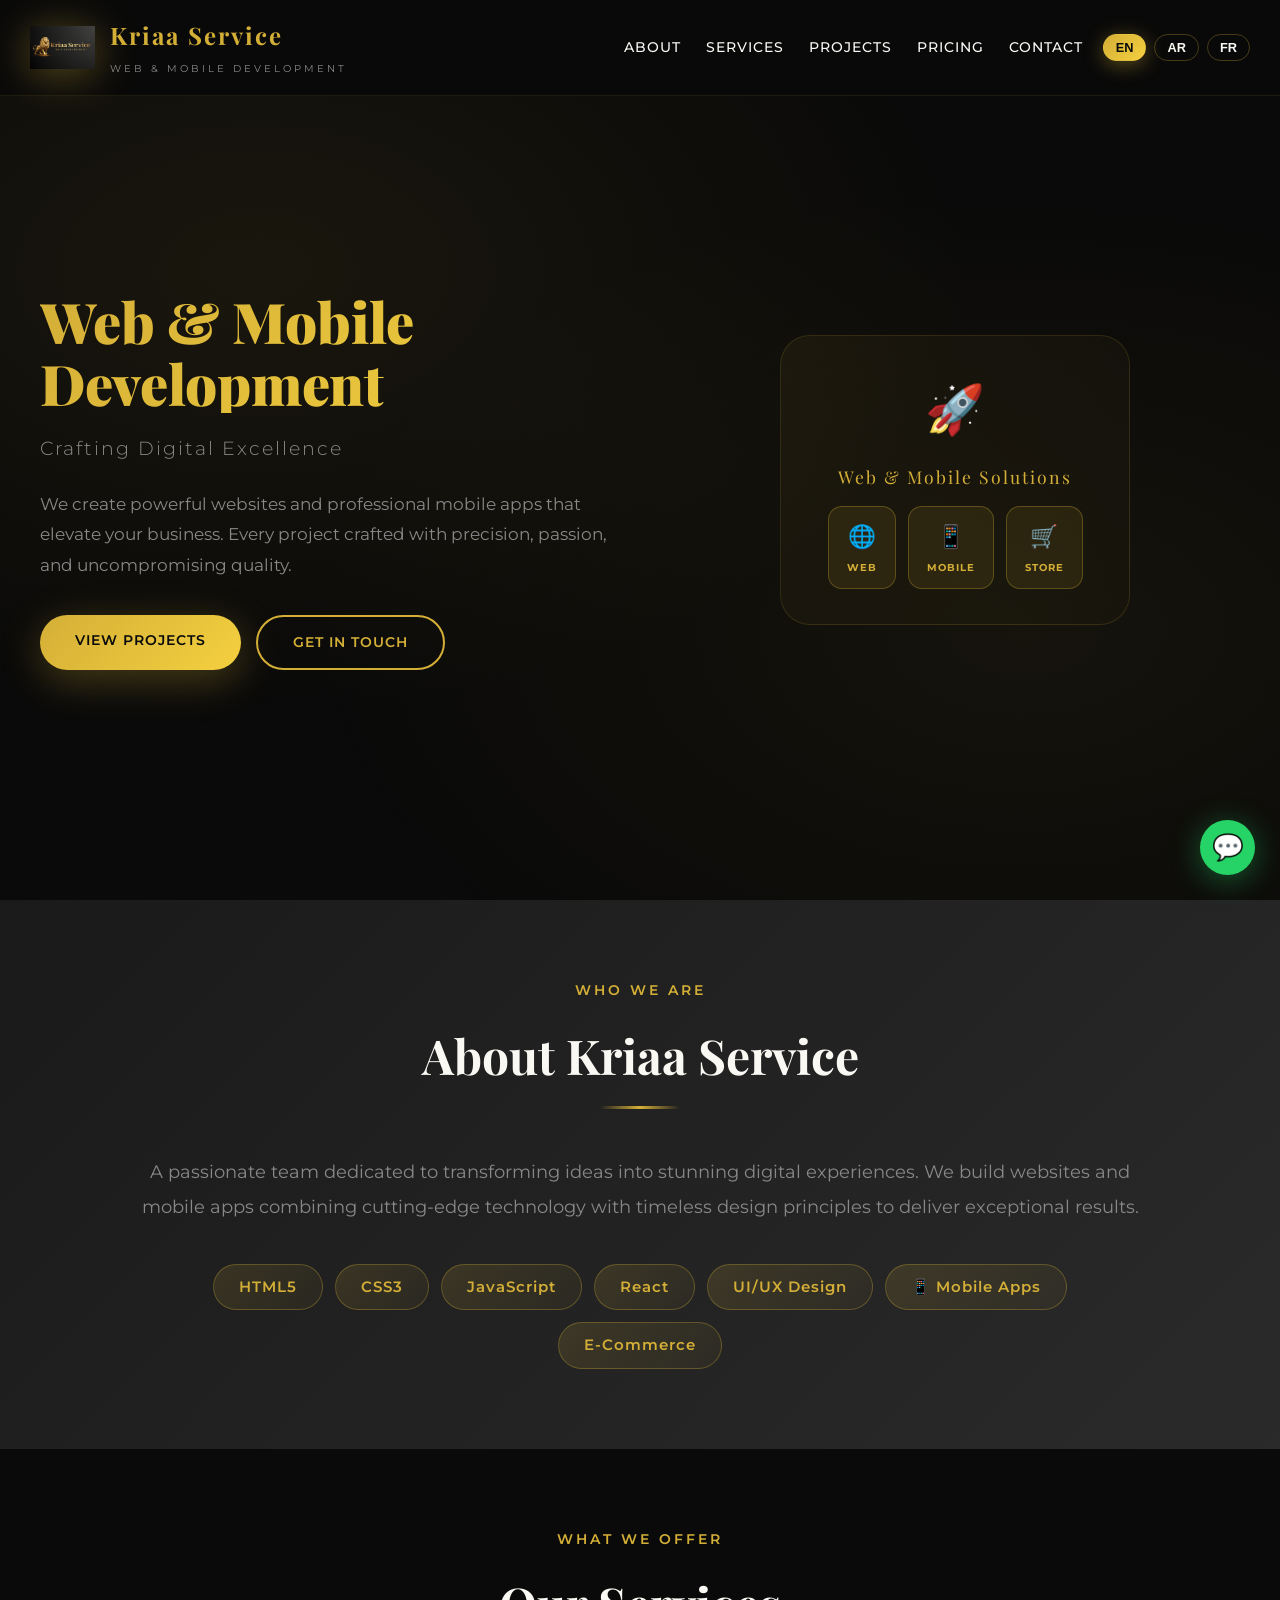
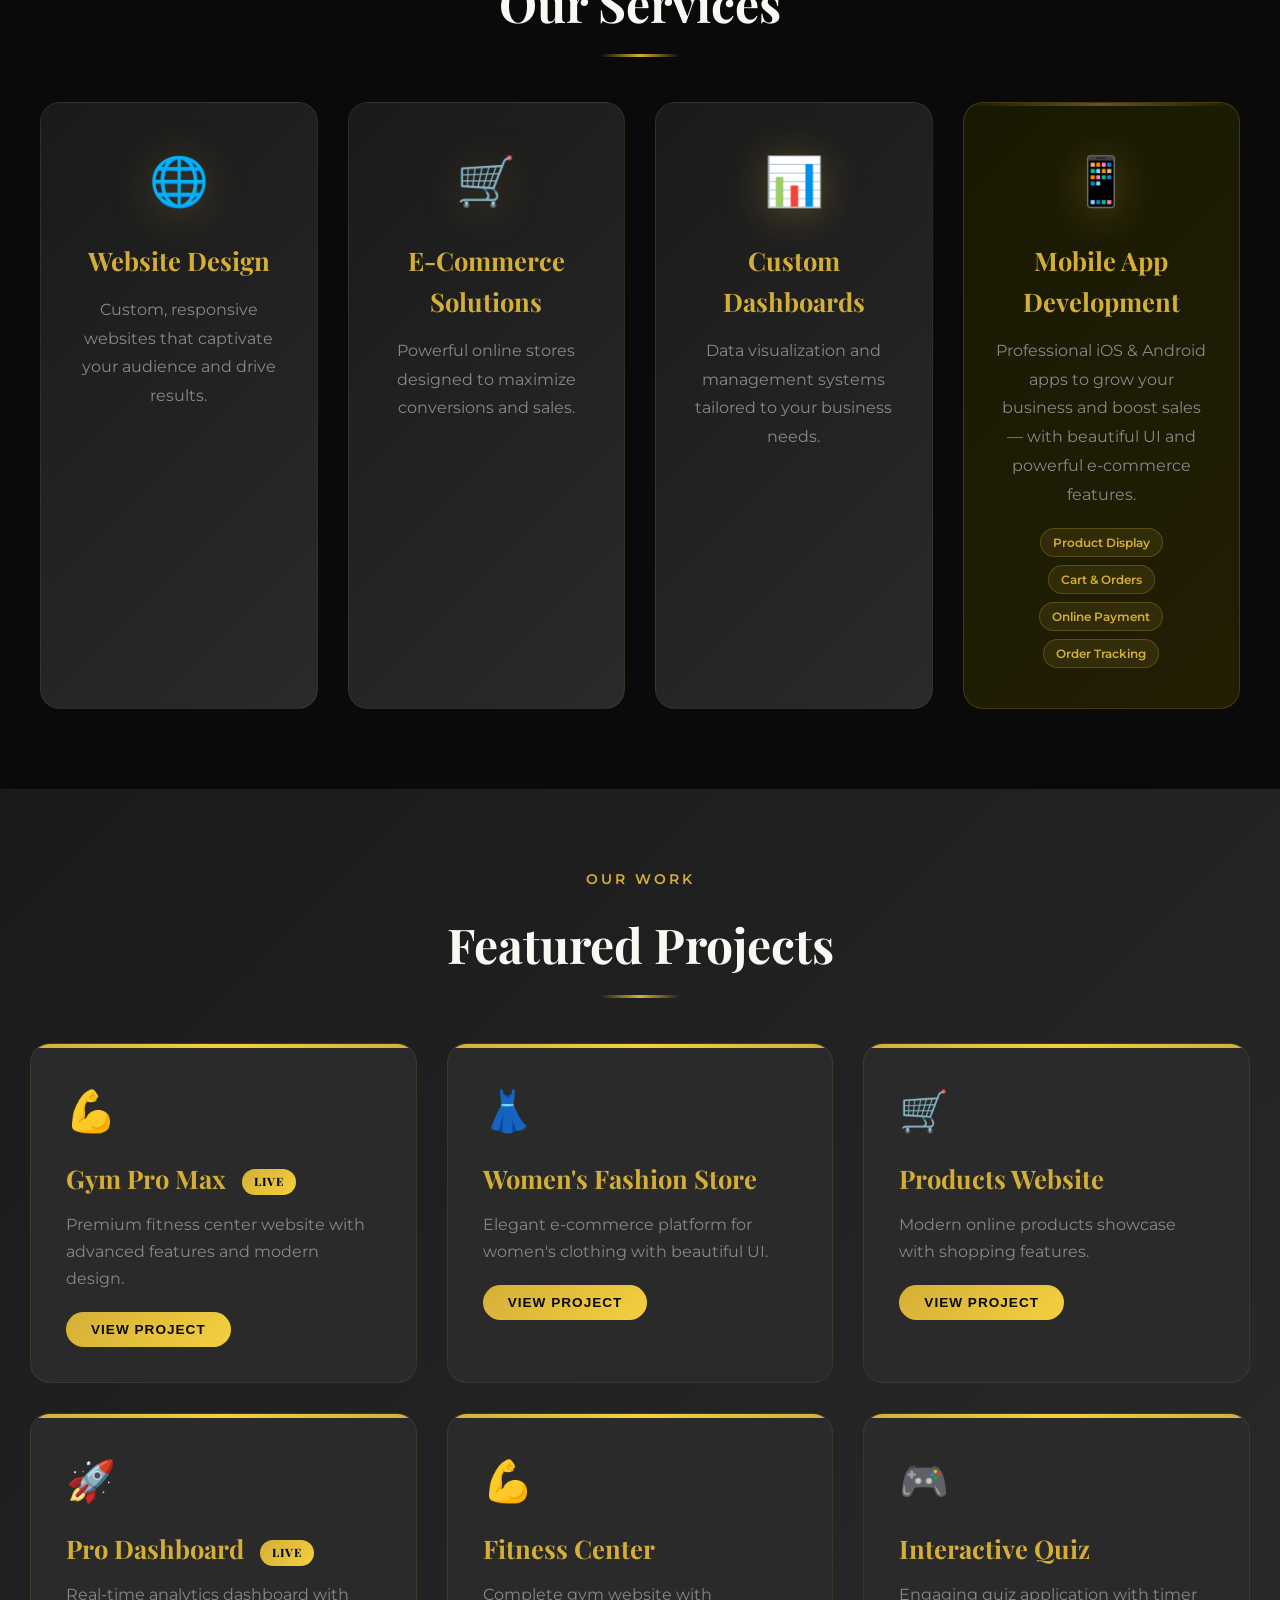
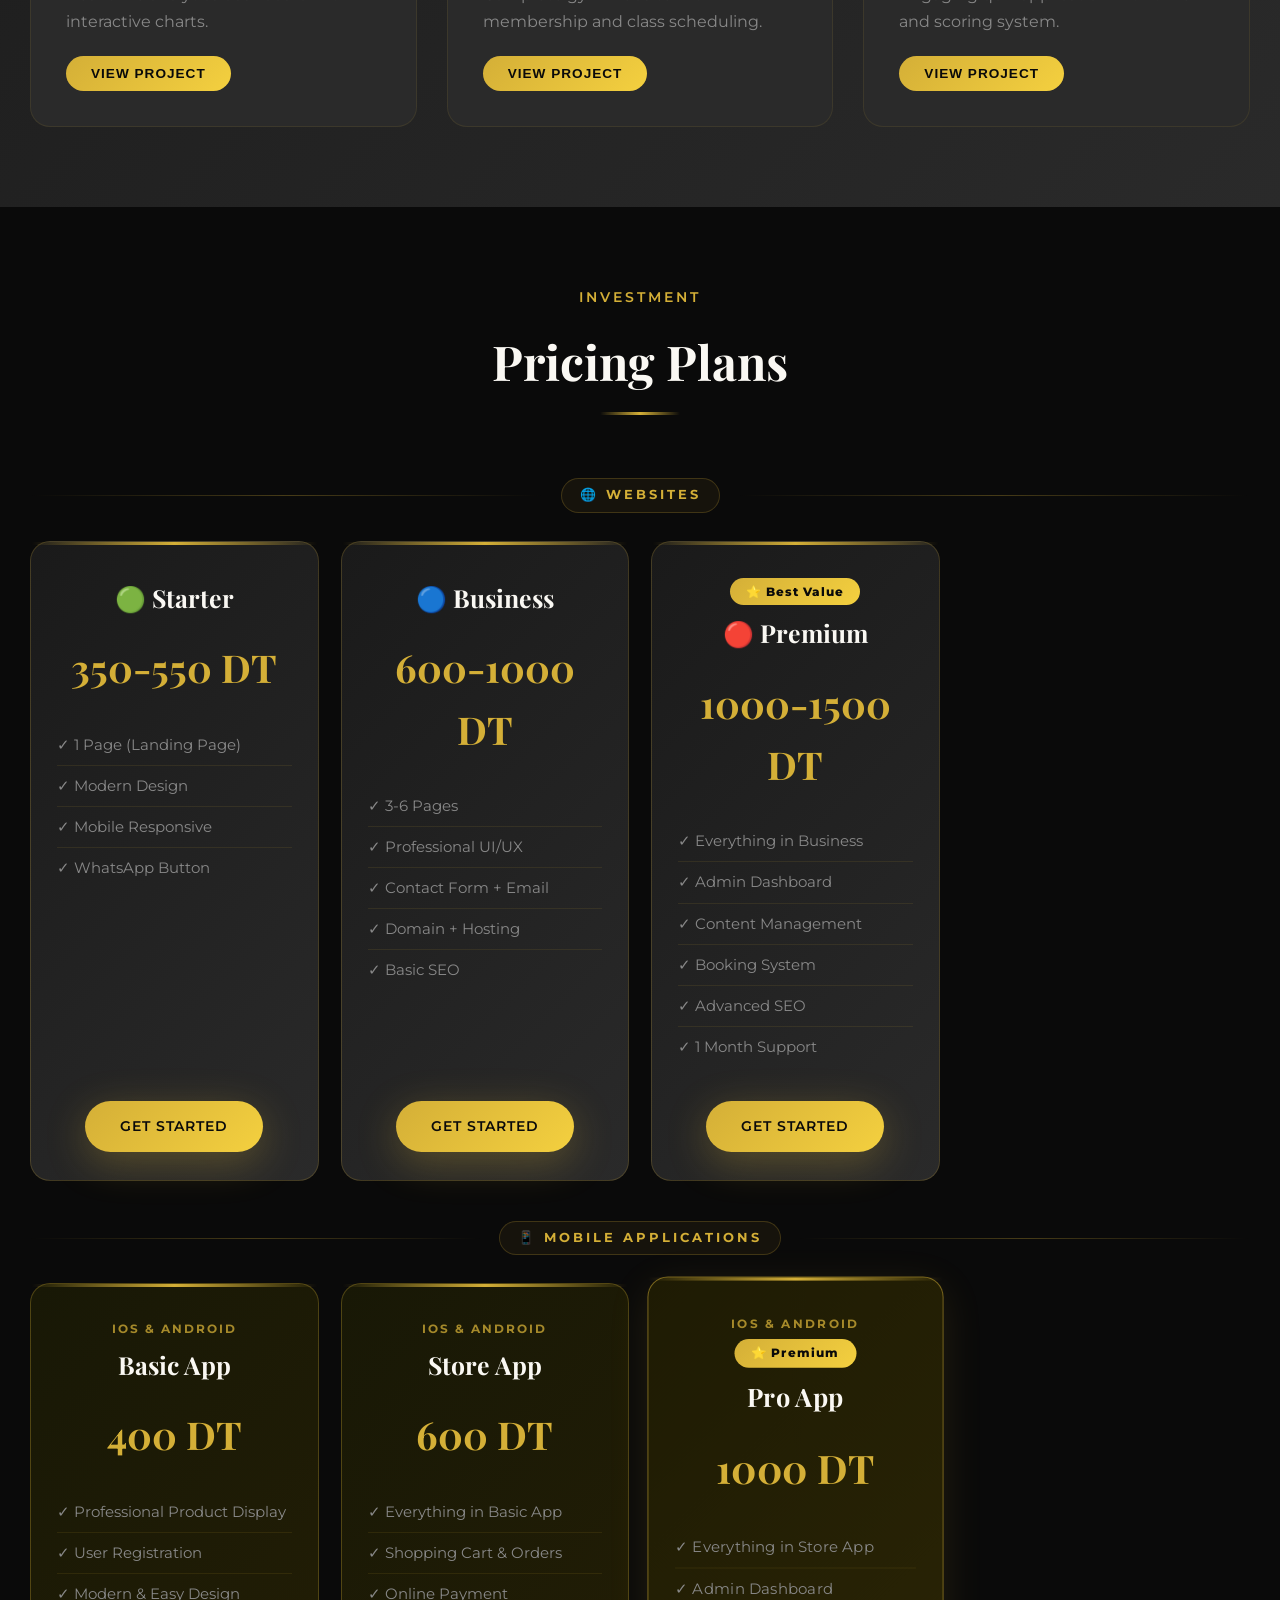
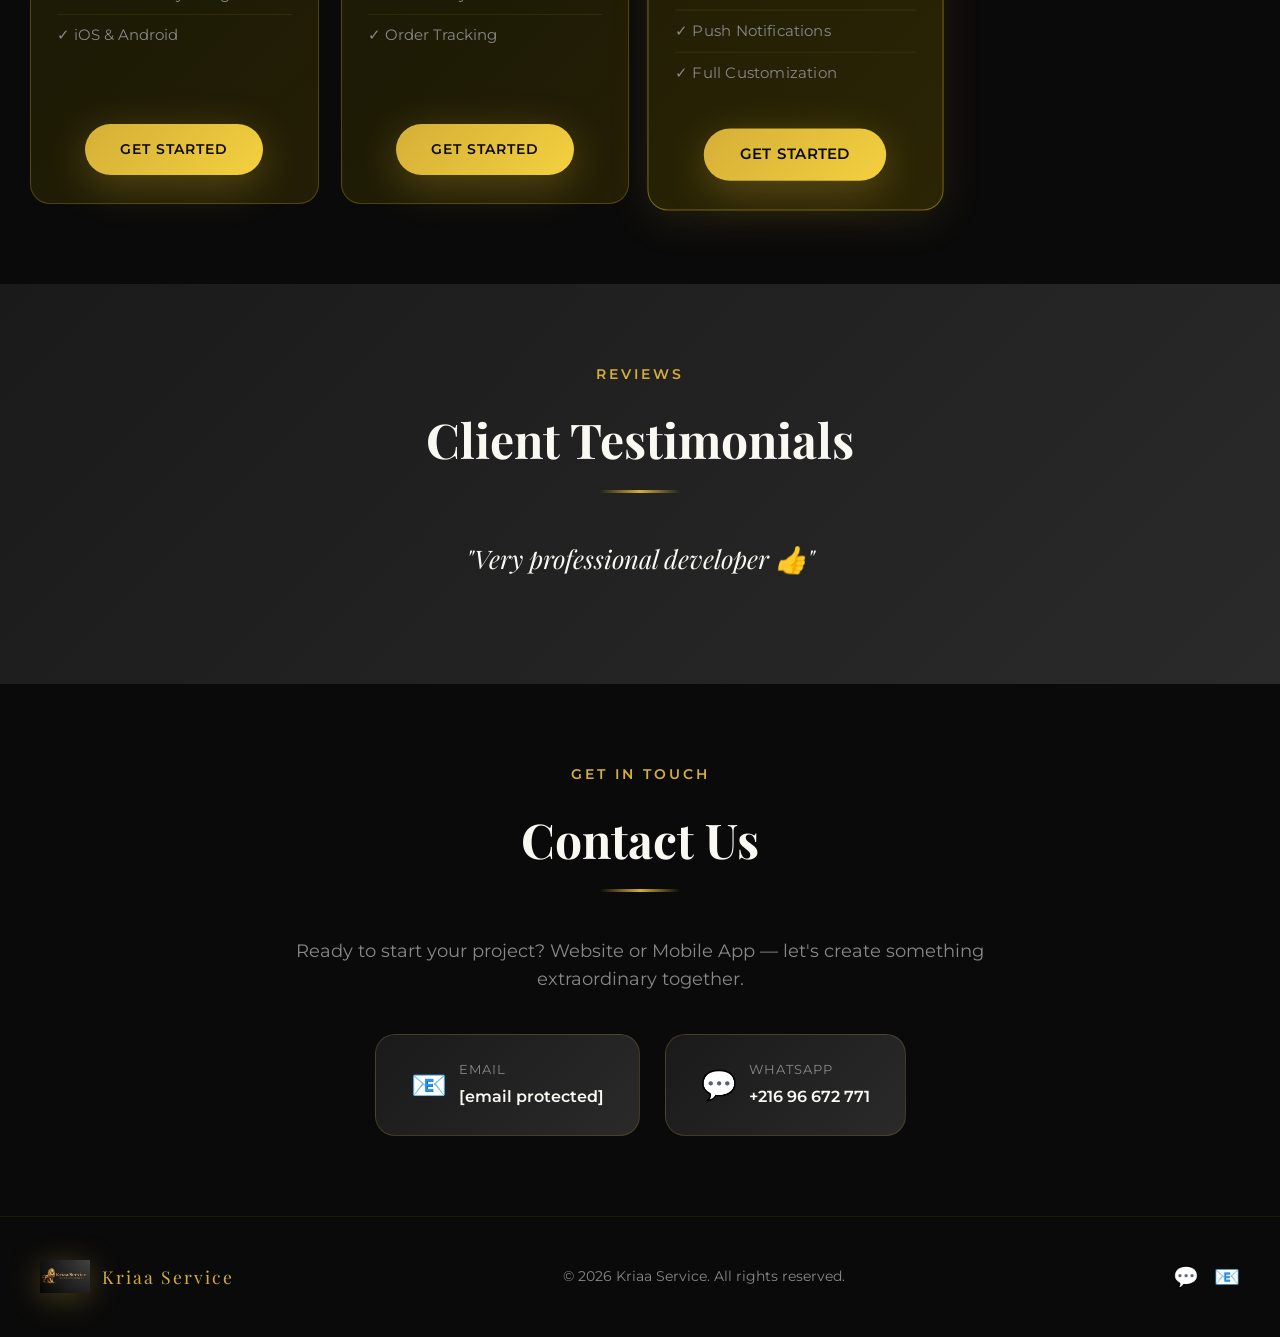
==== index.html @ 05319ac3 "Update index.html" ====
<!DOCTYPE html>
<html lang="en" dir="ltr">
<head>
<meta charset="UTF-8">
<meta name="viewport" content="width=device-width, initial-scale=1.0">
<title>Kriaa Service - Premium Web & Mobile Development</title>
<link href="https://fonts.googleapis.com/css2?family=Playfair+Display:wght@400;600;700;900&family=Montserrat:wght@300;400;500;600;700&display=swap" rel="stylesheet">
<style>
* { margin: 0; padding: 0; box-sizing: border-box; }
:root {
    --gold: #D4AF37;
    --gold-light: #F4D03F;
    --gold-dark: #B8860B;
    --black: #0a0a0a;
    --dark-gray: #1a1a1a;
    --gray: #2a2a2a;
    --light-gray: #888;
    --white: #ffffff;
    --cream: #faf8f3;
}
body { font-family: 'Montserrat', sans-serif; background: var(--black); color: var(--cream); line-height: 1.6; overflow-x: hidden; }
body::before { content: ''; position: fixed; inset: 0; background: radial-gradient(ellipse at 20% 30%, rgba(212,175,55,0.08) 0%, transparent 50%), radial-gradient(ellipse at 80% 70%, rgba(212,175,55,0.06) 0%, transparent 50%); pointer-events: none; z-index: 0; }
header { position: fixed; top: 0; width: 100%; background: rgba(10,10,10,0.95); backdrop-filter: blur(20px); border-bottom: 1px solid rgba(212,175,55,0.1); padding: 15px 30px; z-index: 1000; transition: all 0.3s ease; }
header.scrolled { padding: 10px 30px; box-shadow: 0 10px 40px rgba(0,0,0,0.6); }
.nav-container { max-width: 1400px; margin: 0 auto; display: flex; align-items: center; justify-content: space-between; flex-wrap: wrap; gap: 15px; }
.logo-header { display: flex; align-items: center; gap: 15px; text-decoration: none; }
.logo-img { width: 65px; height: 65px; object-fit: contain; filter: drop-shadow(0 5px 20px rgba(212,175,55,0.4)); transition: transform 0.3s ease; }
.logo-header:hover .logo-img { transform: scale(1.08); }
.logo-text h1 { font-family: 'Playfair Display', serif; font-size: 1.5em; font-weight: 700; color: var(--gold); letter-spacing: 2px; margin: 0; }
.logo-text span { font-size: 0.6em; color: var(--light-gray); letter-spacing: 3px; text-transform: uppercase; font-weight: 400; }
.nav-right { display: flex; align-items: center; gap: 20px; flex-wrap: wrap; }
nav { display: flex; gap: 25px; align-items: center; flex-wrap: wrap; }
nav a { color: var(--cream); text-decoration: none; font-size: 0.9em; font-weight: 500; letter-spacing: 1px; text-transform: uppercase; position: relative; transition: color 0.3s ease; }
nav a::after { content: ''; position: absolute; bottom: -5px; left: 0; width: 0; height: 2px; background: linear-gradient(90deg, var(--gold), var(--gold-light)); transition: width 0.3s ease; }
nav a:hover { color: var(--gold); }
nav a:hover::after { width: 100%; }
.lang-switcher { display: flex; gap: 8px; }
.lang-btn { background: transparent; border: 1px solid rgba(212,175,55,0.3); color: var(--cream); padding: 5px 12px; border-radius: 20px; cursor: pointer; font-size: 0.8em; font-weight: 600; transition: all 0.3s ease; }
.lang-btn:hover, .lang-btn.active { background: linear-gradient(135deg, var(--gold), var(--gold-light)); color: var(--black); border-color: transparent; box-shadow: 0 4px 20px rgba(212,175,55,0.4); }
.mobile-menu-btn { display: none; background: none; border: none; color: var(--gold); font-size: 1.5em; cursor: pointer; padding: 5px; }
.hero { min-height: 100vh; display: flex; align-items: center; justify-content: center; position: relative; padding: 140px 30px 80px; }
.hero-content { max-width: 1200px; display: grid; grid-template-columns: 1fr 1fr; gap: 60px; align-items: center; }
.hero-text { animation: slideInLeft 1s ease-out 0.3s both; }
@keyframes slideInLeft { from { opacity: 0; transform: translateX(-50px); } to { opacity: 1; transform: translateX(0); } }
.hero-text h2 { font-family: 'Playfair Display', serif; font-size: 3.5em; font-weight: 900; line-height: 1.1; margin-bottom: 20px; background: linear-gradient(135deg, var(--gold), var(--gold-light)); -webkit-background-clip: text; -webkit-text-fill-color: transparent; background-clip: text; }
.hero-text .subtitle { font-size: 1.2em; color: var(--light-gray); margin-bottom: 25px; font-weight: 300; letter-spacing: 2px; }
.hero-text p { font-size: 1.05em; color: var(--light-gray); line-height: 1.8; margin-bottom: 35px; }
.hero-btns { display: flex; gap: 15px; flex-wrap: wrap; }
.btn-primary, .btn-secondary { padding: 14px 35px; border-radius: 50px; font-weight: 600; letter-spacing: 1px; text-transform: uppercase; font-size: 0.9em; cursor: pointer; transition: all 0.3s ease; border: none; text-decoration: none; display: inline-block; }
.btn-primary { background: linear-gradient(135deg, var(--gold), var(--gold-light)); color: var(--black); box-shadow: 0 10px 40px rgba(212,175,55,0.3); }
.btn-primary:hover { transform: translateY(-3px); box-shadow: 0 15px 50px rgba(212,175,55,0.5); }
.btn-secondary { background: transparent; color: var(--gold); border: 2px solid var(--gold); }
.btn-secondary:hover { background: var(--gold); color: var(--black); transform: translateY(-3px); }
.hero-visual { animation: slideInRight 1s ease-out 0.5s both; display: flex; justify-content: center; }
@keyframes slideInRight { from { opacity: 0; transform: translateX(50px); } to { opacity: 1; transform: translateX(0); } }
.hero-box { width: 100%; max-width: 350px; padding: 35px 25px; background: linear-gradient(135deg, rgba(212,175,55,0.06), rgba(212,175,55,0.02)); border: 1px solid rgba(212,175,55,0.15); border-radius: 30px; display: flex; align-items: center; justify-content: center; flex-direction: column; gap: 15px; animation: float 6s ease-in-out infinite; }
@keyframes float { 0%, 100% { transform: translateY(0); } 50% { transform: translateY(-20px); } }
.hero-box-emoji { font-size: 3em; }
.hero-box-title { font-family: 'Playfair Display', serif; font-size: 1.1em; color: var(--gold); text-align: center; letter-spacing: 2px; }
.hero-pills { display: flex; gap: 12px; flex-wrap: wrap; justify-content: center; }
.hero-pill { background: rgba(212,175,55,0.1); border: 1px solid rgba(212,175,55,0.3); border-radius: 14px; padding: 12px 18px; text-align: center; }
.hero-pill-icon { font-size: 1.4em; }
.hero-pill-label { font-size: 0.65em; color: var(--gold); margin-top: 5px; font-weight: 700; letter-spacing: 1px; }
section { padding: 80px 30px; position: relative; z-index: 1; }
.section-header { text-align: center; margin-bottom: 60px; }
.section-label { font-size: 0.85em; text-transform: uppercase; letter-spacing: 3px; color: var(--gold); font-weight: 600; margin-bottom: 15px; }
.section-title { font-family: 'Playfair Display', serif; font-size: 3em; font-weight: 700; color: var(--cream); position: relative; display: inline-block; }
.section-title::after { content: ''; position: absolute; bottom: -15px; left: 50%; transform: translateX(-50%); width: 80px; height: 3px; background: linear-gradient(90deg, transparent, var(--gold), transparent); }
#about { background: linear-gradient(135deg, var(--dark-gray), var(--gray)); }
.about-content { max-width: 1000px; margin: 0 auto; text-align: center; }
.about-content p { font-size: 1.1em; line-height: 2; color: var(--light-gray); margin-bottom: 40px; }
.skills-grid { display: flex; justify-content: center; gap: 12px; flex-wrap: wrap; }
.skill-tag { background: linear-gradient(135deg, rgba(212,175,55,0.15), rgba(212,175,55,0.05)); border: 1px solid rgba(212,175,55,0.3); color: var(--gold); padding: 10px 25px; border-radius: 50px; font-weight: 600; letter-spacing: 1px; transition: all 0.3s ease; cursor: default; font-size: 0.95em; }
.skill-tag:hover { background: linear-gradient(135deg, var(--gold), var(--gold-light)); color: var(--black); transform: translateY(-3px); box-shadow: 0 10px 30px rgba(212,175,55,0.3); }
.services-grid { display: grid; grid-template-columns: repeat(auto-fit, minmax(260px, 1fr)); gap: 30px; max-width: 1200px; margin: 0 auto; }
.service-card { background: linear-gradient(135deg, var(--dark-gray), var(--gray)); padding: 40px 30px; border-radius: 20px; border: 1px solid rgba(212,175,55,0.1); transition: all 0.4s ease; text-align: center; position: relative; overflow: hidden; }
.service-card::before { content: ''; position: absolute; top: 0; left: 0; right: 0; height: 3px; background: linear-gradient(90deg, transparent, var(--gold), transparent); opacity: 0; transition: opacity 0.3s ease; }
.service-card:hover::before { opacity: 1; }
.service-card:hover { transform: translateY(-10px); border-color: rgba(212,175,55,0.3); box-shadow: 0 20px 60px rgba(0,0,0,0.5); }
.service-card.mobile-service { border-color: rgba(212,175,55,0.2); background: linear-gradient(135deg, #191903, #221e04); }
.service-card.mobile-service::before { opacity: 0.4; }
.service-icon { font-size: 3em; margin-bottom: 20px; filter: drop-shadow(0 5px 20px rgba(212,175,55,0.3)); }
.service-card h3 { font-family: 'Playfair Display', serif; font-size: 1.6em; color: var(--gold); margin-bottom: 15px; }
.service-card p { color: var(--light-gray); line-height: 1.8; font-size: 1em; }
.mobile-features-list { display: flex; flex-wrap: wrap; gap: 8px; margin-top: 18px; justify-content: center; }
.mobile-feat { background: rgba(212,175,55,0.1); border: 1px solid rgba(212,175,55,0.25); color: var(--gold); padding: 4px 12px; border-radius: 20px; font-size: 0.75em; font-weight: 600; }
#projects { background: linear-gradient(135deg, var(--dark-gray), var(--gray)); }
.projects-grid { display: grid; grid-template-columns: repeat(auto-fit, minmax(300px, 1fr)); gap: 30px; max-width: 1400px; margin: 0 auto; }
.project-card { background: var(--gray); border-radius: 20px; overflow: hidden; border: 1px solid rgba(212,175,55,0.1); transition: all 0.4s ease; position: relative; }
.project-card::before { content: ''; position: absolute; top: 0; left: 0; right: 0; height: 4px; background: linear-gradient(90deg, var(--gold), var(--gold-light), var(--gold)); }
.project-card:hover { transform: translateY(-10px); box-shadow: 0 20px 60px rgba(0,0,0,0.5); border-color: rgba(212,175,55,0.3); }
.project-content { padding: 35px; }
.project-icon { font-size: 2.5em; margin-bottom: 15px; }
.project-title { font-family: 'Playfair Display', serif; font-size: 1.6em; color: var(--gold); margin-bottom: 12px; }
.live-badge { display: inline-block; background: linear-gradient(135deg, var(--gold), var(--gold-light)); color: var(--black); font-size: 0.45em; font-weight: 800; padding: 4px 12px; border-radius: 20px; vertical-align: middle; margin-left: 10px; letter-spacing: 1px; text-transform: uppercase; animation: pulseBadge 2s ease-in-out infinite; }
@keyframes pulseBadge { 0%, 100% { box-shadow: 0 0 0 0 rgba(212,175,55,0.5); } 50% { box-shadow: 0 0 0 8px rgba(212,175,55,0); } }
.project-desc { color: var(--light-gray); line-height: 1.7; margin-bottom: 20px; font-size: 1em; }
.project-btn { padding: 10px 25px; background: linear-gradient(135deg, var(--gold), var(--gold-light)); color: var(--black); border: none; border-radius: 50px; font-weight: 600; letter-spacing: 1px; text-transform: uppercase; cursor: pointer; transition: all 0.3s ease; font-size: 0.85em; }
.project-btn:hover { transform: translateY(-2px); box-shadow: 0 10px 30px rgba(212,175,55,0.4); }

/* ====== PRICING ====== */
.pricing-grid { display: grid; grid-template-columns: repeat(auto-fit, minmax(255px, 1fr)); gap: 22px; max-width: 1300px; margin: 0 auto; }
.pricing-divider { grid-column: 1 / -1; display: flex; align-items: center; gap: 18px; margin: 18px 0 6px; }
.pricing-divider::before, .pricing-divider::after { content: ''; flex: 1; height: 1px; background: linear-gradient(90deg, transparent, rgba(212,175,55,0.3), transparent); }
.pricing-divider span { color: var(--gold); font-size: 0.8em; font-weight: 700; letter-spacing: 3px; text-transform: uppercase; white-space: nowrap; padding: 6px 18px; border: 1px solid rgba(212,175,55,0.22); border-radius: 30px; background: rgba(212,175,55,0.06); }
.pricing-card { background: linear-gradient(135deg, var(--dark-gray), var(--gray)); padding: 36px 26px 28px; border-radius: 20px; border: 1px solid rgba(212,175,55,0.2); text-align: center; transition: all 0.4s ease; position: relative; display: flex; flex-direction: column; align-items: center; }
.pricing-card::before { content: ''; position: absolute; top: 0; left: 0; right: 0; height: 3px; background: linear-gradient(90deg, transparent, var(--gold), transparent); }
.pricing-card:hover { transform: translateY(-10px); border-color: rgba(212,175,55,0.4); box-shadow: 0 20px 60px rgba(0,0,0,0.5); }
.pricing-card h3 { font-family: 'Playfair Display', serif; font-size: 1.55em; color: var(--cream); margin-bottom: 12px; }
.price { font-family: 'Playfair Display', serif; font-size: 2.4em; font-weight: 700; color: var(--gold); margin: 8px 0; }
.pricing-card ul { list-style: none; margin: 18px 0; text-align: left; width: 100%; }
.pricing-card li { color: var(--light-gray); padding: 8px 0; border-bottom: 1px solid rgba(212,175,55,0.1); font-size: 0.94em; }
.pricing-card li:last-child { border-bottom: none; }
.mobile-pricing-label { font-size: 0.72em; font-weight: 700; color: var(--gold); letter-spacing: 2px; text-transform: uppercase; margin-bottom: 6px; opacity: 0.75; }
.featured-badge { display: inline-block; background: linear-gradient(135deg, var(--gold), var(--gold-light)); color: var(--black); font-size: 0.75em; font-weight: 800; padding: 4px 16px; border-radius: 20px; margin-bottom: 8px; letter-spacing: 1px; animation: pulseBadge 2.5s ease-in-out infinite; }
.mobile-card { background: linear-gradient(135deg, #181806, #231e05) !important; border-color: rgba(212,175,55,0.28) !important; }
.mobile-card-featured { background: linear-gradient(135deg, #1e1b04, #2b2505) !important; border-color: rgba(212,175,55,0.5) !important; transform: scale(1.025); box-shadow: 0 10px 40px rgba(212,175,55,0.12); }
.mobile-card-featured:hover { transform: scale(1.025) translateY(-10px) !important; }
.pricing-cta { margin-top: auto; padding-top: 16px; }

/* ====== TESTIMONIALS ====== */
#testimonials { background: linear-gradient(135deg, var(--dark-gray), var(--gray)); }
.testimonial-slider { max-width: 900px; margin: 0 auto; text-align: center; }
.testimonial { font-family: 'Playfair Display', serif; font-size: 1.6em; font-style: italic; color: var(--cream); line-height: 1.6; margin-bottom: 25px; animation: fadeIn 0.6s ease-out; }
@keyframes fadeIn { from { opacity: 0; transform: translateY(20px); } to { opacity: 1; transform: translateY(0); } }

/* ====== CONTACT ====== */
.contact-content { max-width: 800px; margin: 0 auto; text-align: center; }
.contact-info { display: flex; justify-content: center; gap: 25px; flex-wrap: wrap; margin-top: 40px; }
.contact-card { background: linear-gradient(135deg, var(--dark-gray), var(--gray)); padding: 25px 35px; border-radius: 20px; border: 1px solid rgba(212,175,55,0.2); transition: all 0.3s ease; text-decoration: none; color: var(--cream); display: flex; align-items: center; gap: 12px; }
.contact-card:hover { transform: translateY(-5px); border-color: rgba(212,175,55,0.5); box-shadow: 0 15px 40px rgba(0,0,0,0.4); }
.contact-icon { font-size: 1.8em; color: var(--gold); }
.contact-text { text-align: left; }
.contact-label { font-size: 0.8em; color: var(--light-gray); text-transform: uppercase; letter-spacing: 1px; margin-bottom: 4px; }
.contact-value { font-size: 1em; font-weight: 600; color: var(--cream); direction: ltr; text-align: left; }
html[dir="rtl"] .contact-value { text-align: right; }
footer { background: var(--black); padding: 35px 30px; border-top: 1px solid rgba(212,175,55,0.1); }
.footer-content { max-width: 1200px; margin: 0 auto; display: flex; justify-content: space-between; align-items: center; flex-wrap: wrap; gap: 20px; }
.footer-logo-wrap { display: flex; align-items: center; gap: 12px; }
.footer-logo-img { width: 50px; height: 50px; object-fit: contain; filter: drop-shadow(0 5px 15px rgba(212,175,55,0.3)); }
.footer-logo-name { font-family: 'Playfair Display', serif; color: var(--gold); font-size: 1.1em; letter-spacing: 2px; }
.copyright { color: var(--light-gray); font-size: 0.9em; }
.footer-social { display: flex; gap: 15px; }
.social-icon { color: var(--gold); font-size: 1.3em; text-decoration: none; transition: all 0.3s ease; }
.social-icon:hover { transform: translateY(-3px); filter: drop-shadow(0 5px 15px rgba(212,175,55,0.5)); }
.whatsapp-float { position: fixed; bottom: 25px; right: 25px; background: #25D366; width: 55px; height: 55px; border-radius: 50%; display: flex; align-items: center; justify-content: center; box-shadow: 0 5px 30px rgba(37,211,102,0.4); z-index: 999; text-decoration: none; font-size: 1.6em; color: white; transition: all 0.3s ease; animation: bounce 2s infinite; }
@keyframes bounce { 0%, 100% { transform: translateY(0); } 50% { transform: translateY(-10px); } }
.whatsapp-float:hover { transform: scale(1.1); box-shadow: 0 8px 40px rgba(37,211,102,0.6); }
.scroll-top { position: fixed; bottom: 25px; left: 25px; background: linear-gradient(135deg, var(--gold), var(--gold-light)); width: 45px; height: 45px; border-radius: 50%; display: flex; align-items: center; justify-content: center; color: var(--black); font-size: 1.3em; cursor: pointer; opacity: 0; visibility: hidden; transition: all 0.3s ease; z-index: 999; box-shadow: 0 5px 20px rgba(212,175,55,0.3); }
.scroll-top.visible { opacity: 1; visibility: visible; }
.scroll-top:hover { transform: translateY(-5px); box-shadow: 0 10px 30px rgba(212,175,55,0.5); }
@media (max-width: 1024px) { .hero-content { grid-template-columns: 1fr; gap: 40px; text-align: center; } .hero-text h2 { font-size: 2.8em; } .hero-btns { justify-content: center; } }
@media (max-width: 768px) {
    header { padding: 12px 20px; }
    .logo-img { width: 50px; height: 50px; }
    .logo-text h1 { font-size: 1.2em; }
    .logo-text span { font-size: 0.55em; }
    nav { display: none; }
    .mobile-menu-btn { display: block; }
    .lang-switcher { order: 3; width: 100%; justify-content: center; }
    .lang-btn { padding: 4px 10px; font-size: 0.75em; }
    .hero { padding: 120px 20px 60px; }
    .hero-text h2 { font-size: 2.2em; }
    .hero-text .subtitle { font-size: 1em; }
    .hero-text p { font-size: 0.95em; }
    .hero-btns { flex-direction: column; width: 100%; }
    .btn-primary, .btn-secondary { width: 100%; text-align: center; }
    section { padding: 60px 20px; }
    .section-title { font-size: 2.2em; }
    .services-grid, .projects-grid, .pricing-grid { grid-template-columns: 1fr; }
    .footer-content { flex-direction: column; text-align: center; }
    .whatsapp-float, .scroll-top { width: 50px; height: 50px; font-size: 1.4em; }
    .mobile-card-featured { transform: scale(1); }
    .mobile-card-featured:hover { transform: translateY(-10px) !important; }
    .hero-box { padding: 25px 15px; max-width: 300px; }
}
@media (max-width: 480px) { .hero-text h2 { font-size: 1.8em; } .section-title { font-size: 1.8em; } .contact-card { flex-direction: column; text-align: center; } .contact-text { text-align: center; } }
</style>
</head>
<body>

<header id="header">
    <div class="nav-container">
        <a href="#" class="logo-header">
            <img src="kriaa-logo.png" alt="Kriaa Service Logo" class="logo-img">
            <div class="logo-text">
                <h1>Kriaa Service</h1>
                <span>Web & Mobile Development</span>
            </div>
        </a>
        <div class="nav-right">
            <nav id="mainNav">
                <a href="#about" data-en="About" data-ar="من نحن" data-fr="À propos">About</a>
                <a href="#services" data-en="Services" data-ar="الخدمات" data-fr="Services">Services</a>
                <a href="#projects" data-en="Projects" data-ar="المشاريع" data-fr="Projets">Projects</a>
                <a href="#pricing" data-en="Pricing" data-ar="الأسعار" data-fr="Tarifs">Pricing</a>
                <a href="#contact" data-en="Contact" data-ar="تواصل" data-fr="Contact">Contact</a>
            </nav>
            <div class="lang-switcher">
                <button class="lang-btn active" onclick="switchLang('en',event)">EN</button>
                <button class="lang-btn" onclick="switchLang('ar',event)">AR</button>
                <button class="lang-btn" onclick="switchLang('fr',event)">FR</button>
            </div>
        </div>
        <button class="mobile-menu-btn">☰</button>
    </div>
</header>

<section class="hero">
    <div class="hero-content">
        <div class="hero-text">
            <h2 data-en="Web & Mobile Development" data-ar="تطوير ويب وتطبيقات جوال" data-fr="Web & Mobile Premium">Web & Mobile Development</h2>
            <div class="subtitle" data-en="Crafting Digital Excellence" data-ar="نصنع التميز الرقمي" data-fr="Créer l'Excellence Numérique">Crafting Digital Excellence</div>
            <p data-en="We create powerful websites and professional mobile apps that elevate your business. Every project crafted with precision, passion, and uncompromising quality."
               data-ar="نصنع مواقع قوية وتطبيقات جوال احترافية ترفع من مستوى أعمالك. كل مشروع مصنوع بدقة وشغف وجودة لا تقبل المساومة."
               data-fr="Nous créons des sites Web puissants et des applications mobiles professionnelles qui valorisent votre entreprise.">
               We create powerful websites and professional mobile apps that elevate your business. Every project crafted with precision, passion, and uncompromising quality.
            </p>
            <div class="hero-btns">
                <a href="#projects" class="btn-primary" data-en="View Projects" data-ar="المشاريع" data-fr="Voir Projets">View Projects</a>
                <a href="#contact" class="btn-secondary" data-en="Get in Touch" data-ar="تواصل معنا" data-fr="Contactez-nous">Get in Touch</a>
            </div>
        </div>
        <div class="hero-visual">
            <div class="hero-box">
                <div class="hero-box-emoji">🚀</div>
                <div class="hero-box-title" data-en="Web & Mobile Solutions" data-ar="حلول الويب والجوال" data-fr="Solutions Web & Mobile">Web & Mobile Solutions</div>
                <div class="hero-pills">
                    <div class="hero-pill">
                        <div class="hero-pill-icon">🌐</div>
                        <div class="hero-pill-label">WEB</div>
                    </div>
                    <div class="hero-pill">
                        <div class="hero-pill-icon">📱</div>
                        <div class="hero-pill-label">MOBILE</div>
                    </div>
                    <div class="hero-pill">
                        <div class="hero-pill-icon">🛒</div>
                        <div class="hero-pill-label">STORE</div>
                    </div>
                </div>
            </div>
        </div>
    </div>
</section>

<section id="about">
    <div class="section-header">
        <div class="section-label" data-en="Who We Are" data-ar="من نحن" data-fr="Qui Sommes-Nous">Who We Are</div>
        <h2 class="section-title" data-en="About Kriaa Service" data-ar="حول قريعة سرفس" data-fr="À Propos de Kriaa Service">About Kriaa Service</h2>
    </div>
    <div class="about-content">
        <p data-en="A passionate team dedicated to transforming ideas into stunning digital experiences. We build websites and mobile apps combining cutting-edge technology with timeless design principles to deliver exceptional results."
           data-ar="فريق شغوف مكرّس لتحويل الأفكار إلى تجارب رقمية مذهلة. نبني مواقع إلكترونية وتطبيقات جوال تجمع التكنولوجيا المتقدمة بمبادئ التصميم الخالدة."
           data-fr="Une équipe passionnée dédiée à transformer les idées en expériences numériques — sites web et applications mobiles alliant technologie de pointe et design intemporel.">
           A passionate team dedicated to transforming ideas into stunning digital experiences. We build websites and mobile apps combining cutting-edge technology with timeless design principles to deliver exceptional results.
        </p>
        <div class="skills-grid">
            <div class="skill-tag">HTML5</div>
            <div class="skill-tag">CSS3</div>
            <div class="skill-tag">JavaScript</div>
            <div class="skill-tag">React</div>
            <div class="skill-tag">UI/UX Design</div>
            <div class="skill-tag">📱 Mobile Apps</div>
            <div class="skill-tag">E-Commerce</div>
        </div>
    </div>
</section>

<section id="services">
    <div class="section-header">
        <div class="section-label" data-en="What We Offer" data-ar="ما نقدمه" data-fr="Ce Que Nous Offrons">What We Offer</div>
        <h2 class="section-title" data-en="Our Services" data-ar="خدماتنا" data-fr="Nos Services">Our Services</h2>
    </div>
    <div class="services-grid">
        <div class="service-card">
            <div class="service-icon">🌐</div>
            <h3 data-en="Website Design" data-ar="تصميم المواقع" data-fr="Conception Web">Website Design</h3>
            <p data-en="Custom, responsive websites that captivate your audience and drive results."
               data-ar="مواقع مخصصة ومتجاوبة تأسر جمهورك وتحقق النتائج."
               data-fr="Sites Web personnalisés et réactifs qui captivent votre audience.">
               Custom, responsive websites that captivate your audience and drive results.
            </p>
        </div>
        <div class="service-card">
            <div class="service-icon">🛒</div>
            <h3 data-en="E-Commerce Solutions" data-ar="حلول التجارة الإلكترونية" data-fr="Solutions E-Commerce">E-Commerce Solutions</h3>
            <p data-en="Powerful online stores designed to maximize conversions and sales."
               data-ar="متاجر إلكترونية قوية مصممة لتحقيق أقصى قدر من المبيعات."
               data-fr="Boutiques en ligne puissantes pour maximiser vos ventes.">
               Powerful online stores designed to maximize conversions and sales.
            </p>
        </div>
        <div class="service-card">
            <div class="service-icon">📊</div>
            <h3 data-en="Custom Dashboards" data-ar="لوحات تحكم مخصصة" data-fr="Tableaux de Bord">Custom Dashboards</h3>
            <p data-en="Data visualization and management systems tailored to your business needs."
               data-ar="أنظمة تصور وإدارة البيانات المصممة خصيصاً لاحتياجات عملك."
               data-fr="Systèmes de visualisation de données adaptés à vos besoins.">
               Data visualization and management systems tailored to your business needs.
            </p>
        </div>
        <div class="service-card mobile-service">
            <div class="service-icon">📱</div>
            <h3 data-en="Mobile App Development" data-ar="تطبيقات الجوال" data-fr="Développement Mobile">Mobile App Development</h3>
            <p data-en="Professional iOS & Android apps to grow your business and boost sales — with beautiful UI and powerful e-commerce features."
               data-ar="تطبيقات جوال احترافية لنظامَي iOS وAndroid لتنمية أعمالك وزيادة مبيعاتك — بواجهة جميلة وميزات تجارية قوية."
               data-fr="Applications iOS & Android professionnelles pour développer votre activité avec une belle interface et des fonctionnalités e-commerce puissantes.">
               Professional iOS & Android apps to grow your business and boost sales — with beautiful UI and powerful e-commerce features.
            </p>
            <div class="mobile-features-list">
                <span class="mobile-feat" data-en="Product Display" data-ar="عرض المنتجات" data-fr="Catalogue">Product Display</span>
                <span class="mobile-feat" data-en="Cart & Orders" data-ar="سلة وطلبات" data-fr="Panier">Cart & Orders</span>
                <span class="mobile-feat" data-en="Online Payment" data-ar="دفع أونلاين" data-fr="Paiement">Online Payment</span>
                <span class="mobile-feat" data-en="Order Tracking" data-ar="تتبع الطلب" data-fr="Suivi">Order Tracking</span>
            </div>
        </div>
    </div>
</section>

<section id="projects">
    <div class="section-header">
        <div class="section-label" data-en="Our Work" data-ar="أعمالنا" data-fr="Notre Travail">Our Work</div>
        <h2 class="section-title" data-en="Featured Projects" data-ar="المشاريع المميزة" data-fr="Projets Vedettes">Featured Projects</h2>
    </div>
    <div class="projects-grid">
        <div class="project-card">
            <div class="project-content">
                <div class="project-icon">💪</div>
                <h3 class="project-title">Gym Pro Max <span class="live-badge" data-en="LIVE" data-ar="مباشر" data-fr="LIVE">LIVE</span></h3>
                <p class="project-desc" data-en="Premium fitness center website with advanced features and modern design."
                   data-ar="موقع مركز لياقة بدنية متميز بميزات متقدمة وتصميم عصري."
                   data-fr="Site web de centre de fitness premium avec des fonctionnalités avancées.">
                   Premium fitness center website with advanced features and modern design.
                </p>
                <button class="project-btn" onclick="window.open('https://chi5444.github.io/gym/','_blank')" data-en="View Project" data-ar="عرض المشروع" data-fr="Voir Projet">View Project</button>
            </div>
        </div>
        
        <div class="project-card">
            <div class="project-content">
                <div class="project-icon">👗</div>
                <h3 class="project-title" data-en="Women's Fashion Store" data-ar="متجر ملابس نسائية" data-fr="Boutique Mode Femme">Women's Fashion Store</h3>
                <p class="project-desc" data-en="Elegant e-commerce platform for women's clothing with beautiful UI."
                   data-ar="منصة تجارة إلكترونية أنيقة للملابس النسائية بواجهة جميلة."
                   data-fr="Plateforme e-commerce élégante pour vêtements féminins.">
                   Elegant e-commerce platform for women's clothing with beautiful UI.
                </p>
                <button class="project-btn" onclick="window.open('https://kriaaservice.github.io/Moynette/','_blank')" data-en="View Project" data-ar="عرض المشروع" data-fr="Voir Projet">View Project</button>
            </div>
        </div>
        
        <div class="project-card">
            <div class="project-content">
                <div class="project-icon">🛒</div>
                <h3 class="project-title" data-en="Products Website" data-ar="موقع منتجات" data-fr="Site de Produits">Products Website</h3>
                <p class="project-desc" data-en="Modern online products showcase with shopping features."
                   data-ar="عرض منتجات إلكتروني عصري مع ميزات التسوق."
                   data-fr="Vitrine de produits en ligne moderne avec fonctionnalités.">
                   Modern online products showcase with shopping features.
                </p>
                <button class="project-btn" onclick="window.open('https://kriaaservice.github.io/cosumed/','_blank')" data-en="View Project" data-ar="عرض المشروع" data-fr="Voir Projet">View Project</button>
            </div>
        </div>
        
        <div class="project-card">
            <div class="project-content">
                <div class="project-icon">🚀</div>
                <h3 class="project-title">Pro Dashboard <span class="live-badge" data-en="LIVE" data-ar="مباشر" data-fr="LIVE">LIVE</span></h3>
                <p class="project-desc" data-en="Real-time analytics dashboard with interactive charts."
                   data-ar="لوحة تحكم تحليلية فورية مع رسوم بيانية تفاعلية."
                   data-fr="Tableau de bord analytique en temps réel.">
                   Real-time analytics dashboard with interactive charts.
                </p>
                <button class="project-btn" onclick="window.open('https://chi5444.github.io/dashboard/','_blank')" data-en="View Project" data-ar="عرض المشروع" data-fr="Voir Projet">View Project</button>
            </div>
        </div>
        
        <div class="project-card">
            <div class="project-content">
                <div class="project-icon">💪</div>
                <h3 class="project-title" data-en="Fitness Center" data-ar="موقع صالة رياضية" data-fr="Centre de Fitness">Fitness Center</h3>
                <p class="project-desc" data-en="Complete gym website with membership and class scheduling."
                   data-ar="موقع صالة رياضية كامل مع العضوية وجدولة الحصص."
                   data-fr="Site web de gym complet avec adhésions et planning.">
                   Complete gym website with membership and class scheduling.
                </p>
                <button class="project-btn" onclick="window.open('https://chi5444.github.io/world/','_blank')" data-en="View Project" data-ar="عرض المشروع" data-fr="Voir Projet">View Project</button>
            </div>
        </div>
        
        <div class="project-card">
            <div class="project-content">
                <div class="project-icon">🎮</div>
                <h3 class="project-title" data-en="Interactive Quiz" data-ar="لعبة أسئلة تفاعلية" data-fr="Quiz Interactif">Interactive Quiz</h3>
                <p class="project-desc" data-en="Engaging quiz application with timer and scoring system."
                   data-ar="تطبيق أسئلة جذاب مع مؤقت ونظام نقاط."
                   data-fr="Application quiz engageante avec minuteur.">
                   Engaging quiz application with timer and scoring system.
                </p>
                <button class="project-btn" onclick="window.open('https://chi5444.github.io/jeux/','_blank')" data-en="View Project" data-ar="عرض المشروع" data-fr="Voir Projet">View Project</button>
            </div>
        </div>
    </div>
</section>

<section id="pricing">
    <div class="section-header">
        <div class="section-label" data-en="Investment" data-ar="الأسعار" data-fr="Investissement">Investment</div>
        <h2 class="section-title" data-en="Pricing Plans" data-ar="خطط الأسعار" data-fr="Plans Tarifaires">Pricing Plans</h2>
    </div>
    <div class="pricing-grid">

        <!-- WEB DIVIDER -->
        <div class="pricing-divider">
            <span data-en="🌐 WEBSITES" data-ar="🌐 المواقع الإلكترونية" data-fr="🌐 SITES WEB">🌐 WEBSITES</span>
        </div>

        <div class="pricing-card">
            <h3 data-en="🟢 Starter" data-ar="🟢 Starter" data-fr="🟢 Starter">🟢 Starter</h3>
            <div class="price">350-550 DT</div>
            <ul>
                <li data-en="✓ 1 Page (Landing Page)" data-ar="✓ صفحة واحدة (Landing Page)" data-fr="✓ 1 Page (Landing)">✓ 1 Page (Landing Page)</li>
                <li data-en="✓ Modern Design" data-ar="✓ تصميم عصري" data-fr="✓ Design Moderne">✓ Modern Design</li>
                <li data-en="✓ Mobile Responsive" data-ar="✓ متجاوب مع الموبايل" data-fr="✓ Mobile Responsive">✓ Mobile Responsive</li>
                <li data-en="✓ WhatsApp Button" data-ar="✓ زر واتساب" data-fr="✓ Bouton WhatsApp">✓ WhatsApp Button</li>
            </ul>
            <div class="pricing-cta">
                <a href="https://wa.me/21696672771" target="_blank" class="btn-primary" data-en="Get Started" data-ar="ابدأ الآن" data-fr="Commencer">Get Started</a>
            </div>
        </div>

        <div class="pricing-card">
            <h3 data-en="🔵 Business" data-ar="🔵 Business" data-fr="🔵 Business">🔵 Business</h3>
            <div class="price">600-1000 DT</div>
            <ul>
                <li data-en="✓ 3-6 Pages" data-ar="✓ من 3 إلى 6 صفحات" data-fr="✓ 3-6 Pages">✓ 3-6 Pages</li>
                <li data-en="✓ Professional UI/UX" data-ar="✓ تصميم احترافي UI/UX" data-fr="✓ UI/UX Professionnel">✓ Professional UI/UX</li>
                <li data-en="✓ Contact Form + Email" data-ar="✓ نموذج تواصل + إيميل" data-fr="✓ Formulaire Contact">✓ Contact Form + Email</li>
                <li data-en="✓ Domain + Hosting" data-ar="✓ دومين + استضافة" data-fr="✓ Domain + Hosting">✓ Domain + Hosting</li>
                <li data-en="✓ Basic SEO" data-ar="✓ تحسين محركات البحث" data-fr="✓ SEO Basique">✓ Basic SEO</li>
            </ul>
            <div class="pricing-cta">
                <a href="https://wa.me/21696672771" target="_blank" class="btn-primary" data-en="Get Started" data-ar="ابدأ الآن" data-fr="Commencer">Get Started</a>
            </div>
        </div>

        <div class="pricing-card">
            <div class="featured-badge" data-en="⭐ Best Value" data-ar="⭐ الأفضل" data-fr="⭐ Meilleur">⭐ Best Value</div>
            <h3 data-en="🔴 Premium" data-ar="🔴 Premium" data-fr="🔴 Premium">🔴 Premium</h3>
            <div class="price">1000-1500 DT</div>
            <ul>
                <li data-en="✓ Everything in Business" data-ar="✓ كل ما في Business" data-fr="✓ Tout en Business">✓ Everything in Business</li>
                <li data-en="✓ Admin Dashboard" data-ar="✓ لوحة تحكم للإدارة" data-fr="✓ Tableau de Bord">✓ Admin Dashboard</li>
                <li data-en="✓ Content Management" data-ar="✓ إدارة المحتوى" data-fr="✓ Gestion Contenu">✓ Content Management</li>
                <li data-en="✓ Booking System" data-ar="✓ نظام حجز" data-fr="✓ Système Réservation">✓ Booking System</li>
                <li data-en="✓ Advanced SEO" data-ar="✓ SEO متقدم" data-fr="✓ SEO Avancé">✓ Advanced SEO</li>
                <li data-en="✓ 1 Month Support" data-ar="✓ دعم تقني شهر" data-fr="✓ Support 1 Mois">✓ 1 Month Support</li>
            </ul>
            <div class="pricing-cta">
                <a href="https://wa.me/21696672771" target="_blank" class="btn-primary" data-en="Get Started" data-ar="ابدأ الآن" data-fr="Commencer">Get Started</a>
            </div>
        </div>

        <!-- MOBILE DIVIDER -->
        <div class="pricing-divider">
            <span data-en="📱 MOBILE APPLICATIONS" data-ar="📱 تطبيقات الجوال" data-fr="📱 APPLICATIONS MOBILES">📱 MOBILE APPLICATIONS</span>
        </div>

        <div class="pricing-card mobile-card">
            <div class="mobile-pricing-label" data-en="iOS & Android" data-ar="iOS وAndroid" data-fr="iOS & Android">iOS & Android</div>
            <h3 data-en="Basic App" data-ar="تطبيق أساسي" data-fr="App de Base">Basic App</h3>
            <div class="price">400 DT</div>
            <ul>
                <li data-en="✓ Professional Product Display" data-ar="✓ عرض منتجات احترافي" data-fr="✓ Affichage Produits Pro">✓ Professional Product Display</li>
                <li data-en="✓ User Registration" data-ar="✓ تسجيل المستخدمين" data-fr="✓ Inscription Utilisateurs">✓ User Registration</li>
                <li data-en="✓ Modern & Easy Design" data-ar="✓ تصميم عصري وسهل الاستخدام" data-fr="✓ Design Moderne & Facile">✓ Modern & Easy Design</li>
                <li data-en="✓ iOS & Android" data-ar="✓ iOS وAndroid" data-fr="✓ iOS & Android">✓ iOS & Android</li>
            </ul>
            <div class="pricing-cta">
                <a href="https://wa.me/21696672771" target="_blank" class="btn-primary" data-en="Get Started" data-ar="ابدأ الآن" data-fr="Commencer">Get Started</a>
            </div>
        </div>

        <div class="pricing-card mobile-card">
            <div class="mobile-pricing-label" data-en="iOS & Android" data-ar="iOS وAndroid" data-fr="iOS & Android">iOS & Android</div>
            <h3 data-en="Store App" data-ar="تطبيق متجر" data-fr="App Boutique">Store App</h3>
            <div class="price">600 DT</div>
            <ul>
                <li data-en="✓ Everything in Basic App" data-ar="✓ كل ما في التطبيق الأساسي" data-fr="✓ Tout en App de Base">✓ Everything in Basic App</li>
                <li data-en="✓ Shopping Cart & Orders" data-ar="✓ سلة تسوق وإدارة الطلبات" data-fr="✓ Panier & Commandes">✓ Shopping Cart & Orders</li>
                <li data-en="✓ Online Payment" data-ar="✓ دفع أونلاين" data-fr="✓ Paiement En Ligne">✓ Online Payment</li>
                <li data-en="✓ Order Tracking" data-ar="✓ تتبع الطلب" data-fr="✓ Suivi Commande">✓ Order Tracking</li>
            </ul>
            <div class="pricing-cta">
                <a href="https://wa.me/21696672771" target="_blank" class="btn-primary" data-en="Get Started" data-ar="ابدأ الآن" data-fr="Commencer">Get Started</a>
            </div>
        </div>

        <div class="pricing-card mobile-card mobile-card-featured">
            <div class="mobile-pricing-label" data-en="iOS & Android" data-ar="iOS وAndroid" data-fr="iOS & Android">iOS & Android</div>
            <div class="featured-badge" data-en="⭐ Premium" data-ar="⭐ مميز" data-fr="⭐ Premium">⭐ Premium</div>
            <h3 data-en="Pro App" data-ar="تطبيق احترافي" data-fr="App Pro">Pro App</h3>
            <div class="price">1000 DT</div>
            <ul>
                <li data-en="✓ Everything in Store App" data-ar="✓ كل ما في تطبيق المتجر" data-fr="✓ Tout en App Boutique">✓ Everything in Store App</li>
                <li data-en="✓ Admin Dashboard" data-ar="✓ لوحة تحكم للإدارة" data-fr="✓ Tableau de Bord Admin">✓ Admin Dashboard</li>
                <li data-en="✓ Push Notifications" data-ar="✓ إشعارات فورية" data-fr="✓ Notifications Push">✓ Push Notifications</li>
                <li data-en="✓ Full Customization" data-ar="✓ تخصيص كامل حسب طلبك" data-fr="✓ Personnalisation Complète">✓ Full Customization</li>
            </ul>
            <div class="pricing-cta">
                <a href="https://wa.me/21696672771" target="_blank" class="btn-primary" data-en="Get Started" data-ar="ابدأ الآن" data-fr="Commencer">Get Started</a>
            </div>
        </div>

    </div>
</section>

<section id="testimonials">
    <div class="section-header">
        <div class="section-label" data-en="Reviews" data-ar="آراء العملاء" data-fr="Avis">Reviews</div>
        <h2 class="section-title" data-en="Client Testimonials" data-ar="شهادات العملاء" data-fr="Témoignages Clients">Client Testimonials</h2>
    </div>
    <div class="testimonial-slider">
        <div class="testimonial" id="testimonial">"Very professional developer 👍"</div>
    </div>
</section>

<section id="contact">
    <div class="section-header">
        <div class="section-label" data-en="Get in Touch" data-ar="تواصل معنا" data-fr="Contactez-nous">Get in Touch</div>
        <h2 class="section-title" data-en="Contact Us" data-ar="تواصل معنا" data-fr="Contactez-nous">Contact Us</h2>
    </div>
    <div class="contact-content">
        <p style="font-size:1.1em;color:var(--light-gray);margin-bottom:35px;"
           data-en="Ready to start your project? Website or Mobile App — let's create something extraordinary together."
           data-ar="جاهز لبدء مشروعك؟ موقع أو تطبيق جوال — دعنا نصنع شيئاً استثنائياً معاً."
           data-fr="Prêt à démarrer votre projet ? Site Web ou App Mobile — créons quelque chose d'extraordinaire ensemble.">
           Ready to start your project? Website or Mobile App — let's create something extraordinary together.
        </p>
        <div class="contact-info">
            <a href="https://mail.google.com/mail/?view=cm&fs=1&to=servicekriaa@gmail.com" class="contact-card">
                <div class="contact-icon">📧</div>
                <div class="contact-text">
                    <div class="contact-label" data-en="Email" data-ar="البريد الإلكتروني" data-fr="Email">Email</div>
                    <div class="contact-value"><span class="__cf_email__" data-cfemail="fd8e988f8b949e98968f949c9cbd9a909c9491d39e9290">[email&#160;protected]</span></div>
                </div>
            </a>
            <a href="https://wa.me/21696672771" target="_blank" class="contact-card">
                <div class="contact-icon">💬</div>
                <div class="contact-text">
                    <div class="contact-label" data-en="WhatsApp" data-ar="واتساب" data-fr="WhatsApp">WhatsApp</div>
                    <div class="contact-value">+216 96 672 771</div>
                </div>
            </a>
        </div>
    </div>
</section>

<footer>
    <div class="footer-content">
        <div class="footer-logo-wrap">
            <img src="kriaa-logo.png" alt="Kriaa Service" class="footer-logo-img">
            <div class="footer-logo-name">Kriaa Service</div>
        </div>
        <div class="copyright">© 2026 Kriaa Service. All rights reserved.</div>
        <div class="footer-social">
            <a href="https://wa.me/21696672771" class="social-icon" target="_blank">💬</a>
            <a href="/cdn-cgi/l/email-protection#8efdebfcf8e7edebe5fce7efefcee9e3efe7e2a0ede1e3" class="social-icon">📧</a>
        </div>
    </div>
</footer>

<a href="https://wa.me/21696672771" target="_blank" class="whatsapp-float">💬</a>
<div class="scroll-top" onclick="scrollToTop()">↑</div>

<script>
window.addEventListener('scroll', () => {
    const header = document.getElementById('header');
    const scrollTop = document.querySelector('.scroll-top');
    if (window.scrollY > 100) { header.classList.add('scrolled'); scrollTop.classList.add('visible'); }
    else { header.classList.remove('scrolled'); scrollTop.classList.remove('visible'); }
});
document.querySelectorAll('a[href^="#"]').forEach(anchor => {
    anchor.addEventListener('click', function(e) {
        e.preventDefault();
        const target = document.querySelector(this.getAttribute('href'));
        if (target) target.scrollIntoView({ behavior: 'smooth', block: 'start' });
    });
});
function scrollToTop() { window.scrollTo({ top: 0, behavior: 'smooth' }); }
const testimonials = [
    { en: "Very professional developer 👍", ar: "مطور محترف جداً 👍", fr: "Développeur très professionnel 👍" },
    { en: "Outstanding quality and service 🌟", ar: "جودة وخدمة متميزة 🌟", fr: "Qualité et service exceptionnels 🌟" },
    { en: "Exceeded all expectations 💯", ar: "تجاوز كل التوقعات 💯", fr: "Dépassé toutes les attentes 💯" }
];
let testimonialIndex = 0;
let currentLang = 'en';
function updateTestimonial() {
    const t = testimonials[testimonialIndex];
    document.getElementById('testimonial').textContent = '"' + (t[currentLang] || t.en) + '"';
}
setInterval(() => { testimonialIndex = (testimonialIndex + 1) % testimonials.length; updateTestimonial(); }, 4000);
function switchLang(lang, event) {
    currentLang = lang;
    const html = document.documentElement;
    if (lang === 'ar') { html.setAttribute('dir', 'rtl'); html.setAttribute('lang', 'ar'); }
    else { html.setAttribute('dir', 'ltr'); html.setAttribute('lang', lang); }
    document.querySelectorAll('[data-en]').forEach(el => {
        const val = el.getAttribute('data-' + lang);
        if (val) el.textContent = val;
    });
    document.querySelectorAll('.lang-btn').forEach(btn => btn.classList.remove('active'));
    if (event && event.target) event.target.classList.add('active');
    updateTestimonial();
    localStorage.setItem('preferredLang', lang);
}
const savedLang = localStorage.getItem('preferredLang');
if (savedLang && savedLang !== 'en') {
    const langBtn = document.querySelector('.lang-btn[onclick*="' + savedLang + '"]');
    if (langBtn) setTimeout(() => langBtn.click(), 100);
}
const observer = new IntersectionObserver((entries) => {
    entries.forEach(entry => {
        if (entry.isIntersecting) {
            entry.target.style.opacity = '1';
            if (entry.target.classList.contains('mobile-card-featured')) {
                entry.target.style.transform = 'scale(1.025)';
            } else {
                entry.target.style.transform = 'translateY(0)';
            }
        }
    });
}, { threshold: 0.1 });
document.querySelectorAll('.service-card, .project-card, .pricing-card').forEach(el => {
    el.style.opacity = '0';
    el.style.transform = el.classList.contains('mobile-card-featured') ? 'scale(0.95)' : 'translateY(30px)';
    el.style.transition = 'all 0.6s ease-out';
    observer.observe(el);
});

// Mobile menu toggle
document.querySelector('.mobile-menu-btn').addEventListener('click', function() {
    const nav = document.getElementById('mainNav');
    if (nav.style.display === 'flex') {
        nav.style.display = 'none';
    } else {
        nav.style.display = 'flex';
        nav.style.flexDirection = 'column';
        nav.style.position = 'absolute';
        nav.style.top = '70px';
        nav.style.left = '0';
        nav.style.right = '0';
        nav.style.background = 'rgba(10,10,10,0.98)';
        nav.style.padding = '20px 30px';
        nav.style.borderBottom = '1px solid rgba(212,175,55,0.2)';
        nav.style.zIndex = '999';
    }
});

// Close mobile
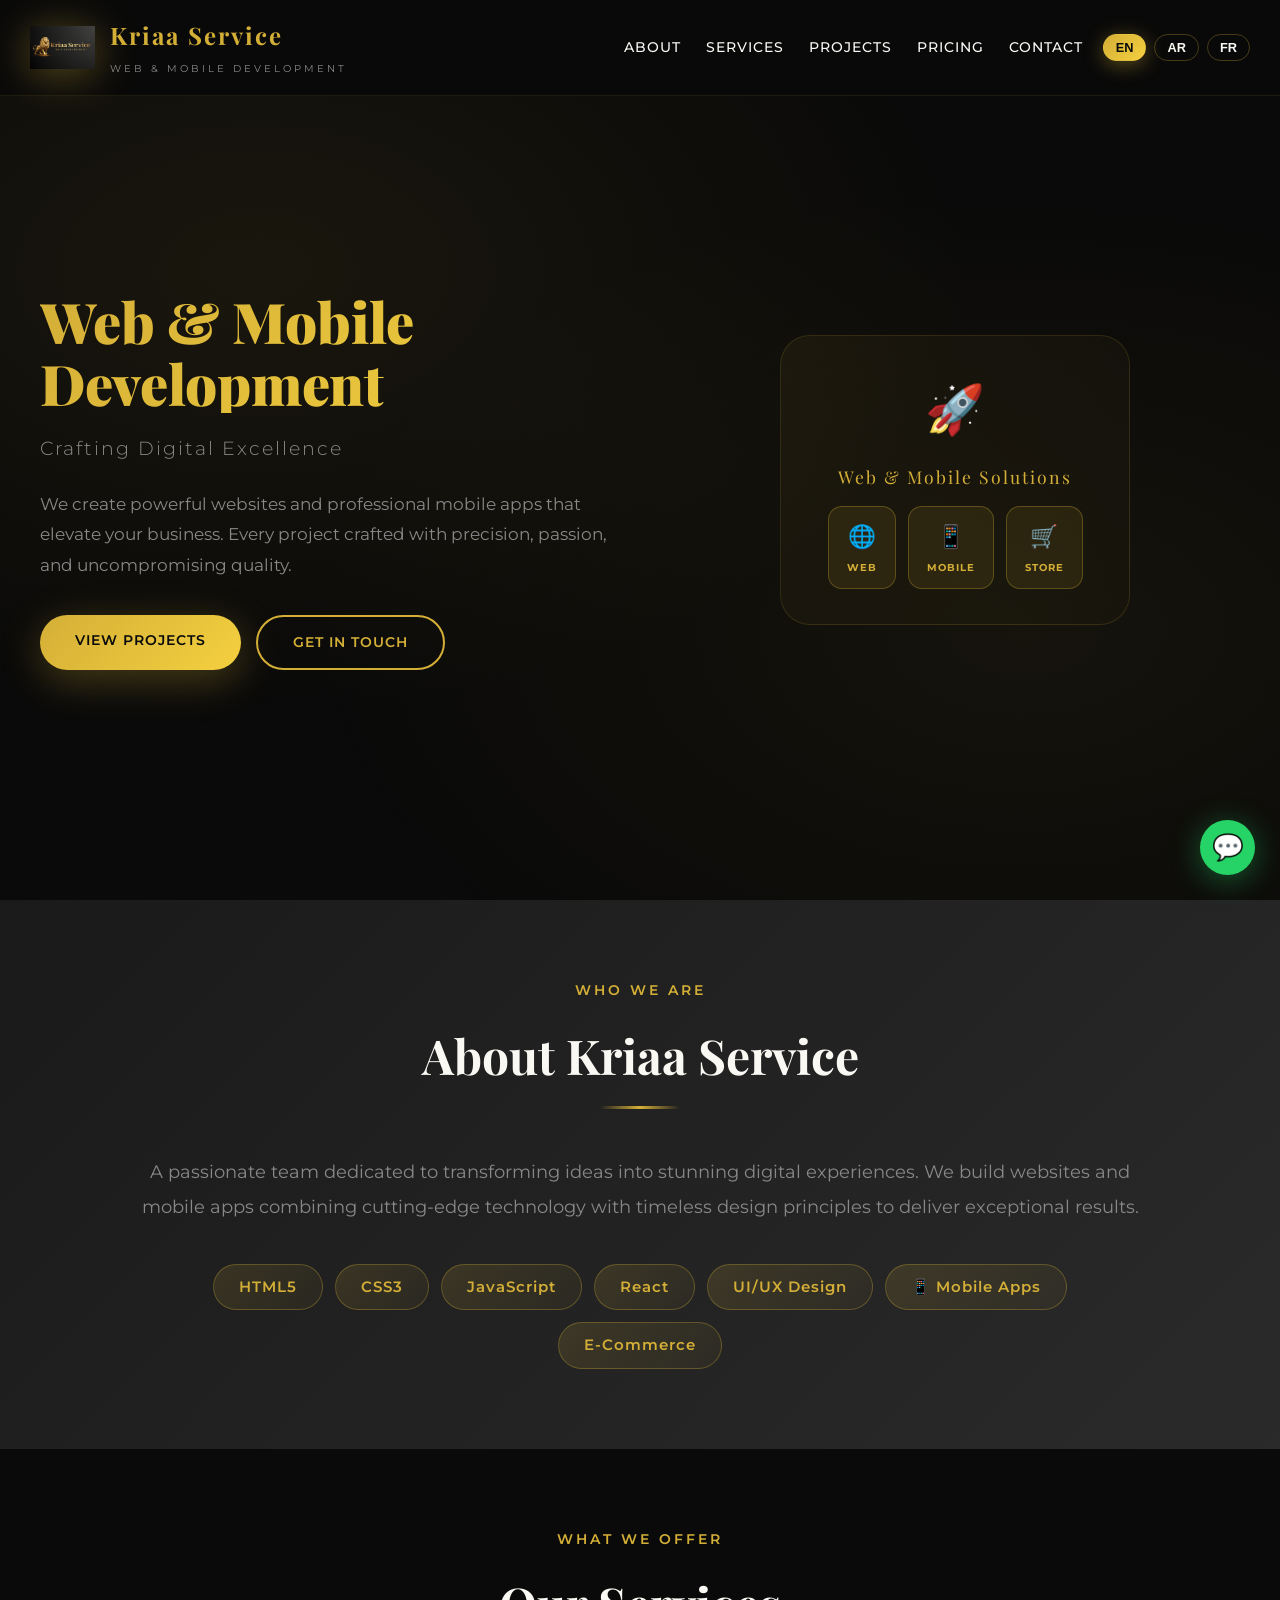
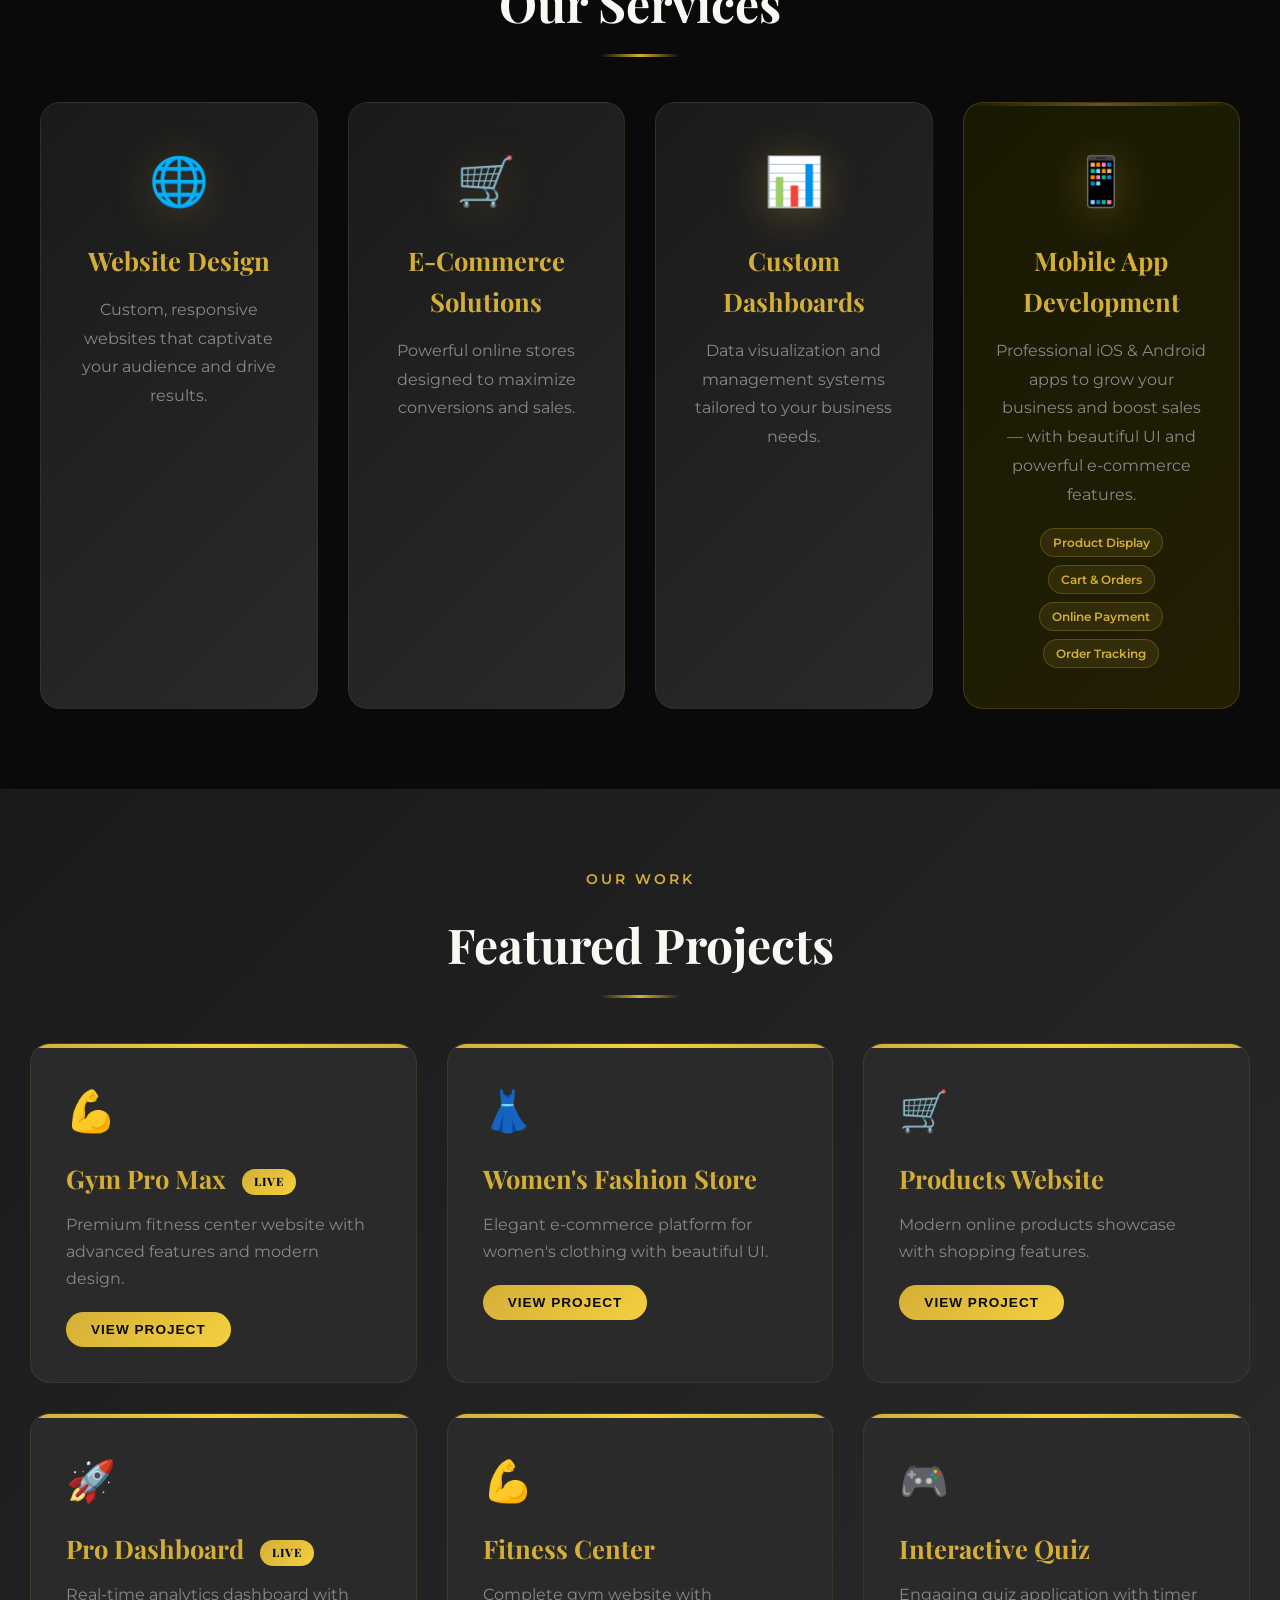
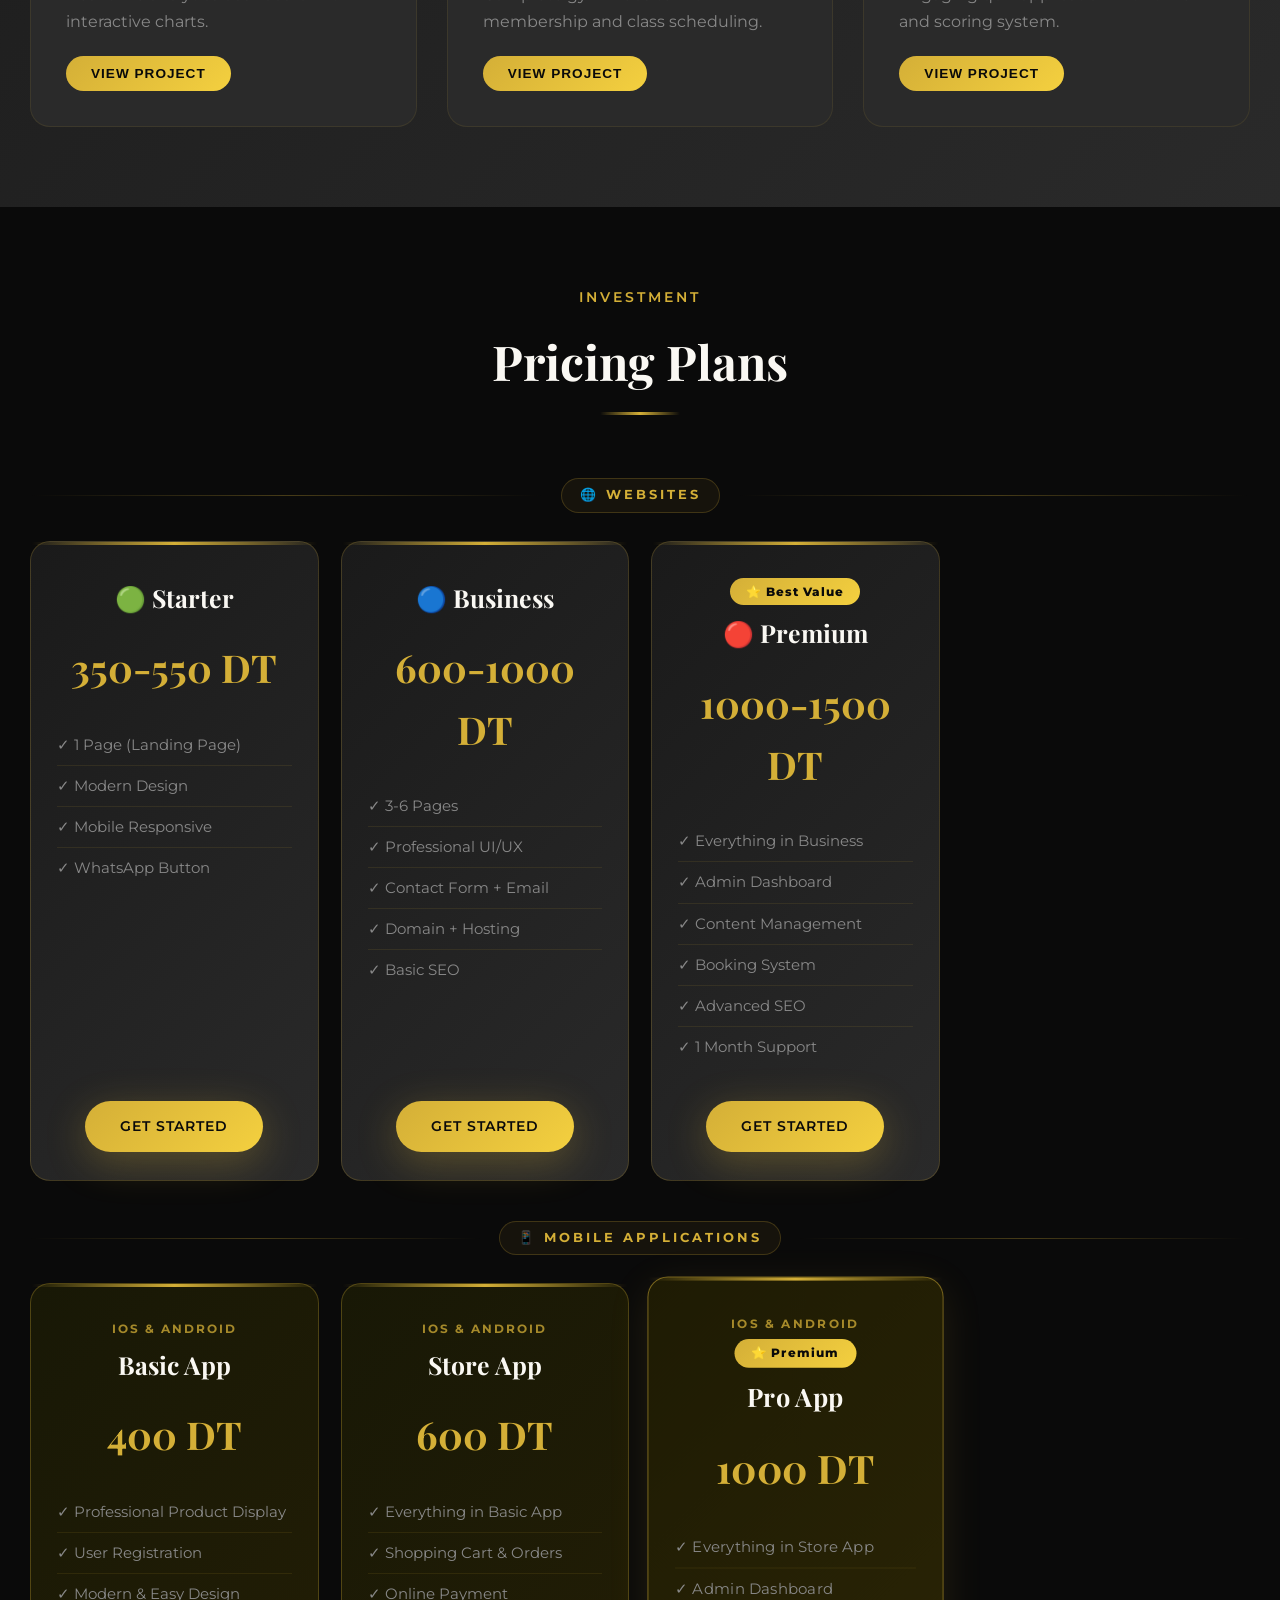
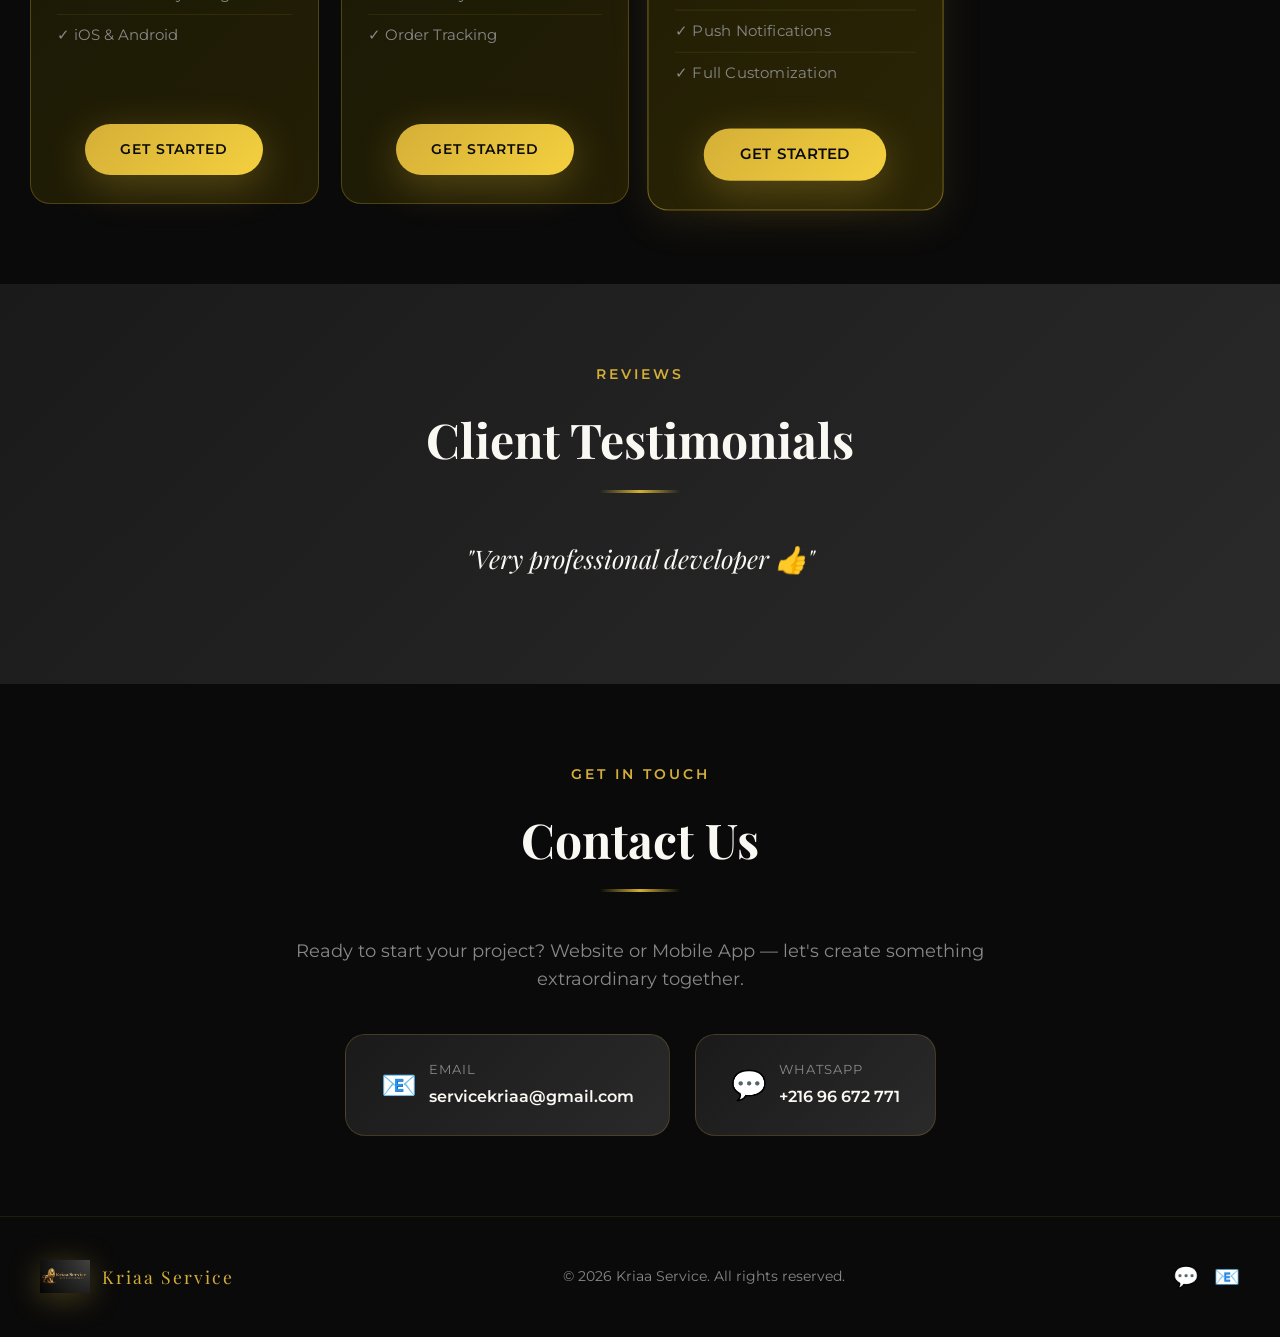
==== commit b0371609: "Update index.html" ====
--- a/index.html
+++ b/index.html
@@ -3,6 +3,7 @@
 <head>
 <meta charset="UTF-8">
 <meta name="viewport" content="width=device-width, initial-scale=1.0">
+<meta name="format-detection" content="telephone=no">
 <title>Kriaa Service - Premium Web & Mobile Development</title>
 <link href="https://fonts.googleapis.com/css2?family=Playfair+Display:wght@400;600;700;900&family=Montserrat:wght@300;400;500;600;700&display=swap" rel="stylesheet">
 <style>
@@ -108,6 +109,7 @@
 .pricing-card:hover { transform: translateY(-10px); border-color: rgba(212,175,55,0.4); box-shadow: 0 20px 60px rgba(0,0,0,0.5); }
 .pricing-card h3 { font-family: 'Playfair Display', serif; font-size: 1.55em; color: var(--cream); margin-bottom: 12px; }
 .price { font-family: 'Playfair Display', serif; font-size: 2.4em; font-weight: 700; color: var(--gold); margin: 8px 0; }
+.price a { color: var(--gold); text-decoration: none; pointer-events: none; }
 .pricing-card ul { list-style: none; margin: 18px 0; text-align: left; width: 100%; }
 .pricing-card li { color: var(--light-gray); padding: 8px 0; border-bottom: 1px solid rgba(212,175,55,0.1); font-size: 0.94em; }
 .pricing-card li:last-child { border-bottom: none; }
@@ -543,7 +545,7 @@
                 <div class="contact-icon">📧</div>
                 <div class="contact-text">
                     <div class="contact-label" data-en="Email" data-ar="البريد الإلكتروني" data-fr="Email">Email</div>
-                    <div class="contact-value"><span class="__cf_email__" data-cfemail="fd8e988f8b949e98968f949c9cbd9a909c9491d39e9290">[email&#160;protected]</span></div>
+                    <div class="contact-value"><span class="__cf_email__" data-cfemail="fd8e988f8b949e98968f949c9cbd9a909c9491d39e9290">servicekriaa@gmail.com</span></div>
                 </div>
             </a>
             <a href="https://wa.me/21696672771" target="_blank" class="contact-card">
@@ -640,22 +642,39 @@
 });
 
 // Mobile menu toggle
-document.querySelector('.mobile-menu-btn').addEventListener('click', function() {
+document.addEventListener('DOMContentLoaded', function() {
+    const menuBtn = document.querySelector('.mobile-menu-btn');
     const nav = document.getElementById('mainNav');
-    if (nav.style.display === 'flex') {
-        nav.style.display = 'none';
-    } else {
-        nav.style.display = 'flex';
-        nav.style.flexDirection = 'column';
-        nav.style.position = 'absolute';
-        nav.style.top = '70px';
-        nav.style.left = '0';
-        nav.style.right = '0';
-        nav.style.background = 'rgba(10,10,10,0.98)';
-        nav.style.padding = '20px 30px';
-        nav.style.borderBottom = '1px solid rgba(212,175,55,0.2)';
-        nav.style.zIndex = '999';
+    
+    if (menuBtn && nav) {
+        menuBtn.addEventListener('click', function() {
+            if (nav.style.display === 'flex') {
+                nav.style.display = 'none';
+            } else {
+                nav.style.display = 'flex';
+                nav.style.flexDirection = 'column';
+                nav.style.position = 'absolute';
+                nav.style.top = '70px';
+                nav.style.left = '0';
+                nav.style.right = '0';
+                nav.style.background = 'rgba(10,10,10,0.98)';
+                nav.style.padding = '20px 30px';
+                nav.style.borderBottom = '1px solid rgba(212,175,55,0.2)';
+                nav.style.zIndex = '999';
+            }
+        });
     }
 });
 
-// Close mobile
+// Close mobile menu on link click
+document.addEventListener('DOMContentLoaded', function() {
+    document.querySelectorAll('#mainNav a').forEach(link => {
+        link.addEventListener('click', () => {
+            const nav = document.getElementById('mainNav');
+            if (nav) nav.style.display = 'none';
+        });
+    });
+});
+</script>
+</body>
+</html>
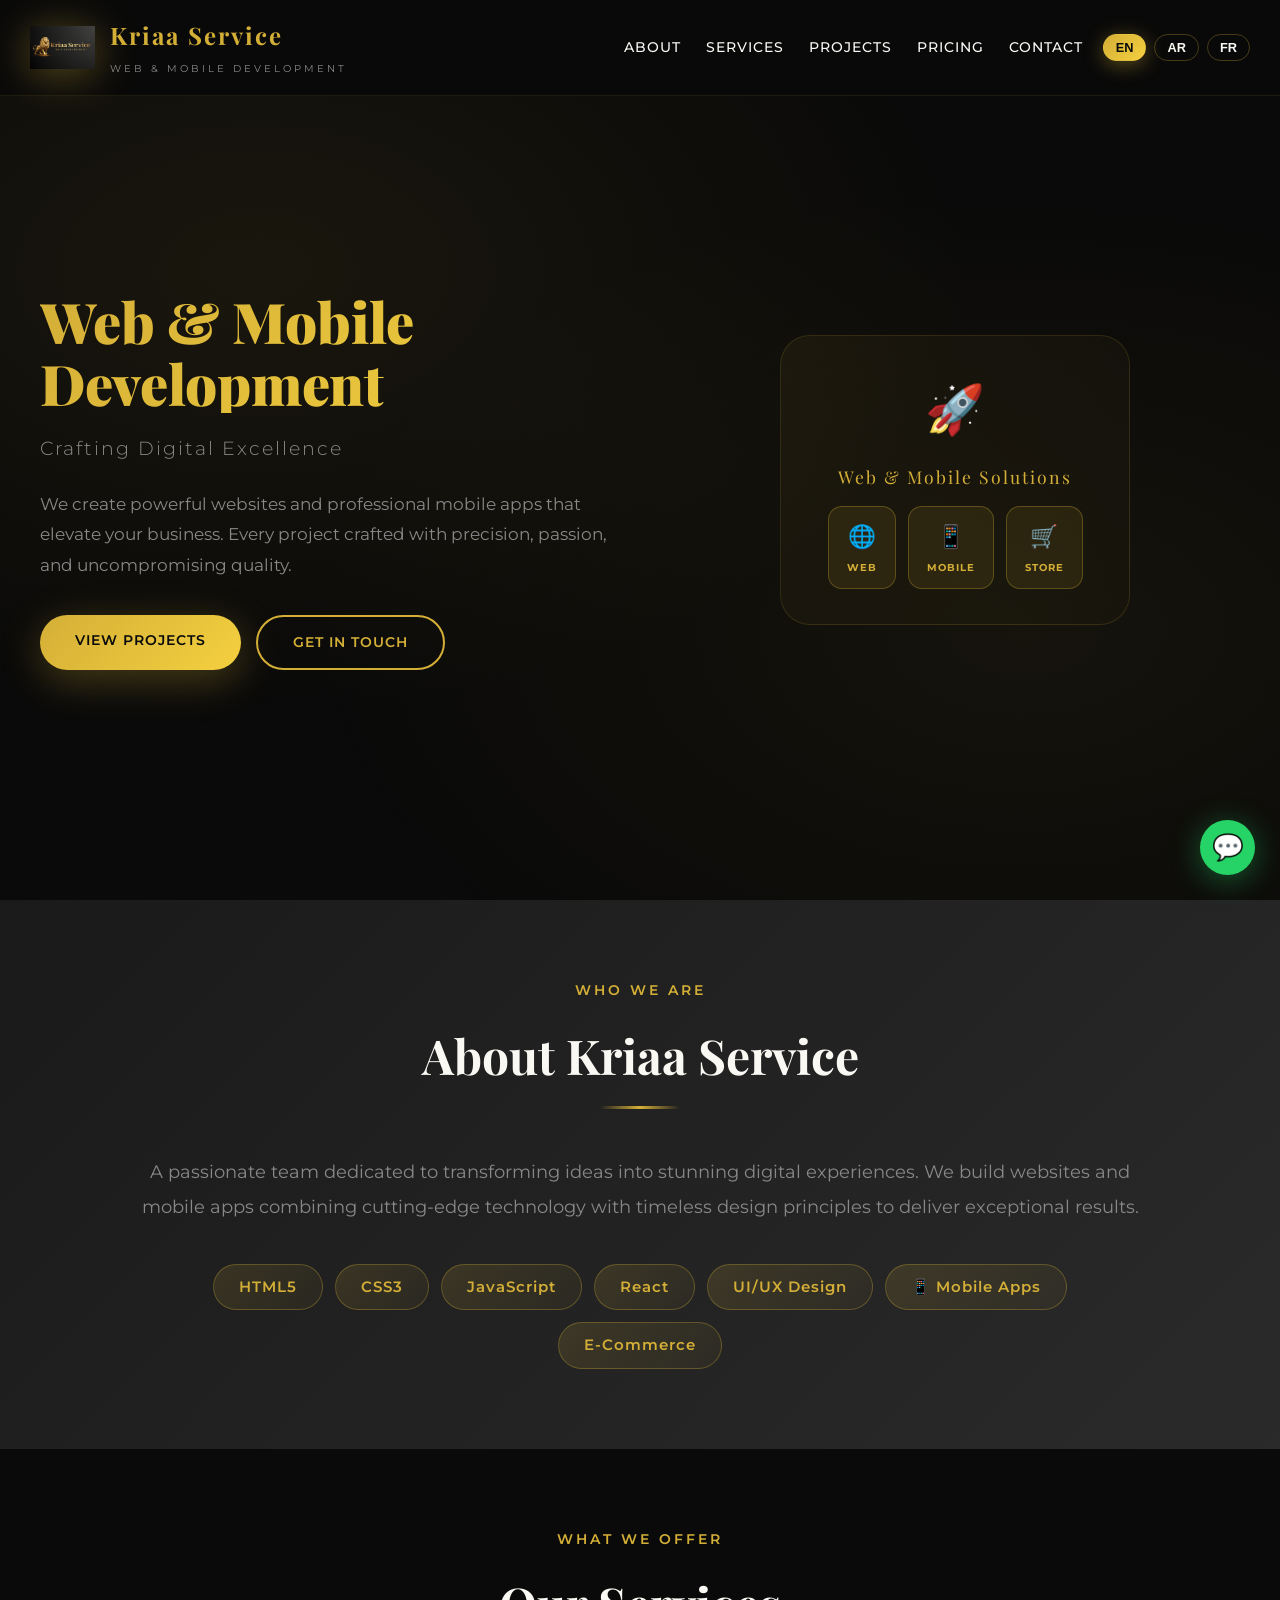
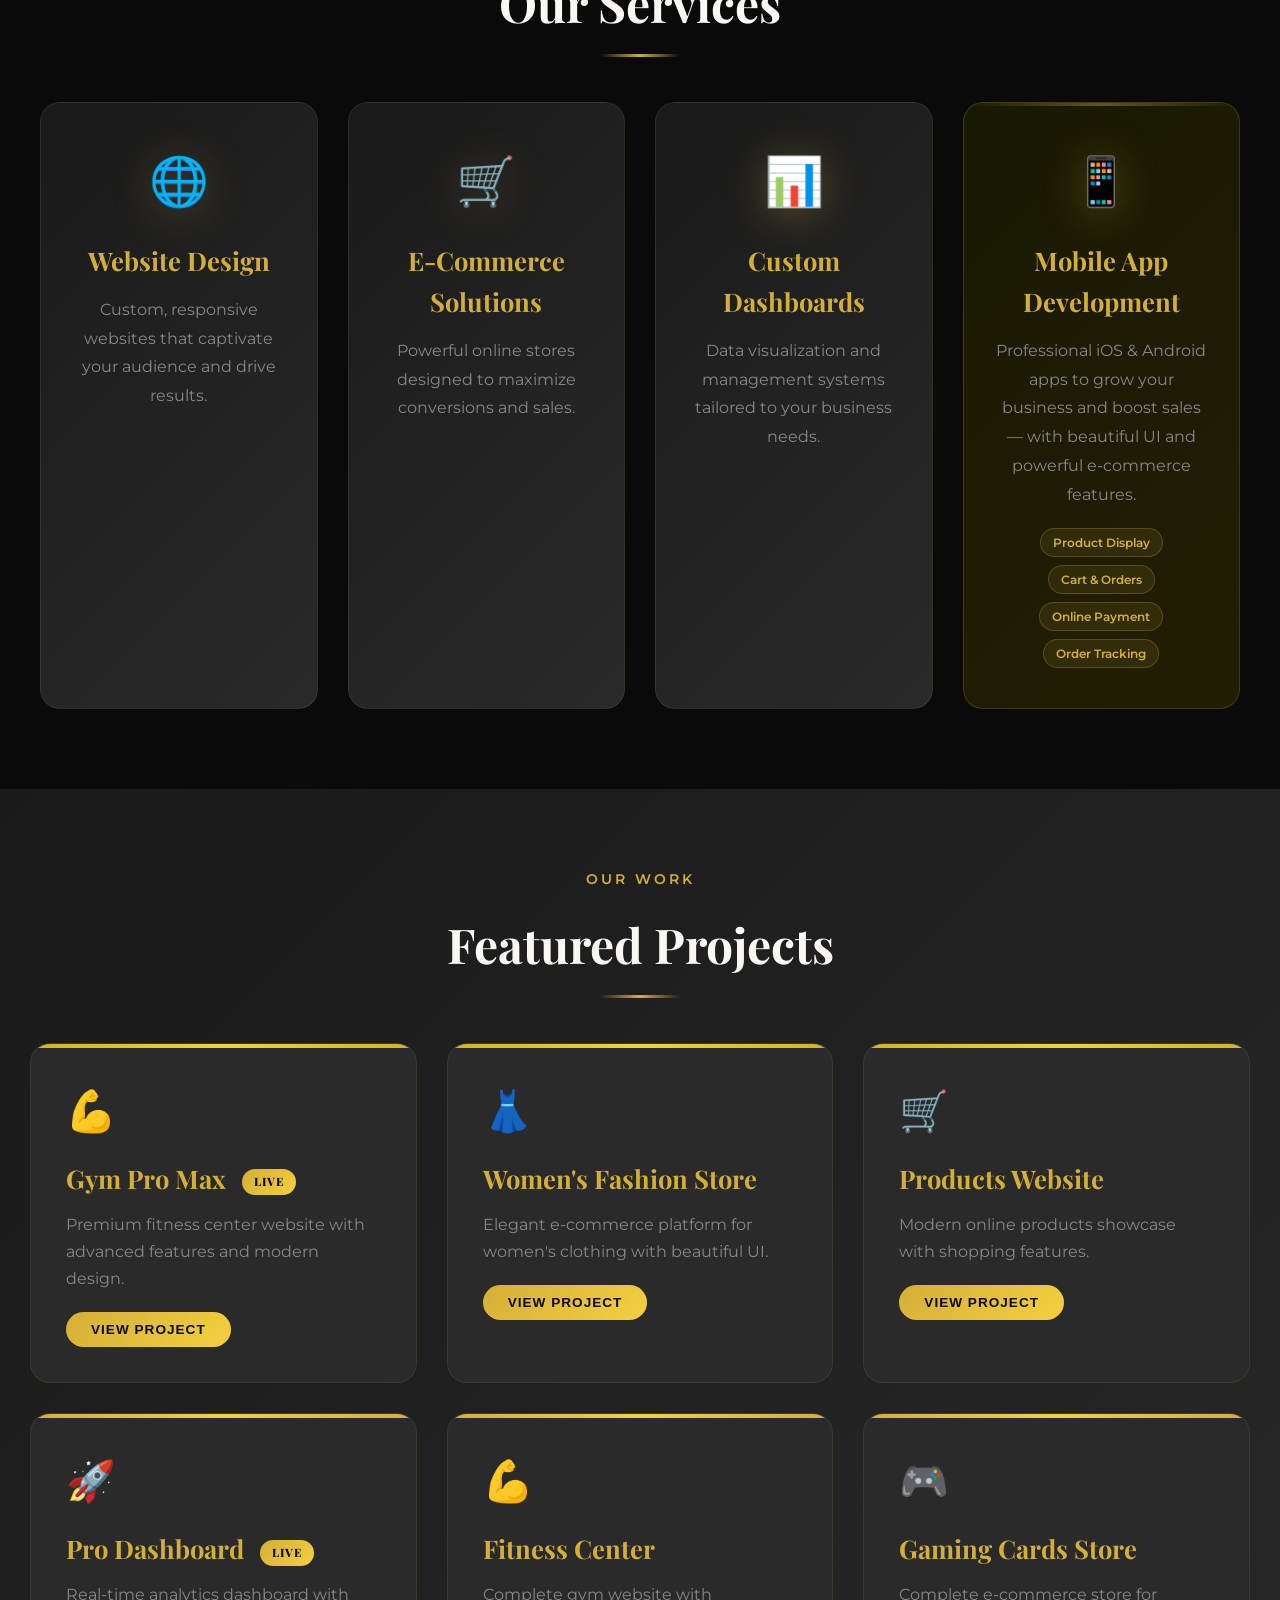
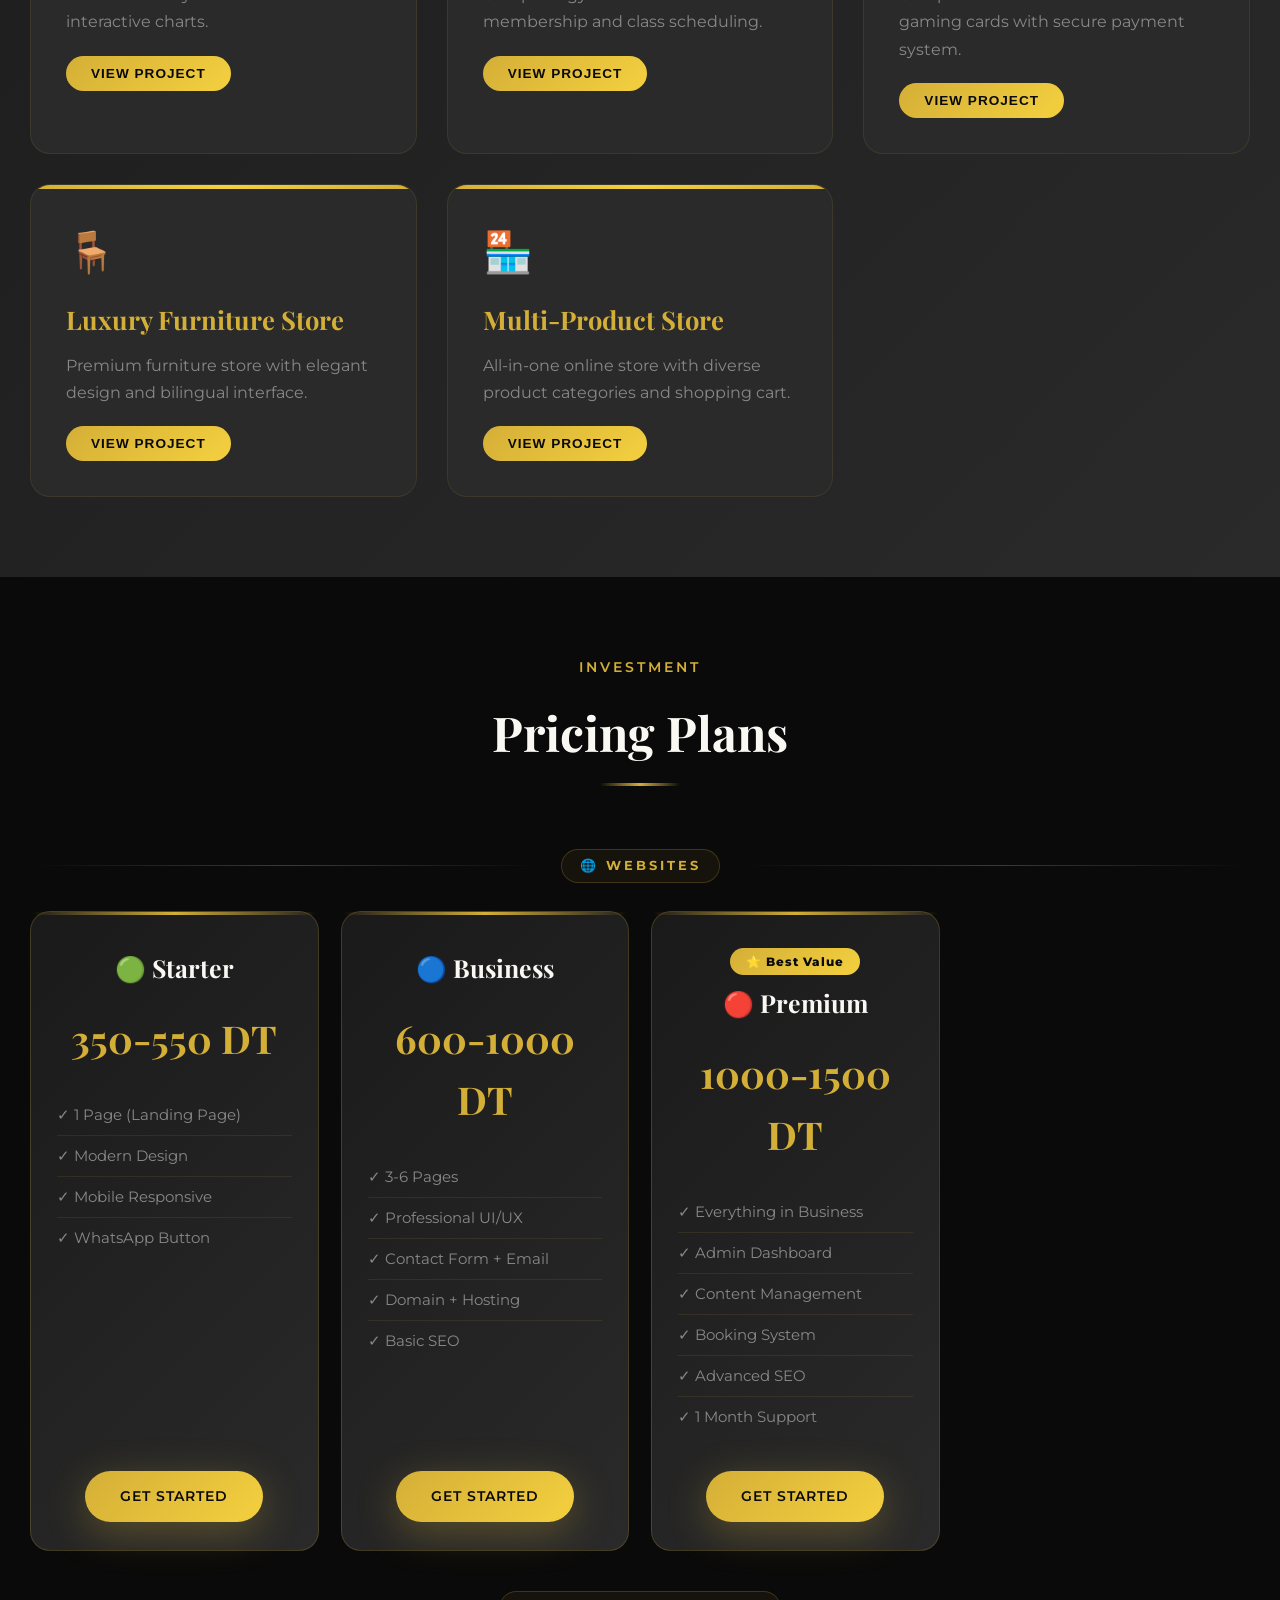
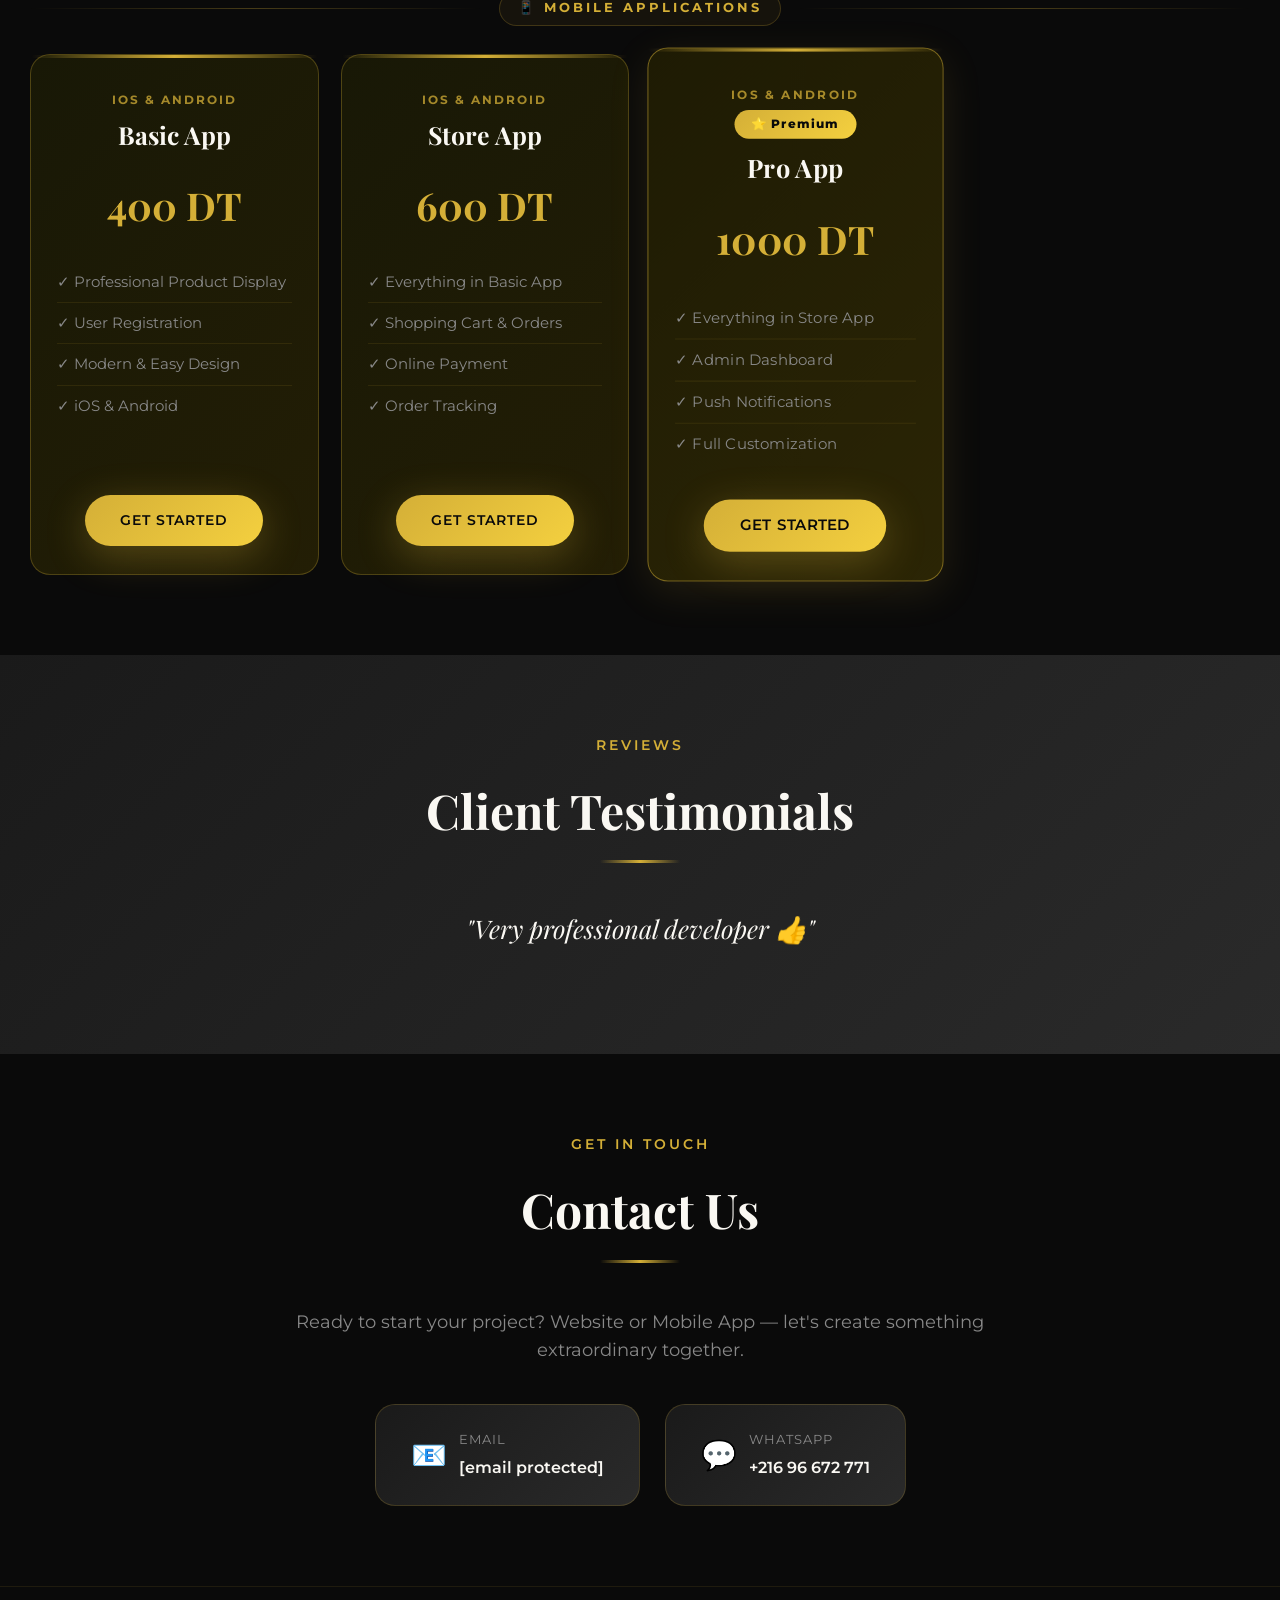
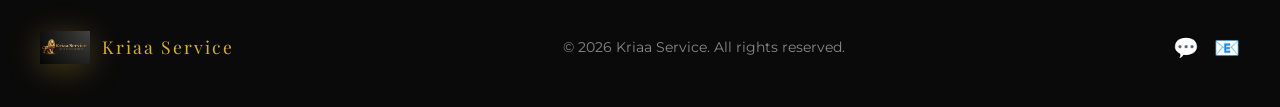
==== commit 624d28d5: "Add files via upload" ====
--- a/index.html
+++ b/index.html
@@ -394,13 +394,39 @@
         <div class="project-card">
             <div class="project-content">
                 <div class="project-icon">🎮</div>
-                <h3 class="project-title" data-en="Interactive Quiz" data-ar="لعبة أسئلة تفاعلية" data-fr="Quiz Interactif">Interactive Quiz</h3>
-                <p class="project-desc" data-en="Engaging quiz application with timer and scoring system."
-                   data-ar="تطبيق أسئلة جذاب مع مؤقت ونظام نقاط."
-                   data-fr="Application quiz engageante avec minuteur.">
-                   Engaging quiz application with timer and scoring system.
+                <h3 class="project-title" data-en="Gaming Cards Store" data-ar="متجر كروت الألعاب" data-fr="Boutique Cartes Jeux">Gaming Cards Store</h3>
+                <p class="project-desc" data-en="Complete e-commerce store for gaming cards with secure payment system."
+                   data-ar="متجر إلكتروني كامل لكروت الألعاب مع نظام دفع آمن."
+                   data-fr="Boutique e-commerce complète pour cartes de jeux avec paiement sécurisé.">
+                   Complete e-commerce store for gaming cards with secure payment system.
                 </p>
-                <button class="project-btn" onclick="window.open('https://chi5444.github.io/jeux/','_blank')" data-en="View Project" data-ar="عرض المشروع" data-fr="Voir Projet">View Project</button>
+                <button class="project-btn" onclick="window.open('https://kriaaservice.vercel.app/index.html','_blank')" data-en="View Project" data-ar="عرض المشروع" data-fr="Voir Projet">View Project</button>
+            </div>
+        </div>
+        
+        <div class="project-card">
+            <div class="project-content">
+                <div class="project-icon">🪑</div>
+                <h3 class="project-title" data-en="Luxury Furniture Store" data-ar="متجر أثاث راقي" data-fr="Mobilier de Luxe">Luxury Furniture Store</h3>
+                <p class="project-desc" data-en="Premium furniture store with elegant design and bilingual interface."
+                   data-ar="متجر أثاث فاخر بتصميم أنيق وواجهة ثنائية اللغة."
+                   data-fr="Magasin de meubles premium avec design élégant et interface bilingue.">
+                   Premium furniture store with elegant design and bilingual interface.
+                </p>
+                <button class="project-btn" onclick="window.open('https://meuble-concept-design.vercel.app/','_blank')" data-en="View Project" data-ar="عرض المشروع" data-fr="Voir Projet">View Project</button>
+            </div>
+        </div>
+        
+        <div class="project-card">
+            <div class="project-content">
+                <div class="project-icon">🏪</div>
+                <h3 class="project-title" data-en="Multi-Product Store" data-ar="متجر بيع كلشي" data-fr="Magasin Multi-Produits">Multi-Product Store</h3>
+                <p class="project-desc" data-en="All-in-one online store with diverse product categories and shopping cart."
+                   data-ar="متجر إلكتروني شامل مع فئات منتجات متنوعة وسلة تسوق."
+                   data-fr="Boutique en ligne tout-en-un avec diverses catégories de produits.">
+                   All-in-one online store with diverse product categories and shopping cart.
+                </p>
+                <button class="project-btn" onclick="window.open('https://tajer-woad.vercel.app/','_blank')" data-en="View Project" data-ar="عرض المشروع" data-fr="Voir Projet">View Project</button>
             </div>
         </div>
     </div>
@@ -545,7 +571,7 @@
                 <div class="contact-icon">📧</div>
                 <div class="contact-text">
                     <div class="contact-label" data-en="Email" data-ar="البريد الإلكتروني" data-fr="Email">Email</div>
-                    <div class="contact-value"><span class="__cf_email__" data-cfemail="fd8e988f8b949e98968f949c9cbd9a909c9491d39e9290">servicekriaa@gmail.com</span></div>
+                    <div class="contact-value"><span class="__cf_email__" data-cfemail="fd8e988f8b949e98968f949c9cbd9a909c9491d39e9290">[email&#160;protected]</span></div>
                 </div>
             </a>
             <a href="https://wa.me/21696672771" target="_blank" class="contact-card">
@@ -677,4 +703,4 @@
 });
 </script>
 </body>
-</html>
+</html>
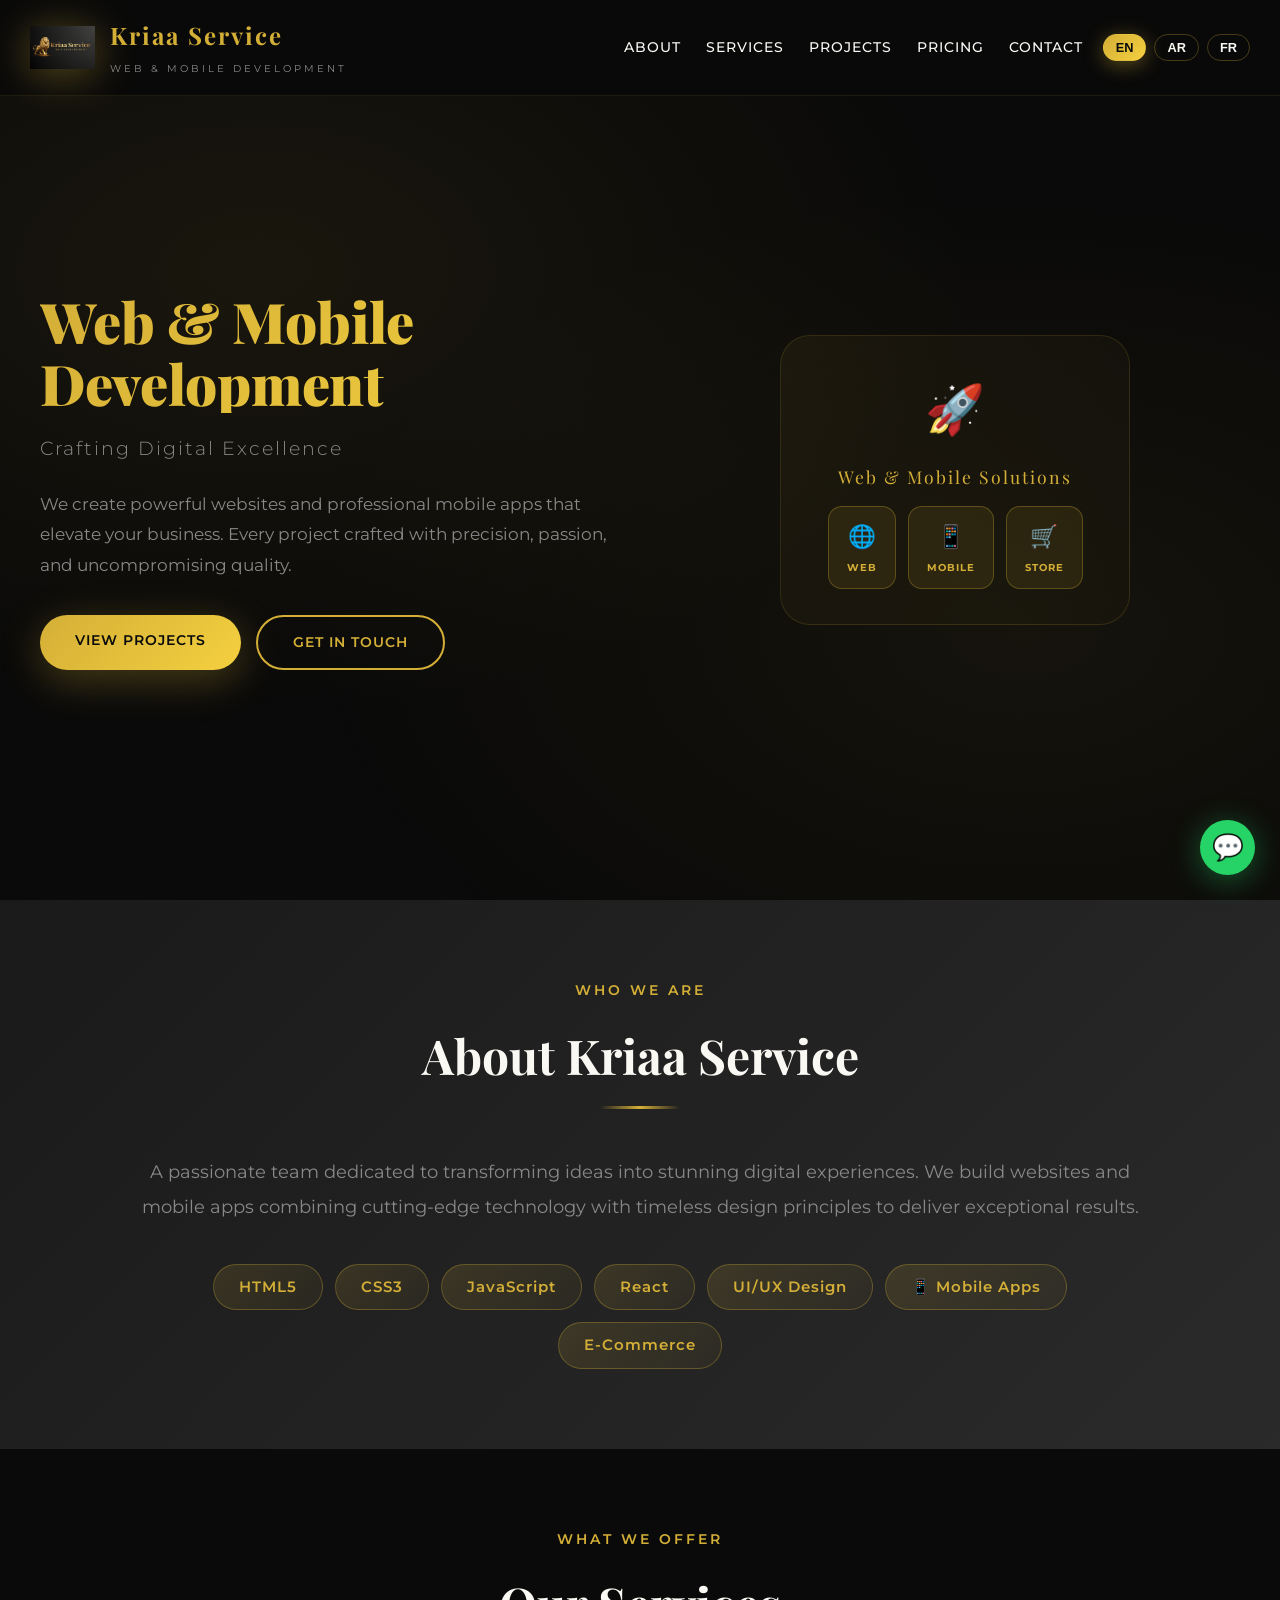
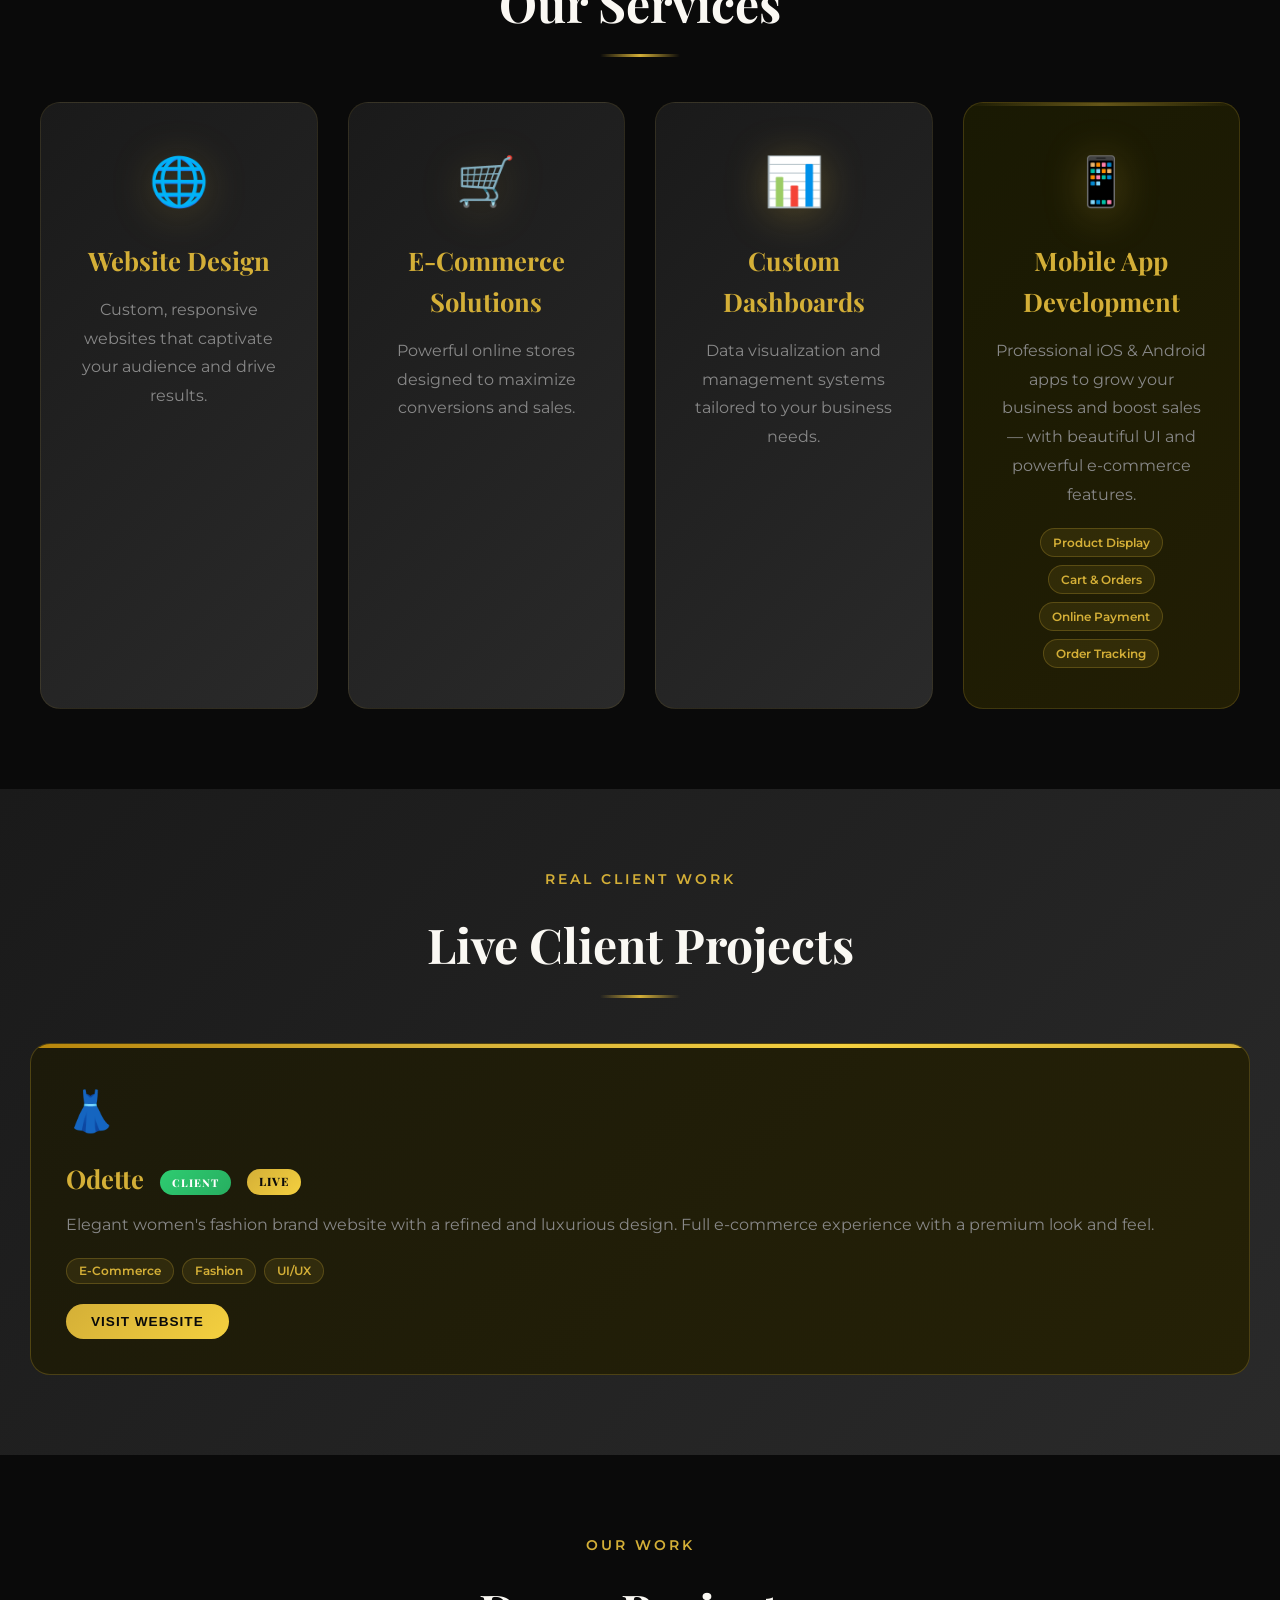
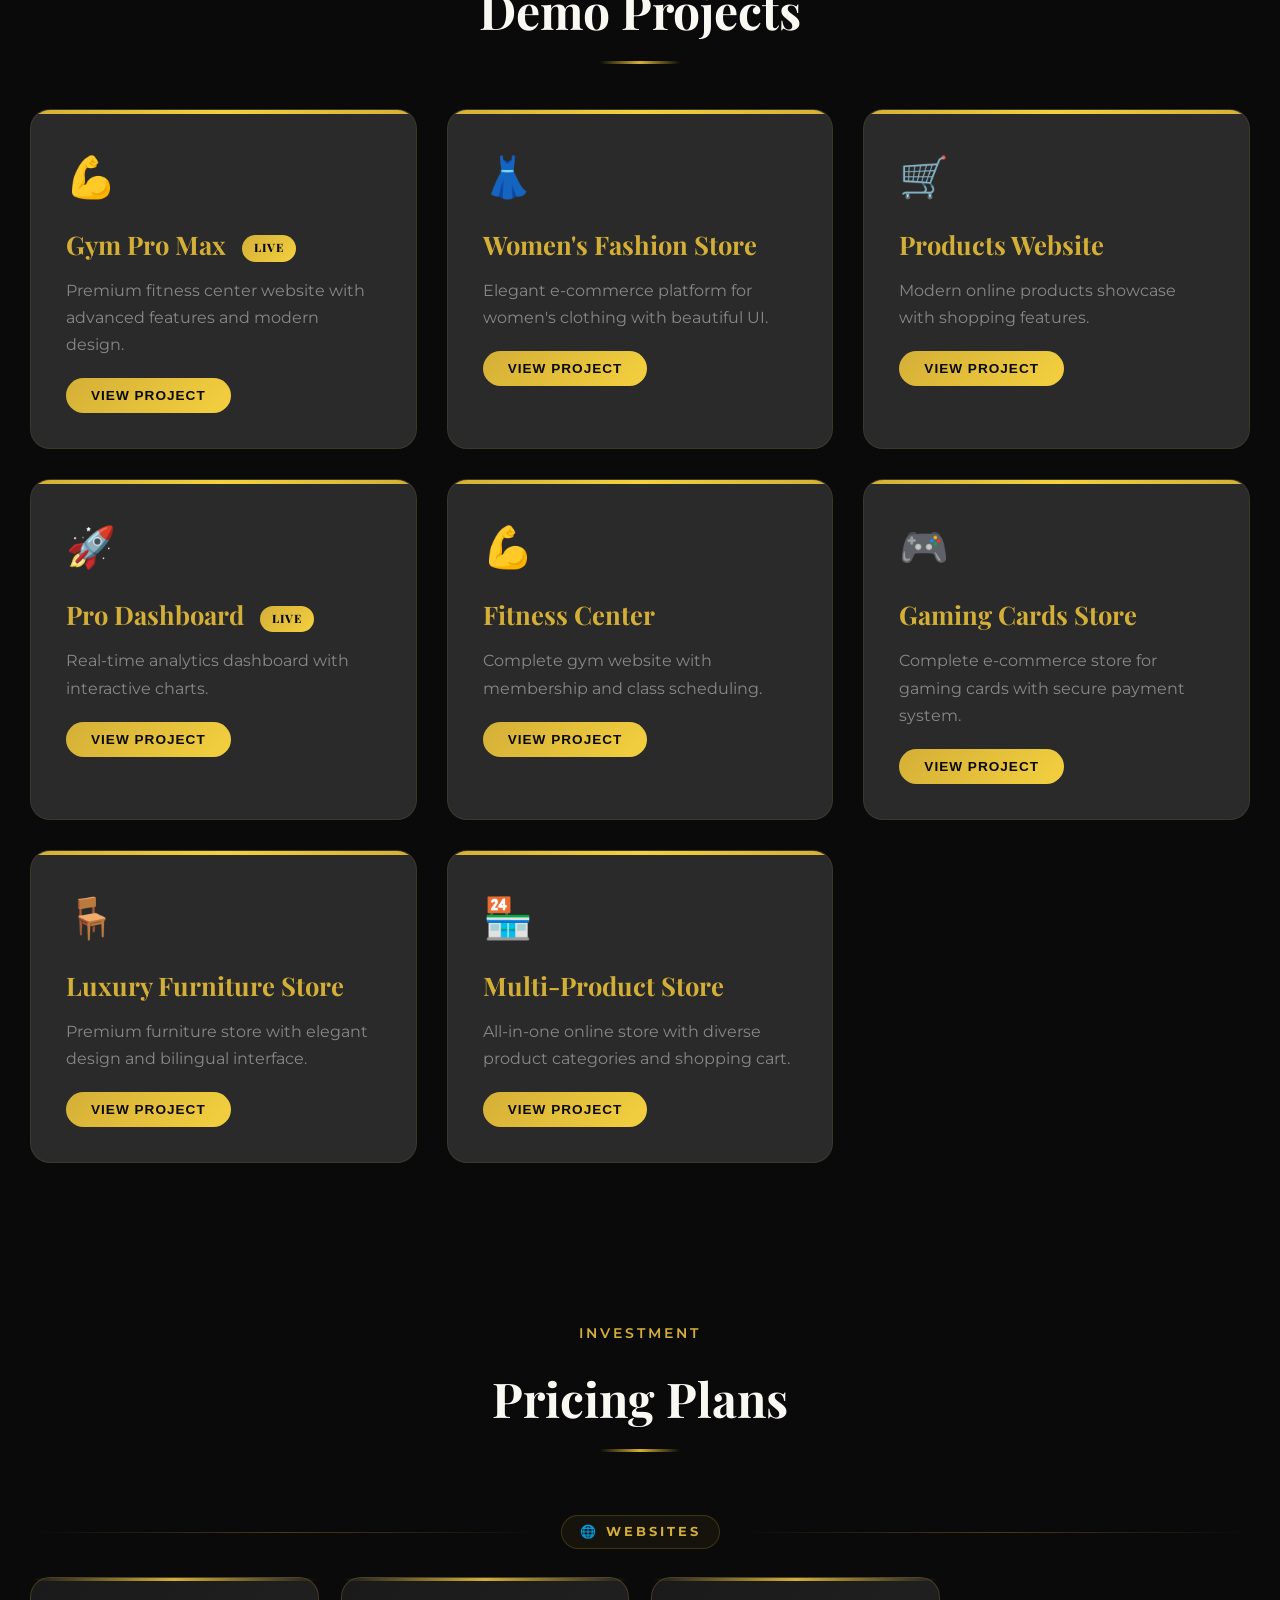
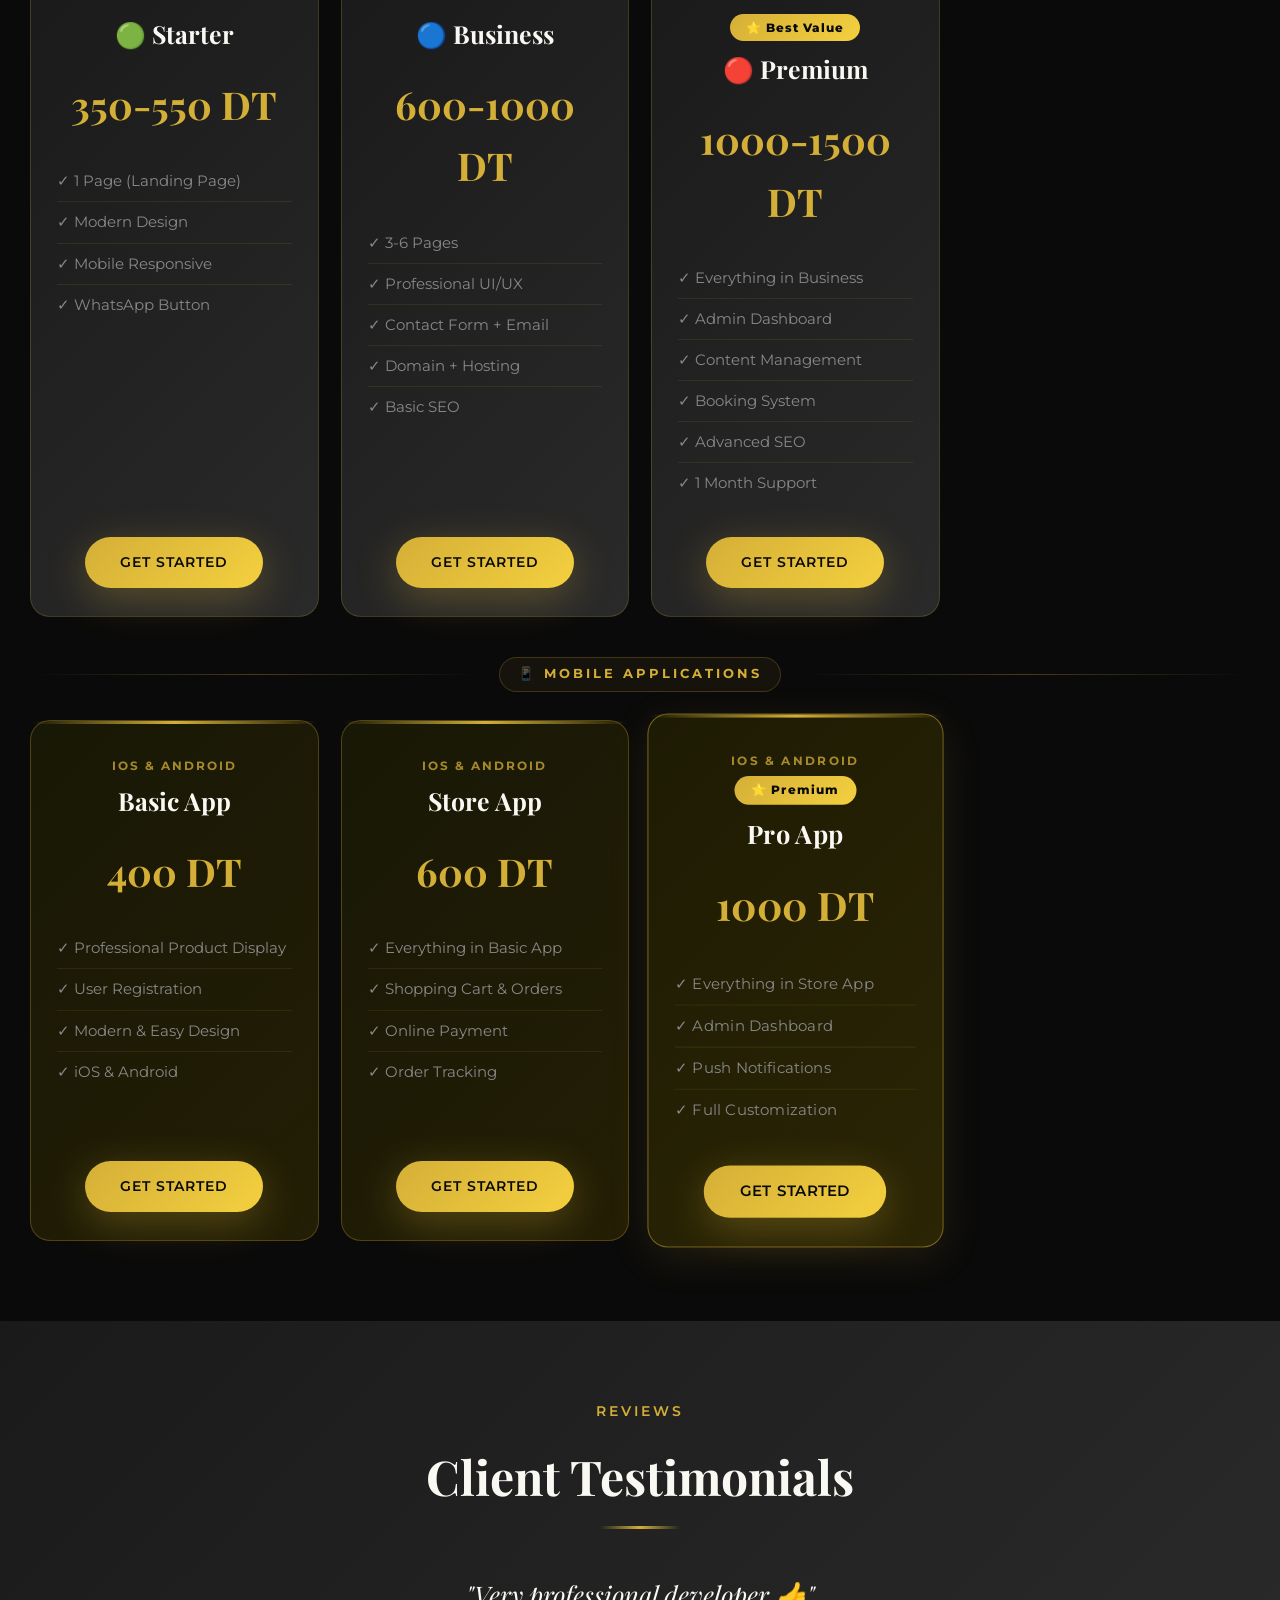
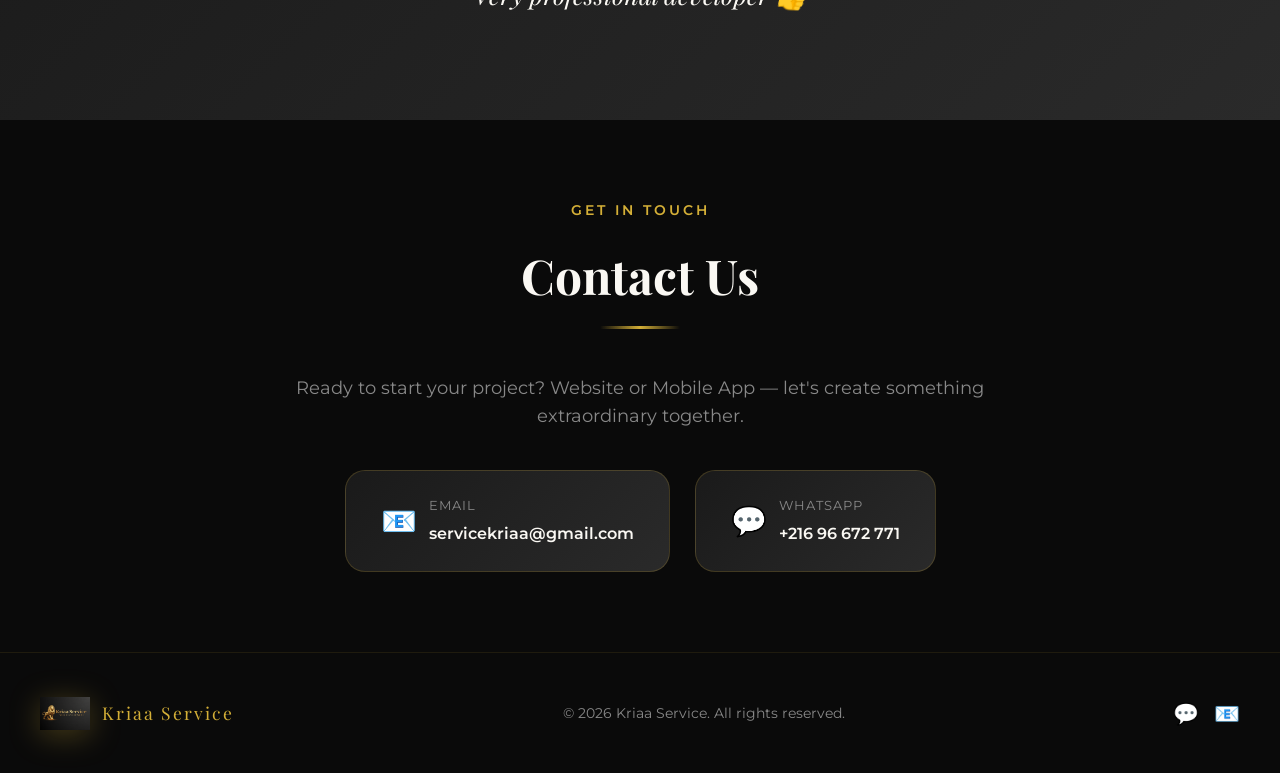
==== commit 100fe6ed: "Update index.html" ====
--- a/index.html
+++ b/index.html
@@ -6,6 +6,11 @@
 <meta name="format-detection" content="telephone=no">
 <title>Kriaa Service - Premium Web & Mobile Development</title>
 <link href="https://fonts.googleapis.com/css2?family=Playfair+Display:wght@400;600;700;900&family=Montserrat:wght@300;400;500;600;700&display=swap" rel="stylesheet">
+<meta property="og:title" content="Kriaa Service Web Dev | Création Site Web & SEO en Tunisie - Sfax">
+<meta property="og:image" content="https://ik.imagekit.io/598oq8jpn/WhatsApp%20Image%202026-04-15%20at%2012.05.56%20AM.jpeg">
+<meta property="og:description" content="Kriaa Service Web Dev agence spécialisée dans la création de sites web en Tunisie. Développement de sites modernes, e-commerce et optimisation SEO pour améliorer votre visibilité en ligne à Sfax et partout en Tunisie.">
+<meta name="keywords" content="création site web Tunisie, développeur web Tunisie, web design Tunisie, agence web Tunisie, création site web Sfax, développeur web Sfax, SEO Tunisie, création site internet professionnel, création site e-commerce Tunisie, développement site vitrine, création boutique en ligne, optimisation SEO site web, site web responsive design, maintenance site web, web development Tunisia, website design Tunisia, SEO services Tunisia, freelance web developer, ecommerce website development, responsive web design, agence web Sfax, développeur freelance Sfax, création site web Tunisie pas cher, création site web rapide Tunisie, combien coûte un site web en Tunisie, meilleur développeur web en Tunisie, création site e-commerce en Tunisie prix, agence création site web Sfax Tunisie, freelance web developer Tunisia affordable">
+<link rel="icon" type="image/png" href="https://ik.imagekit.io/598oq8jpn/WhatsApp%20Image%202026-04-15%20at%2012.05.56%20AM.jpeg">
 <style>
 * { margin: 0; padding: 0; box-sizing: border-box; }
 :root {
@@ -85,17 +90,34 @@
 .service-card p { color: var(--light-gray); line-height: 1.8; font-size: 1em; }
 .mobile-features-list { display: flex; flex-wrap: wrap; gap: 8px; margin-top: 18px; justify-content: center; }
 .mobile-feat { background: rgba(212,175,55,0.1); border: 1px solid rgba(212,175,55,0.25); color: var(--gold); padding: 4px 12px; border-radius: 20px; font-size: 0.75em; font-weight: 600; }
+
+/* ====== PROJECTS ====== */
 #projects { background: linear-gradient(135deg, var(--dark-gray), var(--gray)); }
+#demo-projects { background: var(--black); }
+
+.projects-divider { display: flex; align-items: center; gap: 18px; margin: 0 auto 50px; max-width: 1400px; }
+.projects-divider::before, .projects-divider::after { content: ''; flex: 1; height: 1px; background: linear-gradient(90deg, transparent, rgba(212,175,55,0.3), transparent); }
+.projects-divider span { color: var(--gold); font-size: 0.8em; font-weight: 700; letter-spacing: 3px; text-transform: uppercase; white-space: nowrap; padding: 6px 18px; border: 1px solid rgba(212,175,55,0.22); border-radius: 30px; background: rgba(212,175,55,0.06); }
+
 .projects-grid { display: grid; grid-template-columns: repeat(auto-fit, minmax(300px, 1fr)); gap: 30px; max-width: 1400px; margin: 0 auto; }
 .project-card { background: var(--gray); border-radius: 20px; overflow: hidden; border: 1px solid rgba(212,175,55,0.1); transition: all 0.4s ease; position: relative; }
 .project-card::before { content: ''; position: absolute; top: 0; left: 0; right: 0; height: 4px; background: linear-gradient(90deg, var(--gold), var(--gold-light), var(--gold)); }
 .project-card:hover { transform: translateY(-10px); box-shadow: 0 20px 60px rgba(0,0,0,0.5); border-color: rgba(212,175,55,0.3); }
+
+/* Real project card — slightly elevated style */
+.project-card.real-project { border-color: rgba(212,175,55,0.25); background: linear-gradient(135deg, #1c1a0a, #252106); }
+.project-card.real-project::before { background: linear-gradient(90deg, var(--gold-dark), var(--gold), var(--gold-light), var(--gold)); }
+
 .project-content { padding: 35px; }
 .project-icon { font-size: 2.5em; margin-bottom: 15px; }
 .project-title { font-family: 'Playfair Display', serif; font-size: 1.6em; color: var(--gold); margin-bottom: 12px; }
 .live-badge { display: inline-block; background: linear-gradient(135deg, var(--gold), var(--gold-light)); color: var(--black); font-size: 0.45em; font-weight: 800; padding: 4px 12px; border-radius: 20px; vertical-align: middle; margin-left: 10px; letter-spacing: 1px; text-transform: uppercase; animation: pulseBadge 2s ease-in-out infinite; }
 @keyframes pulseBadge { 0%, 100% { box-shadow: 0 0 0 0 rgba(212,175,55,0.5); } 50% { box-shadow: 0 0 0 8px rgba(212,175,55,0); } }
+.real-badge { display: inline-block; background: linear-gradient(135deg, #2ecc71, #27ae60); color: #fff; font-size: 0.42em; font-weight: 800; padding: 4px 12px; border-radius: 20px; vertical-align: middle; margin-left: 10px; letter-spacing: 1px; text-transform: uppercase; animation: pulseBadgeGreen 2s ease-in-out infinite; }
+@keyframes pulseBadgeGreen { 0%, 100% { box-shadow: 0 0 0 0 rgba(46,204,113,0.5); } 50% { box-shadow: 0 0 0 8px rgba(46,204,113,0); } }
 .project-desc { color: var(--light-gray); line-height: 1.7; margin-bottom: 20px; font-size: 1em; }
+.project-tags { display: flex; flex-wrap: wrap; gap: 8px; margin-bottom: 20px; }
+.project-tag { background: rgba(212,175,55,0.1); border: 1px solid rgba(212,175,55,0.25); color: var(--gold); padding: 3px 12px; border-radius: 20px; font-size: 0.72em; font-weight: 600; }
 .project-btn { padding: 10px 25px; background: linear-gradient(135deg, var(--gold), var(--gold-light)); color: var(--black); border: none; border-radius: 50px; font-weight: 600; letter-spacing: 1px; text-transform: uppercase; cursor: pointer; transition: all 0.3s ease; font-size: 0.85em; }
 .project-btn:hover { transform: translateY(-2px); box-shadow: 0 10px 30px rgba(212,175,55,0.4); }
 
@@ -320,11 +342,44 @@
     </div>
 </section>
 
+<!-- ====== REAL PROJECTS ====== -->
 <section id="projects">
     <div class="section-header">
+        <div class="section-label" data-en="Real Client Work" data-ar="أعمال العملاء الحقيقية" data-fr="Travaux Clients Réels">Real Client Work</div>
+        <h2 class="section-title" data-en="Live Client Projects" data-ar="مشاريع العملاء المباشرة" data-fr="Projets Clients en Ligne">Live Client Projects</h2>
+    </div>
+
+    <div class="projects-grid">
+        <!-- ODETTE -->
+        <div class="project-card real-project">
+            <div class="project-content">
+                <div class="project-icon">👗</div>
+                <h3 class="project-title">Odette <span class="real-badge" data-en="CLIENT" data-ar="عميل" data-fr="CLIENT">CLIENT</span> <span class="live-badge" data-en="LIVE" data-ar="مباشر" data-fr="LIVE">LIVE</span></h3>
+                <p class="project-desc"
+                   data-en="Elegant women's fashion brand website with a refined and luxurious design. Full e-commerce experience with a premium look and feel."
+                   data-ar="موقع علامة أزياء نسائية راقية بتصميم أنيق وفاخر. تجربة تجارة إلكترونية كاملة بمظهر متميز."
+                   data-fr="Site de marque de mode féminine élégante avec un design raffiné et luxueux. Expérience e-commerce complète avec un look premium.">
+                   Elegant women's fashion brand website with a refined and luxurious design. Full e-commerce experience with a premium look and feel.
+                </p>
+                <div class="project-tags">
+                    <span class="project-tag">E-Commerce</span>
+                    <span class="project-tag">Fashion</span>
+                    <span class="project-tag">UI/UX</span>
+                </div>
+                <button class="project-btn" onclick="window.open('https://odettee.net','_blank')"
+                        data-en="Visit Website" data-ar="زيارة الموقع" data-fr="Visiter le Site">Visit Website</button>
+            </div>
+        </div>
+    </div>
+</section>
+
+<!-- ====== DEMO PROJECTS ====== -->
+<section id="demo-projects">
+    <div class="section-header">
         <div class="section-label" data-en="Our Work" data-ar="أعمالنا" data-fr="Notre Travail">Our Work</div>
-        <h2 class="section-title" data-en="Featured Projects" data-ar="المشاريع المميزة" data-fr="Projets Vedettes">Featured Projects</h2>
-    </div>
+        <h2 class="section-title" data-en="Demo Projects" data-ar="مشاريع تجريبية" data-fr="Projets Démo">Demo Projects</h2>
+    </div>
+
     <div class="projects-grid">
         <div class="project-card">
             <div class="project-content">
@@ -439,7 +494,6 @@
     </div>
     <div class="pricing-grid">
 
-        <!-- WEB DIVIDER -->
         <div class="pricing-divider">
             <span data-en="🌐 WEBSITES" data-ar="🌐 المواقع الإلكترونية" data-fr="🌐 SITES WEB">🌐 WEBSITES</span>
         </div>
@@ -490,7 +544,6 @@
             </div>
         </div>
 
-        <!-- MOBILE DIVIDER -->
         <div class="pricing-divider">
             <span data-en="📱 MOBILE APPLICATIONS" data-ar="📱 تطبيقات الجوال" data-fr="📱 APPLICATIONS MOBILES">📱 MOBILE APPLICATIONS</span>
         </div>
@@ -571,7 +624,7 @@
                 <div class="contact-icon">📧</div>
                 <div class="contact-text">
                     <div class="contact-label" data-en="Email" data-ar="البريد الإلكتروني" data-fr="Email">Email</div>
-                    <div class="contact-value"><span class="__cf_email__" data-cfemail="fd8e988f8b949e98968f949c9cbd9a909c9491d39e9290">[email&#160;protected]</span></div>
+                    <div class="contact-value">servicekriaa@gmail.com</div>
                 </div>
             </a>
             <a href="https://wa.me/21696672771" target="_blank" class="contact-card">
@@ -594,7 +647,7 @@
         <div class="copyright">© 2026 Kriaa Service. All rights reserved.</div>
         <div class="footer-social">
             <a href="https://wa.me/21696672771" class="social-icon" target="_blank">💬</a>
-            <a href="/cdn-cgi/l/email-protection#8efdebfcf8e7edebe5fce7efefcee9e3efe7e2a0ede1e3" class="social-icon">📧</a>
+            <a href="https://mail.google.com/mail/?view=cm&fs=1&to=servicekriaa@gmail.com" class="social-icon">📧</a>
         </div>
     </div>
 </footer>
@@ -671,7 +724,6 @@
 document.addEventListener('DOMContentLoaded', function() {
     const menuBtn = document.querySelector('.mobile-menu-btn');
     const nav = document.getElementById('mainNav');
-    
     if (menuBtn && nav) {
         menuBtn.addEventListener('click', function() {
             if (nav.style.display === 'flex') {
@@ -692,7 +744,6 @@
     }
 });
 
-// Close mobile menu on link click
 document.addEventListener('DOMContentLoaded', function() {
     document.querySelectorAll('#mainNav a').forEach(link => {
         link.addEventListener('click', () => {
@@ -703,4 +754,4 @@
 });
 </script>
 </body>
-</html>+</html>
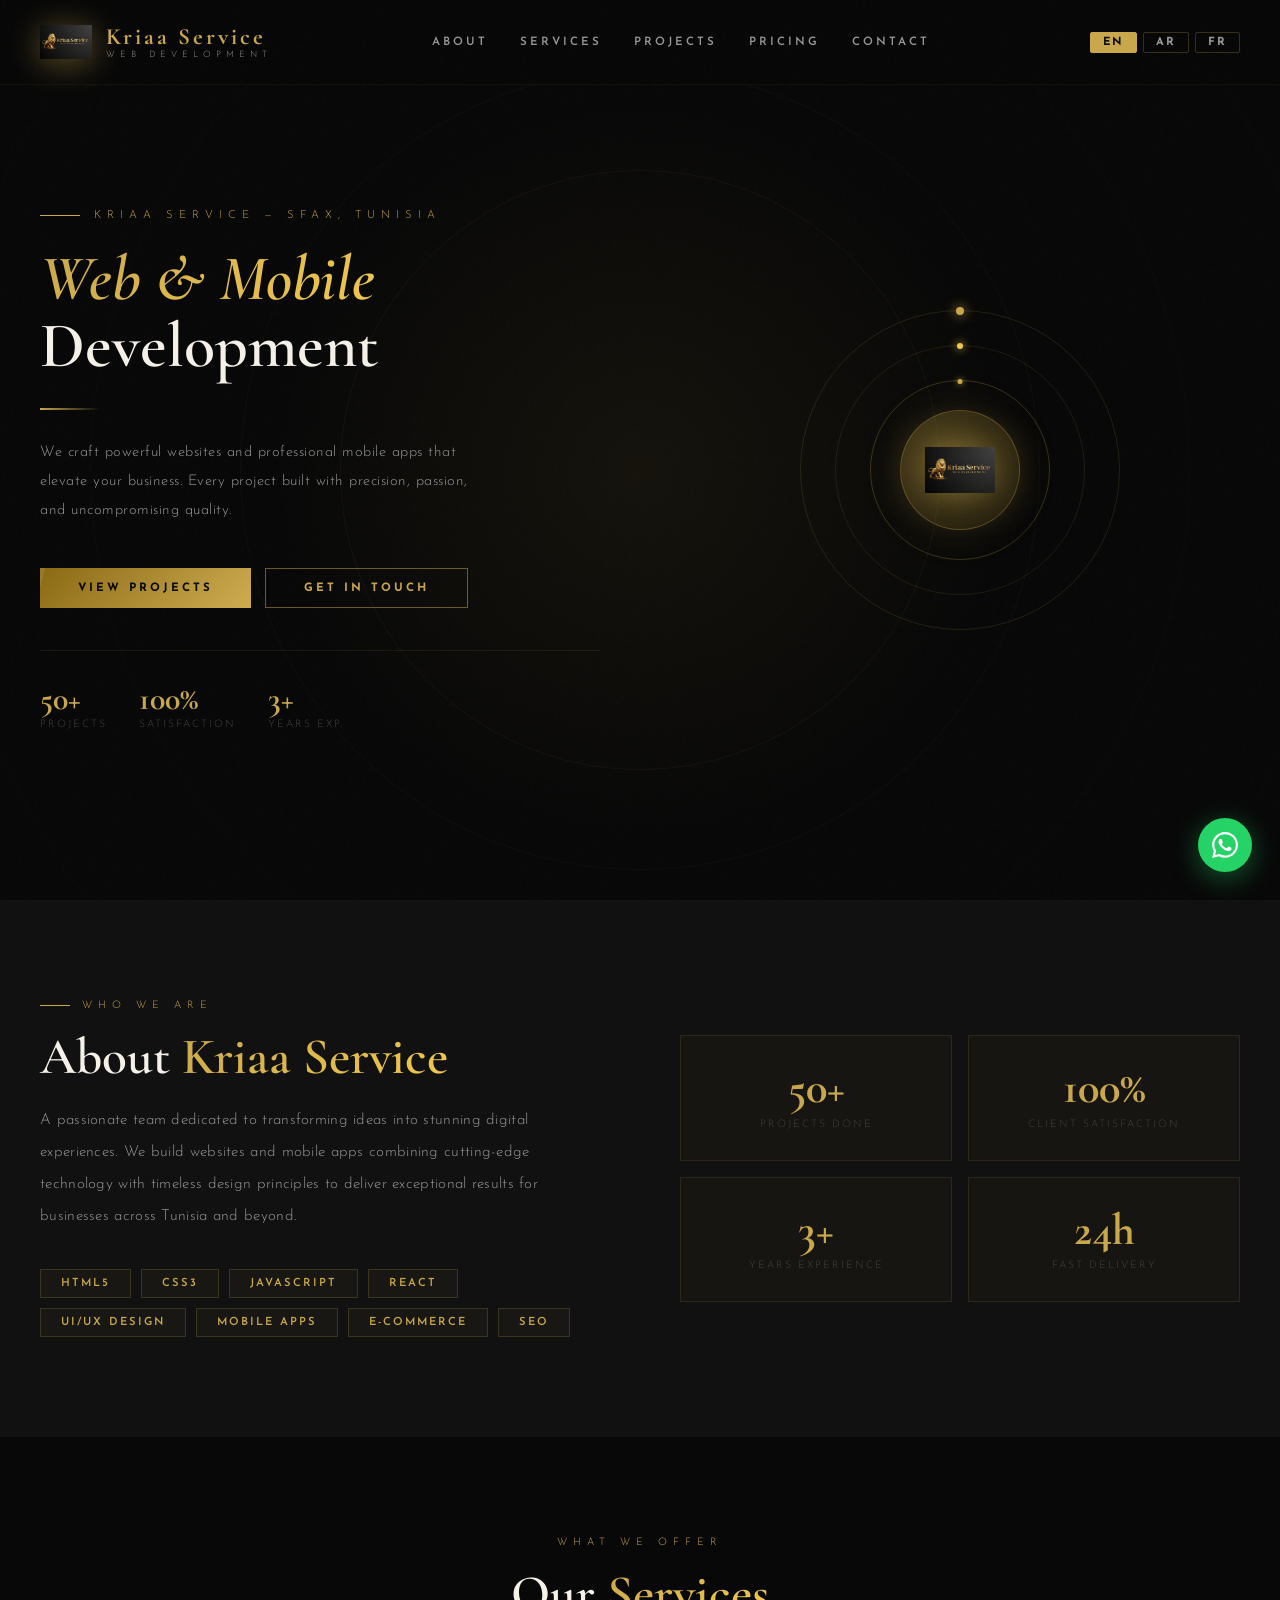
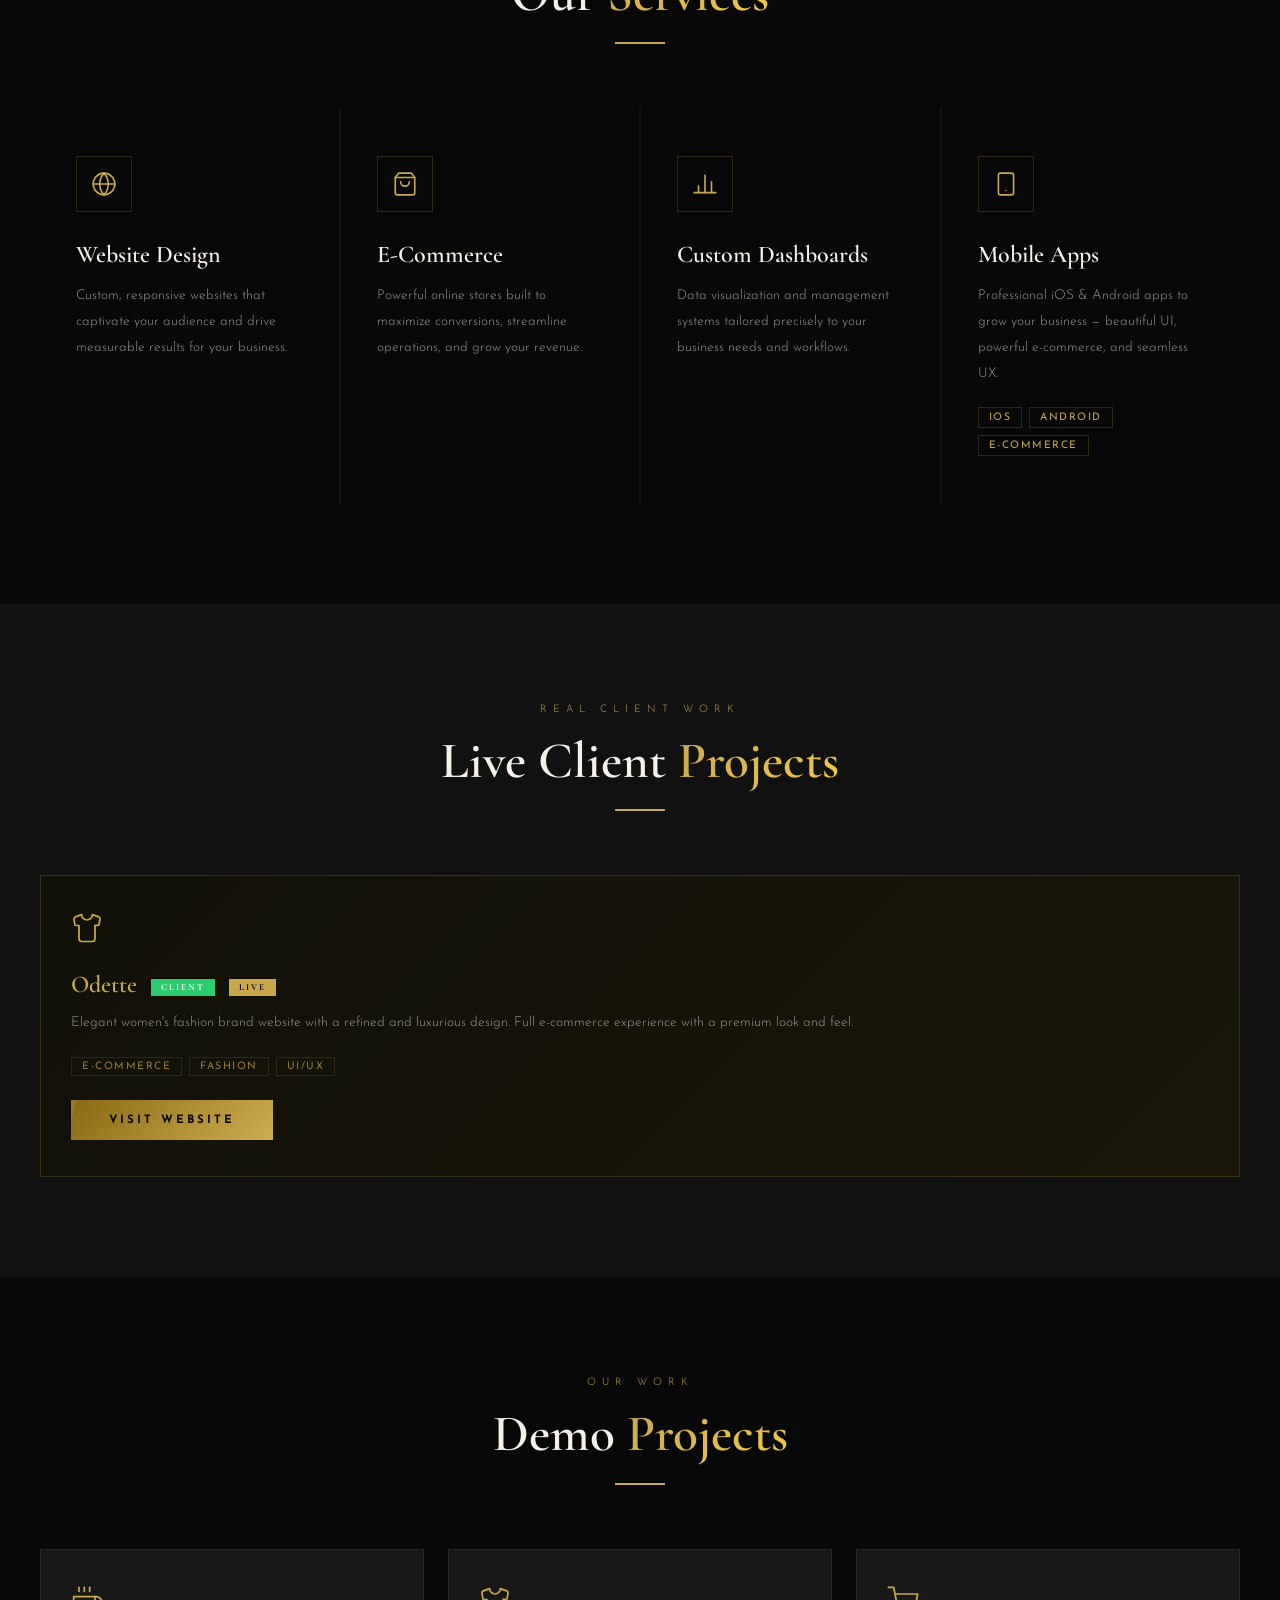
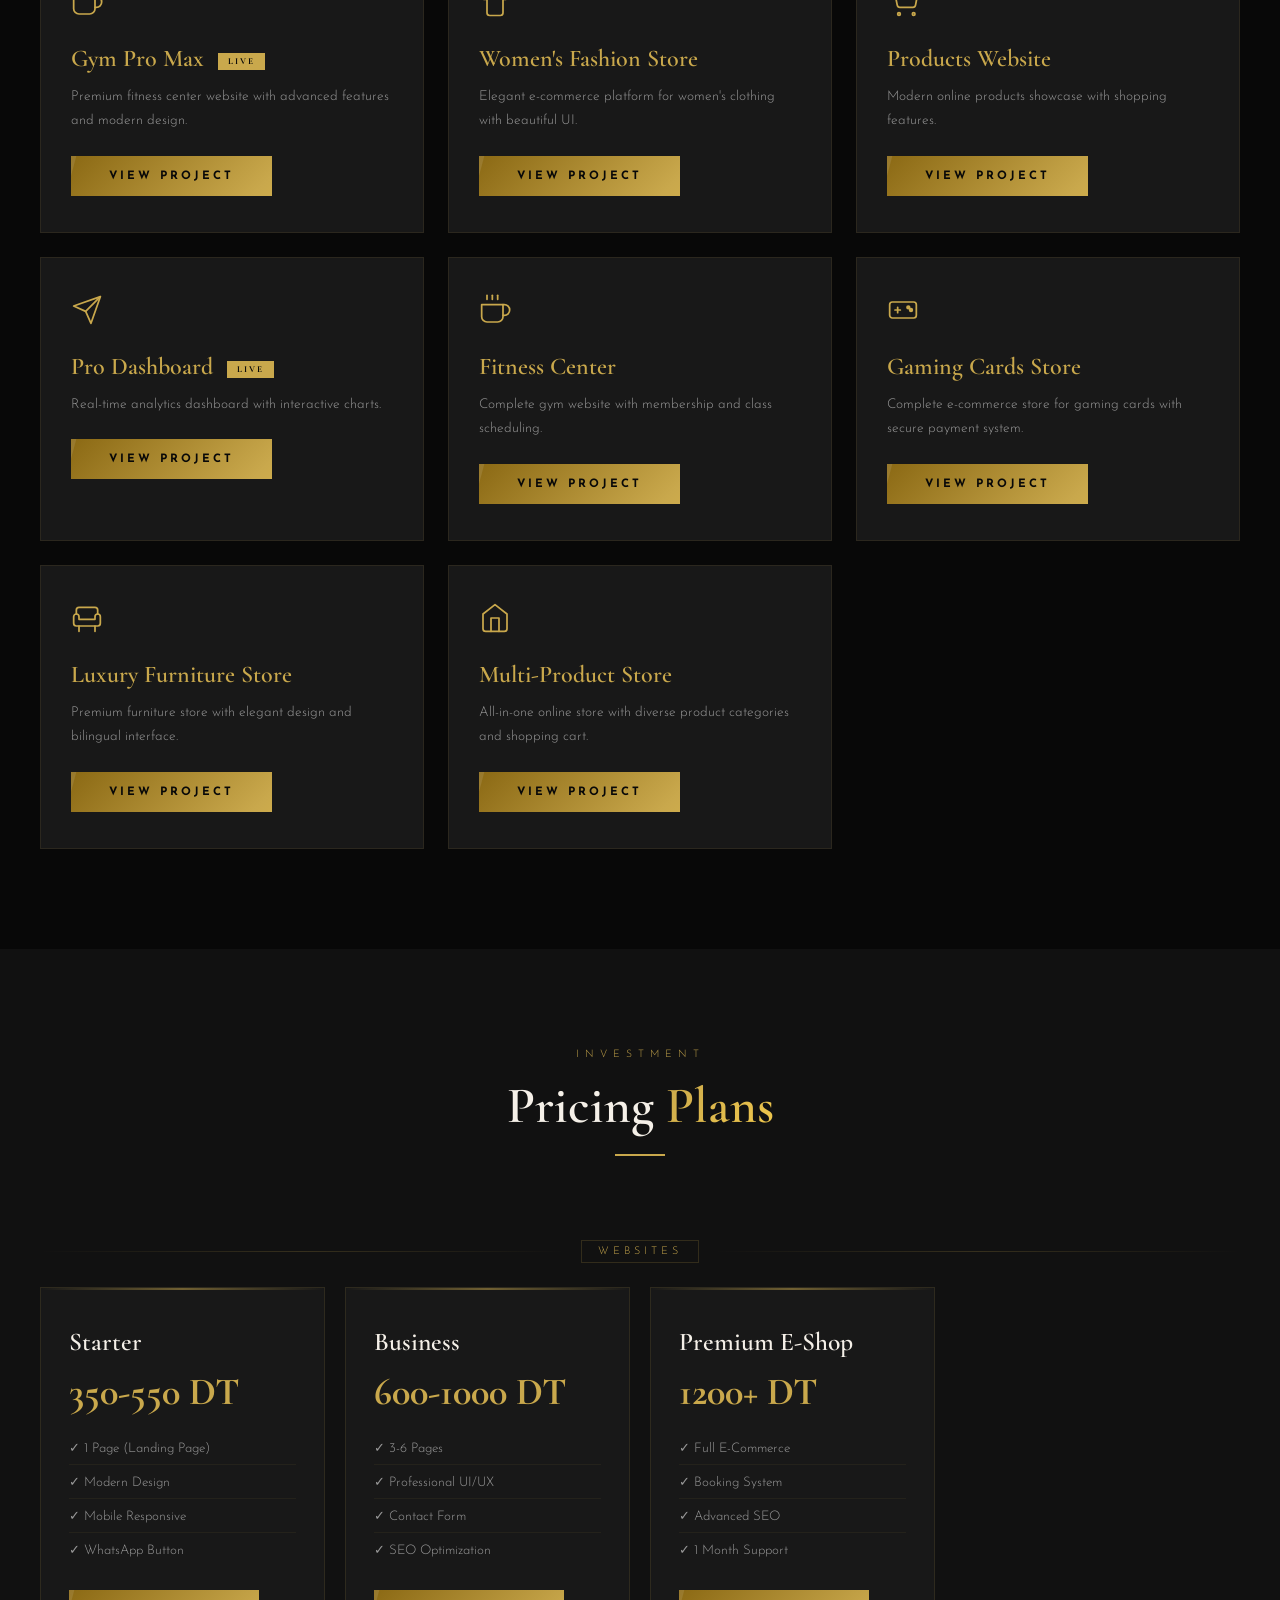
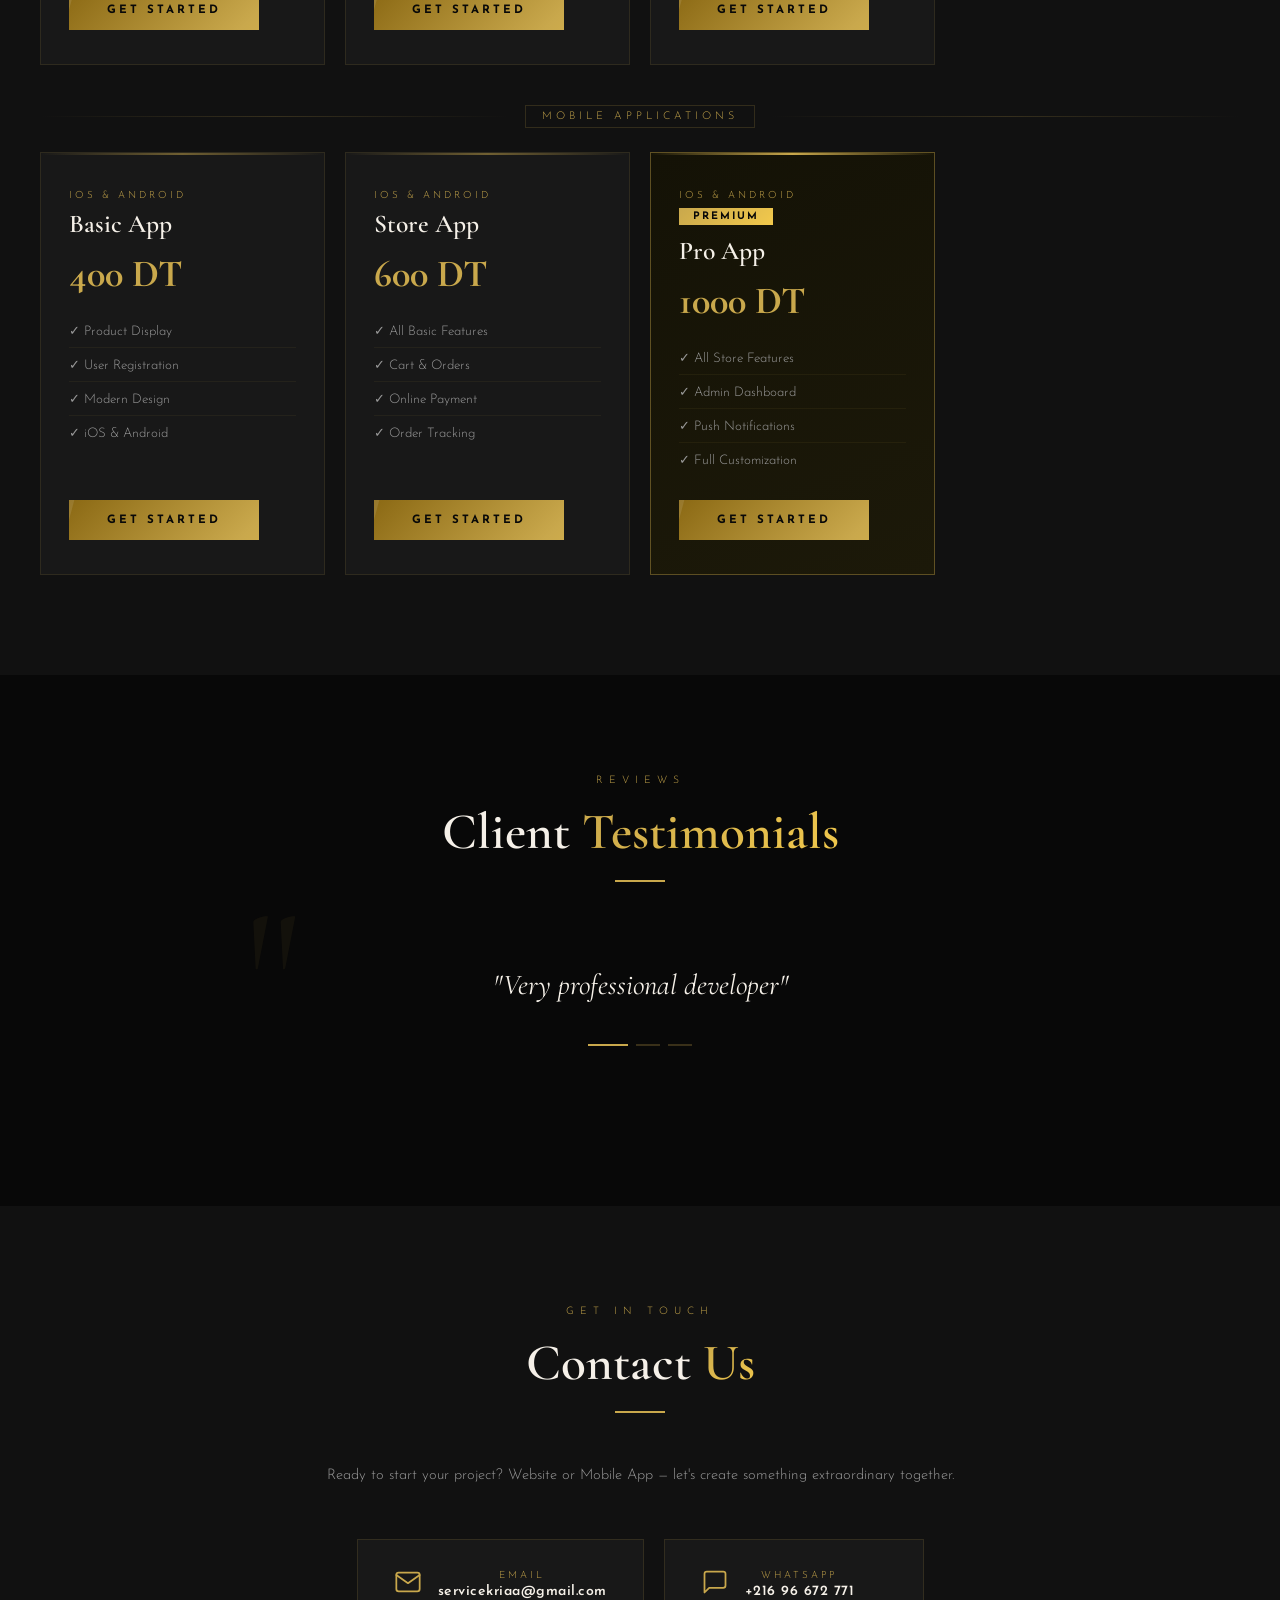
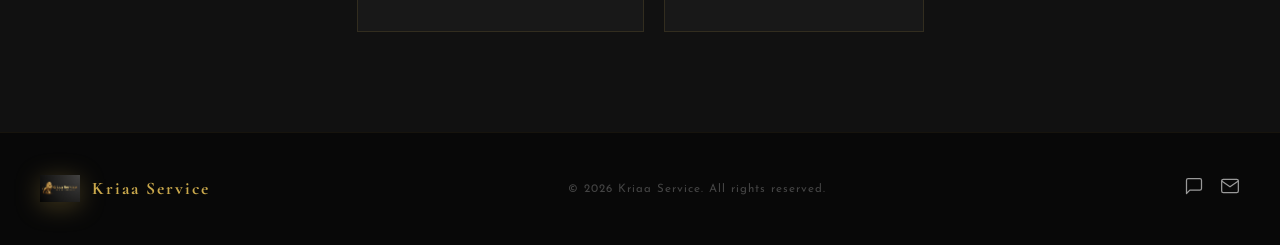
==== commit 79f460a8: "Update index.html" ====
--- a/index.html
+++ b/index.html
@@ -5,753 +5,1787 @@
 <meta name="viewport" content="width=device-width, initial-scale=1.0">
 <meta name="format-detection" content="telephone=no">
 <title>Kriaa Service - Premium Web & Mobile Development</title>
-<link href="https://fonts.googleapis.com/css2?family=Playfair+Display:wght@400;600;700;900&family=Montserrat:wght@300;400;500;600;700&display=swap" rel="stylesheet">
-<meta property="og:title" content="Kriaa Service Web Dev | Création Site Web & SEO en Tunisie - Sfax">
+<link href="https://fonts.googleapis.com/css2?family=Cormorant+Garamond:ital,wght@0,300;0,400;0,600;0,700;1,400&family=Josefin+Sans:wght@200;300;400;600;700&display=swap" rel="stylesheet">
+<meta property="og:title" content="Kriaa Service Web Dev | Création Site Web & SEO en Tunisie">
 <meta property="og:image" content="https://ik.imagekit.io/598oq8jpn/WhatsApp%20Image%202026-04-15%20at%2012.05.56%20AM.jpeg">
-<meta property="og:description" content="Kriaa Service Web Dev agence spécialisée dans la création de sites web en Tunisie. Développement de sites modernes, e-commerce et optimisation SEO pour améliorer votre visibilité en ligne à Sfax et partout en Tunisie.">
-<meta name="keywords" content="création site web Tunisie, développeur web Tunisie, web design Tunisie, agence web Tunisie, création site web Sfax, développeur web Sfax, SEO Tunisie, création site internet professionnel, création site e-commerce Tunisie, développement site vitrine, création boutique en ligne, optimisation SEO site web, site web responsive design, maintenance site web, web development Tunisia, website design Tunisia, SEO services Tunisia, freelance web developer, ecommerce website development, responsive web design, agence web Sfax, développeur freelance Sfax, création site web Tunisie pas cher, création site web rapide Tunisie, combien coûte un site web en Tunisie, meilleur développeur web en Tunisie, création site e-commerce en Tunisie prix, agence création site web Sfax Tunisie, freelance web developer Tunisia affordable">
+<meta property="og:description" content="Kriaa Service Web Dev - agence spécialisée dans la création de sites web en Tunisie.">
 <link rel="icon" type="image/png" href="https://ik.imagekit.io/598oq8jpn/WhatsApp%20Image%202026-04-15%20at%2012.05.56%20AM.jpeg">
 <style>
+:root {
+  --gold: #C9A84C;
+  --gold-bright: #F2C94C;
+  --gold-dark: #8B6914;
+  --gold-muted: rgba(201,168,76,0.15);
+  --obsidian: #080808;
+  --charcoal: #111111;
+  --onyx: #181818;
+  --smoke: #222222;
+  --ash: #444444;
+  --silver: #999999;
+  --cream: #F5F0E8;
+  --white: #FFFFFF;
+}
+
 * { margin: 0; padding: 0; box-sizing: border-box; }
-:root {
-    --gold: #D4AF37;
-    --gold-light: #F4D03F;
-    --gold-dark: #B8860B;
-    --black: #0a0a0a;
-    --dark-gray: #1a1a1a;
-    --gray: #2a2a2a;
-    --light-gray: #888;
-    --white: #ffffff;
-    --cream: #faf8f3;
-}
-body { font-family: 'Montserrat', sans-serif; background: var(--black); color: var(--cream); line-height: 1.6; overflow-x: hidden; }
-body::before { content: ''; position: fixed; inset: 0; background: radial-gradient(ellipse at 20% 30%, rgba(212,175,55,0.08) 0%, transparent 50%), radial-gradient(ellipse at 80% 70%, rgba(212,175,55,0.06) 0%, transparent 50%); pointer-events: none; z-index: 0; }
-header { position: fixed; top: 0; width: 100%; background: rgba(10,10,10,0.95); backdrop-filter: blur(20px); border-bottom: 1px solid rgba(212,175,55,0.1); padding: 15px 30px; z-index: 1000; transition: all 0.3s ease; }
-header.scrolled { padding: 10px 30px; box-shadow: 0 10px 40px rgba(0,0,0,0.6); }
-.nav-container { max-width: 1400px; margin: 0 auto; display: flex; align-items: center; justify-content: space-between; flex-wrap: wrap; gap: 15px; }
-.logo-header { display: flex; align-items: center; gap: 15px; text-decoration: none; }
-.logo-img { width: 65px; height: 65px; object-fit: contain; filter: drop-shadow(0 5px 20px rgba(212,175,55,0.4)); transition: transform 0.3s ease; }
-.logo-header:hover .logo-img { transform: scale(1.08); }
-.logo-text h1 { font-family: 'Playfair Display', serif; font-size: 1.5em; font-weight: 700; color: var(--gold); letter-spacing: 2px; margin: 0; }
-.logo-text span { font-size: 0.6em; color: var(--light-gray); letter-spacing: 3px; text-transform: uppercase; font-weight: 400; }
-.nav-right { display: flex; align-items: center; gap: 20px; flex-wrap: wrap; }
-nav { display: flex; gap: 25px; align-items: center; flex-wrap: wrap; }
-nav a { color: var(--cream); text-decoration: none; font-size: 0.9em; font-weight: 500; letter-spacing: 1px; text-transform: uppercase; position: relative; transition: color 0.3s ease; }
-nav a::after { content: ''; position: absolute; bottom: -5px; left: 0; width: 0; height: 2px; background: linear-gradient(90deg, var(--gold), var(--gold-light)); transition: width 0.3s ease; }
+
+html { scroll-behavior: smooth; }
+
+body {
+  font-family: 'Josefin Sans', sans-serif;
+  background: var(--obsidian);
+  color: var(--cream);
+  overflow-x: hidden;
+  cursor: default;
+}
+
+/* ── GRAIN TEXTURE OVERLAY ── */
+body::after {
+  content: '';
+  position: fixed;
+  inset: 0;
+  background-image: url("data:image/svg+xml,%3Csvg viewBox='0 0 256 256' xmlns='http://www.w3.org/2000/svg'%3E%3Cfilter id='noise'%3E%3CfeTurbulence type='fractalNoise' baseFrequency='0.9' numOctaves='4' stitchTiles='stitch'/%3E%3C/filter%3E%3Crect width='100%25' height='100%25' filter='url(%23noise)' opacity='0.04'/%3E%3C/svg%3E");
+  pointer-events: none;
+  z-index: 9999;
+  opacity: 0.35;
+}
+
+/* ── SCROLLBAR ── */
+::-webkit-scrollbar { width: 4px; }
+::-webkit-scrollbar-track { background: var(--obsidian); }
+::-webkit-scrollbar-thumb { background: var(--gold-dark); border-radius: 2px; }
+
+/* ══════════════════════════════
+   HEADER
+══════════════════════════════ */
+header {
+  position: fixed;
+  top: 0; width: 100%;
+  z-index: 1000;
+  padding: 16px 40px;
+  display: flex;
+  align-items: center;
+  justify-content: space-between;
+  background: rgba(8,8,8,0.92);
+  backdrop-filter: blur(24px);
+  border-bottom: 1px solid rgba(201,168,76,0.08);
+  transition: all 0.4s ease;
+}
+header.scrolled {
+  padding: 10px 40px;
+  border-bottom-color: rgba(201,168,76,0.18);
+  box-shadow: 0 8px 60px rgba(0,0,0,0.7);
+}
+
+.logo-wrap {
+  display: flex;
+  align-items: center;
+  gap: 14px;
+  text-decoration: none;
+}
+.logo-img {
+  width: 52px; height: 52px;
+  object-fit: contain;
+  filter: drop-shadow(0 4px 16px rgba(201,168,76,0.45));
+  transition: transform 0.4s ease;
+}
+.logo-wrap:hover .logo-img { transform: scale(1.1) rotate(5deg); }
+.logo-name {
+  font-family: 'Cormorant Garamond', serif;
+  font-size: 1.45em;
+  font-weight: 700;
+  color: var(--gold);
+  letter-spacing: 3px;
+  line-height: 1.1;
+}
+.logo-sub {
+  font-size: 0.55em;
+  color: var(--silver);
+  letter-spacing: 5px;
+  font-weight: 300;
+  text-transform: uppercase;
+  display: block;
+  font-family: 'Josefin Sans', sans-serif;
+}
+
+nav { display: flex; gap: 32px; align-items: center; }
+nav a {
+  font-size: 0.72em;
+  font-weight: 600;
+  letter-spacing: 3px;
+  text-transform: uppercase;
+  color: var(--silver);
+  text-decoration: none;
+  position: relative;
+  transition: color 0.3s;
+}
+nav a::after {
+  content: '';
+  position: absolute;
+  bottom: -4px; left: 50%;
+  transform: translateX(-50%);
+  width: 0; height: 1px;
+  background: var(--gold);
+  transition: width 0.3s;
+}
 nav a:hover { color: var(--gold); }
 nav a:hover::after { width: 100%; }
-.lang-switcher { display: flex; gap: 8px; }
-.lang-btn { background: transparent; border: 1px solid rgba(212,175,55,0.3); color: var(--cream); padding: 5px 12px; border-radius: 20px; cursor: pointer; font-size: 0.8em; font-weight: 600; transition: all 0.3s ease; }
-.lang-btn:hover, .lang-btn.active { background: linear-gradient(135deg, var(--gold), var(--gold-light)); color: var(--black); border-color: transparent; box-shadow: 0 4px 20px rgba(212,175,55,0.4); }
-.mobile-menu-btn { display: none; background: none; border: none; color: var(--gold); font-size: 1.5em; cursor: pointer; padding: 5px; }
-.hero { min-height: 100vh; display: flex; align-items: center; justify-content: center; position: relative; padding: 140px 30px 80px; }
-.hero-content { max-width: 1200px; display: grid; grid-template-columns: 1fr 1fr; gap: 60px; align-items: center; }
-.hero-text { animation: slideInLeft 1s ease-out 0.3s both; }
-@keyframes slideInLeft { from { opacity: 0; transform: translateX(-50px); } to { opacity: 1; transform: translateX(0); } }
-.hero-text h2 { font-family: 'Playfair Display', serif; font-size: 3.5em; font-weight: 900; line-height: 1.1; margin-bottom: 20px; background: linear-gradient(135deg, var(--gold), var(--gold-light)); -webkit-background-clip: text; -webkit-text-fill-color: transparent; background-clip: text; }
-.hero-text .subtitle { font-size: 1.2em; color: var(--light-gray); margin-bottom: 25px; font-weight: 300; letter-spacing: 2px; }
-.hero-text p { font-size: 1.05em; color: var(--light-gray); line-height: 1.8; margin-bottom: 35px; }
-.hero-btns { display: flex; gap: 15px; flex-wrap: wrap; }
-.btn-primary, .btn-secondary { padding: 14px 35px; border-radius: 50px; font-weight: 600; letter-spacing: 1px; text-transform: uppercase; font-size: 0.9em; cursor: pointer; transition: all 0.3s ease; border: none; text-decoration: none; display: inline-block; }
-.btn-primary { background: linear-gradient(135deg, var(--gold), var(--gold-light)); color: var(--black); box-shadow: 0 10px 40px rgba(212,175,55,0.3); }
-.btn-primary:hover { transform: translateY(-3px); box-shadow: 0 15px 50px rgba(212,175,55,0.5); }
-.btn-secondary { background: transparent; color: var(--gold); border: 2px solid var(--gold); }
-.btn-secondary:hover { background: var(--gold); color: var(--black); transform: translateY(-3px); }
-.hero-visual { animation: slideInRight 1s ease-out 0.5s both; display: flex; justify-content: center; }
-@keyframes slideInRight { from { opacity: 0; transform: translateX(50px); } to { opacity: 1; transform: translateX(0); } }
-.hero-box { width: 100%; max-width: 350px; padding: 35px 25px; background: linear-gradient(135deg, rgba(212,175,55,0.06), rgba(212,175,55,0.02)); border: 1px solid rgba(212,175,55,0.15); border-radius: 30px; display: flex; align-items: center; justify-content: center; flex-direction: column; gap: 15px; animation: float 6s ease-in-out infinite; }
-@keyframes float { 0%, 100% { transform: translateY(0); } 50% { transform: translateY(-20px); } }
-.hero-box-emoji { font-size: 3em; }
-.hero-box-title { font-family: 'Playfair Display', serif; font-size: 1.1em; color: var(--gold); text-align: center; letter-spacing: 2px; }
-.hero-pills { display: flex; gap: 12px; flex-wrap: wrap; justify-content: center; }
-.hero-pill { background: rgba(212,175,55,0.1); border: 1px solid rgba(212,175,55,0.3); border-radius: 14px; padding: 12px 18px; text-align: center; }
-.hero-pill-icon { font-size: 1.4em; }
-.hero-pill-label { font-size: 0.65em; color: var(--gold); margin-top: 5px; font-weight: 700; letter-spacing: 1px; }
-section { padding: 80px 30px; position: relative; z-index: 1; }
-.section-header { text-align: center; margin-bottom: 60px; }
-.section-label { font-size: 0.85em; text-transform: uppercase; letter-spacing: 3px; color: var(--gold); font-weight: 600; margin-bottom: 15px; }
-.section-title { font-family: 'Playfair Display', serif; font-size: 3em; font-weight: 700; color: var(--cream); position: relative; display: inline-block; }
-.section-title::after { content: ''; position: absolute; bottom: -15px; left: 50%; transform: translateX(-50%); width: 80px; height: 3px; background: linear-gradient(90deg, transparent, var(--gold), transparent); }
-#about { background: linear-gradient(135deg, var(--dark-gray), var(--gray)); }
-.about-content { max-width: 1000px; margin: 0 auto; text-align: center; }
-.about-content p { font-size: 1.1em; line-height: 2; color: var(--light-gray); margin-bottom: 40px; }
-.skills-grid { display: flex; justify-content: center; gap: 12px; flex-wrap: wrap; }
-.skill-tag { background: linear-gradient(135deg, rgba(212,175,55,0.15), rgba(212,175,55,0.05)); border: 1px solid rgba(212,175,55,0.3); color: var(--gold); padding: 10px 25px; border-radius: 50px; font-weight: 600; letter-spacing: 1px; transition: all 0.3s ease; cursor: default; font-size: 0.95em; }
-.skill-tag:hover { background: linear-gradient(135deg, var(--gold), var(--gold-light)); color: var(--black); transform: translateY(-3px); box-shadow: 0 10px 30px rgba(212,175,55,0.3); }
-.services-grid { display: grid; grid-template-columns: repeat(auto-fit, minmax(260px, 1fr)); gap: 30px; max-width: 1200px; margin: 0 auto; }
-.service-card { background: linear-gradient(135deg, var(--dark-gray), var(--gray)); padding: 40px 30px; border-radius: 20px; border: 1px solid rgba(212,175,55,0.1); transition: all 0.4s ease; text-align: center; position: relative; overflow: hidden; }
-.service-card::before { content: ''; position: absolute; top: 0; left: 0; right: 0; height: 3px; background: linear-gradient(90deg, transparent, var(--gold), transparent); opacity: 0; transition: opacity 0.3s ease; }
-.service-card:hover::before { opacity: 1; }
-.service-card:hover { transform: translateY(-10px); border-color: rgba(212,175,55,0.3); box-shadow: 0 20px 60px rgba(0,0,0,0.5); }
-.service-card.mobile-service { border-color: rgba(212,175,55,0.2); background: linear-gradient(135deg, #191903, #221e04); }
-.service-card.mobile-service::before { opacity: 0.4; }
-.service-icon { font-size: 3em; margin-bottom: 20px; filter: drop-shadow(0 5px 20px rgba(212,175,55,0.3)); }
-.service-card h3 { font-family: 'Playfair Display', serif; font-size: 1.6em; color: var(--gold); margin-bottom: 15px; }
-.service-card p { color: var(--light-gray); line-height: 1.8; font-size: 1em; }
-.mobile-features-list { display: flex; flex-wrap: wrap; gap: 8px; margin-top: 18px; justify-content: center; }
-.mobile-feat { background: rgba(212,175,55,0.1); border: 1px solid rgba(212,175,55,0.25); color: var(--gold); padding: 4px 12px; border-radius: 20px; font-size: 0.75em; font-weight: 600; }
-
-/* ====== PROJECTS ====== */
-#projects { background: linear-gradient(135deg, var(--dark-gray), var(--gray)); }
-#demo-projects { background: var(--black); }
-
-.projects-divider { display: flex; align-items: center; gap: 18px; margin: 0 auto 50px; max-width: 1400px; }
-.projects-divider::before, .projects-divider::after { content: ''; flex: 1; height: 1px; background: linear-gradient(90deg, transparent, rgba(212,175,55,0.3), transparent); }
-.projects-divider span { color: var(--gold); font-size: 0.8em; font-weight: 700; letter-spacing: 3px; text-transform: uppercase; white-space: nowrap; padding: 6px 18px; border: 1px solid rgba(212,175,55,0.22); border-radius: 30px; background: rgba(212,175,55,0.06); }
-
-.projects-grid { display: grid; grid-template-columns: repeat(auto-fit, minmax(300px, 1fr)); gap: 30px; max-width: 1400px; margin: 0 auto; }
-.project-card { background: var(--gray); border-radius: 20px; overflow: hidden; border: 1px solid rgba(212,175,55,0.1); transition: all 0.4s ease; position: relative; }
-.project-card::before { content: ''; position: absolute; top: 0; left: 0; right: 0; height: 4px; background: linear-gradient(90deg, var(--gold), var(--gold-light), var(--gold)); }
-.project-card:hover { transform: translateY(-10px); box-shadow: 0 20px 60px rgba(0,0,0,0.5); border-color: rgba(212,175,55,0.3); }
-
-/* Real project card — slightly elevated style */
-.project-card.real-project { border-color: rgba(212,175,55,0.25); background: linear-gradient(135deg, #1c1a0a, #252106); }
-.project-card.real-project::before { background: linear-gradient(90deg, var(--gold-dark), var(--gold), var(--gold-light), var(--gold)); }
-
-.project-content { padding: 35px; }
-.project-icon { font-size: 2.5em; margin-bottom: 15px; }
-.project-title { font-family: 'Playfair Display', serif; font-size: 1.6em; color: var(--gold); margin-bottom: 12px; }
-.live-badge { display: inline-block; background: linear-gradient(135deg, var(--gold), var(--gold-light)); color: var(--black); font-size: 0.45em; font-weight: 800; padding: 4px 12px; border-radius: 20px; vertical-align: middle; margin-left: 10px; letter-spacing: 1px; text-transform: uppercase; animation: pulseBadge 2s ease-in-out infinite; }
-@keyframes pulseBadge { 0%, 100% { box-shadow: 0 0 0 0 rgba(212,175,55,0.5); } 50% { box-shadow: 0 0 0 8px rgba(212,175,55,0); } }
-.real-badge { display: inline-block; background: linear-gradient(135deg, #2ecc71, #27ae60); color: #fff; font-size: 0.42em; font-weight: 800; padding: 4px 12px; border-radius: 20px; vertical-align: middle; margin-left: 10px; letter-spacing: 1px; text-transform: uppercase; animation: pulseBadgeGreen 2s ease-in-out infinite; }
-@keyframes pulseBadgeGreen { 0%, 100% { box-shadow: 0 0 0 0 rgba(46,204,113,0.5); } 50% { box-shadow: 0 0 0 8px rgba(46,204,113,0); } }
-.project-desc { color: var(--light-gray); line-height: 1.7; margin-bottom: 20px; font-size: 1em; }
-.project-tags { display: flex; flex-wrap: wrap; gap: 8px; margin-bottom: 20px; }
-.project-tag { background: rgba(212,175,55,0.1); border: 1px solid rgba(212,175,55,0.25); color: var(--gold); padding: 3px 12px; border-radius: 20px; font-size: 0.72em; font-weight: 600; }
-.project-btn { padding: 10px 25px; background: linear-gradient(135deg, var(--gold), var(--gold-light)); color: var(--black); border: none; border-radius: 50px; font-weight: 600; letter-spacing: 1px; text-transform: uppercase; cursor: pointer; transition: all 0.3s ease; font-size: 0.85em; }
-.project-btn:hover { transform: translateY(-2px); box-shadow: 0 10px 30px rgba(212,175,55,0.4); }
-
-/* ====== PRICING ====== */
-.pricing-grid { display: grid; grid-template-columns: repeat(auto-fit, minmax(255px, 1fr)); gap: 22px; max-width: 1300px; margin: 0 auto; }
-.pricing-divider { grid-column: 1 / -1; display: flex; align-items: center; gap: 18px; margin: 18px 0 6px; }
-.pricing-divider::before, .pricing-divider::after { content: ''; flex: 1; height: 1px; background: linear-gradient(90deg, transparent, rgba(212,175,55,0.3), transparent); }
-.pricing-divider span { color: var(--gold); font-size: 0.8em; font-weight: 700; letter-spacing: 3px; text-transform: uppercase; white-space: nowrap; padding: 6px 18px; border: 1px solid rgba(212,175,55,0.22); border-radius: 30px; background: rgba(212,175,55,0.06); }
-.pricing-card { background: linear-gradient(135deg, var(--dark-gray), var(--gray)); padding: 36px 26px 28px; border-radius: 20px; border: 1px solid rgba(212,175,55,0.2); text-align: center; transition: all 0.4s ease; position: relative; display: flex; flex-direction: column; align-items: center; }
-.pricing-card::before { content: ''; position: absolute; top: 0; left: 0; right: 0; height: 3px; background: linear-gradient(90deg, transparent, var(--gold), transparent); }
-.pricing-card:hover { transform: translateY(-10px); border-color: rgba(212,175,55,0.4); box-shadow: 0 20px 60px rgba(0,0,0,0.5); }
-.pricing-card h3 { font-family: 'Playfair Display', serif; font-size: 1.55em; color: var(--cream); margin-bottom: 12px; }
-.price { font-family: 'Playfair Display', serif; font-size: 2.4em; font-weight: 700; color: var(--gold); margin: 8px 0; }
-.price a { color: var(--gold); text-decoration: none; pointer-events: none; }
-.pricing-card ul { list-style: none; margin: 18px 0; text-align: left; width: 100%; }
-.pricing-card li { color: var(--light-gray); padding: 8px 0; border-bottom: 1px solid rgba(212,175,55,0.1); font-size: 0.94em; }
+
+.header-right { display: flex; align-items: center; gap: 20px; }
+.lang-switcher { display: flex; gap: 6px; }
+.lang-btn {
+  background: transparent;
+  border: 1px solid rgba(201,168,76,0.25);
+  color: var(--silver);
+  padding: 4px 12px;
+  border-radius: 2px;
+  cursor: pointer;
+  font-family: 'Josefin Sans', sans-serif;
+  font-size: 0.7em;
+  font-weight: 700;
+  letter-spacing: 2px;
+  transition: all 0.3s;
+}
+.lang-btn:hover, .lang-btn.active {
+  background: var(--gold);
+  color: var(--obsidian);
+  border-color: var(--gold);
+}
+
+.mobile-menu-btn {
+  display: none;
+  background: none;
+  border: 1px solid rgba(201,168,76,0.3);
+  color: var(--gold);
+  width: 38px; height: 38px;
+  border-radius: 2px;
+  cursor: pointer;
+  font-size: 1.1em;
+  align-items: center;
+  justify-content: center;
+}
+
+/* ══════════════════════════════
+   HERO
+══════════════════════════════ */
+.hero {
+  min-height: 100vh;
+  display: flex;
+  align-items: center;
+  justify-content: center;
+  position: relative;
+  overflow: hidden;
+  padding: 120px 40px 80px;
+}
+
+/* Rotating ring background */
+.hero-ring {
+  position: absolute;
+  border-radius: 50%;
+  border: 1px solid rgba(201,168,76,0.07);
+  animation: ringRotate var(--dur, 40s) linear infinite;
+  pointer-events: none;
+}
+.hero-ring:nth-child(1) { width: 600px; height: 600px; --dur: 50s; border-color: rgba(201,168,76,0.06); }
+.hero-ring:nth-child(2) { width: 800px; height: 800px; --dur: 70s; animation-direction: reverse; border-color: rgba(201,168,76,0.04); }
+.hero-ring:nth-child(3) { width: 1100px; height: 1100px; --dur: 100s; border-color: rgba(201,168,76,0.025); }
+.hero-ring:nth-child(4) { width: 1400px; height: 1400px; --dur: 130s; animation-direction: reverse; border-color: rgba(201,168,76,0.015); }
+
+@keyframes ringRotate {
+  from { transform: rotate(0deg); }
+  to { transform: rotate(360deg); }
+}
+
+/* Radial glow */
+.hero::before {
+  content: '';
+  position: absolute;
+  width: 800px; height: 800px;
+  background: radial-gradient(circle, rgba(201,168,76,0.07) 0%, transparent 65%);
+  border-radius: 50%;
+  pointer-events: none;
+}
+
+.hero-inner {
+  position: relative;
+  z-index: 2;
+  display: grid;
+  grid-template-columns: 1fr 1fr;
+  gap: 80px;
+  align-items: center;
+  max-width: 1200px;
+  width: 100%;
+}
+
+.hero-text { animation: fadeSlideLeft 1.2s cubic-bezier(.16,1,.3,1) both; }
+@keyframes fadeSlideLeft {
+  from { opacity: 0; transform: translateX(-40px); }
+  to { opacity: 1; transform: translateX(0); }
+}
+
+.hero-eyebrow {
+  font-size: 0.7em;
+  letter-spacing: 6px;
+  text-transform: uppercase;
+  color: var(--gold);
+  margin-bottom: 24px;
+  display: flex;
+  align-items: center;
+  gap: 14px;
+  font-weight: 300;
+}
+.hero-eyebrow::before {
+  content: '';
+  width: 40px; height: 1px;
+  background: var(--gold);
+}
+
+.hero-h1 {
+  font-family: 'Cormorant Garamond', serif;
+  font-size: clamp(2.8em, 5vw, 4.5em);
+  font-weight: 600;
+  line-height: 1.05;
+  color: var(--cream);
+  margin-bottom: 10px;
+}
+.hero-h1 em {
+  font-style: italic;
+  background: linear-gradient(135deg, var(--gold), var(--gold-bright));
+  -webkit-background-clip: text;
+  -webkit-text-fill-color: transparent;
+  background-clip: text;
+}
+
+.hero-divider {
+  width: 60px; height: 2px;
+  background: linear-gradient(90deg, var(--gold), transparent);
+  margin: 28px 0;
+}
+
+.hero-p {
+  font-size: 0.92em;
+  color: var(--silver);
+  line-height: 2;
+  font-weight: 300;
+  letter-spacing: 0.5px;
+  max-width: 440px;
+  margin-bottom: 42px;
+}
+
+.hero-btns { display: flex; gap: 14px; flex-wrap: wrap; }
+
+.btn-gold {
+  padding: 14px 38px;
+  background: linear-gradient(135deg, var(--gold-dark), var(--gold), var(--gold-bright));
+  background-size: 200%;
+  background-position: 0%;
+  color: var(--obsidian);
+  font-family: 'Josefin Sans', sans-serif;
+  font-size: 0.72em;
+  font-weight: 700;
+  letter-spacing: 3px;
+  text-transform: uppercase;
+  border: none;
+  border-radius: 0;
+  cursor: pointer;
+  text-decoration: none;
+  display: inline-block;
+  transition: all 0.4s ease;
+  position: relative;
+  overflow: hidden;
+}
+.btn-gold::before {
+  content: '';
+  position: absolute;
+  inset: 0;
+  background: rgba(255,255,255,0.1);
+  transform: translateX(-100%) skewX(-15deg);
+  transition: transform 0.4s ease;
+}
+.btn-gold:hover::before { transform: translateX(120%) skewX(-15deg); }
+.btn-gold:hover { background-position: 100%; transform: translateY(-2px); box-shadow: 0 12px 40px rgba(201,168,76,0.35); }
+
+.btn-outline {
+  padding: 13px 38px;
+  background: transparent;
+  color: var(--gold);
+  font-family: 'Josefin Sans', sans-serif;
+  font-size: 0.72em;
+  font-weight: 700;
+  letter-spacing: 3px;
+  text-transform: uppercase;
+  border: 1px solid rgba(201,168,76,0.5);
+  border-radius: 0;
+  cursor: pointer;
+  text-decoration: none;
+  display: inline-block;
+  transition: all 0.3s ease;
+}
+.btn-outline:hover {
+  background: rgba(201,168,76,0.08);
+  border-color: var(--gold);
+  transform: translateY(-2px);
+}
+
+/* ── Hero Visual: 360° Rotating Orb ── */
+.hero-visual {
+  display: flex;
+  justify-content: center;
+  align-items: center;
+  animation: fadeSlideRight 1.2s cubic-bezier(.16,1,.3,1) 0.2s both;
+}
+@keyframes fadeSlideRight {
+  from { opacity: 0; transform: translateX(40px); }
+  to { opacity: 1; transform: translateX(0); }
+}
+
+.orb-container {
+  position: relative;
+  width: 320px;
+  height: 320px;
+  display: flex;
+  align-items: center;
+  justify-content: center;
+}
+
+.orb-ring {
+  position: absolute;
+  border-radius: 50%;
+  border: 1px solid rgba(201,168,76,0.2);
+  animation: orbSpin var(--s, 12s) linear infinite;
+}
+.orb-ring:nth-child(1) {
+  width: 320px; height: 320px;
+  --s: 15s;
+  border-color: rgba(201,168,76,0.15);
+}
+.orb-ring:nth-child(1)::before {
+  content: '';
+  position: absolute;
+  width: 8px; height: 8px;
+  background: var(--gold);
+  border-radius: 50%;
+  top: -4px; left: 50%;
+  transform: translateX(-50%);
+  box-shadow: 0 0 12px var(--gold);
+}
+.orb-ring:nth-child(2) {
+  width: 250px; height: 250px;
+  --s: 10s;
+  animation-direction: reverse;
+  border-color: rgba(201,168,76,0.12);
+}
+.orb-ring:nth-child(2)::before {
+  content: '';
+  position: absolute;
+  width: 6px; height: 6px;
+  background: var(--gold-bright);
+  border-radius: 50%;
+  top: -3px; left: 50%;
+  transform: translateX(-50%);
+  box-shadow: 0 0 8px var(--gold-bright);
+}
+.orb-ring:nth-child(3) {
+  width: 180px; height: 180px;
+  --s: 7s;
+  border-color: rgba(201,168,76,0.25);
+}
+.orb-ring:nth-child(3)::before {
+  content: '';
+  position: absolute;
+  width: 5px; height: 5px;
+  background: var(--gold);
+  border-radius: 50%;
+  top: -2.5px; left: 50%;
+  transform: translateX(-50%);
+  box-shadow: 0 0 6px var(--gold);
+}
+
+@keyframes orbSpin {
+  from { transform: rotate(0deg); }
+  to { transform: rotate(360deg); }
+}
+
+.orb-core {
+  position: relative;
+  z-index: 2;
+  width: 120px; height: 120px;
+  background: radial-gradient(circle at 35% 35%, rgba(242,201,76,0.25), rgba(139,105,20,0.1));
+  border-radius: 50%;
+  border: 1px solid rgba(201,168,76,0.3);
+  display: flex;
+  align-items: center;
+  justify-content: center;
+  box-shadow: 0 0 40px rgba(201,168,76,0.15), inset 0 0 30px rgba(201,168,76,0.05);
+}
+
+.orb-logo {
+  width: 70px; height: 70px;
+  object-fit: contain;
+  filter: drop-shadow(0 0 20px rgba(201,168,76,0.6));
+  animation: logoBreath 4s ease-in-out infinite;
+}
+@keyframes logoBreath {
+  0%, 100% { filter: drop-shadow(0 0 20px rgba(201,168,76,0.6)); transform: scale(1); }
+  50% { filter: drop-shadow(0 0 35px rgba(201,168,76,0.9)); transform: scale(1.07); }
+}
+
+.hero-stats {
+  display: flex;
+  gap: 32px;
+  margin-top: 42px;
+  padding-top: 32px;
+  border-top: 1px solid rgba(201,168,76,0.1);
+}
+.stat-item { text-align: left; }
+.stat-num {
+  font-family: 'Cormorant Garamond', serif;
+  font-size: 2em;
+  font-weight: 700;
+  color: var(--gold);
+  line-height: 1;
+}
+.stat-label {
+  font-size: 0.65em;
+  letter-spacing: 2px;
+  color: var(--ash);
+  text-transform: uppercase;
+  margin-top: 4px;
+  font-weight: 300;
+}
+
+/* ══════════════════════════════
+   SECTIONS COMMON
+══════════════════════════════ */
+section {
+  padding: 100px 40px;
+  position: relative;
+}
+
+.section-tag {
+  font-size: 0.65em;
+  letter-spacing: 6px;
+  text-transform: uppercase;
+  color: var(--gold);
+  font-weight: 300;
+  margin-bottom: 18px;
+  display: flex;
+  align-items: center;
+  gap: 12px;
+}
+.section-tag::before {
+  content: '';
+  width: 30px; height: 1px;
+  background: var(--gold);
+  flex-shrink: 0;
+}
+
+.section-h2 {
+  font-family: 'Cormorant Garamond', serif;
+  font-size: clamp(2em, 4vw, 3.2em);
+  font-weight: 600;
+  color: var(--cream);
+  line-height: 1.1;
+  margin-bottom: 20px;
+}
+.section-h2 span {
+  background: linear-gradient(135deg, var(--gold), var(--gold-bright));
+  -webkit-background-clip: text;
+  -webkit-text-fill-color: transparent;
+  background-clip: text;
+}
+
+.section-head { margin-bottom: 64px; }
+.section-head.center { text-align: center; }
+.section-head.center .section-tag { justify-content: center; }
+.section-head.center .section-tag::before { display: none; }
+.section-head.center .section-h2::after {
+  content: '';
+  display: block;
+  width: 50px; height: 2px;
+  background: var(--gold);
+  margin: 20px auto 0;
+}
+
+/* ══════════════════════════════
+   ABOUT
+══════════════════════════════ */
+#about { background: var(--charcoal); }
+
+.about-grid {
+  display: grid;
+  grid-template-columns: 1fr 1fr;
+  gap: 80px;
+  align-items: center;
+  max-width: 1200px;
+  margin: 0 auto;
+}
+
+.about-text p {
+  font-size: 0.95em;
+  color: var(--silver);
+  line-height: 2.1;
+  font-weight: 300;
+  letter-spacing: 0.3px;
+  margin-bottom: 36px;
+}
+
+.skills-list {
+  display: flex;
+  flex-wrap: wrap;
+  gap: 10px;
+}
+.skill-chip {
+  padding: 8px 20px;
+  border: 1px solid rgba(201,168,76,0.2);
+  color: var(--gold);
+  font-size: 0.7em;
+  letter-spacing: 2px;
+  text-transform: uppercase;
+  font-weight: 600;
+  background: rgba(201,168,76,0.04);
+  transition: all 0.3s;
+  cursor: default;
+}
+.skill-chip:hover {
+  background: rgba(201,168,76,0.12);
+  border-color: rgba(201,168,76,0.5);
+  transform: translateY(-2px);
+}
+
+.about-visual {
+  display: grid;
+  grid-template-columns: 1fr 1fr;
+  gap: 16px;
+}
+.about-stat-box {
+  padding: 30px 24px;
+  border: 1px solid rgba(201,168,76,0.12);
+  background: rgba(201,168,76,0.03);
+  text-align: center;
+  position: relative;
+  overflow: hidden;
+  transition: all 0.3s;
+}
+.about-stat-box::before {
+  content: '';
+  position: absolute;
+  top: 0; left: 0; right: 0;
+  height: 2px;
+  background: linear-gradient(90deg, transparent, var(--gold), transparent);
+  opacity: 0;
+  transition: opacity 0.3s;
+}
+.about-stat-box:hover::before { opacity: 1; }
+.about-stat-box:hover { border-color: rgba(201,168,76,0.3); }
+.about-stat-box .num {
+  font-family: 'Cormorant Garamond', serif;
+  font-size: 2.8em;
+  font-weight: 700;
+  color: var(--gold);
+  line-height: 1;
+}
+.about-stat-box .lbl {
+  font-size: 0.65em;
+  letter-spacing: 2px;
+  color: var(--ash);
+  text-transform: uppercase;
+  margin-top: 8px;
+  font-weight: 300;
+}
+
+/* ══════════════════════════════
+   SERVICES
+══════════════════════════════ */
+#services { background: var(--obsidian); }
+
+.services-grid {
+  display: grid;
+  grid-template-columns: repeat(auto-fit, minmax(270px, 1fr));
+  gap: 2px;
+  max-width: 1200px;
+  margin: 0 auto;
+  background: rgba(201,168,76,0.06);
+}
+
+.service-card {
+  background: var(--obsidian);
+  padding: 48px 36px;
+  position: relative;
+  overflow: hidden;
+  transition: all 0.4s ease;
+  cursor: default;
+}
+.service-card::before {
+  content: '';
+  position: absolute;
+  top: 0; left: 0;
+  width: 0; height: 100%;
+  background: linear-gradient(180deg, rgba(201,168,76,0.06) 0%, transparent 100%);
+  transition: width 0.4s ease;
+}
+.service-card:hover::before { width: 100%; }
+.service-card:hover { transform: translateY(-4px); }
+
+.service-icon-wrap {
+  width: 56px; height: 56px;
+  border: 1px solid rgba(201,168,76,0.2);
+  display: flex;
+  align-items: center;
+  justify-content: center;
+  font-size: 1.6em;
+  margin-bottom: 28px;
+  transition: all 0.3s;
+  position: relative;
+}
+.service-card:hover .service-icon-wrap {
+  border-color: var(--gold);
+  box-shadow: 0 0 20px rgba(201,168,76,0.2);
+}
+
+.service-card h3 {
+  font-family: 'Cormorant Garamond', serif;
+  font-size: 1.5em;
+  font-weight: 600;
+  color: var(--cream);
+  margin-bottom: 14px;
+}
+.service-card p {
+  font-size: 0.85em;
+  color: var(--silver);
+  line-height: 1.9;
+  font-weight: 300;
+}
+.service-tags {
+  display: flex;
+  flex-wrap: wrap;
+  gap: 7px;
+  margin-top: 20px;
+}
+.s-tag {
+  font-size: 0.65em;
+  letter-spacing: 1.5px;
+  text-transform: uppercase;
+  color: var(--gold);
+  border: 1px solid rgba(201,168,76,0.2);
+  padding: 4px 10px;
+}
+
+/* ══════════════════════════════
+   PROJECTS
+══════════════════════════════ */
+#projects { background: var(--charcoal); }
+#demo-projects { background: var(--obsidian); }
+
+.projects-grid {
+  display: grid;
+  grid-template-columns: repeat(auto-fit, minmax(300px, 1fr));
+  gap: 24px;
+  max-width: 1200px;
+  margin: 0 auto;
+}
+
+.project-card {
+  border: 1px solid rgba(201,168,76,0.1);
+  background: var(--onyx);
+  padding: 36px 30px;
+  position: relative;
+  overflow: hidden;
+  transition: all 0.4s ease;
+}
+.project-card::before {
+  content: '';
+  position: absolute;
+  top: 0; left: 0; right: 0;
+  height: 2px;
+  background: linear-gradient(90deg, transparent, var(--gold), transparent);
+  opacity: 0;
+  transition: opacity 0.3s;
+}
+.project-card:hover::before { opacity: 1; }
+.project-card:hover {
+  transform: translateY(-8px);
+  border-color: rgba(201,168,76,0.3);
+  box-shadow: 0 20px 60px rgba(0,0,0,0.5);
+}
+.project-card.real-project {
+  border-color: rgba(201,168,76,0.2);
+  background: linear-gradient(135deg, #111009, #1a1708);
+}
+
+.p-icon { font-size: 2em; margin-bottom: 18px; }
+.p-title {
+  font-family: 'Cormorant Garamond', serif;
+  font-size: 1.5em;
+  font-weight: 600;
+  color: var(--gold);
+  margin-bottom: 12px;
+}
+.p-desc {
+  font-size: 0.85em;
+  color: var(--silver);
+  line-height: 1.8;
+  font-weight: 300;
+  margin-bottom: 22px;
+}
+.p-tags {
+  display: flex;
+  flex-wrap: wrap;
+  gap: 7px;
+  margin-bottom: 24px;
+}
+.p-tag {
+  font-size: 0.65em;
+  letter-spacing: 1.5px;
+  text-transform: uppercase;
+  color: rgba(201,168,76,0.7);
+  border: 1px solid rgba(201,168,76,0.15);
+  padding: 3px 10px;
+}
+
+.badge-live, .badge-client {
+  display: inline-block;
+  font-size: 0.38em;
+  font-weight: 800;
+  letter-spacing: 2px;
+  text-transform: uppercase;
+  padding: 3px 10px;
+  vertical-align: middle;
+  margin-left: 8px;
+}
+.badge-live {
+  background: var(--gold);
+  color: var(--obsidian);
+  animation: pulseBadge 2s ease-in-out infinite;
+}
+.badge-client {
+  background: #2ecc71;
+  color: #fff;
+  animation: pulseBadgeGreen 2s ease-in-out infinite;
+}
+@keyframes pulseBadge {
+  0%, 100% { box-shadow: 0 0 0 0 rgba(201,168,76,0.5); }
+  50% { box-shadow: 0 0 0 6px rgba(201,168,76,0); }
+}
+@keyframes pulseBadgeGreen {
+  0%, 100% { box-shadow: 0 0 0 0 rgba(46,204,113,0.5); }
+  50% { box-shadow: 0 0 0 6px rgba(46,204,113,0); }
+}
+
+.section-divider {
+  display: flex;
+  align-items: center;
+  gap: 20px;
+  margin: 0 auto 50px;
+  max-width: 1200px;
+}
+.section-divider::before, .section-divider::after {
+  content: ''; flex: 1; height: 1px;
+  background: linear-gradient(90deg, transparent, rgba(201,168,76,0.2), transparent);
+}
+.section-divider span {
+  font-size: 0.68em;
+  letter-spacing: 4px;
+  text-transform: uppercase;
+  color: var(--gold);
+  white-space: nowrap;
+  border: 1px solid rgba(201,168,76,0.18);
+  padding: 6px 18px;
+  font-weight: 300;
+}
+
+/* ══════════════════════════════
+   PRICING
+══════════════════════════════ */
+#pricing { background: var(--charcoal); }
+
+.pricing-grid {
+  display: grid;
+  grid-template-columns: repeat(auto-fit, minmax(250px, 1fr));
+  gap: 20px;
+  max-width: 1200px;
+  margin: 0 auto;
+}
+.pricing-row-label {
+  grid-column: 1 / -1;
+  display: flex;
+  align-items: center;
+  gap: 16px;
+  margin: 20px 0 4px;
+}
+.pricing-row-label::before, .pricing-row-label::after {
+  content: ''; flex: 1; height: 1px;
+  background: linear-gradient(90deg, transparent, rgba(201,168,76,0.2), transparent);
+}
+.pricing-row-label span {
+  font-size: 0.67em;
+  letter-spacing: 4px;
+  text-transform: uppercase;
+  color: var(--gold);
+  white-space: nowrap;
+  border: 1px solid rgba(201,168,76,0.18);
+  padding: 5px 16px;
+  font-weight: 300;
+}
+
+.pricing-card {
+  border: 1px solid rgba(201,168,76,0.12);
+  background: var(--onyx);
+  padding: 38px 28px 30px;
+  position: relative;
+  display: flex;
+  flex-direction: column;
+  transition: all 0.4s ease;
+}
+.pricing-card::before {
+  content: '';
+  position: absolute;
+  top: 0; left: 0; right: 0;
+  height: 2px;
+  background: linear-gradient(90deg, transparent, var(--gold), transparent);
+  opacity: 0.5;
+}
+.pricing-card:hover {
+  transform: translateY(-8px);
+  border-color: rgba(201,168,76,0.35);
+  box-shadow: 0 20px 60px rgba(0,0,0,0.5);
+}
+.pricing-card.featured {
+  border-color: rgba(201,168,76,0.4);
+  background: linear-gradient(160deg, #141206, #1c1909);
+}
+.pricing-card.featured::before { opacity: 1; }
+
+.pc-label {
+  font-size: 0.62em;
+  letter-spacing: 3px;
+  text-transform: uppercase;
+  color: var(--gold);
+  font-weight: 300;
+  margin-bottom: 8px;
+}
+.pc-badge {
+  display: inline-block;
+  font-size: 0.65em;
+  letter-spacing: 2px;
+  background: linear-gradient(135deg, var(--gold), var(--gold-bright));
+  color: var(--obsidian);
+  font-weight: 800;
+  padding: 3px 14px;
+  margin-bottom: 10px;
+  width: fit-content;
+}
+.pricing-card h3 {
+  font-family: 'Cormorant Garamond', serif;
+  font-size: 1.6em;
+  font-weight: 600;
+  color: var(--cream);
+  margin-bottom: 10px;
+}
+.pc-price {
+  font-family: 'Cormorant Garamond', serif;
+  font-size: 2.4em;
+  font-weight: 700;
+  color: var(--gold);
+  margin: 6px 0 20px;
+  line-height: 1;
+}
+.pricing-card ul {
+  list-style: none;
+  margin-bottom: 24px;
+  flex: 1;
+}
+.pricing-card li {
+  font-size: 0.83em;
+  color: var(--silver);
+  padding: 9px 0;
+  border-bottom: 1px solid rgba(201,168,76,0.07);
+  font-weight: 300;
+}
 .pricing-card li:last-child { border-bottom: none; }
-.mobile-pricing-label { font-size: 0.72em; font-weight: 700; color: var(--gold); letter-spacing: 2px; text-transform: uppercase; margin-bottom: 6px; opacity: 0.75; }
-.featured-badge { display: inline-block; background: linear-gradient(135deg, var(--gold), var(--gold-light)); color: var(--black); font-size: 0.75em; font-weight: 800; padding: 4px 16px; border-radius: 20px; margin-bottom: 8px; letter-spacing: 1px; animation: pulseBadge 2.5s ease-in-out infinite; }
-.mobile-card { background: linear-gradient(135deg, #181806, #231e05) !important; border-color: rgba(212,175,55,0.28) !important; }
-.mobile-card-featured { background: linear-gradient(135deg, #1e1b04, #2b2505) !important; border-color: rgba(212,175,55,0.5) !important; transform: scale(1.025); box-shadow: 0 10px 40px rgba(212,175,55,0.12); }
-.mobile-card-featured:hover { transform: scale(1.025) translateY(-10px) !important; }
-.pricing-cta { margin-top: auto; padding-top: 16px; }
-
-/* ====== TESTIMONIALS ====== */
-#testimonials { background: linear-gradient(135deg, var(--dark-gray), var(--gray)); }
-.testimonial-slider { max-width: 900px; margin: 0 auto; text-align: center; }
-.testimonial { font-family: 'Playfair Display', serif; font-size: 1.6em; font-style: italic; color: var(--cream); line-height: 1.6; margin-bottom: 25px; animation: fadeIn 0.6s ease-out; }
-@keyframes fadeIn { from { opacity: 0; transform: translateY(20px); } to { opacity: 1; transform: translateY(0); } }
-
-/* ====== CONTACT ====== */
-.contact-content { max-width: 800px; margin: 0 auto; text-align: center; }
-.contact-info { display: flex; justify-content: center; gap: 25px; flex-wrap: wrap; margin-top: 40px; }
-.contact-card { background: linear-gradient(135deg, var(--dark-gray), var(--gray)); padding: 25px 35px; border-radius: 20px; border: 1px solid rgba(212,175,55,0.2); transition: all 0.3s ease; text-decoration: none; color: var(--cream); display: flex; align-items: center; gap: 12px; }
-.contact-card:hover { transform: translateY(-5px); border-color: rgba(212,175,55,0.5); box-shadow: 0 15px 40px rgba(0,0,0,0.4); }
-.contact-icon { font-size: 1.8em; color: var(--gold); }
-.contact-text { text-align: left; }
-.contact-label { font-size: 0.8em; color: var(--light-gray); text-transform: uppercase; letter-spacing: 1px; margin-bottom: 4px; }
-.contact-value { font-size: 1em; font-weight: 600; color: var(--cream); direction: ltr; text-align: left; }
-html[dir="rtl"] .contact-value { text-align: right; }
-footer { background: var(--black); padding: 35px 30px; border-top: 1px solid rgba(212,175,55,0.1); }
-.footer-content { max-width: 1200px; margin: 0 auto; display: flex; justify-content: space-between; align-items: center; flex-wrap: wrap; gap: 20px; }
-.footer-logo-wrap { display: flex; align-items: center; gap: 12px; }
-.footer-logo-img { width: 50px; height: 50px; object-fit: contain; filter: drop-shadow(0 5px 15px rgba(212,175,55,0.3)); }
-.footer-logo-name { font-family: 'Playfair Display', serif; color: var(--gold); font-size: 1.1em; letter-spacing: 2px; }
-.copyright { color: var(--light-gray); font-size: 0.9em; }
-.footer-social { display: flex; gap: 15px; }
-.social-icon { color: var(--gold); font-size: 1.3em; text-decoration: none; transition: all 0.3s ease; }
-.social-icon:hover { transform: translateY(-3px); filter: drop-shadow(0 5px 15px rgba(212,175,55,0.5)); }
-.whatsapp-float { position: fixed; bottom: 25px; right: 25px; background: #25D366; width: 55px; height: 55px; border-radius: 50%; display: flex; align-items: center; justify-content: center; box-shadow: 0 5px 30px rgba(37,211,102,0.4); z-index: 999; text-decoration: none; font-size: 1.6em; color: white; transition: all 0.3s ease; animation: bounce 2s infinite; }
-@keyframes bounce { 0%, 100% { transform: translateY(0); } 50% { transform: translateY(-10px); } }
-.whatsapp-float:hover { transform: scale(1.1); box-shadow: 0 8px 40px rgba(37,211,102,0.6); }
-.scroll-top { position: fixed; bottom: 25px; left: 25px; background: linear-gradient(135deg, var(--gold), var(--gold-light)); width: 45px; height: 45px; border-radius: 50%; display: flex; align-items: center; justify-content: center; color: var(--black); font-size: 1.3em; cursor: pointer; opacity: 0; visibility: hidden; transition: all 0.3s ease; z-index: 999; box-shadow: 0 5px 20px rgba(212,175,55,0.3); }
+
+/* ══════════════════════════════
+   TESTIMONIALS
+══════════════════════════════ */
+#testimonials {
+  background: var(--obsidian);
+  text-align: center;
+  padding: 100px 40px;
+}
+.testimonial-wrap {
+  max-width: 750px;
+  margin: 0 auto;
+  padding: 60px 0;
+  position: relative;
+}
+.testimonial-wrap::before {
+  content: '"';
+  font-family: 'Cormorant Garamond', serif;
+  font-size: 12em;
+  color: rgba(201,168,76,0.06);
+  position: absolute;
+  top: -20px; left: -20px;
+  line-height: 1;
+  pointer-events: none;
+}
+.testimonial-text {
+  font-family: 'Cormorant Garamond', serif;
+  font-size: 1.8em;
+  font-style: italic;
+  color: var(--cream);
+  line-height: 1.6;
+  position: relative;
+  z-index: 1;
+  animation: fadeIn 0.6s ease-out;
+}
+@keyframes fadeIn {
+  from { opacity: 0; transform: translateY(16px); }
+  to { opacity: 1; transform: translateY(0); }
+}
+.testimonial-dots {
+  display: flex;
+  justify-content: center;
+  gap: 8px;
+  margin-top: 36px;
+}
+.t-dot {
+  width: 24px; height: 2px;
+  background: rgba(201,168,76,0.25);
+  transition: all 0.3s;
+  cursor: pointer;
+}
+.t-dot.active {
+  background: var(--gold);
+  width: 40px;
+}
+
+/* ══════════════════════════════
+   CONTACT
+══════════════════════════════ */
+#contact { background: var(--charcoal); }
+
+.contact-inner {
+  max-width: 800px;
+  margin: 0 auto;
+  text-align: center;
+}
+.contact-inner > p {
+  font-size: 0.92em;
+  color: var(--silver);
+  line-height: 2;
+  font-weight: 300;
+  margin-bottom: 48px;
+}
+.contact-cards {
+  display: flex;
+  justify-content: center;
+  gap: 20px;
+  flex-wrap: wrap;
+}
+.contact-card {
+  display: flex;
+  align-items: center;
+  gap: 16px;
+  padding: 28px 36px;
+  border: 1px solid rgba(201,168,76,0.15);
+  background: var(--onyx);
+  text-decoration: none;
+  color: var(--cream);
+  transition: all 0.3s ease;
+  min-width: 260px;
+}
+.contact-card:hover {
+  border-color: rgba(201,168,76,0.45);
+  transform: translateY(-4px);
+  box-shadow: 0 12px 40px rgba(0,0,0,0.4);
+}
+.cc-icon { font-size: 1.8em; }
+.cc-label {
+  font-size: 0.62em;
+  letter-spacing: 3px;
+  text-transform: uppercase;
+  color: var(--gold);
+  font-weight: 300;
+  margin-bottom: 4px;
+}
+.cc-value { font-size: 0.88em; font-weight: 600; letter-spacing: 0.5px; direction: ltr; unicode-bidi: embed; }
+
+/* ══════════════════════════════
+   FOOTER
+══════════════════════════════ */
+footer {
+  background: var(--obsidian);
+  padding: 36px 40px;
+  border-top: 1px solid rgba(201,168,76,0.08);
+}
+.footer-inner {
+  max-width: 1200px;
+  margin: 0 auto;
+  display: flex;
+  align-items: center;
+  justify-content: space-between;
+  flex-wrap: wrap;
+  gap: 20px;
+}
+.footer-logo {
+  display: flex;
+  align-items: center;
+  gap: 12px;
+}
+.footer-logo img {
+  width: 40px; height: 40px;
+  object-fit: contain;
+  filter: drop-shadow(0 4px 12px rgba(201,168,76,0.3));
+}
+.footer-logo-name {
+  font-family: 'Cormorant Garamond', serif;
+  font-size: 1.1em;
+  font-weight: 700;
+  color: var(--gold);
+  letter-spacing: 2px;
+}
+.footer-copy {
+  font-size: 0.72em;
+  color: var(--ash);
+  letter-spacing: 1px;
+}
+.footer-socials { display: flex; gap: 16px; }
+.footer-socials a {
+  color: var(--silver);
+  font-size: 1.2em;
+  text-decoration: none;
+  transition: all 0.3s;
+}
+.footer-socials a:hover {
+  color: var(--gold);
+  transform: translateY(-3px);
+}
+
+/* ══════════════════════════════
+   FLOATING ELEMENTS
+══════════════════════════════ */
+.wa-float {
+  position: fixed;
+  bottom: 28px; right: 28px;
+  width: 54px; height: 54px;
+  background: #25D366;
+  border-radius: 50%;
+  display: flex;
+  align-items: center;
+  justify-content: center;
+  font-size: 1.5em;
+  color: white;
+  text-decoration: none;
+  box-shadow: 0 6px 28px rgba(37,211,102,0.4);
+  z-index: 998;
+  animation: floatBounce 2.5s ease-in-out infinite;
+}
+@keyframes floatBounce {
+  0%, 100% { transform: translateY(0); }
+  50% { transform: translateY(-8px); }
+}
+.wa-float:hover { transform: scale(1.12); }
+
+.scroll-top {
+  position: fixed;
+  bottom: 28px; left: 28px;
+  width: 44px; height: 44px;
+  background: linear-gradient(135deg, var(--gold-dark), var(--gold));
+  display: flex;
+  align-items: center;
+  justify-content: center;
+  color: var(--obsidian);
+  font-size: 1.2em;
+  cursor: pointer;
+  opacity: 0;
+  visibility: hidden;
+  z-index: 998;
+  transition: all 0.3s;
+  box-shadow: 0 4px 20px rgba(201,168,76,0.3);
+}
 .scroll-top.visible { opacity: 1; visibility: visible; }
-.scroll-top:hover { transform: translateY(-5px); box-shadow: 0 10px 30px rgba(212,175,55,0.5); }
-@media (max-width: 1024px) { .hero-content { grid-template-columns: 1fr; gap: 40px; text-align: center; } .hero-text h2 { font-size: 2.8em; } .hero-btns { justify-content: center; } }
+.scroll-top:hover { transform: translateY(-4px); }
+
+/* ══════════════════════════════
+   RESPONSIVE - MOBILE
+══════════════════════════════ */
+@media (max-width: 1024px) {
+  .hero-inner { grid-template-columns: 1fr; gap: 60px; text-align: center; }
+  .hero-eyebrow { justify-content: center; }
+  .hero-eyebrow::before { display: none; }
+  .hero-divider { margin: 28px auto; }
+  .hero-p { margin: 0 auto 42px; }
+  .hero-btns { justify-content: center; }
+  .hero-stats { justify-content: center; }
+  .hero-visual { order: -1; }
+  .about-grid { grid-template-columns: 1fr; gap: 48px; }
+}
+
 @media (max-width: 768px) {
-    header { padding: 12px 20px; }
-    .logo-img { width: 50px; height: 50px; }
-    .logo-text h1 { font-size: 1.2em; }
-    .logo-text span { font-size: 0.55em; }
-    nav { display: none; }
-    .mobile-menu-btn { display: block; }
-    .lang-switcher { order: 3; width: 100%; justify-content: center; }
-    .lang-btn { padding: 4px 10px; font-size: 0.75em; }
-    .hero { padding: 120px 20px 60px; }
-    .hero-text h2 { font-size: 2.2em; }
-    .hero-text .subtitle { font-size: 1em; }
-    .hero-text p { font-size: 0.95em; }
-    .hero-btns { flex-direction: column; width: 100%; }
-    .btn-primary, .btn-secondary { width: 100%; text-align: center; }
-    section { padding: 60px 20px; }
-    .section-title { font-size: 2.2em; }
-    .services-grid, .projects-grid, .pricing-grid { grid-template-columns: 1fr; }
-    .footer-content { flex-direction: column; text-align: center; }
-    .whatsapp-float, .scroll-top { width: 50px; height: 50px; font-size: 1.4em; }
-    .mobile-card-featured { transform: scale(1); }
-    .mobile-card-featured:hover { transform: translateY(-10px) !important; }
-    .hero-box { padding: 25px 15px; max-width: 300px; }
-}
-@media (max-width: 480px) { .hero-text h2 { font-size: 1.8em; } .section-title { font-size: 1.8em; } .contact-card { flex-direction: column; text-align: center; } .contact-text { text-align: center; } }
+  header { padding: 14px 20px; }
+  header.scrolled { padding: 10px 20px; }
+  nav { display: none; flex-direction: column; position: absolute; top: 68px; left: 0; right: 0; background: rgba(8,8,8,0.98); padding: 24px 20px; border-bottom: 1px solid rgba(201,168,76,0.12); z-index: 999; gap: 16px; }
+  nav.open { display: flex; }
+  .mobile-menu-btn { display: flex; }
+  .logo-img { width: 42px; height: 42px; }
+  .logo-name { font-size: 1.2em; }
+  section { padding: 70px 20px; }
+  .hero { padding: 100px 20px 60px; }
+  .hero-h1 { font-size: 2.4em; }
+  .orb-container { width: 240px; height: 240px; }
+  .orb-ring:nth-child(1) { width: 240px; height: 240px; }
+  .orb-ring:nth-child(2) { width: 190px; height: 190px; }
+  .orb-ring:nth-child(3) { width: 140px; height: 140px; }
+  .orb-core { width: 90px; height: 90px; }
+  .orb-logo { width: 55px; height: 55px; }
+  .hero-stats { flex-wrap: wrap; gap: 24px; }
+  .services-grid { gap: 1px; }
+  .projects-grid { grid-template-columns: 1fr; }
+  .pricing-grid { grid-template-columns: 1fr; }
+  .contact-cards { flex-direction: column; align-items: center; }
+  .contact-card { min-width: unset; width: 100%; max-width: 360px; }
+  .footer-inner { flex-direction: column; text-align: center; align-items: center; }
+  .hero-btns { flex-direction: column; width: 100%; }
+  .btn-gold, .btn-outline { width: 100%; text-align: center; }
+}
+
+@media (max-width: 480px) {
+  .hero-h1 { font-size: 2em; }
+  .section-h2 { font-size: 1.9em; }
+  .orb-container { width: 200px; height: 200px; }
+  .orb-ring:nth-child(1) { width: 200px; height: 200px; }
+  .orb-ring:nth-child(2) { width: 160px; height: 160px; }
+  .orb-ring:nth-child(3) { width: 118px; height: 118px; }
+  .orb-core { width: 76px; height: 76px; }
+  .hero-stats { gap: 16px; }
+  .about-visual { grid-template-columns: 1fr 1fr; gap: 10px; }
+  .about-stat-box .num { font-size: 2.2em; }
+}
+
+
+/* ── TIER DOTS ── */
+.tier-dot {
+  display: inline-block;
+  width: 8px; height: 8px;
+  border-radius: 50%;
+  margin-right: 10px;
+  vertical-align: middle;
+  position: relative;
+  top: -1px;
+}
+.tier-green { background: #2ecc71; box-shadow: 0 0 8px rgba(46,204,113,0.6); }
+.tier-blue { background: #3498db; box-shadow: 0 0 8px rgba(52,152,219,0.6); }
+
+/* ── SVG ICON COLORS ── */
+.service-icon-wrap svg { color: var(--gold); }
+.p-icon { margin-bottom: 18px; color: var(--gold); }
+.p-icon svg { color: var(--gold); }
+
+/* ── Scroll Reveal ── */
+.reveal {
+  opacity: 0;
+  transform: translateY(24px);
+  transition: opacity 0.7s ease, transform 0.7s ease;
+}
+.reveal.visible {
+  opacity: 1;
+  transform: translateY(0);
+}
+.reveal-delay-1 { transition-delay: 0.1s; }
+.reveal-delay-2 { transition-delay: 0.2s; }
+.reveal-delay-3 { transition-delay: 0.3s; }
+.reveal-delay-4 { transition-delay: 0.4s; }
 </style>
 </head>
 <body>
 
+<!-- HEADER -->
 <header id="header">
-    <div class="nav-container">
-        <a href="#" class="logo-header">
-            <img src="kriaa-logo.png" alt="Kriaa Service Logo" class="logo-img">
-            <div class="logo-text">
-                <h1>Kriaa Service</h1>
-                <span>Web & Mobile Development</span>
-            </div>
-        </a>
-        <div class="nav-right">
-            <nav id="mainNav">
-                <a href="#about" data-en="About" data-ar="من نحن" data-fr="À propos">About</a>
-                <a href="#services" data-en="Services" data-ar="الخدمات" data-fr="Services">Services</a>
-                <a href="#projects" data-en="Projects" data-ar="المشاريع" data-fr="Projets">Projects</a>
-                <a href="#pricing" data-en="Pricing" data-ar="الأسعار" data-fr="Tarifs">Pricing</a>
-                <a href="#contact" data-en="Contact" data-ar="تواصل" data-fr="Contact">Contact</a>
-            </nav>
-            <div class="lang-switcher">
-                <button class="lang-btn active" onclick="switchLang('en',event)">EN</button>
-                <button class="lang-btn" onclick="switchLang('ar',event)">AR</button>
-                <button class="lang-btn" onclick="switchLang('fr',event)">FR</button>
-            </div>
+  <a href="#" class="logo-wrap">
+    <img src="kriaa-logo.png" alt="Kriaa Service" class="logo-img" id="nav-logo">
+    <div>
+      <div class="logo-name">Kriaa Service</div>
+      <span class="logo-sub">Web Development</span>
+    </div>
+  </a>
+  <nav id="mainNav">
+    <a href="#about" data-en="About" data-ar="من نحن" data-fr="À propos">About</a>
+    <a href="#services" data-en="Services" data-ar="الخدمات" data-fr="Services">Services</a>
+    <a href="#projects" data-en="Projects" data-ar="المشاريع" data-fr="Projets">Projects</a>
+    <a href="#pricing" data-en="Pricing" data-ar="الأسعار" data-fr="Tarifs">Pricing</a>
+    <a href="#contact" data-en="Contact" data-ar="تواصل" data-fr="Contact">Contact</a>
+  </nav>
+  <div class="header-right">
+    <div class="lang-switcher">
+      <button class="lang-btn active" onclick="switchLang('en',event)">EN</button>
+      <button class="lang-btn" onclick="switchLang('ar',event)">AR</button>
+      <button class="lang-btn" onclick="switchLang('fr',event)">FR</button>
+    </div>
+    <button class="mobile-menu-btn" id="menuBtn" aria-label="Menu">
+      <svg width="20" height="20" viewBox="0 0 24 24" fill="none" stroke="currentColor" stroke-width="2" stroke-linecap="round">
+        <line x1="3" y1="6" x2="21" y2="6"/><line x1="3" y1="12" x2="21" y2="12"/><line x1="3" y1="18" x2="21" y2="18"/>
+      </svg></button>
+  </div>
+</header>
+
+<!-- HERO -->
+<section class="hero">
+  <div class="hero-ring"></div>
+  <div class="hero-ring"></div>
+  <div class="hero-ring"></div>
+  <div class="hero-ring"></div>
+
+  <div class="hero-inner">
+    <div class="hero-text">
+      <div class="hero-eyebrow" data-en="Kriaa Service — Sfax, Tunisia" data-ar="قريعة سرفس — صفاقس، تونس" data-fr="Kriaa Service — Sfax, Tunisie">Kriaa Service — Sfax, Tunisia</div>
+      <h1 class="hero-h1" data-en="<em>Web & Mobile</em><br>Development" data-ar="<em>تطوير ويب</em><br>وتطبيقات جوال" data-fr="<em>Web & Mobile</em><br>Premium"><em>Web & Mobile</em><br>Development</h1>
+      <div class="hero-divider"></div>
+      <p class="hero-p"
+         data-en="We craft powerful websites and professional mobile apps that elevate your business. Every project built with precision, passion, and uncompromising quality."
+         data-ar="نصنع مواقع قوية وتطبيقات جوال احترافية ترفع من مستوى أعمالك. كل مشروع مبني بدقة وشغف وجودة لا تقبل المساومة."
+         data-fr="Nous créons des sites Web puissants et des applications mobiles professionnelles qui valorisent votre entreprise avec précision et passion.">
+        We craft powerful websites and professional mobile apps that elevate your business. Every project built with precision, passion, and uncompromising quality.
+      </p>
+      <div class="hero-btns">
+        <a href="#projects" class="btn-gold" data-en="View Projects" data-ar="استعرض المشاريع" data-fr="Voir Projets">View Projects</a>
+        <a href="#contact" class="btn-outline" data-en="Get in Touch" data-ar="تواصل معنا" data-fr="Contactez-nous">Get in Touch</a>
+      </div>
+      <div class="hero-stats">
+        <div class="stat-item">
+          <div class="stat-num">50+</div>
+          <div class="stat-label" data-en="Projects" data-ar="مشروع" data-fr="Projets">Projects</div>
         </div>
-        <button class="mobile-menu-btn">☰</button>
-    </div>
-</header>
-
-<section class="hero">
-    <div class="hero-content">
-        <div class="hero-text">
-            <h2 data-en="Web & Mobile Development" data-ar="تطوير ويب وتطبيقات جوال" data-fr="Web & Mobile Premium">Web & Mobile Development</h2>
-            <div class="subtitle" data-en="Crafting Digital Excellence" data-ar="نصنع التميز الرقمي" data-fr="Créer l'Excellence Numérique">Crafting Digital Excellence</div>
-            <p data-en="We create powerful websites and professional mobile apps that elevate your business. Every project crafted with precision, passion, and uncompromising quality."
-               data-ar="نصنع مواقع قوية وتطبيقات جوال احترافية ترفع من مستوى أعمالك. كل مشروع مصنوع بدقة وشغف وجودة لا تقبل المساومة."
-               data-fr="Nous créons des sites Web puissants et des applications mobiles professionnelles qui valorisent votre entreprise.">
-               We create powerful websites and professional mobile apps that elevate your business. Every project crafted with precision, passion, and uncompromising quality.
-            </p>
-            <div class="hero-btns">
-                <a href="#projects" class="btn-primary" data-en="View Projects" data-ar="المشاريع" data-fr="Voir Projets">View Projects</a>
-                <a href="#contact" class="btn-secondary" data-en="Get in Touch" data-ar="تواصل معنا" data-fr="Contactez-nous">Get in Touch</a>
-            </div>
+        <div class="stat-item">
+          <div class="stat-num">100%</div>
+          <div class="stat-label" data-en="Satisfaction" data-ar="رضا العملاء" data-fr="Satisfaction">Satisfaction</div>
         </div>
-        <div class="hero-visual">
-            <div class="hero-box">
-                <div class="hero-box-emoji">🚀</div>
-                <div class="hero-box-title" data-en="Web & Mobile Solutions" data-ar="حلول الويب والجوال" data-fr="Solutions Web & Mobile">Web & Mobile Solutions</div>
-                <div class="hero-pills">
-                    <div class="hero-pill">
-                        <div class="hero-pill-icon">🌐</div>
-                        <div class="hero-pill-label">WEB</div>
-                    </div>
-                    <div class="hero-pill">
-                        <div class="hero-pill-icon">📱</div>
-                        <div class="hero-pill-label">MOBILE</div>
-                    </div>
-                    <div class="hero-pill">
-                        <div class="hero-pill-icon">🛒</div>
-                        <div class="hero-pill-label">STORE</div>
-                    </div>
-                </div>
-            </div>
+        <div class="stat-item">
+          <div class="stat-num">3+</div>
+          <div class="stat-label" data-en="Years Exp." data-ar="سنوات خبرة" data-fr="Ans d'exp.">Years Exp.</div>
         </div>
-    </div>
+      </div>
+    </div>
+
+    <div class="hero-visual">
+      <div class="orb-container">
+        <div class="orb-ring"></div>
+        <div class="orb-ring"></div>
+        <div class="orb-ring"></div>
+        <div class="orb-core">
+          <img src="kriaa-logo.png" alt="Kriaa" class="orb-logo">
+        </div>
+      </div>
+    </div>
+  </div>
 </section>
 
+<!-- ABOUT -->
 <section id="about">
-    <div class="section-header">
-        <div class="section-label" data-en="Who We Are" data-ar="من نحن" data-fr="Qui Sommes-Nous">Who We Are</div>
-        <h2 class="section-title" data-en="About Kriaa Service" data-ar="حول قريعة سرفس" data-fr="À Propos de Kriaa Service">About Kriaa Service</h2>
-    </div>
-    <div class="about-content">
-        <p data-en="A passionate team dedicated to transforming ideas into stunning digital experiences. We build websites and mobile apps combining cutting-edge technology with timeless design principles to deliver exceptional results."
-           data-ar="فريق شغوف مكرّس لتحويل الأفكار إلى تجارب رقمية مذهلة. نبني مواقع إلكترونية وتطبيقات جوال تجمع التكنولوجيا المتقدمة بمبادئ التصميم الخالدة."
-           data-fr="Une équipe passionnée dédiée à transformer les idées en expériences numériques — sites web et applications mobiles alliant technologie de pointe et design intemporel.">
-           A passionate team dedicated to transforming ideas into stunning digital experiences. We build websites and mobile apps combining cutting-edge technology with timeless design principles to deliver exceptional results.
-        </p>
-        <div class="skills-grid">
-            <div class="skill-tag">HTML5</div>
-            <div class="skill-tag">CSS3</div>
-            <div class="skill-tag">JavaScript</div>
-            <div class="skill-tag">React</div>
-            <div class="skill-tag">UI/UX Design</div>
-            <div class="skill-tag">📱 Mobile Apps</div>
-            <div class="skill-tag">E-Commerce</div>
+  <div class="about-grid" style="max-width:1200px;margin:0 auto;">
+    <div class="about-text">
+      <div class="section-tag" data-en="Who We Are" data-ar="من نحن" data-fr="Qui Sommes-Nous">Who We Are</div>
+      <h2 class="section-h2" data-en="About <span>Kriaa Service</span>" data-ar="حول <span>قريعة سرفس</span>" data-fr="À Propos de <span>Kriaa Service</span>">About <span>Kriaa Service</span></h2>
+      <p data-en="A passionate team dedicated to transforming ideas into stunning digital experiences. We build websites and mobile apps combining cutting-edge technology with timeless design principles to deliver exceptional results for businesses across Tunisia and beyond."
+         data-ar="فريق شغوف مكرّس لتحويل الأفكار إلى تجارب رقمية مذهلة. نبني مواقع إلكترونية وتطبيقات جوال تجمع بين أحدث التقنيات ومبادئ التصميم الخالدة لتحقيق نتائج استثنائية."
+         data-fr="Une équipe passionnée dédiée à transformer les idées en expériences numériques — des sites web et applications alliant technologie de pointe et design intemporel pour des résultats exceptionnels.">
+        A passionate team dedicated to transforming ideas into stunning digital experiences. We build websites and mobile apps combining cutting-edge technology with timeless design principles to deliver exceptional results for businesses across Tunisia and beyond.
+      </p>
+      <div class="skills-list">
+        <div class="skill-chip">HTML5</div>
+        <div class="skill-chip">CSS3</div>
+        <div class="skill-chip">JavaScript</div>
+        <div class="skill-chip">React</div>
+        <div class="skill-chip">UI/UX Design</div>
+        <div class="skill-chip">Mobile Apps</div>
+        <div class="skill-chip">E-Commerce</div>
+        <div class="skill-chip">SEO</div>
+      </div>
+    </div>
+    <div class="about-visual reveal">
+      <div class="about-stat-box reveal reveal-delay-1">
+        <div class="num">50+</div>
+        <div class="lbl" data-en="Projects Done" data-ar="مشروع منجز" data-fr="Projets Réalisés">Projects Done</div>
+      </div>
+      <div class="about-stat-box reveal reveal-delay-2">
+        <div class="num">100%</div>
+        <div class="lbl" data-en="Client Satisfaction" data-ar="رضا العملاء" data-fr="Satisfaction Client">Client Satisfaction</div>
+      </div>
+      <div class="about-stat-box reveal reveal-delay-3">
+        <div class="num">3+</div>
+        <div class="lbl" data-en="Years Experience" data-ar="سنوات خبرة" data-fr="Ans d'Expérience">Years Experience</div>
+      </div>
+      <div class="about-stat-box reveal reveal-delay-4">
+        <div class="num">24h</div>
+        <div class="lbl" data-en="Fast Delivery" data-ar="تسليم سريع" data-fr="Livraison Rapide">Fast Delivery</div>
+      </div>
+    </div>
+  </div>
+</section>
+
+<!-- SERVICES -->
+<section id="services">
+  <div class="section-head center" style="max-width:1200px;margin:0 auto 64px;">
+    <div class="section-tag" data-en="What We Offer" data-ar="ما نقدمه" data-fr="Ce Que Nous Offrons">What We Offer</div>
+    <h2 class="section-h2" data-en="Our <span>Services</span>" data-ar="<span>خدماتنا</span>" data-fr="Nos <span>Services</span>">Our <span>Services</span></h2>
+  </div>
+  <div class="services-grid">
+    <div class="service-card reveal">
+      <div class="service-icon-wrap">
+      <svg width="26" height="26" viewBox="0 0 24 24" fill="none" stroke="currentColor" stroke-width="1.5" stroke-linecap="round" stroke-linejoin="round">
+        <circle cx="12" cy="12" r="10"/><line x1="2" y1="12" x2="22" y2="12"/>
+        <path d="M12 2a15.3 15.3 0 0 1 4 10 15.3 15.3 0 0 1-4 10 15.3 15.3 0 0 1-4-10 15.3 15.3 0 0 1 4-10z"/>
+      </svg></div>
+      <h3 data-en="Website Design" data-ar="تصميم المواقع" data-fr="Conception Web">Website Design</h3>
+      <p data-en="Custom, responsive websites that captivate your audience and drive measurable results for your business."
+         data-ar="مواقع مخصصة ومتجاوبة تأسر جمهورك وتحقق نتائج قابلة للقياس."
+         data-fr="Sites Web personnalisés et réactifs qui captivent votre audience et génèrent des résultats.">
+        Custom, responsive websites that captivate your audience and drive measurable results for your business.
+      </p>
+    </div>
+    <div class="service-card reveal reveal-delay-1">
+      <div class="service-icon-wrap">
+      <svg width="26" height="26" viewBox="0 0 24 24" fill="none" stroke="currentColor" stroke-width="1.5" stroke-linecap="round" stroke-linejoin="round">
+        <path d="M6 2L3 6v14a2 2 0 0 0 2 2h14a2 2 0 0 0 2-2V6l-3-4z"/><line x1="3" y1="6" x2="21" y2="6"/>
+        <path d="M16 10a4 4 0 0 1-8 0"/>
+      </svg></div>
+      <h3 data-en="E-Commerce" data-ar="التجارة الإلكترونية" data-fr="E-Commerce">E-Commerce</h3>
+      <p data-en="Powerful online stores built to maximize conversions, streamline operations, and grow your revenue."
+         data-ar="متاجر إلكترونية قوية مبنية لتحقيق أقصى قدر من المبيعات وتبسيط العمليات."
+         data-fr="Boutiques en ligne puissantes pour maximiser vos conversions et développer votre chiffre d'affaires.">
+        Powerful online stores built to maximize conversions, streamline operations, and grow your revenue.
+      </p>
+    </div>
+    <div class="service-card reveal reveal-delay-2">
+      <div class="service-icon-wrap">
+      <svg width="26" height="26" viewBox="0 0 24 24" fill="none" stroke="currentColor" stroke-width="1.5" stroke-linecap="round" stroke-linejoin="round">
+        <line x1="18" y1="20" x2="18" y2="10"/><line x1="12" y1="20" x2="12" y2="4"/>
+        <line x1="6" y1="20" x2="6" y2="14"/><line x1="2" y1="20" x2="22" y2="20"/>
+      </svg></div>
+      <h3 data-en="Custom Dashboards" data-ar="لوحات تحكم مخصصة" data-fr="Tableaux de Bord">Custom Dashboards</h3>
+      <p data-en="Data visualization and management systems tailored precisely to your business needs and workflows."
+         data-ar="أنظمة تصور وإدارة بيانات مصممة بدقة لاحتياجات عملك وسير العمل."
+         data-fr="Systèmes de visualisation de données adaptés précisément à vos besoins et flux de travail.">
+        Data visualization and management systems tailored precisely to your business needs and workflows.
+      </p>
+    </div>
+    <div class="service-card reveal reveal-delay-3">
+      <div class="service-icon-wrap">
+      <svg width="26" height="26" viewBox="0 0 24 24" fill="none" stroke="currentColor" stroke-width="1.5" stroke-linecap="round" stroke-linejoin="round">
+        <rect x="5" y="2" width="14" height="20" rx="2" ry="2"/>
+        <line x1="12" y1="18" x2="12.01" y2="18"/>
+      </svg></div>
+      <h3 data-en="Mobile Apps" data-ar="تطبيقات الجوال" data-fr="Applications Mobiles">Mobile Apps</h3>
+      <p data-en="Professional iOS & Android apps to grow your business — beautiful UI, powerful e-commerce, and seamless UX."
+         data-ar="تطبيقات iOS وAndroid احترافية لتنمية أعمالك — واجهة جميلة وميزات تجارية قوية."
+         data-fr="Applications iOS & Android professionnelles pour développer votre activité avec une belle interface.">
+        Professional iOS & Android apps to grow your business — beautiful UI, powerful e-commerce, and seamless UX.
+      </p>
+      <div class="service-tags">
+        <span class="s-tag" data-en="iOS" data-ar="iOS" data-fr="iOS">iOS</span>
+        <span class="s-tag" data-en="Android" data-ar="Android" data-fr="Android">Android</span>
+        <span class="s-tag" data-en="E-Commerce" data-ar="متجر" data-fr="E-Commerce">E-Commerce</span>
+      </div>
+    </div>
+  </div>
+</section>
+
+<!-- REAL PROJECTS -->
+<section id="projects">
+  <div class="section-head center" style="max-width:1200px;margin:0 auto 64px;">
+    <div class="section-tag" data-en="Real Client Work" data-ar="أعمال العملاء" data-fr="Travaux Clients">Real Client Work</div>
+    <h2 class="section-h2" data-en="Live Client <span>Projects</span>" data-ar="مشاريع <span>العملاء</span> المباشرة" data-fr="Projets Clients <span>en Ligne</span>">Live Client <span>Projects</span></h2>
+  </div>
+  <div class="projects-grid" style="max-width:1200px;margin:0 auto;">
+    <div class="project-card real-project reveal">
+      <div class="p-icon">
+      <svg width="32" height="32" viewBox="0 0 24 24" fill="none" stroke="currentColor" stroke-width="1.3" stroke-linecap="round" stroke-linejoin="round">
+        <path d="M20.38 3.46L16 2a4 4 0 0 1-8 0L3.62 3.46a2 2 0 0 0-1.34 2.23l.58 3.57a1 1 0 0 0 .99.86H6v10c0 1.1.9 2 2 2h8a2 2 0 0 0 2-2V10h2.15a1 1 0 0 0 .99-.86l.58-3.57a2 2 0 0 0-1.34-2.23z"/>
+      </svg></div>
+      <div class="p-title">Odette <span class="badge-client" data-en="CLIENT" data-ar="عميل" data-fr="CLIENT">CLIENT</span> <span class="badge-live" data-en="LIVE" data-ar="مباشر" data-fr="LIVE">LIVE</span></div>
+      <p class="p-desc"
+         data-en="Elegant women's fashion brand website with a refined and luxurious design. Full e-commerce experience with a premium look and feel."
+         data-ar="موقع علامة أزياء نسائية راقية بتصميم أنيق وفاخر. تجربة تجارة إلكترونية كاملة."
+         data-fr="Site de marque de mode féminine élégante avec un design raffiné et luxueux. Expérience e-commerce complète.">
+        Elegant women's fashion brand website with a refined and luxurious design. Full e-commerce experience with a premium look and feel.
+      </p>
+      <div class="p-tags">
+        <span class="p-tag">E-Commerce</span>
+        <span class="p-tag">Fashion</span>
+        <span class="p-tag">UI/UX</span>
+      </div>
+      <button class="btn-gold" onclick="window.open('https://odettee.net','_blank')"
+              data-en="Visit Website" data-ar="زيارة الموقع" data-fr="Visiter le Site">Visit Website</button>
+    </div>
+  </div>
+</section>
+
+<!-- DEMO PROJECTS -->
+<section id="demo-projects">
+  <div class="section-head center" style="max-width:1200px;margin:0 auto 64px;">
+    <div class="section-tag" data-en="Our Work" data-ar="أعمالنا" data-fr="Notre Travail">Our Work</div>
+    <h2 class="section-h2" data-en="Demo <span>Projects</span>" data-ar="<span>المشاريع</span> التجريبية" data-fr="Projets <span>Démo</span>">Demo <span>Projects</span></h2>
+  </div>
+  <div class="projects-grid" style="max-width:1200px;margin:0 auto;">
+    <div class="project-card reveal">
+      <div class="p-icon">
+      <svg width="32" height="32" viewBox="0 0 24 24" fill="none" stroke="currentColor" stroke-width="1.3" stroke-linecap="round" stroke-linejoin="round">
+        <path d="M18 8h1a4 4 0 0 1 0 8h-1"/><path d="M2 8h16v9a4 4 0 0 1-4 4H6a4 4 0 0 1-4-4V8z"/>
+        <line x1="6" y1="1" x2="6" y2="4"/><line x1="10" y1="1" x2="10" y2="4"/><line x1="14" y1="1" x2="14" y2="4"/>
+      </svg></div>
+      <div class="p-title">Gym Pro Max <span class="badge-live" data-en="LIVE" data-ar="مباشر" data-fr="LIVE">LIVE</span></div>
+      <p class="p-desc" data-en="Premium fitness center website with advanced features and modern design."
+         data-ar="موقع مركز لياقة بدنية متميز بميزات متقدمة وتصميم عصري."
+         data-fr="Site web de centre de fitness premium avec des fonctionnalités avancées.">Premium fitness center website with advanced features and modern design.</p>
+      <button class="btn-gold" onclick="window.open('https://chi5444.github.io/gym/','_blank')" data-en="View Project" data-ar="عرض المشروع" data-fr="Voir Projet">View Project</button>
+    </div>
+    <div class="project-card reveal reveal-delay-1">
+      <div class="p-icon">
+      <svg width="32" height="32" viewBox="0 0 24 24" fill="none" stroke="currentColor" stroke-width="1.3" stroke-linecap="round" stroke-linejoin="round">
+        <path d="M20.38 3.46L16 2a4 4 0 0 1-8 0L3.62 3.46a2 2 0 0 0-1.34 2.23l.58 3.57a1 1 0 0 0 .99.86H6v10c0 1.1.9 2 2 2h8a2 2 0 0 0 2-2V10h2.15a1 1 0 0 0 .99-.86l.58-3.57a2 2 0 0 0-1.34-2.23z"/>
+      </svg></div>
+      <div class="p-title" data-en="Women's Fashion Store" data-ar="متجر ملابس نسائية" data-fr="Boutique Mode Femme">Women's Fashion Store</div>
+      <p class="p-desc" data-en="Elegant e-commerce platform for women's clothing with beautiful UI."
+         data-ar="منصة تجارة إلكترونية أنيقة للملابس النسائية بواجهة جميلة."
+         data-fr="Plateforme e-commerce élégante pour vêtements féminins.">Elegant e-commerce platform for women's clothing with beautiful UI.</p>
+      <button class="btn-gold" onclick="window.open('https://kriaaservice.github.io/Moynette/','_blank')" data-en="View Project" data-ar="عرض المشروع" data-fr="Voir Projet">View Project</button>
+    </div>
+    <div class="project-card reveal reveal-delay-2">
+      <div class="p-icon">
+      <svg width="32" height="32" viewBox="0 0 24 24" fill="none" stroke="currentColor" stroke-width="1.3" stroke-linecap="round" stroke-linejoin="round">
+        <circle cx="9" cy="21" r="1"/><circle cx="20" cy="21" r="1"/>
+        <path d="M1 1h4l2.68 13.39a2 2 0 0 0 2 1.61h9.72a2 2 0 0 0 2-1.61L23 6H6"/>
+      </svg></div>
+      <div class="p-title" data-en="Products Website" data-ar="موقع منتجات" data-fr="Site de Produits">Products Website</div>
+      <p class="p-desc" data-en="Modern online products showcase with shopping features."
+         data-ar="عرض منتجات إلكتروني عصري مع ميزات التسوق."
+         data-fr="Vitrine de produits en ligne moderne avec fonctionnalités.">Modern online products showcase with shopping features.</p>
+      <button class="btn-gold" onclick="window.open('https://kriaaservice.github.io/cosumed/','_blank')" data-en="View Project" data-ar="عرض المشروع" data-fr="Voir Projet">View Project</button>
+    </div>
+    <div class="project-card reveal">
+      <div class="p-icon">
+      <svg width="32" height="32" viewBox="0 0 24 24" fill="none" stroke="currentColor" stroke-width="1.3" stroke-linecap="round" stroke-linejoin="round">
+        <path d="M22 2L11 13"/><path d="M22 2L15 22 11 13 2 9l20-7z"/>
+      </svg></div>
+      <div class="p-title">Pro Dashboard <span class="badge-live" data-en="LIVE" data-ar="مباشر" data-fr="LIVE">LIVE</span></div>
+      <p class="p-desc" data-en="Real-time analytics dashboard with interactive charts."
+         data-ar="لوحة تحكم تحليلية فورية مع رسوم بيانية تفاعلية."
+         data-fr="Tableau de bord analytique en temps réel.">Real-time analytics dashboard with interactive charts.</p>
+      <button class="btn-gold" onclick="window.open('https://chi5444.github.io/dashboard/','_blank')" data-en="View Project" data-ar="عرض المشروع" data-fr="Voir Projet">View Project</button>
+    </div>
+    <div class="project-card reveal reveal-delay-1">
+      <div class="p-icon">
+      <svg width="32" height="32" viewBox="0 0 24 24" fill="none" stroke="currentColor" stroke-width="1.3" stroke-linecap="round" stroke-linejoin="round">
+        <path d="M18 8h1a4 4 0 0 1 0 8h-1"/><path d="M2 8h16v9a4 4 0 0 1-4 4H6a4 4 0 0 1-4-4V8z"/>
+        <line x1="6" y1="1" x2="6" y2="4"/><line x1="10" y1="1" x2="10" y2="4"/><line x1="14" y1="1" x2="14" y2="4"/>
+      </svg></div>
+      <div class="p-title" data-en="Fitness Center" data-ar="موقع صالة رياضية" data-fr="Centre de Fitness">Fitness Center</div>
+      <p class="p-desc" data-en="Complete gym website with membership and class scheduling."
+         data-ar="موقع صالة رياضية كامل مع العضوية وجدولة الحصص."
+         data-fr="Site web de gym complet avec adhésions et planning.">Complete gym website with membership and class scheduling.</p>
+      <button class="btn-gold" onclick="window.open('https://chi5444.github.io/world/','_blank')" data-en="View Project" data-ar="عرض المشروع" data-fr="Voir Projet">View Project</button>
+    </div>
+    <div class="project-card reveal reveal-delay-2">
+      <div class="p-icon">
+      <svg width="32" height="32" viewBox="0 0 24 24" fill="none" stroke="currentColor" stroke-width="1.3" stroke-linecap="round" stroke-linejoin="round">
+        <rect x="2" y="6" width="20" height="12" rx="2"/>
+        <path d="M6 12h4m-2-2v4"/><circle cx="16" cy="10" r="1" fill="currentColor"/><circle cx="18" cy="12" r="1" fill="currentColor"/>
+      </svg></div>
+      <div class="p-title" data-en="Gaming Cards Store" data-ar="متجر كروت الألعاب" data-fr="Boutique Cartes Jeux">Gaming Cards Store</div>
+      <p class="p-desc" data-en="Complete e-commerce store for gaming cards with secure payment system."
+         data-ar="متجر إلكتروني كامل لكروت الألعاب مع نظام دفع آمن."
+         data-fr="Boutique e-commerce complète pour cartes de jeux avec paiement sécurisé.">Complete e-commerce store for gaming cards with secure payment system.</p>
+      <button class="btn-gold" onclick="window.open('https://kriaaservice.vercel.app/index.html','_blank')" data-en="View Project" data-ar="عرض المشروع" data-fr="Voir Projet">View Project</button>
+    </div>
+    <div class="project-card reveal">
+      <div class="p-icon">
+      <svg width="32" height="32" viewBox="0 0 24 24" fill="none" stroke="currentColor" stroke-width="1.3" stroke-linecap="round" stroke-linejoin="round">
+        <path d="M20 9V6a2 2 0 0 0-2-2H6a2 2 0 0 0-2 2v3"/><path d="M2 11v5a2 2 0 0 0 2 2h16a2 2 0 0 0 2-2v-5a2 2 0 0 0-4 0v2H6v-2a2 2 0 0 0-4 0z"/>
+        <line x1="6" y1="18" x2="6" y2="22"/><line x1="18" y1="18" x2="18" y2="22"/>
+      </svg></div>
+      <div class="p-title" data-en="Luxury Furniture Store" data-ar="متجر أثاث راقي" data-fr="Mobilier de Luxe">Luxury Furniture Store</div>
+      <p class="p-desc" data-en="Premium furniture store with elegant design and bilingual interface."
+         data-ar="متجر أثاث فاخر بتصميم أنيق وواجهة ثنائية اللغة."
+         data-fr="Magasin de meubles premium avec design élégant et interface bilingue.">Premium furniture store with elegant design and bilingual interface.</p>
+      <button class="btn-gold" onclick="window.open('https://meuble-concept-design.vercel.app/','_blank')" data-en="View Project" data-ar="عرض المشروع" data-fr="Voir Projet">View Project</button>
+    </div>
+    <div class="project-card reveal reveal-delay-1">
+      <div class="p-icon">
+      <svg width="32" height="32" viewBox="0 0 24 24" fill="none" stroke="currentColor" stroke-width="1.3" stroke-linecap="round" stroke-linejoin="round">
+        <path d="M3 9l9-7 9 7v11a2 2 0 0 1-2 2H5a2 2 0 0 1-2-2z"/>
+        <polyline points="9 22 9 12 15 12 15 22"/>
+      </svg></div>
+      <div class="p-title" data-en="Multi-Product Store" data-ar="متجر بيع كلشي" data-fr="Magasin Multi-Produits">Multi-Product Store</div>
+      <p class="p-desc" data-en="All-in-one online store with diverse product categories and shopping cart."
+         data-ar="متجر إلكتروني شامل مع فئات منتجات متنوعة وسلة تسوق."
+         data-fr="Boutique en ligne tout-en-un avec diverses catégories de produits.">All-in-one online store with diverse product categories and shopping cart.</p>
+      <button class="btn-gold" onclick="window.open('https://tajer-woad.vercel.app/','_blank')" data-en="View Project" data-ar="عرض المشروع" data-fr="Voir Projet">View Project</button>
+    </div>
+  </div>
+</section>
+
+<!-- PRICING -->
+<section id="pricing">
+  <div class="section-head center" style="max-width:1200px;margin:0 auto 64px;">
+    <div class="section-tag" data-en="Investment" data-ar="الأسعار" data-fr="Investissement">Investment</div>
+    <h2 class="section-h2" data-en="Pricing <span>Plans</span>" data-ar="<span>خطط</span> الأسعار" data-fr="Plans <span>Tarifaires</span>">Pricing <span>Plans</span></h2>
+  </div>
+  <div class="pricing-grid">
+    <div class="pricing-row-label">
+      <span data-en="WEBSITES" data-ar="المواقع الإلكترونية" data-fr="SITES WEB">WEBSITES</span>
+    </div>
+
+    <div class="pricing-card reveal">
+      <h3 data-en="Starter" data-ar="Starter" data-fr="Starter">Starter</h3>
+      <div class="pc-price">350-550 DT</div>
+      <ul>
+        <li data-en="✓ 1 Page (Landing Page)" data-ar="✓ صفحة واحدة" data-fr="✓ 1 Page (Landing)">✓ 1 Page (Landing Page)</li>
+        <li data-en="✓ Modern Design" data-ar="✓ تصميم عصري" data-fr="✓ Design Moderne">✓ Modern Design</li>
+        <li data-en="✓ Mobile Responsive" data-ar="✓ متجاوب مع الموبايل" data-fr="✓ Mobile Responsive">✓ Mobile Responsive</li>
+        <li data-en="✓ WhatsApp Button" data-ar="✓ زر واتساب" data-fr="✓ Bouton WhatsApp">✓ WhatsApp Button</li>
+      </ul>
+      <div><a href="https://wa.me/21696672771" target="_blank" class="btn-gold" data-en="Get Started" data-ar="ابدأ الآن" data-fr="Commencer">Get Started</a></div>
+    </div>
+
+    <div class="pricing-card reveal reveal-delay-1">
+      <h3 data-en="Business" data-ar="Business" data-fr="Business">Business</h3>
+      <div class="pc-price">600-1000 DT</div>
+      <ul>
+        <li data-en="✓ 3-6 Pages" data-ar="✓ من 3 إلى 6 صفحات" data-fr="✓ 3-6 Pages">✓ 3-6 Pages</li>
+        <li data-en="✓ Professional UI/UX" data-ar="✓ تصميم احترافي" data-fr="✓ UI/UX Professionnel">✓ Professional UI/UX</li>
+        <li data-en="✓ Contact Form" data-ar="✓ نموذج تواصل" data-fr="✓ Formulaire Contact">✓ Contact Form</li>
+        <li data-en="✓ SEO Optimization" data-ar="✓ تحسين SEO" data-fr="✓ Optimisation SEO">✓ SEO Optimization</li>
+      </ul>
+      <div><a href="https://wa.me/21696672771" target="_blank" class="btn-gold" data-en="Get Started" data-ar="ابدأ الآن" data-fr="Commencer">Get Started</a></div>
+    </div>
+
+    <div class="pricing-card reveal reveal-delay-2">
+      <h3 data-en="Premium E-Shop" data-ar="متجر إلكتروني" data-fr="E-Shop Premium">Premium E-Shop</h3>
+      <div class="pc-price">1200+ DT</div>
+      <ul>
+        <li data-en="✓ Full E-Commerce" data-ar="✓ متجر إلكتروني كامل" data-fr="✓ E-Commerce Complet">✓ Full E-Commerce</li>
+        <li data-en="✓ Booking System" data-ar="✓ نظام حجز" data-fr="✓ Système Réservation">✓ Booking System</li>
+        <li data-en="✓ Advanced SEO" data-ar="✓ SEO متقدم" data-fr="✓ SEO Avancé">✓ Advanced SEO</li>
+        <li data-en="✓ 1 Month Support" data-ar="✓ دعم تقني شهر" data-fr="✓ Support 1 Mois">✓ 1 Month Support</li>
+      </ul>
+      <div><a href="https://wa.me/21696672771" target="_blank" class="btn-gold" data-en="Get Started" data-ar="ابدأ الآن" data-fr="Commencer">Get Started</a></div>
+    </div>
+
+    <div class="pricing-row-label">
+      <span data-en="MOBILE APPLICATIONS" data-ar="تطبيقات الجوال" data-fr="APPLICATIONS MOBILES">MOBILE APPLICATIONS</span>
+    </div>
+
+    <div class="pricing-card reveal">
+      <div class="pc-label" data-en="iOS & Android" data-ar="iOS وAndroid" data-fr="iOS & Android">iOS & Android</div>
+      <h3 data-en="Basic App" data-ar="تطبيق أساسي" data-fr="App de Base">Basic App</h3>
+      <div class="pc-price">400 DT</div>
+      <ul>
+        <li data-en="✓ Product Display" data-ar="✓ عرض منتجات" data-fr="✓ Affichage Produits">✓ Product Display</li>
+        <li data-en="✓ User Registration" data-ar="✓ تسجيل المستخدمين" data-fr="✓ Inscription Users">✓ User Registration</li>
+        <li data-en="✓ Modern Design" data-ar="✓ تصميم عصري" data-fr="✓ Design Moderne">✓ Modern Design</li>
+        <li data-en="✓ iOS & Android" data-ar="✓ iOS وAndroid" data-fr="✓ iOS & Android">✓ iOS & Android</li>
+      </ul>
+      <div><a href="https://wa.me/21696672771" target="_blank" class="btn-gold" data-en="Get Started" data-ar="ابدأ الآن" data-fr="Commencer">Get Started</a></div>
+    </div>
+
+    <div class="pricing-card reveal reveal-delay-1">
+      <div class="pc-label" data-en="iOS & Android" data-ar="iOS وAndroid" data-fr="iOS & Android">iOS & Android</div>
+      <h3 data-en="Store App" data-ar="تطبيق متجر" data-fr="App Boutique">Store App</h3>
+      <div class="pc-price">600 DT</div>
+      <ul>
+        <li data-en="✓ All Basic Features" data-ar="✓ كل ميزات الأساسي" data-fr="✓ Tout Basic">✓ All Basic Features</li>
+        <li data-en="✓ Cart & Orders" data-ar="✓ سلة وطلبات" data-fr="✓ Panier & Commandes">✓ Cart & Orders</li>
+        <li data-en="✓ Online Payment" data-ar="✓ دفع أونلاين" data-fr="✓ Paiement En Ligne">✓ Online Payment</li>
+        <li data-en="✓ Order Tracking" data-ar="✓ تتبع الطلب" data-fr="✓ Suivi Commande">✓ Order Tracking</li>
+      </ul>
+      <div><a href="https://wa.me/21696672771" target="_blank" class="btn-gold" data-en="Get Started" data-ar="ابدأ الآن" data-fr="Commencer">Get Started</a></div>
+    </div>
+
+    <div class="pricing-card featured reveal reveal-delay-2">
+      <div class="pc-label" data-en="iOS & Android" data-ar="iOS وAndroid" data-fr="iOS & Android">iOS & Android</div>
+      <div class="pc-badge" data-en="PREMIUM" data-ar="مميز" data-fr="PREMIUM">PREMIUM</div>
+      <h3 data-en="Pro App" data-ar="تطبيق احترافي" data-fr="App Pro">Pro App</h3>
+      <div class="pc-price">1000 DT</div>
+      <ul>
+        <li data-en="✓ All Store Features" data-ar="✓ كل ميزات المتجر" data-fr="✓ Tout Store">✓ All Store Features</li>
+        <li data-en="✓ Admin Dashboard" data-ar="✓ لوحة تحكم" data-fr="✓ Tableau Admin">✓ Admin Dashboard</li>
+        <li data-en="✓ Push Notifications" data-ar="✓ إشعارات فورية" data-fr="✓ Notifications Push">✓ Push Notifications</li>
+        <li data-en="✓ Full Customization" data-ar="✓ تخصيص كامل" data-fr="✓ Personnalisation">✓ Full Customization</li>
+      </ul>
+      <div><a href="https://wa.me/21696672771" target="_blank" class="btn-gold" data-en="Get Started" data-ar="ابدأ الآن" data-fr="Commencer">Get Started</a></div>
+    </div>
+  </div>
+</section>
+
+<!-- TESTIMONIALS -->
+<section id="testimonials">
+  <div class="section-head center" style="margin-bottom:0;">
+    <div class="section-tag" data-en="Reviews" data-ar="آراء العملاء" data-fr="Avis">Reviews</div>
+    <h2 class="section-h2" data-en="Client <span>Testimonials</span>" data-ar="<span>شهادات</span> العملاء" data-fr="<span>Témoignages</span> Clients">Client <span>Testimonials</span></h2>
+  </div>
+  <div class="testimonial-wrap">
+    <div class="testimonial-text" id="testimonial">"Very professional developer"</div>
+    <div class="testimonial-dots">
+      <div class="t-dot active" onclick="goTestimonial(0)"></div>
+      <div class="t-dot" onclick="goTestimonial(1)"></div>
+      <div class="t-dot" onclick="goTestimonial(2)"></div>
+    </div>
+  </div>
+</section>
+
+<!-- CONTACT -->
+<section id="contact">
+  <div class="section-head center" style="max-width:800px;margin:0 auto 48px;">
+    <div class="section-tag" data-en="Get in Touch" data-ar="تواصل معنا" data-fr="Contactez-nous">Get in Touch</div>
+    <h2 class="section-h2" data-en="Contact <span>Us</span>" data-ar="<span>تواصل</span> معنا" data-fr="<span>Contactez</span>-nous">Contact <span>Us</span></h2>
+  </div>
+  <div class="contact-inner">
+    <p data-en="Ready to start your project? Website or Mobile App — let's create something extraordinary together."
+       data-ar="جاهز لبدء مشروعك؟ موقع أو تطبيق جوال — دعنا نصنع شيئاً استثنائياً معاً."
+       data-fr="Prêt à démarrer votre projet ? Site Web ou App Mobile — créons quelque chose d'extraordinaire.">
+      Ready to start your project? Website or Mobile App — let's create something extraordinary together.
+    </p>
+    <div class="contact-cards">
+      <a href="https://mail.google.com/mail/?view=cm&fs=1&to=servicekriaa@gmail.com" class="contact-card reveal">
+        <div class="cc-icon">
+      <svg width="28" height="28" viewBox="0 0 24 24" fill="none" stroke="var(--gold)" stroke-width="1.5" stroke-linecap="round" stroke-linejoin="round">
+        <path d="M4 4h16c1.1 0 2 .9 2 2v12c0 1.1-.9 2-2 2H4c-1.1 0-2-.9-2-2V6c0-1.1.9-2 2-2z"/>
+        <polyline points="22,6 12,13 2,6"/>
+      </svg></div>
+        <div>
+          <div class="cc-label" data-en="Email" data-ar="البريد الإلكتروني" data-fr="Email">Email</div>
+          <div class="cc-value">servicekriaa@gmail.com</div>
         </div>
-    </div>
+      </a>
+      <a href="https://wa.me/21696672771" target="_blank" class="contact-card reveal reveal-delay-1">
+        <div class="cc-icon">
+      <svg width="28" height="28" viewBox="0 0 24 24" fill="none" stroke="var(--gold)" stroke-width="1.5" stroke-linecap="round" stroke-linejoin="round">
+        <path d="M21 15a2 2 0 0 1-2 2H7l-4 4V5a2 2 0 0 1 2-2h14a2 2 0 0 1 2 2z"/>
+      </svg></div>
+        <div>
+          <div class="cc-label" data-en="WhatsApp" data-ar="واتساب" data-fr="WhatsApp">WhatsApp</div>
+          <div class="cc-value">+216 96 672 771</div>
+        </div>
+      </a>
+    </div>
+  </div>
 </section>
 
-<section id="services">
-    <div class="section-header">
-        <div class="section-label" data-en="What We Offer" data-ar="ما نقدمه" data-fr="Ce Que Nous Offrons">What We Offer</div>
-        <h2 class="section-title" data-en="Our Services" data-ar="خدماتنا" data-fr="Nos Services">Our Services</h2>
-    </div>
-    <div class="services-grid">
-        <div class="service-card">
-            <div class="service-icon">🌐</div>
-            <h3 data-en="Website Design" data-ar="تصميم المواقع" data-fr="Conception Web">Website Design</h3>
-            <p data-en="Custom, responsive websites that captivate your audience and drive results."
-               data-ar="مواقع مخصصة ومتجاوبة تأسر جمهورك وتحقق النتائج."
-               data-fr="Sites Web personnalisés et réactifs qui captivent votre audience.">
-               Custom, responsive websites that captivate your audience and drive results.
-            </p>
-        </div>
-        <div class="service-card">
-            <div class="service-icon">🛒</div>
-            <h3 data-en="E-Commerce Solutions" data-ar="حلول التجارة الإلكترونية" data-fr="Solutions E-Commerce">E-Commerce Solutions</h3>
-            <p data-en="Powerful online stores designed to maximize conversions and sales."
-               data-ar="متاجر إلكترونية قوية مصممة لتحقيق أقصى قدر من المبيعات."
-               data-fr="Boutiques en ligne puissantes pour maximiser vos ventes.">
-               Powerful online stores designed to maximize conversions and sales.
-            </p>
-        </div>
-        <div class="service-card">
-            <div class="service-icon">📊</div>
-            <h3 data-en="Custom Dashboards" data-ar="لوحات تحكم مخصصة" data-fr="Tableaux de Bord">Custom Dashboards</h3>
-            <p data-en="Data visualization and management systems tailored to your business needs."
-               data-ar="أنظمة تصور وإدارة البيانات المصممة خصيصاً لاحتياجات عملك."
-               data-fr="Systèmes de visualisation de données adaptés à vos besoins.">
-               Data visualization and management systems tailored to your business needs.
-            </p>
-        </div>
-        <div class="service-card mobile-service">
-            <div class="service-icon">📱</div>
-            <h3 data-en="Mobile App Development" data-ar="تطبيقات الجوال" data-fr="Développement Mobile">Mobile App Development</h3>
-            <p data-en="Professional iOS & Android apps to grow your business and boost sales — with beautiful UI and powerful e-commerce features."
-               data-ar="تطبيقات جوال احترافية لنظامَي iOS وAndroid لتنمية أعمالك وزيادة مبيعاتك — بواجهة جميلة وميزات تجارية قوية."
-               data-fr="Applications iOS & Android professionnelles pour développer votre activité avec une belle interface et des fonctionnalités e-commerce puissantes.">
-               Professional iOS & Android apps to grow your business and boost sales — with beautiful UI and powerful e-commerce features.
-            </p>
-            <div class="mobile-features-list">
-                <span class="mobile-feat" data-en="Product Display" data-ar="عرض المنتجات" data-fr="Catalogue">Product Display</span>
-                <span class="mobile-feat" data-en="Cart & Orders" data-ar="سلة وطلبات" data-fr="Panier">Cart & Orders</span>
-                <span class="mobile-feat" data-en="Online Payment" data-ar="دفع أونلاين" data-fr="Paiement">Online Payment</span>
-                <span class="mobile-feat" data-en="Order Tracking" data-ar="تتبع الطلب" data-fr="Suivi">Order Tracking</span>
-            </div>
-        </div>
-    </div>
-</section>
-
-<!-- ====== REAL PROJECTS ====== -->
-<section id="projects">
-    <div class="section-header">
-        <div class="section-label" data-en="Real Client Work" data-ar="أعمال العملاء الحقيقية" data-fr="Travaux Clients Réels">Real Client Work</div>
-        <h2 class="section-title" data-en="Live Client Projects" data-ar="مشاريع العملاء المباشرة" data-fr="Projets Clients en Ligne">Live Client Projects</h2>
-    </div>
-
-    <div class="projects-grid">
-        <!-- ODETTE -->
-        <div class="project-card real-project">
-            <div class="project-content">
-                <div class="project-icon">👗</div>
-                <h3 class="project-title">Odette <span class="real-badge" data-en="CLIENT" data-ar="عميل" data-fr="CLIENT">CLIENT</span> <span class="live-badge" data-en="LIVE" data-ar="مباشر" data-fr="LIVE">LIVE</span></h3>
-                <p class="project-desc"
-                   data-en="Elegant women's fashion brand website with a refined and luxurious design. Full e-commerce experience with a premium look and feel."
-                   data-ar="موقع علامة أزياء نسائية راقية بتصميم أنيق وفاخر. تجربة تجارة إلكترونية كاملة بمظهر متميز."
-                   data-fr="Site de marque de mode féminine élégante avec un design raffiné et luxueux. Expérience e-commerce complète avec un look premium.">
-                   Elegant women's fashion brand website with a refined and luxurious design. Full e-commerce experience with a premium look and feel.
-                </p>
-                <div class="project-tags">
-                    <span class="project-tag">E-Commerce</span>
-                    <span class="project-tag">Fashion</span>
-                    <span class="project-tag">UI/UX</span>
-                </div>
-                <button class="project-btn" onclick="window.open('https://odettee.net','_blank')"
-                        data-en="Visit Website" data-ar="زيارة الموقع" data-fr="Visiter le Site">Visit Website</button>
-            </div>
-        </div>
-    </div>
-</section>
-
-<!-- ====== DEMO PROJECTS ====== -->
-<section id="demo-projects">
-    <div class="section-header">
-        <div class="section-label" data-en="Our Work" data-ar="أعمالنا" data-fr="Notre Travail">Our Work</div>
-        <h2 class="section-title" data-en="Demo Projects" data-ar="مشاريع تجريبية" data-fr="Projets Démo">Demo Projects</h2>
-    </div>
-
-    <div class="projects-grid">
-        <div class="project-card">
-            <div class="project-content">
-                <div class="project-icon">💪</div>
-                <h3 class="project-title">Gym Pro Max <span class="live-badge" data-en="LIVE" data-ar="مباشر" data-fr="LIVE">LIVE</span></h3>
-                <p class="project-desc" data-en="Premium fitness center website with advanced features and modern design."
-                   data-ar="موقع مركز لياقة بدنية متميز بميزات متقدمة وتصميم عصري."
-                   data-fr="Site web de centre de fitness premium avec des fonctionnalités avancées.">
-                   Premium fitness center website with advanced features and modern design.
-                </p>
-                <button class="project-btn" onclick="window.open('https://chi5444.github.io/gym/','_blank')" data-en="View Project" data-ar="عرض المشروع" data-fr="Voir Projet">View Project</button>
-            </div>
-        </div>
-        
-        <div class="project-card">
-            <div class="project-content">
-                <div class="project-icon">👗</div>
-                <h3 class="project-title" data-en="Women's Fashion Store" data-ar="متجر ملابس نسائية" data-fr="Boutique Mode Femme">Women's Fashion Store</h3>
-                <p class="project-desc" data-en="Elegant e-commerce platform for women's clothing with beautiful UI."
-                   data-ar="منصة تجارة إلكترونية أنيقة للملابس النسائية بواجهة جميلة."
-                   data-fr="Plateforme e-commerce élégante pour vêtements féminins.">
-                   Elegant e-commerce platform for women's clothing with beautiful UI.
-                </p>
-                <button class="project-btn" onclick="window.open('https://kriaaservice.github.io/Moynette/','_blank')" data-en="View Project" data-ar="عرض المشروع" data-fr="Voir Projet">View Project</button>
-            </div>
-        </div>
-        
-        <div class="project-card">
-            <div class="project-content">
-                <div class="project-icon">🛒</div>
-                <h3 class="project-title" data-en="Products Website" data-ar="موقع منتجات" data-fr="Site de Produits">Products Website</h3>
-                <p class="project-desc" data-en="Modern online products showcase with shopping features."
-                   data-ar="عرض منتجات إلكتروني عصري مع ميزات التسوق."
-                   data-fr="Vitrine de produits en ligne moderne avec fonctionnalités.">
-                   Modern online products showcase with shopping features.
-                </p>
-                <button class="project-btn" onclick="window.open('https://kriaaservice.github.io/cosumed/','_blank')" data-en="View Project" data-ar="عرض المشروع" data-fr="Voir Projet">View Project</button>
-            </div>
-        </div>
-        
-        <div class="project-card">
-            <div class="project-content">
-                <div class="project-icon">🚀</div>
-                <h3 class="project-title">Pro Dashboard <span class="live-badge" data-en="LIVE" data-ar="مباشر" data-fr="LIVE">LIVE</span></h3>
-                <p class="project-desc" data-en="Real-time analytics dashboard with interactive charts."
-                   data-ar="لوحة تحكم تحليلية فورية مع رسوم بيانية تفاعلية."
-                   data-fr="Tableau de bord analytique en temps réel.">
-                   Real-time analytics dashboard with interactive charts.
-                </p>
-                <button class="project-btn" onclick="window.open('https://chi5444.github.io/dashboard/','_blank')" data-en="View Project" data-ar="عرض المشروع" data-fr="Voir Projet">View Project</button>
-            </div>
-        </div>
-        
-        <div class="project-card">
-            <div class="project-content">
-                <div class="project-icon">💪</div>
-                <h3 class="project-title" data-en="Fitness Center" data-ar="موقع صالة رياضية" data-fr="Centre de Fitness">Fitness Center</h3>
-                <p class="project-desc" data-en="Complete gym website with membership and class scheduling."
-                   data-ar="موقع صالة رياضية كامل مع العضوية وجدولة الحصص."
-                   data-fr="Site web de gym complet avec adhésions et planning.">
-                   Complete gym website with membership and class scheduling.
-                </p>
-                <button class="project-btn" onclick="window.open('https://chi5444.github.io/world/','_blank')" data-en="View Project" data-ar="عرض المشروع" data-fr="Voir Projet">View Project</button>
-            </div>
-        </div>
-        
-        <div class="project-card">
-            <div class="project-content">
-                <div class="project-icon">🎮</div>
-                <h3 class="project-title" data-en="Gaming Cards Store" data-ar="متجر كروت الألعاب" data-fr="Boutique Cartes Jeux">Gaming Cards Store</h3>
-                <p class="project-desc" data-en="Complete e-commerce store for gaming cards with secure payment system."
-                   data-ar="متجر إلكتروني كامل لكروت الألعاب مع نظام دفع آمن."
-                   data-fr="Boutique e-commerce complète pour cartes de jeux avec paiement sécurisé.">
-                   Complete e-commerce store for gaming cards with secure payment system.
-                </p>
-                <button class="project-btn" onclick="window.open('https://kriaaservice.vercel.app/index.html','_blank')" data-en="View Project" data-ar="عرض المشروع" data-fr="Voir Projet">View Project</button>
-            </div>
-        </div>
-        
-        <div class="project-card">
-            <div class="project-content">
-                <div class="project-icon">🪑</div>
-                <h3 class="project-title" data-en="Luxury Furniture Store" data-ar="متجر أثاث راقي" data-fr="Mobilier de Luxe">Luxury Furniture Store</h3>
-                <p class="project-desc" data-en="Premium furniture store with elegant design and bilingual interface."
-                   data-ar="متجر أثاث فاخر بتصميم أنيق وواجهة ثنائية اللغة."
-                   data-fr="Magasin de meubles premium avec design élégant et interface bilingue.">
-                   Premium furniture store with elegant design and bilingual interface.
-                </p>
-                <button class="project-btn" onclick="window.open('https://meuble-concept-design.vercel.app/','_blank')" data-en="View Project" data-ar="عرض المشروع" data-fr="Voir Projet">View Project</button>
-            </div>
-        </div>
-        
-        <div class="project-card">
-            <div class="project-content">
-                <div class="project-icon">🏪</div>
-                <h3 class="project-title" data-en="Multi-Product Store" data-ar="متجر بيع كلشي" data-fr="Magasin Multi-Produits">Multi-Product Store</h3>
-                <p class="project-desc" data-en="All-in-one online store with diverse product categories and shopping cart."
-                   data-ar="متجر إلكتروني شامل مع فئات منتجات متنوعة وسلة تسوق."
-                   data-fr="Boutique en ligne tout-en-un avec diverses catégories de produits.">
-                   All-in-one online store with diverse product categories and shopping cart.
-                </p>
-                <button class="project-btn" onclick="window.open('https://tajer-woad.vercel.app/','_blank')" data-en="View Project" data-ar="عرض المشروع" data-fr="Voir Projet">View Project</button>
-            </div>
-        </div>
-    </div>
-</section>
-
-<section id="pricing">
-    <div class="section-header">
-        <div class="section-label" data-en="Investment" data-ar="الأسعار" data-fr="Investissement">Investment</div>
-        <h2 class="section-title" data-en="Pricing Plans" data-ar="خطط الأسعار" data-fr="Plans Tarifaires">Pricing Plans</h2>
-    </div>
-    <div class="pricing-grid">
-
-        <div class="pricing-divider">
-            <span data-en="🌐 WEBSITES" data-ar="🌐 المواقع الإلكترونية" data-fr="🌐 SITES WEB">🌐 WEBSITES</span>
-        </div>
-
-        <div class="pricing-card">
-            <h3 data-en="🟢 Starter" data-ar="🟢 Starter" data-fr="🟢 Starter">🟢 Starter</h3>
-            <div class="price">350-550 DT</div>
-            <ul>
-                <li data-en="✓ 1 Page (Landing Page)" data-ar="✓ صفحة واحدة (Landing Page)" data-fr="✓ 1 Page (Landing)">✓ 1 Page (Landing Page)</li>
-                <li data-en="✓ Modern Design" data-ar="✓ تصميم عصري" data-fr="✓ Design Moderne">✓ Modern Design</li>
-                <li data-en="✓ Mobile Responsive" data-ar="✓ متجاوب مع الموبايل" data-fr="✓ Mobile Responsive">✓ Mobile Responsive</li>
-                <li data-en="✓ WhatsApp Button" data-ar="✓ زر واتساب" data-fr="✓ Bouton WhatsApp">✓ WhatsApp Button</li>
-            </ul>
-            <div class="pricing-cta">
-                <a href="https://wa.me/21696672771" target="_blank" class="btn-primary" data-en="Get Started" data-ar="ابدأ الآن" data-fr="Commencer">Get Started</a>
-            </div>
-        </div>
-
-        <div class="pricing-card">
-            <h3 data-en="🔵 Business" data-ar="🔵 Business" data-fr="🔵 Business">🔵 Business</h3>
-            <div class="price">600-1000 DT</div>
-            <ul>
-                <li data-en="✓ 3-6 Pages" data-ar="✓ من 3 إلى 6 صفحات" data-fr="✓ 3-6 Pages">✓ 3-6 Pages</li>
-                <li data-en="✓ Professional UI/UX" data-ar="✓ تصميم احترافي UI/UX" data-fr="✓ UI/UX Professionnel">✓ Professional UI/UX</li>
-                <li data-en="✓ Contact Form + Email" data-ar="✓ نموذج تواصل + إيميل" data-fr="✓ Formulaire Contact">✓ Contact Form + Email</li>
-                <li data-en="✓ Domain + Hosting" data-ar="✓ دومين + استضافة" data-fr="✓ Domain + Hosting">✓ Domain + Hosting</li>
-                <li data-en="✓ Basic SEO" data-ar="✓ تحسين محركات البحث" data-fr="✓ SEO Basique">✓ Basic SEO</li>
-            </ul>
-            <div class="pricing-cta">
-                <a href="https://wa.me/21696672771" target="_blank" class="btn-primary" data-en="Get Started" data-ar="ابدأ الآن" data-fr="Commencer">Get Started</a>
-            </div>
-        </div>
-
-        <div class="pricing-card">
-            <div class="featured-badge" data-en="⭐ Best Value" data-ar="⭐ الأفضل" data-fr="⭐ Meilleur">⭐ Best Value</div>
-            <h3 data-en="🔴 Premium" data-ar="🔴 Premium" data-fr="🔴 Premium">🔴 Premium</h3>
-            <div class="price">1000-1500 DT</div>
-            <ul>
-                <li data-en="✓ Everything in Business" data-ar="✓ كل ما في Business" data-fr="✓ Tout en Business">✓ Everything in Business</li>
-                <li data-en="✓ Admin Dashboard" data-ar="✓ لوحة تحكم للإدارة" data-fr="✓ Tableau de Bord">✓ Admin Dashboard</li>
-                <li data-en="✓ Content Management" data-ar="✓ إدارة المحتوى" data-fr="✓ Gestion Contenu">✓ Content Management</li>
-                <li data-en="✓ Booking System" data-ar="✓ نظام حجز" data-fr="✓ Système Réservation">✓ Booking System</li>
-                <li data-en="✓ Advanced SEO" data-ar="✓ SEO متقدم" data-fr="✓ SEO Avancé">✓ Advanced SEO</li>
-                <li data-en="✓ 1 Month Support" data-ar="✓ دعم تقني شهر" data-fr="✓ Support 1 Mois">✓ 1 Month Support</li>
-            </ul>
-            <div class="pricing-cta">
-                <a href="https://wa.me/21696672771" target="_blank" class="btn-primary" data-en="Get Started" data-ar="ابدأ الآن" data-fr="Commencer">Get Started</a>
-            </div>
-        </div>
-
-        <div class="pricing-divider">
-            <span data-en="📱 MOBILE APPLICATIONS" data-ar="📱 تطبيقات الجوال" data-fr="📱 APPLICATIONS MOBILES">📱 MOBILE APPLICATIONS</span>
-        </div>
-
-        <div class="pricing-card mobile-card">
-            <div class="mobile-pricing-label" data-en="iOS & Android" data-ar="iOS وAndroid" data-fr="iOS & Android">iOS & Android</div>
-            <h3 data-en="Basic App" data-ar="تطبيق أساسي" data-fr="App de Base">Basic App</h3>
-            <div class="price">400 DT</div>
-            <ul>
-                <li data-en="✓ Professional Product Display" data-ar="✓ عرض منتجات احترافي" data-fr="✓ Affichage Produits Pro">✓ Professional Product Display</li>
-                <li data-en="✓ User Registration" data-ar="✓ تسجيل المستخدمين" data-fr="✓ Inscription Utilisateurs">✓ User Registration</li>
-                <li data-en="✓ Modern & Easy Design" data-ar="✓ تصميم عصري وسهل الاستخدام" data-fr="✓ Design Moderne & Facile">✓ Modern & Easy Design</li>
-                <li data-en="✓ iOS & Android" data-ar="✓ iOS وAndroid" data-fr="✓ iOS & Android">✓ iOS & Android</li>
-            </ul>
-            <div class="pricing-cta">
-                <a href="https://wa.me/21696672771" target="_blank" class="btn-primary" data-en="Get Started" data-ar="ابدأ الآن" data-fr="Commencer">Get Started</a>
-            </div>
-        </div>
-
-        <div class="pricing-card mobile-card">
-            <div class="mobile-pricing-label" data-en="iOS & Android" data-ar="iOS وAndroid" data-fr="iOS & Android">iOS & Android</div>
-            <h3 data-en="Store App" data-ar="تطبيق متجر" data-fr="App Boutique">Store App</h3>
-            <div class="price">600 DT</div>
-            <ul>
-                <li data-en="✓ Everything in Basic App" data-ar="✓ كل ما في التطبيق الأساسي" data-fr="✓ Tout en App de Base">✓ Everything in Basic App</li>
-                <li data-en="✓ Shopping Cart & Orders" data-ar="✓ سلة تسوق وإدارة الطلبات" data-fr="✓ Panier & Commandes">✓ Shopping Cart & Orders</li>
-                <li data-en="✓ Online Payment" data-ar="✓ دفع أونلاين" data-fr="✓ Paiement En Ligne">✓ Online Payment</li>
-                <li data-en="✓ Order Tracking" data-ar="✓ تتبع الطلب" data-fr="✓ Suivi Commande">✓ Order Tracking</li>
-            </ul>
-            <div class="pricing-cta">
-                <a href="https://wa.me/21696672771" target="_blank" class="btn-primary" data-en="Get Started" data-ar="ابدأ الآن" data-fr="Commencer">Get Started</a>
-            </div>
-        </div>
-
-        <div class="pricing-card mobile-card mobile-card-featured">
-            <div class="mobile-pricing-label" data-en="iOS & Android" data-ar="iOS وAndroid" data-fr="iOS & Android">iOS & Android</div>
-            <div class="featured-badge" data-en="⭐ Premium" data-ar="⭐ مميز" data-fr="⭐ Premium">⭐ Premium</div>
-            <h3 data-en="Pro App" data-ar="تطبيق احترافي" data-fr="App Pro">Pro App</h3>
-            <div class="price">1000 DT</div>
-            <ul>
-                <li data-en="✓ Everything in Store App" data-ar="✓ كل ما في تطبيق المتجر" data-fr="✓ Tout en App Boutique">✓ Everything in Store App</li>
-                <li data-en="✓ Admin Dashboard" data-ar="✓ لوحة تحكم للإدارة" data-fr="✓ Tableau de Bord Admin">✓ Admin Dashboard</li>
-                <li data-en="✓ Push Notifications" data-ar="✓ إشعارات فورية" data-fr="✓ Notifications Push">✓ Push Notifications</li>
-                <li data-en="✓ Full Customization" data-ar="✓ تخصيص كامل حسب طلبك" data-fr="✓ Personnalisation Complète">✓ Full Customization</li>
-            </ul>
-            <div class="pricing-cta">
-                <a href="https://wa.me/21696672771" target="_blank" class="btn-primary" data-en="Get Started" data-ar="ابدأ الآن" data-fr="Commencer">Get Started</a>
-            </div>
-        </div>
-
-    </div>
-</section>
-
-<section id="testimonials">
-    <div class="section-header">
-        <div class="section-label" data-en="Reviews" data-ar="آراء العملاء" data-fr="Avis">Reviews</div>
-        <h2 class="section-title" data-en="Client Testimonials" data-ar="شهادات العملاء" data-fr="Témoignages Clients">Client Testimonials</h2>
-    </div>
-    <div class="testimonial-slider">
-        <div class="testimonial" id="testimonial">"Very professional developer 👍"</div>
-    </div>
-</section>
-
-<section id="contact">
-    <div class="section-header">
-        <div class="section-label" data-en="Get in Touch" data-ar="تواصل معنا" data-fr="Contactez-nous">Get in Touch</div>
-        <h2 class="section-title" data-en="Contact Us" data-ar="تواصل معنا" data-fr="Contactez-nous">Contact Us</h2>
-    </div>
-    <div class="contact-content">
-        <p style="font-size:1.1em;color:var(--light-gray);margin-bottom:35px;"
-           data-en="Ready to start your project? Website or Mobile App — let's create something extraordinary together."
-           data-ar="جاهز لبدء مشروعك؟ موقع أو تطبيق جوال — دعنا نصنع شيئاً استثنائياً معاً."
-           data-fr="Prêt à démarrer votre projet ? Site Web ou App Mobile — créons quelque chose d'extraordinaire ensemble.">
-           Ready to start your project? Website or Mobile App — let's create something extraordinary together.
-        </p>
-        <div class="contact-info">
-            <a href="https://mail.google.com/mail/?view=cm&fs=1&to=servicekriaa@gmail.com" class="contact-card">
-                <div class="contact-icon">📧</div>
-                <div class="contact-text">
-                    <div class="contact-label" data-en="Email" data-ar="البريد الإلكتروني" data-fr="Email">Email</div>
-                    <div class="contact-value">servicekriaa@gmail.com</div>
-                </div>
-            </a>
-            <a href="https://wa.me/21696672771" target="_blank" class="contact-card">
-                <div class="contact-icon">💬</div>
-                <div class="contact-text">
-                    <div class="contact-label" data-en="WhatsApp" data-ar="واتساب" data-fr="WhatsApp">WhatsApp</div>
-                    <div class="contact-value">+216 96 672 771</div>
-                </div>
-            </a>
-        </div>
-    </div>
-</section>
-
+<!-- FOOTER -->
 <footer>
-    <div class="footer-content">
-        <div class="footer-logo-wrap">
-            <img src="kriaa-logo.png" alt="Kriaa Service" class="footer-logo-img">
-            <div class="footer-logo-name">Kriaa Service</div>
-        </div>
-        <div class="copyright">© 2026 Kriaa Service. All rights reserved.</div>
-        <div class="footer-social">
-            <a href="https://wa.me/21696672771" class="social-icon" target="_blank">💬</a>
-            <a href="https://mail.google.com/mail/?view=cm&fs=1&to=servicekriaa@gmail.com" class="social-icon">📧</a>
-        </div>
-    </div>
+  <div class="footer-inner">
+    <div class="footer-logo">
+      <img src="kriaa-logo.png" alt="Kriaa Service">
+      <span class="footer-logo-name">Kriaa Service</span>
+    </div>
+    <div class="footer-copy">© 2026 Kriaa Service. All rights reserved.</div>
+    <div class="footer-socials">
+      <a href="https://wa.me/21696672771" target="_blank" title="WhatsApp">
+      <svg width="20" height="20" viewBox="0 0 24 24" fill="none" stroke="currentColor" stroke-width="1.5" stroke-linecap="round" stroke-linejoin="round">
+        <path d="M21 15a2 2 0 0 1-2 2H7l-4 4V5a2 2 0 0 1 2-2h14a2 2 0 0 1 2 2z"/>
+      </svg></a>
+      <a href="https://mail.google.com/mail/?view=cm&fs=1&to=servicekriaa@gmail.com" title="Email">
+      <svg width="20" height="20" viewBox="0 0 24 24" fill="none" stroke="currentColor" stroke-width="1.5" stroke-linecap="round" stroke-linejoin="round">
+        <path d="M4 4h16c1.1 0 2 .9 2 2v12c0 1.1-.9 2-2 2H4c-1.1 0-2-.9-2-2V6c0-1.1.9-2 2-2z"/>
+        <polyline points="22,6 12,13 2,6"/>
+      </svg></a>
+    </div>
+  </div>
 </footer>
 
-<a href="https://wa.me/21696672771" target="_blank" class="whatsapp-float">💬</a>
-<div class="scroll-top" onclick="scrollToTop()">↑</div>
+<!-- FLOATING -->
+<a href="https://wa.me/21696672771" target="_blank" class="wa-float" title="WhatsApp">
+      <svg width="26" height="26" viewBox="0 0 24 24" fill="white" xmlns="http://www.w3.org/2000/svg">
+        <path d="M17.472 14.382c-.297-.149-1.758-.867-2.03-.967-.273-.099-.471-.148-.67.15-.197.297-.767.966-.94 1.164-.173.199-.347.223-.644.075-.297-.15-1.255-.463-2.39-1.475-.883-.788-1.48-1.761-1.653-2.059-.173-.297-.018-.458.13-.606.134-.133.298-.347.446-.52.149-.174.198-.298.298-.497.099-.198.05-.371-.025-.52-.075-.149-.669-1.612-.916-2.207-.242-.579-.487-.5-.669-.51-.173-.008-.371-.01-.57-.01-.198 0-.52.074-.792.372-.272.297-1.04 1.016-1.04 2.479 0 1.462 1.065 2.875 1.213 3.074.149.198 2.096 3.2 5.077 4.487.709.306 1.262.489 1.694.625.712.227 1.36.195 1.871.118.571-.085 1.758-.719 2.006-1.413.248-.694.248-1.289.173-1.413-.074-.124-.272-.198-.57-.347m-5.421 7.403h-.004a9.87 9.87 0 0 1-5.031-1.378l-.361-.214-3.741.982.998-3.648-.235-.374a9.86 9.86 0 0 1-1.51-5.26c.001-5.45 4.436-9.884 9.888-9.884 2.64 0 5.122 1.03 6.988 2.898a9.825 9.825 0 0 1 2.893 6.994c-.003 5.45-4.437 9.884-9.885 9.884m8.413-18.297A11.815 11.815 0 0 0 12.05 0C5.495 0 .16 5.335.157 11.892c0 2.096.547 4.142 1.588 5.945L.057 24l6.305-1.654a11.882 11.882 0 0 0 5.683 1.448h.005c6.554 0 11.89-5.335 11.893-11.893a11.821 11.821 0 0 0-3.48-8.413z"/>
+      </svg></a>
+<div class="scroll-top" id="scrollTop" onclick="window.scrollTo({top:0,behavior:'smooth'})" title="Back to top">
+      <svg width="18" height="18" viewBox="0 0 24 24" fill="none" stroke="currentColor" stroke-width="2.5" stroke-linecap="round" stroke-linejoin="round">
+        <polyline points="18 15 12 9 6 15"/>
+      </svg></div>
 
 <script>
+// Header scroll
+const header = document.getElementById('header');
+const scrollTop = document.getElementById('scrollTop');
 window.addEventListener('scroll', () => {
-    const header = document.getElementById('header');
-    const scrollTop = document.querySelector('.scroll-top');
-    if (window.scrollY > 100) { header.classList.add('scrolled'); scrollTop.classList.add('visible'); }
-    else { header.classList.remove('scrolled'); scrollTop.classList.remove('visible'); }
+  if (window.scrollY > 80) { header.classList.add('scrolled'); scrollTop.classList.add('visible'); }
+  else { header.classList.remove('scrolled'); scrollTop.classList.remove('visible'); }
 });
-document.querySelectorAll('a[href^="#"]').forEach(anchor => {
-    anchor.addEventListener('click', function(e) {
-        e.preventDefault();
-        const target = document.querySelector(this.getAttribute('href'));
-        if (target) target.scrollIntoView({ behavior: 'smooth', block: 'start' });
-    });
+
+// Smooth scroll
+document.querySelectorAll('a[href^="#"]').forEach(a => {
+  a.addEventListener('click', e => {
+    const target = document.querySelector(a.getAttribute('href'));
+    if (target) { e.preventDefault(); target.scrollIntoView({ behavior: 'smooth', block: 'start' }); }
+  });
 });
-function scrollToTop() { window.scrollTo({ top: 0, behavior: 'smooth' }); }
+
+// Mobile menu
+const menuBtn = document.getElementById('menuBtn');
+const nav = document.getElementById('mainNav');
+menuBtn.addEventListener('click', () => nav.classList.toggle('open'));
+nav.querySelectorAll('a').forEach(a => a.addEventListener('click', () => nav.classList.remove('open')));
+
+// Testimonials
 const testimonials = [
-    { en: "Very professional developer 👍", ar: "مطور محترف جداً 👍", fr: "Développeur très professionnel 👍" },
-    { en: "Outstanding quality and service 🌟", ar: "جودة وخدمة متميزة 🌟", fr: "Qualité et service exceptionnels 🌟" },
-    { en: "Exceeded all expectations 💯", ar: "تجاوز كل التوقعات 💯", fr: "Dépassé toutes les attentes 💯" }
+  { en: "Very professional developer", ar: "مطور محترف جداً", fr: "Développeur très professionnel" },
+  { en: "Outstanding quality and service", ar: "جودة وخدمة متميزة", fr: "Qualité et service exceptionnels" },
+  { en: "Exceeded all expectations", ar: "تجاوز كل التوقعات", fr: "Dépassé toutes les attentes" }
 ];
-let testimonialIndex = 0;
-let currentLang = 'en';
-function updateTestimonial() {
-    const t = testimonials[testimonialIndex];
-    document.getElementById('testimonial').textContent = '"' + (t[currentLang] || t.en) + '"';
-}
-setInterval(() => { testimonialIndex = (testimonialIndex + 1) % testimonials.length; updateTestimonial(); }, 4000);
-function switchLang(lang, event) {
-    currentLang = lang;
-    const html = document.documentElement;
-    if (lang === 'ar') { html.setAttribute('dir', 'rtl'); html.setAttribute('lang', 'ar'); }
-    else { html.setAttribute('dir', 'ltr'); html.setAttribute('lang', lang); }
-    document.querySelectorAll('[data-en]').forEach(el => {
-        const val = el.getAttribute('data-' + lang);
-        if (val) el.textContent = val;
-    });
-    document.querySelectorAll('.lang-btn').forEach(btn => btn.classList.remove('active'));
-    if (event && event.target) event.target.classList.add('active');
-    updateTestimonial();
-    localStorage.setItem('preferredLang', lang);
-}
-const savedLang = localStorage.getItem('preferredLang');
-if (savedLang && savedLang !== 'en') {
-    const langBtn = document.querySelector('.lang-btn[onclick*="' + savedLang + '"]');
-    if (langBtn) setTimeout(() => langBtn.click(), 100);
-}
-const observer = new IntersectionObserver((entries) => {
-    entries.forEach(entry => {
-        if (entry.isIntersecting) {
-            entry.target.style.opacity = '1';
-            if (entry.target.classList.contains('mobile-card-featured')) {
-                entry.target.style.transform = 'scale(1.025)';
-            } else {
-                entry.target.style.transform = 'translateY(0)';
-            }
-        }
-    });
+let tIdx = 0;
+let lang = 'en';
+const dots = document.querySelectorAll('.t-dot');
+
+function showTestimonial(idx) {
+  tIdx = idx;
+  const el = document.getElementById('testimonial');
+  el.style.opacity = '0';
+  setTimeout(() => {
+    el.textContent = '"' + (testimonials[tIdx][lang] || testimonials[tIdx].en) + '"';
+    el.style.opacity = '1';
+    el.style.transition = 'opacity 0.4s ease';
+  }, 200);
+  dots.forEach((d, i) => d.classList.toggle('active', i === tIdx));
+}
+function goTestimonial(idx) { showTestimonial(idx); }
+setInterval(() => showTestimonial((tIdx + 1) % testimonials.length), 4000);
+
+// Language switcher
+function switchLang(l, e) {
+  lang = l;
+  const html = document.documentElement;
+  if (l === 'ar') { html.setAttribute('dir', 'rtl'); html.setAttribute('lang', 'ar'); }
+  else { html.setAttribute('dir', 'ltr'); html.setAttribute('lang', l); }
+  document.querySelectorAll('[data-en]').forEach(el => {
+    const val = el.getAttribute('data-' + l) || el.getAttribute('data-en');
+    if (val && el.tagName !== 'INPUT' && el.tagName !== 'BUTTON' && !el.classList.contains('badge-live') && !el.classList.contains('badge-client')) {
+      // If value contains HTML tags use innerHTML
+      if (val.includes('<')) { el.innerHTML = val; }
+      else { el.textContent = val; }
+    } else if (val && (el.classList.contains('badge-live') || el.classList.contains('badge-client'))) {
+      el.textContent = val;
+    } else if (val && el.tagName === 'BUTTON') {
+      el.textContent = val;
+    }
+  });
+  document.querySelectorAll('.lang-btn').forEach(b => b.classList.remove('active'));
+  if (e && e.target) e.target.classList.add('active');
+  showTestimonial(tIdx);
+  localStorage.setItem('preferredLang', l);
+}
+
+const saved = localStorage.getItem('preferredLang');
+if (saved && saved !== 'en') {
+  const btn = document.querySelector('.lang-btn[onclick*="' + saved + '"]');
+  if (btn) setTimeout(() => btn.click(), 150);
+}
+
+// Scroll reveal
+const revealEls = document.querySelectorAll('.reveal');
+const revealObs = new IntersectionObserver(entries => {
+  entries.forEach(entry => {
+    if (entry.isIntersecting) { entry.target.classList.add('visible'); }
+  });
 }, { threshold: 0.1 });
-document.querySelectorAll('.service-card, .project-card, .pricing-card').forEach(el => {
-    el.style.opacity = '0';
-    el.style.transform = el.classList.contains('mobile-card-featured') ? 'scale(0.95)' : 'translateY(30px)';
-    el.style.transition = 'all 0.6s ease-out';
-    observer.observe(el);
-});
-
-// Mobile menu toggle
-document.addEventListener('DOMContentLoaded', function() {
-    const menuBtn = document.querySelector('.mobile-menu-btn');
-    const nav = document.getElementById('mainNav');
-    if (menuBtn && nav) {
-        menuBtn.addEventListener('click', function() {
-            if (nav.style.display === 'flex') {
-                nav.style.display = 'none';
-            } else {
-                nav.style.display = 'flex';
-                nav.style.flexDirection = 'column';
-                nav.style.position = 'absolute';
-                nav.style.top = '70px';
-                nav.style.left = '0';
-                nav.style.right = '0';
-                nav.style.background = 'rgba(10,10,10,0.98)';
-                nav.style.padding = '20px 30px';
-                nav.style.borderBottom = '1px solid rgba(212,175,55,0.2)';
-                nav.style.zIndex = '999';
-            }
-        });
-    }
-});
-
-document.addEventListener('DOMContentLoaded', function() {
-    document.querySelectorAll('#mainNav a').forEach(link => {
-        link.addEventListener('click', () => {
-            const nav = document.getElementById('mainNav');
-            if (nav) nav.style.display = 'none';
-        });
-    });
-});
+revealEls.forEach(el => revealObs.observe(el));
 </script>
 </body>
 </html>
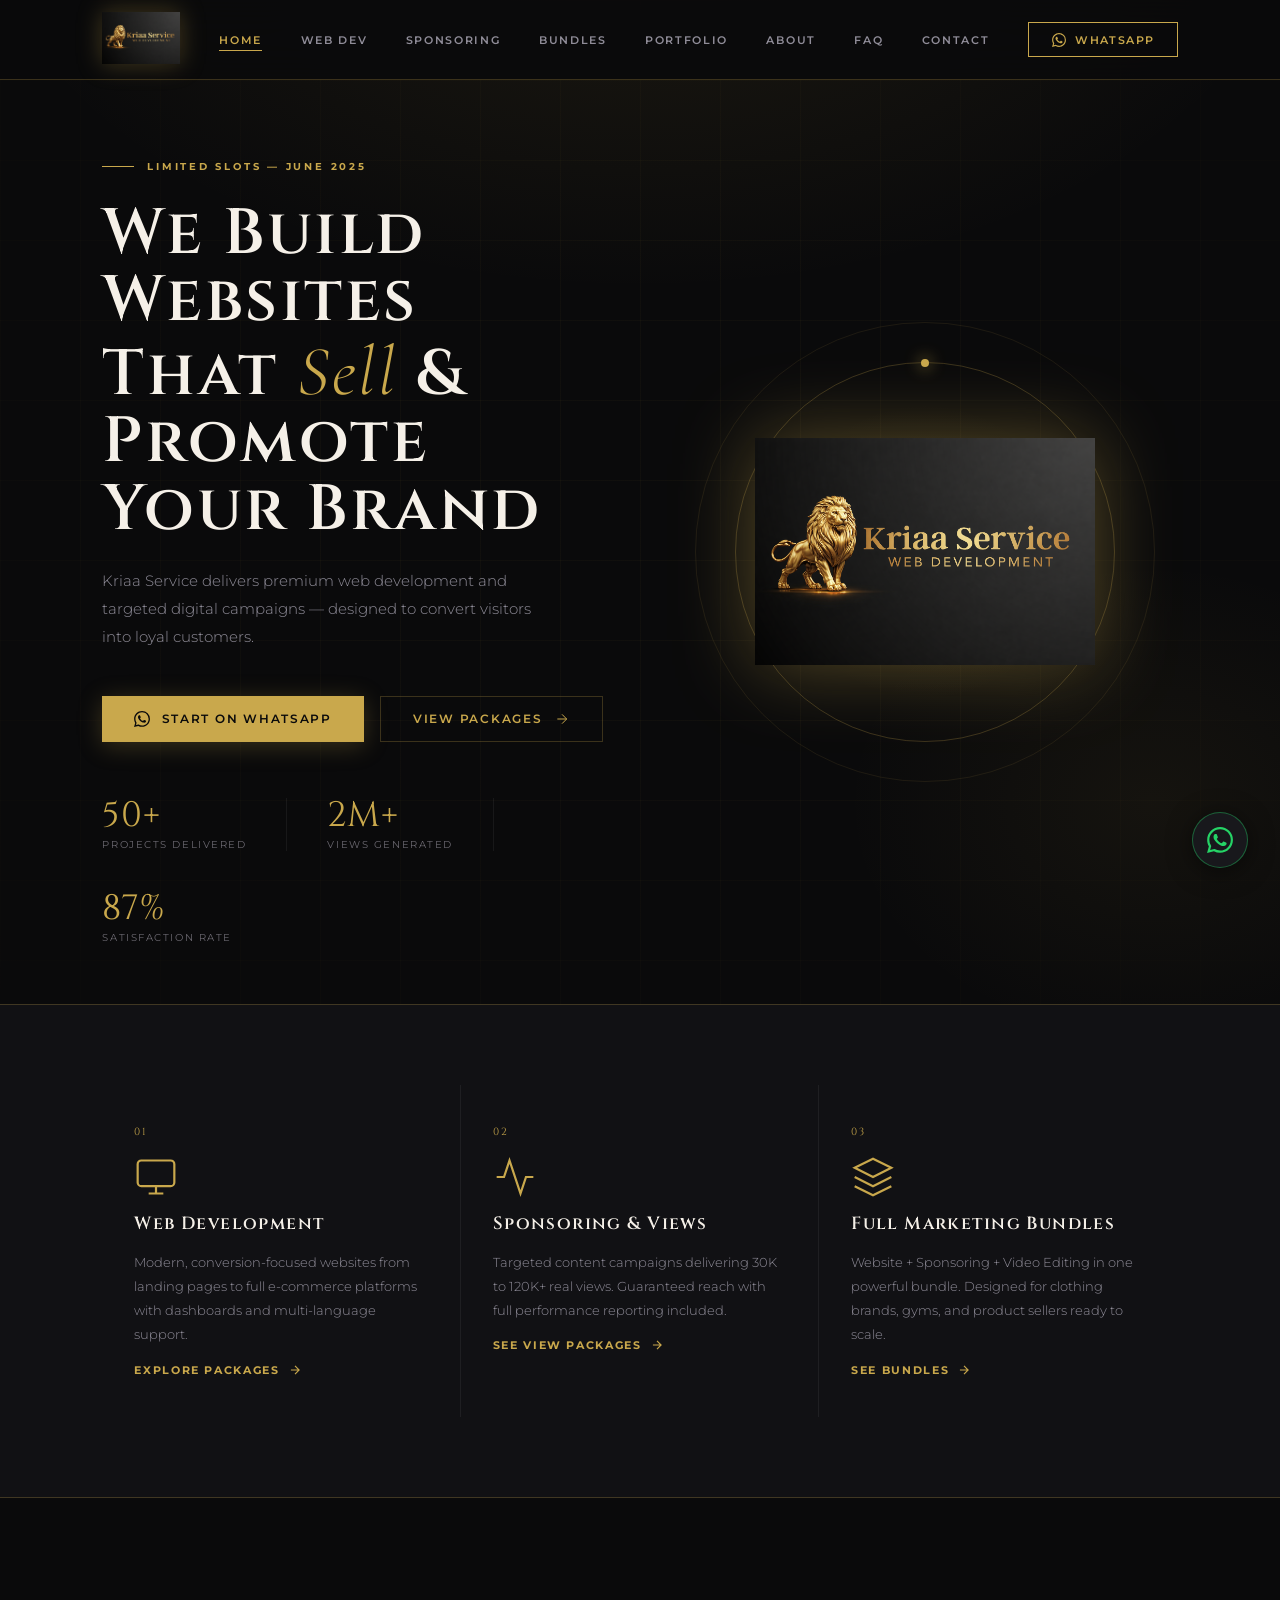
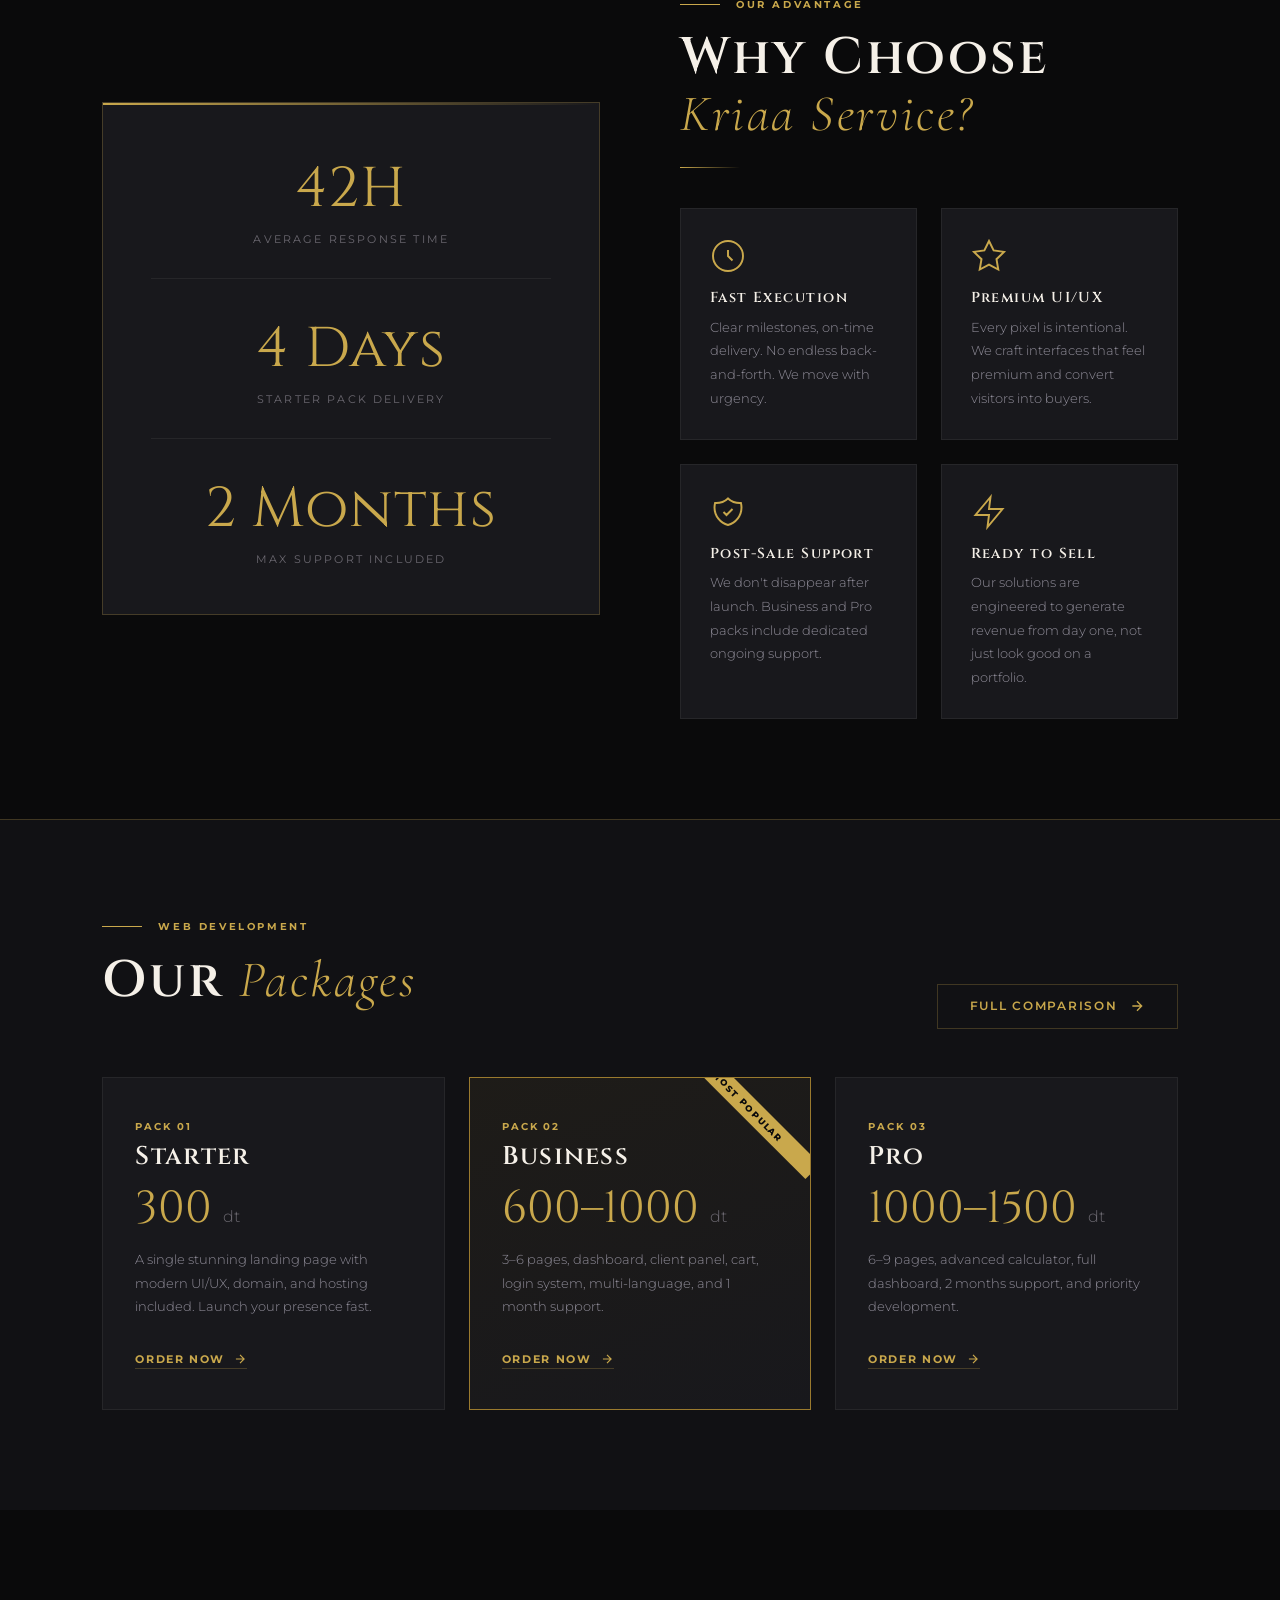
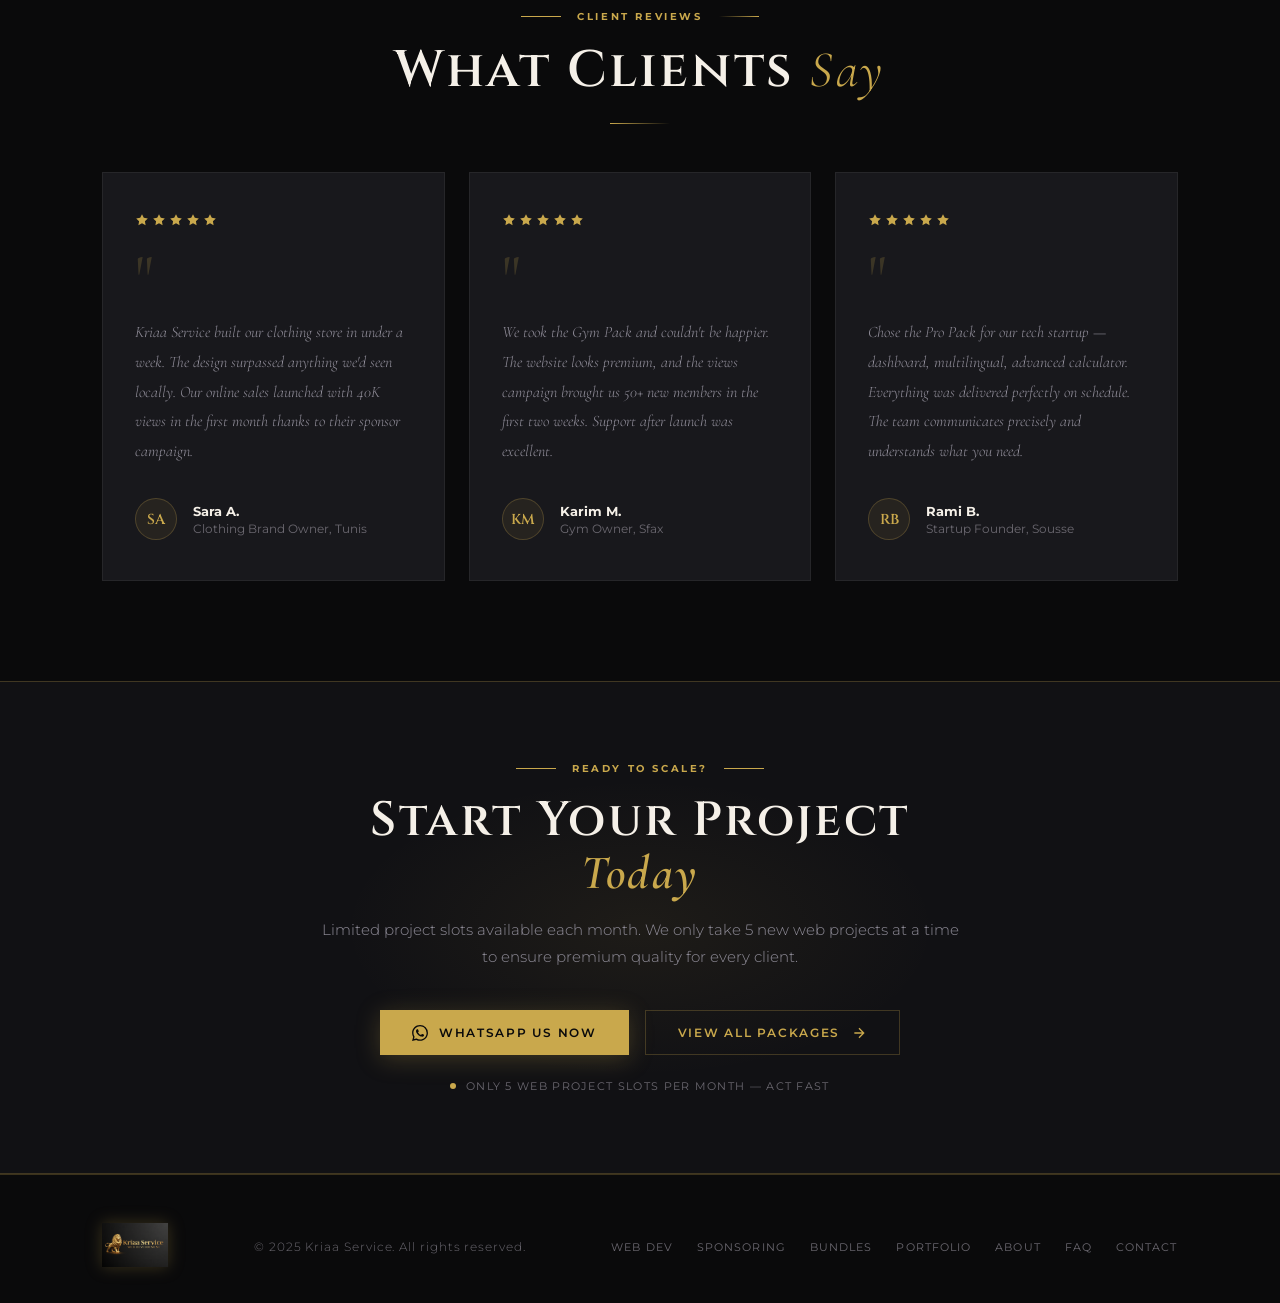
==== commit b35d07e5: "Add files via upload" ====
--- a/index.html
+++ b/index.html
@@ -1,1791 +1,576 @@
 <!DOCTYPE html>
-<html lang="en" dir="ltr">
+<html lang="en">
 <head>
-<meta charset="UTF-8">
-<meta name="viewport" content="width=device-width, initial-scale=1.0">
-<meta name="format-detection" content="telephone=no">
-<title>Kriaa Service - Premium Web & Mobile Development</title>
-<link href="https://fonts.googleapis.com/css2?family=Cormorant+Garamond:ital,wght@0,300;0,400;0,600;0,700;1,400&family=Josefin+Sans:wght@200;300;400;600;700&display=swap" rel="stylesheet">
-<meta property="og:title" content="Kriaa Service Web Dev | Création Site Web & SEO en Tunisie">
-<meta property="og:image" content="https://ik.imagekit.io/598oq8jpn/WhatsApp%20Image%202026-04-15%20at%2012.05.56%20AM.jpeg">
-<meta property="og:description" content="Kriaa Service Web Dev - agence spécialisée dans la création de sites web en Tunisie.">
-<link rel="icon" type="image/png" href="https://ik.imagekit.io/598oq8jpn/WhatsApp%20Image%202026-04-15%20at%2012.05.56%20AM.jpeg">
-<style>
-:root {
-  --gold: #C9A84C;
-  --gold-bright: #F2C94C;
-  --gold-dark: #8B6914;
-  --gold-muted: rgba(201,168,76,0.15);
-  --obsidian: #080808;
-  --charcoal: #111111;
-  --onyx: #181818;
-  --smoke: #222222;
-  --ash: #444444;
-  --silver: #999999;
-  --cream: #F5F0E8;
-  --white: #FFFFFF;
-}
-
-* { margin: 0; padding: 0; box-sizing: border-box; }
-
-html { scroll-behavior: smooth; }
-
-body {
-  font-family: 'Josefin Sans', sans-serif;
-  background: var(--obsidian);
-  color: var(--cream);
-  overflow-x: hidden;
-  cursor: default;
-}
-
-/* ── GRAIN TEXTURE OVERLAY ── */
-body::after {
-  content: '';
-  position: fixed;
-  inset: 0;
-  background-image: url("data:image/svg+xml,%3Csvg viewBox='0 0 256 256' xmlns='http://www.w3.org/2000/svg'%3E%3Cfilter id='noise'%3E%3CfeTurbulence type='fractalNoise' baseFrequency='0.9' numOctaves='4' stitchTiles='stitch'/%3E%3C/filter%3E%3Crect width='100%25' height='100%25' filter='url(%23noise)' opacity='0.04'/%3E%3C/svg%3E");
-  pointer-events: none;
-  z-index: 9999;
-  opacity: 0.35;
-}
-
-/* ── SCROLLBAR ── */
-::-webkit-scrollbar { width: 4px; }
-::-webkit-scrollbar-track { background: var(--obsidian); }
-::-webkit-scrollbar-thumb { background: var(--gold-dark); border-radius: 2px; }
-
-/* ══════════════════════════════
-   HEADER
-══════════════════════════════ */
-header {
-  position: fixed;
-  top: 0; width: 100%;
-  z-index: 1000;
-  padding: 16px 40px;
-  display: flex;
-  align-items: center;
-  justify-content: space-between;
-  background: rgba(8,8,8,0.92);
-  backdrop-filter: blur(24px);
-  border-bottom: 1px solid rgba(201,168,76,0.08);
-  transition: all 0.4s ease;
-}
-header.scrolled {
-  padding: 10px 40px;
-  border-bottom-color: rgba(201,168,76,0.18);
-  box-shadow: 0 8px 60px rgba(0,0,0,0.7);
-}
-
-.logo-wrap {
-  display: flex;
-  align-items: center;
-  gap: 14px;
-  text-decoration: none;
-}
-.logo-img {
-  width: 52px; height: 52px;
-  object-fit: contain;
-  filter: drop-shadow(0 4px 16px rgba(201,168,76,0.45));
-  transition: transform 0.4s ease;
-}
-.logo-wrap:hover .logo-img { transform: scale(1.1) rotate(5deg); }
-.logo-name {
-  font-family: 'Cormorant Garamond', serif;
-  font-size: 1.45em;
-  font-weight: 700;
-  color: var(--gold);
-  letter-spacing: 3px;
-  line-height: 1.1;
-}
-.logo-sub {
-  font-size: 0.55em;
-  color: var(--silver);
-  letter-spacing: 5px;
-  font-weight: 300;
-  text-transform: uppercase;
-  display: block;
-  font-family: 'Josefin Sans', sans-serif;
-}
-
-nav { display: flex; gap: 32px; align-items: center; }
-nav a {
-  font-size: 0.72em;
-  font-weight: 600;
-  letter-spacing: 3px;
-  text-transform: uppercase;
-  color: var(--silver);
-  text-decoration: none;
-  position: relative;
-  transition: color 0.3s;
-}
-nav a::after {
-  content: '';
-  position: absolute;
-  bottom: -4px; left: 50%;
-  transform: translateX(-50%);
-  width: 0; height: 1px;
-  background: var(--gold);
-  transition: width 0.3s;
-}
-nav a:hover { color: var(--gold); }
-nav a:hover::after { width: 100%; }
-
-.header-right { display: flex; align-items: center; gap: 20px; }
-.lang-switcher { display: flex; gap: 6px; }
-.lang-btn {
-  background: transparent;
-  border: 1px solid rgba(201,168,76,0.25);
-  color: var(--silver);
-  padding: 4px 12px;
-  border-radius: 2px;
-  cursor: pointer;
-  font-family: 'Josefin Sans', sans-serif;
-  font-size: 0.7em;
-  font-weight: 700;
-  letter-spacing: 2px;
-  transition: all 0.3s;
-}
-.lang-btn:hover, .lang-btn.active {
-  background: var(--gold);
-  color: var(--obsidian);
-  border-color: var(--gold);
-}
-
-.mobile-menu-btn {
-  display: none;
-  background: none;
-  border: 1px solid rgba(201,168,76,0.3);
-  color: var(--gold);
-  width: 38px; height: 38px;
-  border-radius: 2px;
-  cursor: pointer;
-  font-size: 1.1em;
-  align-items: center;
-  justify-content: center;
-}
-
-/* ══════════════════════════════
-   HERO
-══════════════════════════════ */
-.hero {
-  min-height: 100vh;
-  display: flex;
-  align-items: center;
-  justify-content: center;
-  position: relative;
-  overflow: hidden;
-  padding: 120px 40px 80px;
-}
-
-/* Rotating ring background */
-.hero-ring {
-  position: absolute;
-  border-radius: 50%;
-  border: 1px solid rgba(201,168,76,0.07);
-  animation: ringRotate var(--dur, 40s) linear infinite;
-  pointer-events: none;
-}
-.hero-ring:nth-child(1) { width: 600px; height: 600px; --dur: 50s; border-color: rgba(201,168,76,0.06); }
-.hero-ring:nth-child(2) { width: 800px; height: 800px; --dur: 70s; animation-direction: reverse; border-color: rgba(201,168,76,0.04); }
-.hero-ring:nth-child(3) { width: 1100px; height: 1100px; --dur: 100s; border-color: rgba(201,168,76,0.025); }
-.hero-ring:nth-child(4) { width: 1400px; height: 1400px; --dur: 130s; animation-direction: reverse; border-color: rgba(201,168,76,0.015); }
-
-@keyframes ringRotate {
-  from { transform: rotate(0deg); }
-  to { transform: rotate(360deg); }
-}
-
-/* Radial glow */
-.hero::before {
-  content: '';
-  position: absolute;
-  width: 800px; height: 800px;
-  background: radial-gradient(circle, rgba(201,168,76,0.07) 0%, transparent 65%);
-  border-radius: 50%;
-  pointer-events: none;
-}
-
-.hero-inner {
-  position: relative;
-  z-index: 2;
-  display: grid;
-  grid-template-columns: 1fr 1fr;
-  gap: 80px;
-  align-items: center;
-  max-width: 1200px;
-  width: 100%;
-}
-
-.hero-text { animation: fadeSlideLeft 1.2s cubic-bezier(.16,1,.3,1) both; }
-@keyframes fadeSlideLeft {
-  from { opacity: 0; transform: translateX(-40px); }
-  to { opacity: 1; transform: translateX(0); }
-}
-
-.hero-eyebrow {
-  font-size: 0.7em;
-  letter-spacing: 6px;
-  text-transform: uppercase;
-  color: var(--gold);
-  margin-bottom: 24px;
-  display: flex;
-  align-items: center;
-  gap: 14px;
-  font-weight: 300;
-}
-.hero-eyebrow::before {
-  content: '';
-  width: 40px; height: 1px;
-  background: var(--gold);
-}
-
-.hero-h1 {
-  font-family: 'Cormorant Garamond', serif;
-  font-size: clamp(2.8em, 5vw, 4.5em);
-  font-weight: 600;
-  line-height: 1.05;
-  color: var(--cream);
-  margin-bottom: 10px;
-}
-.hero-h1 em {
-  font-style: italic;
-  background: linear-gradient(135deg, var(--gold), var(--gold-bright));
-  -webkit-background-clip: text;
-  -webkit-text-fill-color: transparent;
-  background-clip: text;
-}
-
-.hero-divider {
-  width: 60px; height: 2px;
-  background: linear-gradient(90deg, var(--gold), transparent);
-  margin: 28px 0;
-}
-
-.hero-p {
-  font-size: 0.92em;
-  color: var(--silver);
-  line-height: 2;
-  font-weight: 300;
-  letter-spacing: 0.5px;
-  max-width: 440px;
-  margin-bottom: 42px;
-}
-
-.hero-btns { display: flex; gap: 14px; flex-wrap: wrap; }
-
-.btn-gold {
-  padding: 14px 38px;
-  background: linear-gradient(135deg, var(--gold-dark), var(--gold), var(--gold-bright));
-  background-size: 200%;
-  background-position: 0%;
-  color: var(--obsidian);
-  font-family: 'Josefin Sans', sans-serif;
-  font-size: 0.72em;
-  font-weight: 700;
-  letter-spacing: 3px;
-  text-transform: uppercase;
-  border: none;
-  border-radius: 0;
-  cursor: pointer;
-  text-decoration: none;
-  display: inline-block;
-  transition: all 0.4s ease;
-  position: relative;
-  overflow: hidden;
-}
-.btn-gold::before {
-  content: '';
-  position: absolute;
-  inset: 0;
-  background: rgba(255,255,255,0.1);
-  transform: translateX(-100%) skewX(-15deg);
-  transition: transform 0.4s ease;
-}
-.btn-gold:hover::before { transform: translateX(120%) skewX(-15deg); }
-.btn-gold:hover { background-position: 100%; transform: translateY(-2px); box-shadow: 0 12px 40px rgba(201,168,76,0.35); }
-
-.btn-outline {
-  padding: 13px 38px;
-  background: transparent;
-  color: var(--gold);
-  font-family: 'Josefin Sans', sans-serif;
-  font-size: 0.72em;
-  font-weight: 700;
-  letter-spacing: 3px;
-  text-transform: uppercase;
-  border: 1px solid rgba(201,168,76,0.5);
-  border-radius: 0;
-  cursor: pointer;
-  text-decoration: none;
-  display: inline-block;
-  transition: all 0.3s ease;
-}
-.btn-outline:hover {
-  background: rgba(201,168,76,0.08);
-  border-color: var(--gold);
-  transform: translateY(-2px);
-}
-
-/* ── Hero Visual: 360° Rotating Orb ── */
-.hero-visual {
-  display: flex;
-  justify-content: center;
-  align-items: center;
-  animation: fadeSlideRight 1.2s cubic-bezier(.16,1,.3,1) 0.2s both;
-}
-@keyframes fadeSlideRight {
-  from { opacity: 0; transform: translateX(40px); }
-  to { opacity: 1; transform: translateX(0); }
-}
-
-.orb-container {
-  position: relative;
-  width: 320px;
-  height: 320px;
-  display: flex;
-  align-items: center;
-  justify-content: center;
-}
-
-.orb-ring {
-  position: absolute;
-  border-radius: 50%;
-  border: 1px solid rgba(201,168,76,0.2);
-  animation: orbSpin var(--s, 12s) linear infinite;
-}
-.orb-ring:nth-child(1) {
-  width: 320px; height: 320px;
-  --s: 15s;
-  border-color: rgba(201,168,76,0.15);
-}
-.orb-ring:nth-child(1)::before {
-  content: '';
-  position: absolute;
-  width: 8px; height: 8px;
-  background: var(--gold);
-  border-radius: 50%;
-  top: -4px; left: 50%;
-  transform: translateX(-50%);
-  box-shadow: 0 0 12px var(--gold);
-}
-.orb-ring:nth-child(2) {
-  width: 250px; height: 250px;
-  --s: 10s;
-  animation-direction: reverse;
-  border-color: rgba(201,168,76,0.12);
-}
-.orb-ring:nth-child(2)::before {
-  content: '';
-  position: absolute;
-  width: 6px; height: 6px;
-  background: var(--gold-bright);
-  border-radius: 50%;
-  top: -3px; left: 50%;
-  transform: translateX(-50%);
-  box-shadow: 0 0 8px var(--gold-bright);
-}
-.orb-ring:nth-child(3) {
-  width: 180px; height: 180px;
-  --s: 7s;
-  border-color: rgba(201,168,76,0.25);
-}
-.orb-ring:nth-child(3)::before {
-  content: '';
-  position: absolute;
-  width: 5px; height: 5px;
-  background: var(--gold);
-  border-radius: 50%;
-  top: -2.5px; left: 50%;
-  transform: translateX(-50%);
-  box-shadow: 0 0 6px var(--gold);
-}
-
-@keyframes orbSpin {
-  from { transform: rotate(0deg); }
-  to { transform: rotate(360deg); }
-}
-
-.orb-core {
-  position: relative;
-  z-index: 2;
-  width: 120px; height: 120px;
-  background: radial-gradient(circle at 35% 35%, rgba(242,201,76,0.25), rgba(139,105,20,0.1));
-  border-radius: 50%;
-  border: 1px solid rgba(201,168,76,0.3);
-  display: flex;
-  align-items: center;
-  justify-content: center;
-  box-shadow: 0 0 40px rgba(201,168,76,0.15), inset 0 0 30px rgba(201,168,76,0.05);
-}
-
-.orb-logo {
-  width: 70px; height: 70px;
-  object-fit: contain;
-  filter: drop-shadow(0 0 20px rgba(201,168,76,0.6));
-  animation: logoBreath 4s ease-in-out infinite;
-}
-@keyframes logoBreath {
-  0%, 100% { filter: drop-shadow(0 0 20px rgba(201,168,76,0.6)); transform: scale(1); }
-  50% { filter: drop-shadow(0 0 35px rgba(201,168,76,0.9)); transform: scale(1.07); }
-}
-
-.hero-stats {
-  display: flex;
-  gap: 32px;
-  margin-top: 42px;
-  padding-top: 32px;
-  border-top: 1px solid rgba(201,168,76,0.1);
-}
-.stat-item { text-align: left; }
-.stat-num {
-  font-family: 'Cormorant Garamond', serif;
-  font-size: 2em;
-  font-weight: 700;
-  color: var(--gold);
-  line-height: 1;
-}
-.stat-label {
-  font-size: 0.65em;
-  letter-spacing: 2px;
-  color: var(--ash);
-  text-transform: uppercase;
-  margin-top: 4px;
-  font-weight: 300;
-}
-
-/* ══════════════════════════════
-   SECTIONS COMMON
-══════════════════════════════ */
-section {
-  padding: 100px 40px;
-  position: relative;
-}
-
-.section-tag {
-  font-size: 0.65em;
-  letter-spacing: 6px;
-  text-transform: uppercase;
-  color: var(--gold);
-  font-weight: 300;
-  margin-bottom: 18px;
-  display: flex;
-  align-items: center;
-  gap: 12px;
-}
-.section-tag::before {
-  content: '';
-  width: 30px; height: 1px;
-  background: var(--gold);
-  flex-shrink: 0;
-}
-
-.section-h2 {
-  font-family: 'Cormorant Garamond', serif;
-  font-size: clamp(2em, 4vw, 3.2em);
-  font-weight: 600;
-  color: var(--cream);
-  line-height: 1.1;
-  margin-bottom: 20px;
-}
-.section-h2 span {
-  background: linear-gradient(135deg, var(--gold), var(--gold-bright));
-  -webkit-background-clip: text;
-  -webkit-text-fill-color: transparent;
-  background-clip: text;
-}
-
-.section-head { margin-bottom: 64px; }
-.section-head.center { text-align: center; }
-.section-head.center .section-tag { justify-content: center; }
-.section-head.center .section-tag::before { display: none; }
-.section-head.center .section-h2::after {
-  content: '';
-  display: block;
-  width: 50px; height: 2px;
-  background: var(--gold);
-  margin: 20px auto 0;
-}
-
-/* ══════════════════════════════
-   ABOUT
-══════════════════════════════ */
-#about { background: var(--charcoal); }
-
-.about-grid {
-  display: grid;
-  grid-template-columns: 1fr 1fr;
-  gap: 80px;
-  align-items: center;
-  max-width: 1200px;
-  margin: 0 auto;
-}
-
-.about-text p {
-  font-size: 0.95em;
-  color: var(--silver);
-  line-height: 2.1;
-  font-weight: 300;
-  letter-spacing: 0.3px;
-  margin-bottom: 36px;
-}
-
-.skills-list {
-  display: flex;
-  flex-wrap: wrap;
-  gap: 10px;
-}
-.skill-chip {
-  padding: 8px 20px;
-  border: 1px solid rgba(201,168,76,0.2);
-  color: var(--gold);
-  font-size: 0.7em;
-  letter-spacing: 2px;
-  text-transform: uppercase;
-  font-weight: 600;
-  background: rgba(201,168,76,0.04);
-  transition: all 0.3s;
-  cursor: default;
-}
-.skill-chip:hover {
-  background: rgba(201,168,76,0.12);
-  border-color: rgba(201,168,76,0.5);
-  transform: translateY(-2px);
-}
-
-.about-visual {
-  display: grid;
-  grid-template-columns: 1fr 1fr;
-  gap: 16px;
-}
-.about-stat-box {
-  padding: 30px 24px;
-  border: 1px solid rgba(201,168,76,0.12);
-  background: rgba(201,168,76,0.03);
-  text-align: center;
-  position: relative;
-  overflow: hidden;
-  transition: all 0.3s;
-}
-.about-stat-box::before {
-  content: '';
-  position: absolute;
-  top: 0; left: 0; right: 0;
-  height: 2px;
-  background: linear-gradient(90deg, transparent, var(--gold), transparent);
-  opacity: 0;
-  transition: opacity 0.3s;
-}
-.about-stat-box:hover::before { opacity: 1; }
-.about-stat-box:hover { border-color: rgba(201,168,76,0.3); }
-.about-stat-box .num {
-  font-family: 'Cormorant Garamond', serif;
-  font-size: 2.8em;
-  font-weight: 700;
-  color: var(--gold);
-  line-height: 1;
-}
-.about-stat-box .lbl {
-  font-size: 0.65em;
-  letter-spacing: 2px;
-  color: var(--ash);
-  text-transform: uppercase;
-  margin-top: 8px;
-  font-weight: 300;
-}
-
-/* ══════════════════════════════
-   SERVICES
-══════════════════════════════ */
-#services { background: var(--obsidian); }
-
-.services-grid {
-  display: grid;
-  grid-template-columns: repeat(auto-fit, minmax(270px, 1fr));
-  gap: 2px;
-  max-width: 1200px;
-  margin: 0 auto;
-  background: rgba(201,168,76,0.06);
-}
-
-.service-card {
-  background: var(--obsidian);
-  padding: 48px 36px;
-  position: relative;
-  overflow: hidden;
-  transition: all 0.4s ease;
-  cursor: default;
-}
-.service-card::before {
-  content: '';
-  position: absolute;
-  top: 0; left: 0;
-  width: 0; height: 100%;
-  background: linear-gradient(180deg, rgba(201,168,76,0.06) 0%, transparent 100%);
-  transition: width 0.4s ease;
-}
-.service-card:hover::before { width: 100%; }
-.service-card:hover { transform: translateY(-4px); }
-
-.service-icon-wrap {
-  width: 56px; height: 56px;
-  border: 1px solid rgba(201,168,76,0.2);
-  display: flex;
-  align-items: center;
-  justify-content: center;
-  font-size: 1.6em;
-  margin-bottom: 28px;
-  transition: all 0.3s;
-  position: relative;
-}
-.service-card:hover .service-icon-wrap {
-  border-color: var(--gold);
-  box-shadow: 0 0 20px rgba(201,168,76,0.2);
-}
-
-.service-card h3 {
-  font-family: 'Cormorant Garamond', serif;
-  font-size: 1.5em;
-  font-weight: 600;
-  color: var(--cream);
-  margin-bottom: 14px;
-}
-.service-card p {
-  font-size: 0.85em;
-  color: var(--silver);
-  line-height: 1.9;
-  font-weight: 300;
-}
-.service-tags {
-  display: flex;
-  flex-wrap: wrap;
-  gap: 7px;
-  margin-top: 20px;
-}
-.s-tag {
-  font-size: 0.65em;
-  letter-spacing: 1.5px;
-  text-transform: uppercase;
-  color: var(--gold);
-  border: 1px solid rgba(201,168,76,0.2);
-  padding: 4px 10px;
-}
-
-/* ══════════════════════════════
-   PROJECTS
-══════════════════════════════ */
-#projects { background: var(--charcoal); }
-#demo-projects { background: var(--obsidian); }
-
-.projects-grid {
-  display: grid;
-  grid-template-columns: repeat(auto-fit, minmax(300px, 1fr));
-  gap: 24px;
-  max-width: 1200px;
-  margin: 0 auto;
-}
-
-.project-card {
-  border: 1px solid rgba(201,168,76,0.1);
-  background: var(--onyx);
-  padding: 36px 30px;
-  position: relative;
-  overflow: hidden;
-  transition: all 0.4s ease;
-}
-.project-card::before {
-  content: '';
-  position: absolute;
-  top: 0; left: 0; right: 0;
-  height: 2px;
-  background: linear-gradient(90deg, transparent, var(--gold), transparent);
-  opacity: 0;
-  transition: opacity 0.3s;
-}
-.project-card:hover::before { opacity: 1; }
-.project-card:hover {
-  transform: translateY(-8px);
-  border-color: rgba(201,168,76,0.3);
-  box-shadow: 0 20px 60px rgba(0,0,0,0.5);
-}
-.project-card.real-project {
-  border-color: rgba(201,168,76,0.2);
-  background: linear-gradient(135deg, #111009, #1a1708);
-}
-
-.p-icon { font-size: 2em; margin-bottom: 18px; }
-.p-title {
-  font-family: 'Cormorant Garamond', serif;
-  font-size: 1.5em;
-  font-weight: 600;
-  color: var(--gold);
-  margin-bottom: 12px;
-}
-.p-desc {
-  font-size: 0.85em;
-  color: var(--silver);
-  line-height: 1.8;
-  font-weight: 300;
-  margin-bottom: 22px;
-}
-.p-tags {
-  display: flex;
-  flex-wrap: wrap;
-  gap: 7px;
-  margin-bottom: 24px;
-}
-.p-tag {
-  font-size: 0.65em;
-  letter-spacing: 1.5px;
-  text-transform: uppercase;
-  color: rgba(201,168,76,0.7);
-  border: 1px solid rgba(201,168,76,0.15);
-  padding: 3px 10px;
-}
-
-.badge-live, .badge-client {
-  display: inline-block;
-  font-size: 0.38em;
-  font-weight: 800;
-  letter-spacing: 2px;
-  text-transform: uppercase;
-  padding: 3px 10px;
-  vertical-align: middle;
-  margin-left: 8px;
-}
-.badge-live {
-  background: var(--gold);
-  color: var(--obsidian);
-  animation: pulseBadge 2s ease-in-out infinite;
-}
-.badge-client {
-  background: #2ecc71;
-  color: #fff;
-  animation: pulseBadgeGreen 2s ease-in-out infinite;
-}
-@keyframes pulseBadge {
-  0%, 100% { box-shadow: 0 0 0 0 rgba(201,168,76,0.5); }
-  50% { box-shadow: 0 0 0 6px rgba(201,168,76,0); }
-}
-@keyframes pulseBadgeGreen {
-  0%, 100% { box-shadow: 0 0 0 0 rgba(46,204,113,0.5); }
-  50% { box-shadow: 0 0 0 6px rgba(46,204,113,0); }
-}
-
-.section-divider {
-  display: flex;
-  align-items: center;
-  gap: 20px;
-  margin: 0 auto 50px;
-  max-width: 1200px;
-}
-.section-divider::before, .section-divider::after {
-  content: ''; flex: 1; height: 1px;
-  background: linear-gradient(90deg, transparent, rgba(201,168,76,0.2), transparent);
-}
-.section-divider span {
-  font-size: 0.68em;
-  letter-spacing: 4px;
-  text-transform: uppercase;
-  color: var(--gold);
-  white-space: nowrap;
-  border: 1px solid rgba(201,168,76,0.18);
-  padding: 6px 18px;
-  font-weight: 300;
-}
-
-/* ══════════════════════════════
-   PRICING
-══════════════════════════════ */
-#pricing { background: var(--charcoal); }
-
-.pricing-grid {
-  display: grid;
-  grid-template-columns: repeat(auto-fit, minmax(250px, 1fr));
-  gap: 20px;
-  max-width: 1200px;
-  margin: 0 auto;
-}
-.pricing-row-label {
-  grid-column: 1 / -1;
-  display: flex;
-  align-items: center;
-  gap: 16px;
-  margin: 20px 0 4px;
-}
-.pricing-row-label::before, .pricing-row-label::after {
-  content: ''; flex: 1; height: 1px;
-  background: linear-gradient(90deg, transparent, rgba(201,168,76,0.2), transparent);
-}
-.pricing-row-label span {
-  font-size: 0.67em;
-  letter-spacing: 4px;
-  text-transform: uppercase;
-  color: var(--gold);
-  white-space: nowrap;
-  border: 1px solid rgba(201,168,76,0.18);
-  padding: 5px 16px;
-  font-weight: 300;
-}
-
-.pricing-card {
-  border: 1px solid rgba(201,168,76,0.12);
-  background: var(--onyx);
-  padding: 38px 28px 30px;
-  position: relative;
-  display: flex;
-  flex-direction: column;
-  transition: all 0.4s ease;
-}
-.pricing-card::before {
-  content: '';
-  position: absolute;
-  top: 0; left: 0; right: 0;
-  height: 2px;
-  background: linear-gradient(90deg, transparent, var(--gold), transparent);
-  opacity: 0.5;
-}
-.pricing-card:hover {
-  transform: translateY(-8px);
-  border-color: rgba(201,168,76,0.35);
-  box-shadow: 0 20px 60px rgba(0,0,0,0.5);
-}
-.pricing-card.featured {
-  border-color: rgba(201,168,76,0.4);
-  background: linear-gradient(160deg, #141206, #1c1909);
-}
-.pricing-card.featured::before { opacity: 1; }
-
-.pc-label {
-  font-size: 0.62em;
-  letter-spacing: 3px;
-  text-transform: uppercase;
-  color: var(--gold);
-  font-weight: 300;
-  margin-bottom: 8px;
-}
-.pc-badge {
-  display: inline-block;
-  font-size: 0.65em;
-  letter-spacing: 2px;
-  background: linear-gradient(135deg, var(--gold), var(--gold-bright));
-  color: var(--obsidian);
-  font-weight: 800;
-  padding: 3px 14px;
-  margin-bottom: 10px;
-  width: fit-content;
-}
-.pricing-card h3 {
-  font-family: 'Cormorant Garamond', serif;
-  font-size: 1.6em;
-  font-weight: 600;
-  color: var(--cream);
-  margin-bottom: 10px;
-}
-.pc-price {
-  font-family: 'Cormorant Garamond', serif;
-  font-size: 2.4em;
-  font-weight: 700;
-  color: var(--gold);
-  margin: 6px 0 20px;
-  line-height: 1;
-}
-.pricing-card ul {
-  list-style: none;
-  margin-bottom: 24px;
-  flex: 1;
-}
-.pricing-card li {
-  font-size: 0.83em;
-  color: var(--silver);
-  padding: 9px 0;
-  border-bottom: 1px solid rgba(201,168,76,0.07);
-  font-weight: 300;
-}
-.pricing-card li:last-child { border-bottom: none; }
-
-/* ══════════════════════════════
-   TESTIMONIALS
-══════════════════════════════ */
-#testimonials {
-  background: var(--obsidian);
-  text-align: center;
-  padding: 100px 40px;
-}
-.testimonial-wrap {
-  max-width: 750px;
-  margin: 0 auto;
-  padding: 60px 0;
-  position: relative;
-}
-.testimonial-wrap::before {
-  content: '"';
-  font-family: 'Cormorant Garamond', serif;
-  font-size: 12em;
-  color: rgba(201,168,76,0.06);
-  position: absolute;
-  top: -20px; left: -20px;
-  line-height: 1;
-  pointer-events: none;
-}
-.testimonial-text {
-  font-family: 'Cormorant Garamond', serif;
-  font-size: 1.8em;
-  font-style: italic;
-  color: var(--cream);
-  line-height: 1.6;
-  position: relative;
-  z-index: 1;
-  animation: fadeIn 0.6s ease-out;
-}
-@keyframes fadeIn {
-  from { opacity: 0; transform: translateY(16px); }
-  to { opacity: 1; transform: translateY(0); }
-}
-.testimonial-dots {
-  display: flex;
-  justify-content: center;
-  gap: 8px;
-  margin-top: 36px;
-}
-.t-dot {
-  width: 24px; height: 2px;
-  background: rgba(201,168,76,0.25);
-  transition: all 0.3s;
-  cursor: pointer;
-}
-.t-dot.active {
-  background: var(--gold);
-  width: 40px;
-}
-
-/* ══════════════════════════════
-   CONTACT
-══════════════════════════════ */
-#contact { background: var(--charcoal); }
-
-.contact-inner {
-  max-width: 800px;
-  margin: 0 auto;
-  text-align: center;
-}
-.contact-inner > p {
-  font-size: 0.92em;
-  color: var(--silver);
-  line-height: 2;
-  font-weight: 300;
-  margin-bottom: 48px;
-}
-.contact-cards {
-  display: flex;
-  justify-content: center;
-  gap: 20px;
-  flex-wrap: wrap;
-}
-.contact-card {
-  display: flex;
-  align-items: center;
-  gap: 16px;
-  padding: 28px 36px;
-  border: 1px solid rgba(201,168,76,0.15);
-  background: var(--onyx);
-  text-decoration: none;
-  color: var(--cream);
-  transition: all 0.3s ease;
-  min-width: 260px;
-}
-.contact-card:hover {
-  border-color: rgba(201,168,76,0.45);
-  transform: translateY(-4px);
-  box-shadow: 0 12px 40px rgba(0,0,0,0.4);
-}
-.cc-icon { font-size: 1.8em; }
-.cc-label {
-  font-size: 0.62em;
-  letter-spacing: 3px;
-  text-transform: uppercase;
-  color: var(--gold);
-  font-weight: 300;
-  margin-bottom: 4px;
-}
-.cc-value { font-size: 0.88em; font-weight: 600; letter-spacing: 0.5px; direction: ltr; unicode-bidi: embed; }
-
-/* ══════════════════════════════
-   FOOTER
-══════════════════════════════ */
-footer {
-  background: var(--obsidian);
-  padding: 36px 40px;
-  border-top: 1px solid rgba(201,168,76,0.08);
-}
-.footer-inner {
-  max-width: 1200px;
-  margin: 0 auto;
-  display: flex;
-  align-items: center;
-  justify-content: space-between;
-  flex-wrap: wrap;
-  gap: 20px;
-}
-.footer-logo {
-  display: flex;
-  align-items: center;
-  gap: 12px;
-}
-.footer-logo img {
-  width: 40px; height: 40px;
-  object-fit: contain;
-  filter: drop-shadow(0 4px 12px rgba(201,168,76,0.3));
-}
-.footer-logo-name {
-  font-family: 'Cormorant Garamond', serif;
-  font-size: 1.1em;
-  font-weight: 700;
-  color: var(--gold);
-  letter-spacing: 2px;
-}
-.footer-copy {
-  font-size: 0.72em;
-  color: var(--ash);
-  letter-spacing: 1px;
-}
-.footer-socials { display: flex; gap: 16px; }
-.footer-socials a {
-  color: var(--silver);
-  font-size: 1.2em;
-  text-decoration: none;
-  transition: all 0.3s;
-}
-.footer-socials a:hover {
-  color: var(--gold);
-  transform: translateY(-3px);
-}
-
-/* ══════════════════════════════
-   FLOATING ELEMENTS
-══════════════════════════════ */
-.wa-float {
-  position: fixed;
-  bottom: 28px; right: 28px;
-  width: 54px; height: 54px;
-  background: #25D366;
-  border-radius: 50%;
-  display: flex;
-  align-items: center;
-  justify-content: center;
-  font-size: 1.5em;
-  color: white;
-  text-decoration: none;
-  box-shadow: 0 6px 28px rgba(37,211,102,0.4);
-  z-index: 998;
-  animation: floatBounce 2.5s ease-in-out infinite;
-}
-@keyframes floatBounce {
-  0%, 100% { transform: translateY(0); }
-  50% { transform: translateY(-8px); }
-}
-.wa-float:hover { transform: scale(1.12); }
-
-.scroll-top {
-  position: fixed;
-  bottom: 28px; left: 28px;
-  width: 44px; height: 44px;
-  background: linear-gradient(135deg, var(--gold-dark), var(--gold));
-  display: flex;
-  align-items: center;
-  justify-content: center;
-  color: var(--obsidian);
-  font-size: 1.2em;
-  cursor: pointer;
-  opacity: 0;
-  visibility: hidden;
-  z-index: 998;
-  transition: all 0.3s;
-  box-shadow: 0 4px 20px rgba(201,168,76,0.3);
-}
-.scroll-top.visible { opacity: 1; visibility: visible; }
-.scroll-top:hover { transform: translateY(-4px); }
-
-/* ══════════════════════════════
-   RESPONSIVE - MOBILE
-══════════════════════════════ */
-@media (max-width: 1024px) {
-  .hero-inner { grid-template-columns: 1fr; gap: 60px; text-align: center; }
-  .hero-eyebrow { justify-content: center; }
-  .hero-eyebrow::before { display: none; }
-  .hero-divider { margin: 28px auto; }
-  .hero-p { margin: 0 auto 42px; }
-  .hero-btns { justify-content: center; }
-  .hero-stats { justify-content: center; }
-  .hero-visual { order: -1; }
-  .about-grid { grid-template-columns: 1fr; gap: 48px; }
-}
-
-@media (max-width: 768px) {
-  header { padding: 14px 20px; }
-  header.scrolled { padding: 10px 20px; }
-  nav { display: none; flex-direction: column; position: absolute; top: 68px; left: 0; right: 0; background: rgba(8,8,8,0.98); padding: 24px 20px; border-bottom: 1px solid rgba(201,168,76,0.12); z-index: 999; gap: 16px; }
-  nav.open { display: flex; }
-  .mobile-menu-btn { display: flex; }
-  .logo-img { width: 42px; height: 42px; }
-  .logo-name { font-size: 1.2em; }
-  section { padding: 70px 20px; }
-  .hero { padding: 100px 20px 60px; }
-  .hero-h1 { font-size: 2.4em; }
-  .orb-container { width: 240px; height: 240px; }
-  .orb-ring:nth-child(1) { width: 240px; height: 240px; }
-  .orb-ring:nth-child(2) { width: 190px; height: 190px; }
-  .orb-ring:nth-child(3) { width: 140px; height: 140px; }
-  .orb-core { width: 90px; height: 90px; }
-  .orb-logo { width: 55px; height: 55px; }
-  .hero-stats { flex-wrap: wrap; gap: 24px; }
-  .services-grid { gap: 1px; }
-  .projects-grid { grid-template-columns: 1fr; }
-  .pricing-grid { grid-template-columns: 1fr; }
-  .contact-cards { flex-direction: column; align-items: center; }
-  .contact-card { min-width: unset; width: 100%; max-width: 360px; }
-  .footer-inner { flex-direction: column; text-align: center; align-items: center; }
-  .hero-btns { flex-direction: column; width: 100%; }
-  .btn-gold, .btn-outline { width: 100%; text-align: center; }
-}
-
-@media (max-width: 480px) {
-  .hero-h1 { font-size: 2em; }
-  .section-h2 { font-size: 1.9em; }
-  .orb-container { width: 200px; height: 200px; }
-  .orb-ring:nth-child(1) { width: 200px; height: 200px; }
-  .orb-ring:nth-child(2) { width: 160px; height: 160px; }
-  .orb-ring:nth-child(3) { width: 118px; height: 118px; }
-  .orb-core { width: 76px; height: 76px; }
-  .hero-stats { gap: 16px; }
-  .about-visual { grid-template-columns: 1fr 1fr; gap: 10px; }
-  .about-stat-box .num { font-size: 2.2em; }
-}
-
-
-/* ── TIER DOTS ── */
-.tier-dot {
-  display: inline-block;
-  width: 8px; height: 8px;
-  border-radius: 50%;
-  margin-right: 10px;
-  vertical-align: middle;
-  position: relative;
-  top: -1px;
-}
-.tier-green { background: #2ecc71; box-shadow: 0 0 8px rgba(46,204,113,0.6); }
-.tier-blue { background: #3498db; box-shadow: 0 0 8px rgba(52,152,219,0.6); }
-
-/* ── SVG ICON COLORS ── */
-.service-icon-wrap svg { color: var(--gold); }
-.p-icon { margin-bottom: 18px; color: var(--gold); }
-.p-icon svg { color: var(--gold); }
-
-/* ── Scroll Reveal ── */
-.reveal {
-  opacity: 0;
-  transform: translateY(24px);
-  transition: opacity 0.7s ease, transform 0.7s ease;
-}
-.reveal.visible {
-  opacity: 1;
-  transform: translateY(0);
-}
-.reveal-delay-1 { transition-delay: 0.1s; }
-.reveal-delay-2 { transition-delay: 0.2s; }
-.reveal-delay-3 { transition-delay: 0.3s; }
-.reveal-delay-4 { transition-delay: 0.4s; }
-</style>
+  <meta charset="UTF-8"/>
+  <meta name="viewport" content="width=device-width, initial-scale=1.0"/>
+  <title>Kriaa Service — Web Development</title>
+  <link rel="stylesheet" href="style.css"/>
+  <style>
+    /* ── HERO ── */
+    #hero {
+      min-height: 100vh; position: relative; overflow: hidden;
+      display: flex; align-items: center;
+      padding: var(--nav-h) var(--section-px) 0;
+    }
+    .hero-bg {
+      position: absolute; inset: 0; z-index: 0;
+      background:
+        radial-gradient(ellipse 80% 60% at 50% -10%, rgba(201,168,76,0.10) 0%, transparent 65%),
+        radial-gradient(ellipse 40% 40% at 90% 80%, rgba(201,168,76,0.06) 0%, transparent 60%);
+    }
+    .hero-grid {
+      position: absolute; inset: 0; z-index: 0;
+      background-image:
+        linear-gradient(rgba(201,168,76,0.04) 1px, transparent 1px),
+        linear-gradient(90deg, rgba(201,168,76,0.04) 1px, transparent 1px);
+      background-size: 80px 80px;
+      mask-image: radial-gradient(ellipse 80% 80% at 50% 50%, black 30%, transparent 100%);
+    }
+    .hero-inner {
+      position: relative; z-index: 1;
+      max-width: var(--max-w); margin: 0 auto; width: 100%;
+      display: grid; grid-template-columns: 1fr 1fr; gap: 4rem; align-items: center;
+      padding: 80px 0 60px;
+    }
+    .hero-eyebrow { display: flex; align-items: center; gap: 0.8rem; margin-bottom: 1.8rem; }
+    .hero-eyebrow-line { width: 32px; height: 1px; background: var(--gold); }
+    .hero-eyebrow-text {
+      font-size: 0.62rem; font-weight: 700; letter-spacing: 0.28em;
+      text-transform: uppercase; color: var(--gold);
+    }
+    .hero-title {
+      font-family: var(--font-display); font-size: clamp(2.8rem, 5vw, 4.5rem);
+      font-weight: 600; letter-spacing: 0.04em; line-height: 1.05;
+      color: var(--white); margin-bottom: 1.5rem;
+    }
+    .hero-title em {
+      font-family: var(--font-serif); font-style: italic;
+      color: var(--gold); font-weight: 300; font-size: 1.1em;
+    }
+    .hero-sub {
+      font-size: 0.92rem; color: var(--muted2); line-height: 1.9;
+      max-width: 440px; margin-bottom: 2.8rem;
+    }
+    .hero-actions { display: flex; gap: 1rem; flex-wrap: wrap; margin-bottom: 3.5rem; }
+    .hero-stats { display: flex; gap: 2.5rem; flex-wrap: wrap; }
+    .hero-stat {}
+    .hero-stat-num {
+      font-family: var(--font-display); font-size: 2.2rem; color: var(--gold);
+      letter-spacing: 0.02em; line-height: 1;
+    }
+    .hero-stat-label { font-size: 0.65rem; color: var(--muted); letter-spacing: 0.15em; text-transform: uppercase; margin-top: 0.3rem; }
+    .hero-stat-sep { width: 1px; background: var(--border); align-self: stretch; }
+
+    /* Hero right — decorative */
+    .hero-visual {
+      position: relative; height: 480px;
+      display: flex; align-items: center; justify-content: center;
+    }
+    .hero-logo-wrap {
+      position: relative; z-index: 2;
+      width: 340px; height: 340px;
+      display: flex; align-items: center; justify-content: center;
+    }
+    .hero-logo-wrap img { width: 100%; height: 100%; object-fit: contain; filter: drop-shadow(0 0 40px rgba(201,168,76,0.4)); }
+    .ring {
+      position: absolute; border-radius: 50%;
+      border: 1px solid var(--gold-border);
+    }
+    .ring-1 { width: 380px; height: 380px; animation: spin 25s linear infinite; }
+    .ring-1::before {
+      content: ''; position: absolute; top: -4px; left: 50%; transform: translateX(-50%);
+      width: 8px; height: 8px; background: var(--gold); border-radius: 50%;
+      box-shadow: 0 0 16px var(--gold);
+    }
+    .ring-2 { width: 460px; height: 460px; border-color: rgba(201,168,76,0.1); animation: spin 40s linear infinite reverse; }
+    @keyframes spin { from{transform:rotate(0deg)} to{transform:rotate(360deg)} }
+    .glow-center {
+      position: absolute; width: 300px; height: 300px; border-radius: 50%;
+      background: radial-gradient(circle, rgba(201,168,76,0.1) 0%, transparent 70%);
+    }
+
+    /* ── SERVICES PREVIEW ── */
+    #services-preview {
+      background: var(--black2); padding: 80px var(--section-px);
+      border-top: 1px solid var(--gold-border);
+      border-bottom: 1px solid var(--gold-border);
+    }
+    .services-preview-inner { max-width: var(--max-w); margin: 0 auto; }
+    .services-strip { display: grid; grid-template-columns: repeat(3, 1fr); }
+    .service-strip-item {
+      padding: 2.5rem 2rem; border-right: 1px solid var(--border);
+      transition: background 0.4s;
+      display: flex; flex-direction: column; gap: 1rem;
+    }
+    .service-strip-item:last-child { border-right: none; }
+    .service-strip-item:hover { background: var(--gold-faint); }
+    .service-strip-num {
+      font-family: var(--font-display); font-size: 0.65rem;
+      color: var(--gold); letter-spacing: 0.2em;
+    }
+    .service-strip-icon { width: 44px; height: 44px; }
+    .service-strip-icon svg { width: 100%; height: 100%; color: var(--gold); }
+    .service-strip-item h3 {
+      font-family: var(--font-display); font-size: 1.1rem;
+      font-weight: 600; letter-spacing: 0.08em; color: var(--white);
+    }
+    .service-strip-item p { font-size: 0.84rem; color: var(--muted2); line-height: 1.8; }
+    .service-strip-link {
+      display: inline-flex; align-items: center; gap: 0.5rem;
+      font-size: 0.68rem; font-weight: 700; letter-spacing: 0.15em;
+      text-transform: uppercase; color: var(--gold); text-decoration: none;
+      transition: gap 0.3s;
+    }
+    .service-strip-link:hover { gap: 0.8rem; }
+    .service-strip-link svg { width: 14px; height: 14px; }
+
+    /* ── WHY ── */
+    #why { background: var(--black); padding: 100px var(--section-px); }
+    .why-inner { max-width: var(--max-w); margin: 0 auto; display: grid; grid-template-columns: 1fr 1fr; gap: 5rem; align-items: center; }
+    .why-grid { display: grid; grid-template-columns: 1fr 1fr; gap: 1.5rem; margin-top: 2.5rem; }
+    .why-card {
+      padding: 1.8rem; background: var(--black3); border: 1px solid var(--border);
+      transition: border-color 0.4s, transform 0.4s;
+    }
+    .why-card:hover { border-color: var(--gold-border); transform: translateY(-4px); }
+    .why-card-icon { width: 36px; height: 36px; margin-bottom: 1rem; color: var(--gold); }
+    .why-card-icon svg { width: 100%; height: 100%; }
+    .why-card h4 { font-family: var(--font-display); font-size: 0.9rem; font-weight: 600; letter-spacing: 0.1em; margin-bottom: 0.6rem; color: var(--white); }
+    .why-card p { font-size: 0.82rem; color: var(--muted2); line-height: 1.8; }
+    .why-visual-side {
+      position: relative; background: var(--black3);
+      border: 1px solid var(--gold-border); padding: 3rem;
+      display: flex; flex-direction: column; gap: 2rem;
+    }
+    .why-visual-side::before {
+      content: ''; position: absolute; top: 0; left: 0; right: 0; height: 2px;
+      background: linear-gradient(90deg, var(--gold), transparent);
+    }
+    .why-visual-stat { text-align: center; }
+    .why-visual-stat-num { font-family: var(--font-display); font-size: 3.5rem; color: var(--gold); letter-spacing: 0.02em; }
+    .why-visual-stat-label { font-size: 0.68rem; color: var(--muted); letter-spacing: 0.2em; text-transform: uppercase; margin-top: 0.3rem; }
+    .why-sep { height: 1px; background: var(--border); }
+
+    /* ── PACKAGES PREVIEW ── */
+    #packages-prev { background: var(--black2); padding: 100px var(--section-px); border-top: 1px solid var(--gold-border); }
+    .packages-prev-inner { max-width: var(--max-w); margin: 0 auto; }
+    .packages-prev-header { display: flex; justify-content: space-between; align-items: flex-end; margin-bottom: 3rem; flex-wrap: wrap; gap: 1.5rem; }
+    .packs-strip { display: grid; grid-template-columns: repeat(3, 1fr); gap: 1.5rem; }
+    .pack-prev-card {
+      background: var(--black3); border: 1px solid var(--border); padding: 2.5rem 2rem;
+      position: relative; overflow: hidden;
+      transition: border-color 0.4s, transform 0.4s, box-shadow 0.4s;
+    }
+    .pack-prev-card:hover { border-color: var(--gold-border); transform: translateY(-6px); box-shadow: 0 24px 60px rgba(0,0,0,0.6); }
+    .pack-prev-card.featured { border-color: var(--gold-dk); background: linear-gradient(160deg, rgba(201,168,76,0.07), var(--black3)); }
+    .pack-prev-card.featured::after {
+      content: 'MOST POPULAR'; position: absolute; top: 18px; right: -30px;
+      background: var(--gold); color: var(--black);
+      font-size: 0.55rem; font-weight: 800; letter-spacing: 0.15em;
+      padding: 0.3rem 2.8rem; transform: rotate(45deg);
+    }
+    .pack-tier { font-size: 0.6rem; font-weight: 700; letter-spacing: 0.2em; text-transform: uppercase; color: var(--gold); margin-bottom: 0.5rem; }
+    .pack-name { font-family: var(--font-display); font-size: 1.6rem; color: var(--white); margin-bottom: 1rem; }
+    .pack-price { font-family: var(--font-display); font-size: 2.8rem; color: var(--gold); line-height: 1; }
+    .pack-price span { font-size: 1rem; color: var(--muted); font-family: var(--font-sans); font-weight: 300; }
+    .pack-desc { font-size: 0.82rem; color: var(--muted2); margin: 1rem 0 1.8rem; line-height: 1.8; }
+    .pack-link {
+      display: inline-flex; align-items: center; gap: 0.5rem;
+      font-size: 0.68rem; font-weight: 700; letter-spacing: 0.15em;
+      text-transform: uppercase; color: var(--gold); text-decoration: none;
+      border-bottom: 1px solid var(--gold-border); padding-bottom: 2px;
+      transition: gap 0.3s, border-color 0.3s;
+    }
+    .pack-link:hover { gap: 0.8rem; border-color: var(--gold); }
+    .pack-link svg { width: 14px; height: 14px; }
+
+    /* ── TESTIMONIALS ── */
+    #testi { background: var(--black); padding: 100px var(--section-px); }
+    .testi-inner { max-width: var(--max-w); margin: 0 auto; }
+    .testi-grid { display: grid; grid-template-columns: repeat(3, 1fr); gap: 1.5rem; margin-top: 3rem; }
+    .testi-card {
+      background: var(--black3); border: 1px solid var(--border); padding: 2.5rem 2rem;
+      transition: border-color 0.4s, transform 0.4s;
+    }
+    .testi-card:hover { border-color: var(--gold-border); transform: translateY(-4px); }
+    .testi-stars { display: flex; gap: 3px; margin-bottom: 1.2rem; }
+    .testi-stars svg { width: 14px; height: 14px; color: var(--gold); }
+    .testi-quote-mark {
+      font-family: var(--font-serif); font-size: 4rem; color: var(--gold);
+      opacity: 0.2; line-height: 1; margin-bottom: 0.5rem;
+    }
+    .testi-text { font-size: 0.88rem; color: var(--muted2); line-height: 1.85; margin-bottom: 2rem; font-style: italic; font-family: var(--font-serif); font-size: 1rem; }
+    .testi-author { display: flex; align-items: center; gap: 1rem; }
+    .testi-avatar {
+      width: 42px; height: 42px; border-radius: 50%;
+      background: var(--gold-faint); border: 1px solid var(--gold-border);
+      display: flex; align-items: center; justify-content: center;
+      font-family: var(--font-display); font-size: 0.9rem; color: var(--gold); font-weight: 600;
+      flex-shrink: 0;
+    }
+    .testi-name { font-family: var(--font-sans); font-size: 0.82rem; font-weight: 700; color: var(--white); }
+    .testi-role { font-size: 0.72rem; color: var(--muted); margin-top: 0.2rem; }
+
+    /* ── CTA BANNER ── */
+    #cta-banner {
+      background: var(--black2); border-top: 1px solid var(--gold-border); border-bottom: 1px solid var(--gold-border);
+      padding: 80px var(--section-px); text-align: center; position: relative; overflow: hidden;
+    }
+    .cta-glow { position: absolute; width: 600px; height: 300px; top: 50%; left: 50%; transform: translate(-50%,-50%); background: radial-gradient(ellipse, rgba(201,168,76,0.07) 0%, transparent 70%); pointer-events: none; }
+    .cta-inner { max-width: 640px; margin: 0 auto; position: relative; z-index: 1; }
+    .cta-inner h2 { font-family: var(--font-display); font-size: clamp(2rem, 4vw, 3rem); color: var(--white); margin-bottom: 1rem; }
+    .cta-inner h2 em { font-family: var(--font-serif); font-style: italic; color: var(--gold); }
+    .cta-inner p { font-size: 0.92rem; color: var(--muted2); margin-bottom: 2.5rem; line-height: 1.8; }
+    .cta-actions { display: flex; gap: 1rem; justify-content: center; flex-wrap: wrap; }
+    .urgency-note {
+      margin-top: 1.5rem; font-size: 0.68rem; color: var(--muted);
+      letter-spacing: 0.12em; text-transform: uppercase;
+      display: flex; align-items: center; justify-content: center; gap: 0.6rem;
+    }
+    .urgency-dot { width: 6px; height: 6px; border-radius: 50%; background: var(--gold); animation: blink 1.5s infinite; }
+    @keyframes blink { 0%,100%{opacity:1} 50%{opacity:0.3} }
+
+    @media (max-width: 1000px) {
+      .hero-inner { grid-template-columns: 1fr; }
+      .hero-visual { display: none; }
+      .services-strip { grid-template-columns: 1fr; }
+      .service-strip-item { border-right: none; border-bottom: 1px solid var(--border); }
+      .why-inner { grid-template-columns: 1fr; }
+      .packs-strip { grid-template-columns: 1fr; }
+      .testi-grid { grid-template-columns: 1fr; }
+    }
+    @media (max-width: 600px) {
+      .why-grid { grid-template-columns: 1fr; }
+      .packages-prev-header { flex-direction: column; align-items: flex-start; }
+    }
+  </style>
 </head>
 <body>
 
-<!-- HEADER -->
-<header id="header">
-  <a href="#" class="logo-wrap">
-    <img src="kriaa-logo.png" alt="Kriaa Service" class="logo-img" id="nav-logo">
-    <div>
-      <div class="logo-name">Kriaa Service</div>
-      <span class="logo-sub">Web Development</span>
-    </div>
+<!-- NAV -->
+<nav id="nav">
+  <a class="nav-logo" href="index.html"><img src="logo.png" alt="Kriaa Service"/></a>
+  <ul class="nav-links" id="navLinks">
+    <li><a href="index.html">Home</a></li>
+    <li><a href="web-development.html">Web Dev</a></li>
+    <li><a href="sponsoring.html">Sponsoring</a></li>
+    <li><a href="bundles.html">Bundles</a></li>
+    <li><a href="portfolio.html">Portfolio</a></li>
+    <li><a href="about.html">About</a></li>
+    <li><a href="faq.html">FAQ</a></li>
+    <li><a href="contact.html">Contact</a></li>
+  </ul>
+  <a class="nav-cta" href="https://wa.me/96672771" target="_blank">
+    <svg viewBox="0 0 24 24" fill="currentColor"><path d="M17.472 14.382c-.297-.149-1.758-.867-2.03-.967-.273-.099-.471-.148-.67.15-.197.297-.767.966-.94 1.164-.173.199-.347.223-.644.075-.297-.15-1.255-.463-2.39-1.475-.883-.788-1.48-1.761-1.653-2.059-.173-.297-.018-.458.13-.606.134-.133.298-.347.446-.52.149-.174.198-.298.298-.497.099-.198.05-.371-.025-.52-.075-.149-.669-1.612-.916-2.207-.242-.579-.487-.5-.669-.51-.173-.008-.371-.01-.57-.01-.198 0-.52.074-.792.372-.272.297-1.04 1.016-1.04 2.479 0 1.462 1.065 2.875 1.213 3.074.149.198 2.096 3.2 5.077 4.487.709.306 1.262.489 1.694.625.712.227 1.36.195 1.871.118.571-.085 1.758-.719 2.006-1.413.248-.694.248-1.289.173-1.413-.074-.124-.272-.198-.57-.347m-5.421 7.403h-.004a9.87 9.87 0 01-5.031-1.378l-.361-.214-3.741.982.998-3.648-.235-.374a9.86 9.86 0 01-1.51-5.26c.001-5.45 4.436-9.884 9.888-9.884 2.64 0 5.122 1.03 6.988 2.898a9.825 9.825 0 012.893 6.994c-.003 5.45-4.437 9.884-9.885 9.884m8.413-18.297A11.815 11.815 0 0012.05 0C5.495 0 .16 5.335.157 11.892c0 2.096.547 4.142 1.588 5.945L.057 24l6.305-1.654a11.882 11.882 0 005.683 1.448h.005c6.554 0 11.89-5.335 11.893-11.893a11.821 11.821 0 00-3.48-8.413z"/></svg>
+    WhatsApp
   </a>
-  <nav id="mainNav">
-    <a href="#about" data-en="About" data-ar="من نحن" data-fr="À propos">About</a>
-    <a href="#services" data-en="Services" data-ar="الخدمات" data-fr="Services">Services</a>
-    <a href="#projects" data-en="Projects" data-ar="المشاريع" data-fr="Projets">Projects</a>
-    <a href="#pricing" data-en="Pricing" data-ar="الأسعار" data-fr="Tarifs">Pricing</a>
-    <a href="#contact" data-en="Contact" data-ar="تواصل" data-fr="Contact">Contact</a>
-  </nav>
-  <div class="header-right">
-    <div class="lang-switcher">
-      <button class="lang-btn active" onclick="switchLang('en',event)">EN</button>
-      <button class="lang-btn" onclick="switchLang('ar',event)">AR</button>
-      <button class="lang-btn" onclick="switchLang('fr',event)">FR</button>
-    </div>
-    <button class="mobile-menu-btn" id="menuBtn" aria-label="Menu">
-      <svg width="20" height="20" viewBox="0 0 24 24" fill="none" stroke="currentColor" stroke-width="2" stroke-linecap="round">
-        <line x1="3" y1="6" x2="21" y2="6"/><line x1="3" y1="12" x2="21" y2="12"/><line x1="3" y1="18" x2="21" y2="18"/>
-      </svg></button>
-  </div>
-</header>
+  <div class="burger" id="burger">
+    <span></span><span></span><span></span>
+  </div>
+</nav>
 
 <!-- HERO -->
-<section class="hero">
-  <div class="hero-ring"></div>
-  <div class="hero-ring"></div>
-  <div class="hero-ring"></div>
-  <div class="hero-ring"></div>
-
+<section id="hero">
+  <div class="hero-bg"></div>
+  <div class="hero-grid"></div>
   <div class="hero-inner">
-    <div class="hero-text">
-      <div class="hero-eyebrow" data-en="Kriaa Service — Sfax, Tunisia" data-ar="قريعة سرفس — صفاقس، تونس" data-fr="Kriaa Service — Sfax, Tunisie">Kriaa Service — Sfax, Tunisia</div>
-      <h1 class="hero-h1" data-en="<em>Web & Mobile</em><br>Development" data-ar="<em>تطوير ويب</em><br>وتطبيقات جوال" data-fr="<em>Web & Mobile</em><br>Premium"><em>Web & Mobile</em><br>Development</h1>
-      <div class="hero-divider"></div>
-      <p class="hero-p"
-         data-en="We craft powerful websites and professional mobile apps that elevate your business. Every project built with precision, passion, and uncompromising quality."
-         data-ar="نصنع مواقع قوية وتطبيقات جوال احترافية ترفع من مستوى أعمالك. كل مشروع مبني بدقة وشغف وجودة لا تقبل المساومة."
-         data-fr="Nous créons des sites Web puissants et des applications mobiles professionnelles qui valorisent votre entreprise avec précision et passion.">
-        We craft powerful websites and professional mobile apps that elevate your business. Every project built with precision, passion, and uncompromising quality.
+    <div class="hero-text reveal">
+      <div class="hero-eyebrow">
+        <div class="hero-eyebrow-line"></div>
+        <span class="hero-eyebrow-text">Limited Slots — June 2025</span>
+      </div>
+      <h1 class="hero-title">
+        We Build Websites<br>
+        That <em>Sell</em> &amp;<br>
+        Promote Your Brand
+      </h1>
+      <p class="hero-sub">
+        Kriaa Service delivers premium web development and targeted digital campaigns — designed to convert visitors into loyal customers.
       </p>
-      <div class="hero-btns">
-        <a href="#projects" class="btn-gold" data-en="View Projects" data-ar="استعرض المشاريع" data-fr="Voir Projets">View Projects</a>
-        <a href="#contact" class="btn-outline" data-en="Get in Touch" data-ar="تواصل معنا" data-fr="Contactez-nous">Get in Touch</a>
+      <div class="hero-actions">
+        <a href="https://wa.me/96672771" target="_blank" class="btn btn-gold">
+          <svg viewBox="0 0 24 24" fill="currentColor"><path d="M17.472 14.382c-.297-.149-1.758-.867-2.03-.967-.273-.099-.471-.148-.67.15-.197.297-.767.966-.94 1.164-.173.199-.347.223-.644.075-.297-.15-1.255-.463-2.39-1.475-.883-.788-1.48-1.761-1.653-2.059-.173-.297-.018-.458.13-.606.134-.133.298-.347.446-.52.149-.174.198-.298.298-.497.099-.198.05-.371-.025-.52-.075-.149-.669-1.612-.916-2.207-.242-.579-.487-.5-.669-.51-.173-.008-.371-.01-.57-.01-.198 0-.52.074-.792.372-.272.297-1.04 1.016-1.04 2.479 0 1.462 1.065 2.875 1.213 3.074.149.198 2.096 3.2 5.077 4.487.709.306 1.262.489 1.694.625.712.227 1.36.195 1.871.118.571-.085 1.758-.719 2.006-1.413.248-.694.248-1.289.173-1.413-.074-.124-.272-.198-.57-.347m-5.421 7.403h-.004a9.87 9.87 0 01-5.031-1.378l-.361-.214-3.741.982.998-3.648-.235-.374a9.86 9.86 0 01-1.51-5.26c.001-5.45 4.436-9.884 9.888-9.884 2.64 0 5.122 1.03 6.988 2.898a9.825 9.825 0 012.893 6.994c-.003 5.45-4.437 9.884-9.885 9.884m8.413-18.297A11.815 11.815 0 0012.05 0C5.495 0 .16 5.335.157 11.892c0 2.096.547 4.142 1.588 5.945L.057 24l6.305-1.654a11.882 11.882 0 005.683 1.448h.005c6.554 0 11.89-5.335 11.893-11.893a11.821 11.821 0 00-3.48-8.413z"/></svg>
+          Start on WhatsApp
+        </a>
+        <a href="web-development.html" class="btn btn-outline-gold">
+          View Packages
+          <svg viewBox="0 0 24 24" fill="none" stroke="currentColor" stroke-width="1.5"><path d="M5 12h14M12 5l7 7-7 7"/></svg>
+        </a>
       </div>
       <div class="hero-stats">
-        <div class="stat-item">
-          <div class="stat-num">50+</div>
-          <div class="stat-label" data-en="Projects" data-ar="مشروع" data-fr="Projets">Projects</div>
-        </div>
-        <div class="stat-item">
-          <div class="stat-num">100%</div>
-          <div class="stat-label" data-en="Satisfaction" data-ar="رضا العملاء" data-fr="Satisfaction">Satisfaction</div>
-        </div>
-        <div class="stat-item">
-          <div class="stat-num">3+</div>
-          <div class="stat-label" data-en="Years Exp." data-ar="سنوات خبرة" data-fr="Ans d'exp.">Years Exp.</div>
-        </div>
-      </div>
-    </div>
-
-    <div class="hero-visual">
-      <div class="orb-container">
-        <div class="orb-ring"></div>
-        <div class="orb-ring"></div>
-        <div class="orb-ring"></div>
-        <div class="orb-core">
-          <img src="kriaa-logo.png" alt="Kriaa" class="orb-logo">
-        </div>
+        <div class="hero-stat">
+          <div class="hero-stat-num"><span data-target="50" data-suffix="+">50+</span></div>
+          <div class="hero-stat-label">Projects Delivered</div>
+        </div>
+        <div class="hero-stat-sep"></div>
+        <div class="hero-stat">
+          <div class="hero-stat-num"><span data-target="2" data-suffix="M+">2M+</span></div>
+          <div class="hero-stat-label">Views Generated</div>
+        </div>
+        <div class="hero-stat-sep"></div>
+        <div class="hero-stat">
+          <div class="hero-stat-num"><span data-target="100" data-suffix="%">100%</span></div>
+          <div class="hero-stat-label">Satisfaction Rate</div>
+        </div>
+      </div>
+    </div>
+    <div class="hero-visual reveal-right">
+      <div class="glow-center"></div>
+      <div class="ring ring-2"></div>
+      <div class="ring ring-1"></div>
+      <div class="hero-logo-wrap">
+        <img src="logo.png" alt="Kriaa Service"/>
       </div>
     </div>
   </div>
 </section>
 
-<!-- ABOUT -->
-<section id="about">
-  <div class="about-grid" style="max-width:1200px;margin:0 auto;">
-    <div class="about-text">
-      <div class="section-tag" data-en="Who We Are" data-ar="من نحن" data-fr="Qui Sommes-Nous">Who We Are</div>
-      <h2 class="section-h2" data-en="About <span>Kriaa Service</span>" data-ar="حول <span>قريعة سرفس</span>" data-fr="À Propos de <span>Kriaa Service</span>">About <span>Kriaa Service</span></h2>
-      <p data-en="A passionate team dedicated to transforming ideas into stunning digital experiences. We build websites and mobile apps combining cutting-edge technology with timeless design principles to deliver exceptional results for businesses across Tunisia and beyond."
-         data-ar="فريق شغوف مكرّس لتحويل الأفكار إلى تجارب رقمية مذهلة. نبني مواقع إلكترونية وتطبيقات جوال تجمع بين أحدث التقنيات ومبادئ التصميم الخالدة لتحقيق نتائج استثنائية."
-         data-fr="Une équipe passionnée dédiée à transformer les idées en expériences numériques — des sites web et applications alliant technologie de pointe et design intemporel pour des résultats exceptionnels.">
-        A passionate team dedicated to transforming ideas into stunning digital experiences. We build websites and mobile apps combining cutting-edge technology with timeless design principles to deliver exceptional results for businesses across Tunisia and beyond.
-      </p>
-      <div class="skills-list">
-        <div class="skill-chip">HTML5</div>
-        <div class="skill-chip">CSS3</div>
-        <div class="skill-chip">JavaScript</div>
-        <div class="skill-chip">React</div>
-        <div class="skill-chip">UI/UX Design</div>
-        <div class="skill-chip">Mobile Apps</div>
-        <div class="skill-chip">E-Commerce</div>
-        <div class="skill-chip">SEO</div>
-      </div>
-    </div>
-    <div class="about-visual reveal">
-      <div class="about-stat-box reveal reveal-delay-1">
-        <div class="num">50+</div>
-        <div class="lbl" data-en="Projects Done" data-ar="مشروع منجز" data-fr="Projets Réalisés">Projects Done</div>
-      </div>
-      <div class="about-stat-box reveal reveal-delay-2">
-        <div class="num">100%</div>
-        <div class="lbl" data-en="Client Satisfaction" data-ar="رضا العملاء" data-fr="Satisfaction Client">Client Satisfaction</div>
-      </div>
-      <div class="about-stat-box reveal reveal-delay-3">
-        <div class="num">3+</div>
-        <div class="lbl" data-en="Years Experience" data-ar="سنوات خبرة" data-fr="Ans d'Expérience">Years Experience</div>
-      </div>
-      <div class="about-stat-box reveal reveal-delay-4">
-        <div class="num">24h</div>
-        <div class="lbl" data-en="Fast Delivery" data-ar="تسليم سريع" data-fr="Livraison Rapide">Fast Delivery</div>
+<!-- SERVICES STRIP -->
+<section id="services-preview">
+  <div class="services-preview-inner">
+    <div class="services-strip">
+      <div class="service-strip-item reveal" data-delay="0">
+        <span class="service-strip-num">01</span>
+        <div class="service-strip-icon">
+          <svg viewBox="0 0 24 24" fill="none" stroke="currentColor" stroke-width="1.2"><rect x="2" y="3" width="20" height="14" rx="2"/><path d="M8 21h8M12 17v4"/></svg>
+        </div>
+        <h3>Web Development</h3>
+        <p>Modern, conversion-focused websites from landing pages to full e-commerce platforms with dashboards and multi-language support.</p>
+        <a class="service-strip-link" href="web-development.html">
+          Explore Packages
+          <svg viewBox="0 0 24 24" fill="none" stroke="currentColor" stroke-width="2"><path d="M5 12h14M12 5l7 7-7 7"/></svg>
+        </a>
+      </div>
+      <div class="service-strip-item reveal" data-delay="150">
+        <span class="service-strip-num">02</span>
+        <div class="service-strip-icon">
+          <svg viewBox="0 0 24 24" fill="none" stroke="currentColor" stroke-width="1.2"><path d="M22 12h-4l-3 9L9 3l-3 9H2"/></svg>
+        </div>
+        <h3>Sponsoring &amp; Views</h3>
+        <p>Targeted content campaigns delivering 30K to 120K+ real views. Guaranteed reach with full performance reporting included.</p>
+        <a class="service-strip-link" href="sponsoring.html">
+          See View Packages
+          <svg viewBox="0 0 24 24" fill="none" stroke="currentColor" stroke-width="2"><path d="M5 12h14M12 5l7 7-7 7"/></svg>
+        </a>
+      </div>
+      <div class="service-strip-item reveal" data-delay="300">
+        <span class="service-strip-num">03</span>
+        <div class="service-strip-icon">
+          <svg viewBox="0 0 24 24" fill="none" stroke="currentColor" stroke-width="1.2"><path d="M12 2L2 7l10 5 10-5-10-5zM2 17l10 5 10-5M2 12l10 5 10-5"/></svg>
+        </div>
+        <h3>Full Marketing Bundles</h3>
+        <p>Website + Sponsoring + Video Editing in one powerful bundle. Designed for clothing brands, gyms, and product sellers ready to scale.</p>
+        <a class="service-strip-link" href="bundles.html">
+          See Bundles
+          <svg viewBox="0 0 24 24" fill="none" stroke="currentColor" stroke-width="2"><path d="M5 12h14M12 5l7 7-7 7"/></svg>
+        </a>
       </div>
     </div>
   </div>
 </section>
 
-<!-- SERVICES -->
-<section id="services">
-  <div class="section-head center" style="max-width:1200px;margin:0 auto 64px;">
-    <div class="section-tag" data-en="What We Offer" data-ar="ما نقدمه" data-fr="Ce Que Nous Offrons">What We Offer</div>
-    <h2 class="section-h2" data-en="Our <span>Services</span>" data-ar="<span>خدماتنا</span>" data-fr="Nos <span>Services</span>">Our <span>Services</span></h2>
-  </div>
-  <div class="services-grid">
-    <div class="service-card reveal">
-      <div class="service-icon-wrap">
-      <svg width="26" height="26" viewBox="0 0 24 24" fill="none" stroke="currentColor" stroke-width="1.5" stroke-linecap="round" stroke-linejoin="round">
-        <circle cx="12" cy="12" r="10"/><line x1="2" y1="12" x2="22" y2="12"/>
-        <path d="M12 2a15.3 15.3 0 0 1 4 10 15.3 15.3 0 0 1-4 10 15.3 15.3 0 0 1-4-10 15.3 15.3 0 0 1 4-10z"/>
-      </svg></div>
-      <h3 data-en="Website Design" data-ar="تصميم المواقع" data-fr="Conception Web">Website Design</h3>
-      <p data-en="Custom, responsive websites that captivate your audience and drive measurable results for your business."
-         data-ar="مواقع مخصصة ومتجاوبة تأسر جمهورك وتحقق نتائج قابلة للقياس."
-         data-fr="Sites Web personnalisés et réactifs qui captivent votre audience et génèrent des résultats.">
-        Custom, responsive websites that captivate your audience and drive measurable results for your business.
-      </p>
-    </div>
-    <div class="service-card reveal reveal-delay-1">
-      <div class="service-icon-wrap">
-      <svg width="26" height="26" viewBox="0 0 24 24" fill="none" stroke="currentColor" stroke-width="1.5" stroke-linecap="round" stroke-linejoin="round">
-        <path d="M6 2L3 6v14a2 2 0 0 0 2 2h14a2 2 0 0 0 2-2V6l-3-4z"/><line x1="3" y1="6" x2="21" y2="6"/>
-        <path d="M16 10a4 4 0 0 1-8 0"/>
-      </svg></div>
-      <h3 data-en="E-Commerce" data-ar="التجارة الإلكترونية" data-fr="E-Commerce">E-Commerce</h3>
-      <p data-en="Powerful online stores built to maximize conversions, streamline operations, and grow your revenue."
-         data-ar="متاجر إلكترونية قوية مبنية لتحقيق أقصى قدر من المبيعات وتبسيط العمليات."
-         data-fr="Boutiques en ligne puissantes pour maximiser vos conversions et développer votre chiffre d'affaires.">
-        Powerful online stores built to maximize conversions, streamline operations, and grow your revenue.
-      </p>
-    </div>
-    <div class="service-card reveal reveal-delay-2">
-      <div class="service-icon-wrap">
-      <svg width="26" height="26" viewBox="0 0 24 24" fill="none" stroke="currentColor" stroke-width="1.5" stroke-linecap="round" stroke-linejoin="round">
-        <line x1="18" y1="20" x2="18" y2="10"/><line x1="12" y1="20" x2="12" y2="4"/>
-        <line x1="6" y1="20" x2="6" y2="14"/><line x1="2" y1="20" x2="22" y2="20"/>
-      </svg></div>
-      <h3 data-en="Custom Dashboards" data-ar="لوحات تحكم مخصصة" data-fr="Tableaux de Bord">Custom Dashboards</h3>
-      <p data-en="Data visualization and management systems tailored precisely to your business needs and workflows."
-         data-ar="أنظمة تصور وإدارة بيانات مصممة بدقة لاحتياجات عملك وسير العمل."
-         data-fr="Systèmes de visualisation de données adaptés précisément à vos besoins et flux de travail.">
-        Data visualization and management systems tailored precisely to your business needs and workflows.
-      </p>
-    </div>
-    <div class="service-card reveal reveal-delay-3">
-      <div class="service-icon-wrap">
-      <svg width="26" height="26" viewBox="0 0 24 24" fill="none" stroke="currentColor" stroke-width="1.5" stroke-linecap="round" stroke-linejoin="round">
-        <rect x="5" y="2" width="14" height="20" rx="2" ry="2"/>
-        <line x1="12" y1="18" x2="12.01" y2="18"/>
-      </svg></div>
-      <h3 data-en="Mobile Apps" data-ar="تطبيقات الجوال" data-fr="Applications Mobiles">Mobile Apps</h3>
-      <p data-en="Professional iOS & Android apps to grow your business — beautiful UI, powerful e-commerce, and seamless UX."
-         data-ar="تطبيقات iOS وAndroid احترافية لتنمية أعمالك — واجهة جميلة وميزات تجارية قوية."
-         data-fr="Applications iOS & Android professionnelles pour développer votre activité avec une belle interface.">
-        Professional iOS & Android apps to grow your business — beautiful UI, powerful e-commerce, and seamless UX.
-      </p>
-      <div class="service-tags">
-        <span class="s-tag" data-en="iOS" data-ar="iOS" data-fr="iOS">iOS</span>
-        <span class="s-tag" data-en="Android" data-ar="Android" data-fr="Android">Android</span>
-        <span class="s-tag" data-en="E-Commerce" data-ar="متجر" data-fr="E-Commerce">E-Commerce</span>
+<!-- WHY US -->
+<section id="why">
+  <div class="why-inner inner">
+    <div class="reveal-left">
+      <div class="why-visual-side">
+        <div class="why-visual-stat">
+          <div class="why-visual-stat-num"><span data-target="48" data-suffix="H">48H</span></div>
+          <div class="why-visual-stat-label">Average Response Time</div>
+        </div>
+        <div class="why-sep"></div>
+        <div class="why-visual-stat">
+          <div class="why-visual-stat-num"><span data-target="5" data-suffix=" Days">5 Days</span></div>
+          <div class="why-visual-stat-label">Starter Pack Delivery</div>
+        </div>
+        <div class="why-sep"></div>
+        <div class="why-visual-stat">
+          <div class="why-visual-stat-num"><span data-target="2" data-suffix=" Months">2 Mo</span></div>
+          <div class="why-visual-stat-label">Max Support Included</div>
+        </div>
+      </div>
+    </div>
+    <div class="reveal-right">
+      <div class="section-eyebrow">
+        <div class="eyebrow-line"></div>
+        <span class="eyebrow-text">Our Advantage</span>
+      </div>
+      <h2 class="section-title">Why Choose <em>Kriaa Service?</em></h2>
+      <div class="section-divider"></div>
+      <div class="why-grid">
+        <div class="why-card">
+          <div class="why-card-icon">
+            <svg viewBox="0 0 24 24" fill="none" stroke="currentColor" stroke-width="1.3"><circle cx="12" cy="12" r="10"/><path d="M12 8v4l3 3"/></svg>
+          </div>
+          <h4>Fast Execution</h4>
+          <p>Clear milestones, on-time delivery. No endless back-and-forth. We move with urgency.</p>
+        </div>
+        <div class="why-card">
+          <div class="why-card-icon">
+            <svg viewBox="0 0 24 24" fill="none" stroke="currentColor" stroke-width="1.3"><path d="M12 2l3.09 6.26L22 9.27l-5 4.87 1.18 6.88L12 17.77l-6.18 3.25L7 14.14 2 9.27l6.91-1.01L12 2z"/></svg>
+          </div>
+          <h4>Premium UI/UX</h4>
+          <p>Every pixel is intentional. We craft interfaces that feel premium and convert visitors into buyers.</p>
+        </div>
+        <div class="why-card">
+          <div class="why-card-icon">
+            <svg viewBox="0 0 24 24" fill="none" stroke="currentColor" stroke-width="1.3"><path d="M9 12l2 2 4-4m5.618-4.016A11.955 11.955 0 0112 2.944a11.955 11.955 0 01-8.618 3.04A12.02 12.02 0 003 9c0 5.591 3.824 10.29 9 11.622 5.176-1.332 9-6.03 9-11.622 0-1.042-.133-2.052-.382-3.016z"/></svg>
+          </div>
+          <h4>Post-Sale Support</h4>
+          <p>We don't disappear after launch. Business and Pro packs include dedicated ongoing support.</p>
+        </div>
+        <div class="why-card">
+          <div class="why-card-icon">
+            <svg viewBox="0 0 24 24" fill="none" stroke="currentColor" stroke-width="1.3"><path d="M13 2L3 14h9l-1 8 10-12h-9l1-8z"/></svg>
+          </div>
+          <h4>Ready to Sell</h4>
+          <p>Our solutions are engineered to generate revenue from day one, not just look good on a portfolio.</p>
+        </div>
       </div>
     </div>
   </div>
 </section>
 
-<!-- REAL PROJECTS -->
-<section id="projects">
-  <div class="section-head center" style="max-width:1200px;margin:0 auto 64px;">
-    <div class="section-tag" data-en="Real Client Work" data-ar="أعمال العملاء" data-fr="Travaux Clients">Real Client Work</div>
-    <h2 class="section-h2" data-en="Live Client <span>Projects</span>" data-ar="مشاريع <span>العملاء</span> المباشرة" data-fr="Projets Clients <span>en Ligne</span>">Live Client <span>Projects</span></h2>
-  </div>
-  <div class="projects-grid" style="max-width:1200px;margin:0 auto;">
-    <div class="project-card real-project reveal">
-      <div class="p-icon">
-      <svg width="32" height="32" viewBox="0 0 24 24" fill="none" stroke="currentColor" stroke-width="1.3" stroke-linecap="round" stroke-linejoin="round">
-        <path d="M20.38 3.46L16 2a4 4 0 0 1-8 0L3.62 3.46a2 2 0 0 0-1.34 2.23l.58 3.57a1 1 0 0 0 .99.86H6v10c0 1.1.9 2 2 2h8a2 2 0 0 0 2-2V10h2.15a1 1 0 0 0 .99-.86l.58-3.57a2 2 0 0 0-1.34-2.23z"/>
-      </svg></div>
-      <div class="p-title">Odette <span class="badge-client" data-en="CLIENT" data-ar="عميل" data-fr="CLIENT">CLIENT</span> <span class="badge-live" data-en="LIVE" data-ar="مباشر" data-fr="LIVE">LIVE</span></div>
-      <p class="p-desc"
-         data-en="Elegant women's fashion brand website with a refined and luxurious design. Full e-commerce experience with a premium look and feel."
-         data-ar="موقع علامة أزياء نسائية راقية بتصميم أنيق وفاخر. تجربة تجارة إلكترونية كاملة."
-         data-fr="Site de marque de mode féminine élégante avec un design raffiné et luxueux. Expérience e-commerce complète.">
-        Elegant women's fashion brand website with a refined and luxurious design. Full e-commerce experience with a premium look and feel.
-      </p>
-      <div class="p-tags">
-        <span class="p-tag">E-Commerce</span>
-        <span class="p-tag">Fashion</span>
-        <span class="p-tag">UI/UX</span>
-      </div>
-      <button class="btn-gold" onclick="window.open('https://odettee.net','_blank')"
-              data-en="Visit Website" data-ar="زيارة الموقع" data-fr="Visiter le Site">Visit Website</button>
+<!-- PACKAGES PREVIEW -->
+<section id="packages-prev">
+  <div class="packages-prev-inner">
+    <div class="packages-prev-header">
+      <div class="reveal">
+        <div class="section-eyebrow"><div class="eyebrow-line"></div><span class="eyebrow-text">Web Development</span></div>
+        <h2 class="section-title">Our <em>Packages</em></h2>
+      </div>
+      <a href="web-development.html" class="btn btn-outline-gold reveal">
+        Full Comparison
+        <svg viewBox="0 0 24 24" fill="none" stroke="currentColor" stroke-width="2"><path d="M5 12h14M12 5l7 7-7 7"/></svg>
+      </a>
+    </div>
+    <div class="packs-strip">
+      <div class="pack-prev-card reveal" data-delay="0">
+        <p class="pack-tier">Pack 01</p>
+        <h3 class="pack-name">Starter</h3>
+        <div class="pack-price">300 <span>dt</span></div>
+        <p class="pack-desc">A single stunning landing page with modern UI/UX, domain, and hosting included. Launch your presence fast.</p>
+        <a href="web-development.html#starter" class="pack-link">Order Now <svg viewBox="0 0 24 24" fill="none" stroke="currentColor" stroke-width="2"><path d="M5 12h14M12 5l7 7-7 7"/></svg></a>
+      </div>
+      <div class="pack-prev-card featured reveal" data-delay="150">
+        <p class="pack-tier">Pack 02</p>
+        <h3 class="pack-name">Business</h3>
+        <div class="pack-price">600–1000 <span>dt</span></div>
+        <p class="pack-desc">3–6 pages, dashboard, client panel, cart, login system, multi-language, and 1 month support.</p>
+        <a href="web-development.html#business" class="pack-link">Order Now <svg viewBox="0 0 24 24" fill="none" stroke="currentColor" stroke-width="2"><path d="M5 12h14M12 5l7 7-7 7"/></svg></a>
+      </div>
+      <div class="pack-prev-card reveal" data-delay="300">
+        <p class="pack-tier">Pack 03</p>
+        <h3 class="pack-name">Pro</h3>
+        <div class="pack-price">1000–1500 <span>dt</span></div>
+        <p class="pack-desc">6–9 pages, advanced calculator, full dashboard, 2 months support, and priority development.</p>
+        <a href="web-development.html#pro" class="pack-link">Order Now <svg viewBox="0 0 24 24" fill="none" stroke="currentColor" stroke-width="2"><path d="M5 12h14M12 5l7 7-7 7"/></svg></a>
+      </div>
     </div>
   </div>
 </section>
 
-<!-- DEMO PROJECTS -->
-<section id="demo-projects">
-  <div class="section-head center" style="max-width:1200px;margin:0 auto 64px;">
-    <div class="section-tag" data-en="Our Work" data-ar="أعمالنا" data-fr="Notre Travail">Our Work</div>
-    <h2 class="section-h2" data-en="Demo <span>Projects</span>" data-ar="<span>المشاريع</span> التجريبية" data-fr="Projets <span>Démo</span>">Demo <span>Projects</span></h2>
-  </div>
-  <div class="projects-grid" style="max-width:1200px;margin:0 auto;">
-    <div class="project-card reveal">
-      <div class="p-icon">
-      <svg width="32" height="32" viewBox="0 0 24 24" fill="none" stroke="currentColor" stroke-width="1.3" stroke-linecap="round" stroke-linejoin="round">
-        <path d="M18 8h1a4 4 0 0 1 0 8h-1"/><path d="M2 8h16v9a4 4 0 0 1-4 4H6a4 4 0 0 1-4-4V8z"/>
-        <line x1="6" y1="1" x2="6" y2="4"/><line x1="10" y1="1" x2="10" y2="4"/><line x1="14" y1="1" x2="14" y2="4"/>
-      </svg></div>
-      <div class="p-title">Gym Pro Max <span class="badge-live" data-en="LIVE" data-ar="مباشر" data-fr="LIVE">LIVE</span></div>
-      <p class="p-desc" data-en="Premium fitness center website with advanced features and modern design."
-         data-ar="موقع مركز لياقة بدنية متميز بميزات متقدمة وتصميم عصري."
-         data-fr="Site web de centre de fitness premium avec des fonctionnalités avancées.">Premium fitness center website with advanced features and modern design.</p>
-      <button class="btn-gold" onclick="window.open('https://chi5444.github.io/gym/','_blank')" data-en="View Project" data-ar="عرض المشروع" data-fr="Voir Projet">View Project</button>
-    </div>
-    <div class="project-card reveal reveal-delay-1">
-      <div class="p-icon">
-      <svg width="32" height="32" viewBox="0 0 24 24" fill="none" stroke="currentColor" stroke-width="1.3" stroke-linecap="round" stroke-linejoin="round">
-        <path d="M20.38 3.46L16 2a4 4 0 0 1-8 0L3.62 3.46a2 2 0 0 0-1.34 2.23l.58 3.57a1 1 0 0 0 .99.86H6v10c0 1.1.9 2 2 2h8a2 2 0 0 0 2-2V10h2.15a1 1 0 0 0 .99-.86l.58-3.57a2 2 0 0 0-1.34-2.23z"/>
-      </svg></div>
-      <div class="p-title" data-en="Women's Fashion Store" data-ar="متجر ملابس نسائية" data-fr="Boutique Mode Femme">Women's Fashion Store</div>
-      <p class="p-desc" data-en="Elegant e-commerce platform for women's clothing with beautiful UI."
-         data-ar="منصة تجارة إلكترونية أنيقة للملابس النسائية بواجهة جميلة."
-         data-fr="Plateforme e-commerce élégante pour vêtements féminins.">Elegant e-commerce platform for women's clothing with beautiful UI.</p>
-      <button class="btn-gold" onclick="window.open('https://kriaaservice.github.io/Moynette/','_blank')" data-en="View Project" data-ar="عرض المشروع" data-fr="Voir Projet">View Project</button>
-    </div>
-    <div class="project-card reveal reveal-delay-2">
-      <div class="p-icon">
-      <svg width="32" height="32" viewBox="0 0 24 24" fill="none" stroke="currentColor" stroke-width="1.3" stroke-linecap="round" stroke-linejoin="round">
-        <circle cx="9" cy="21" r="1"/><circle cx="20" cy="21" r="1"/>
-        <path d="M1 1h4l2.68 13.39a2 2 0 0 0 2 1.61h9.72a2 2 0 0 0 2-1.61L23 6H6"/>
-      </svg></div>
-      <div class="p-title" data-en="Products Website" data-ar="موقع منتجات" data-fr="Site de Produits">Products Website</div>
-      <p class="p-desc" data-en="Modern online products showcase with shopping features."
-         data-ar="عرض منتجات إلكتروني عصري مع ميزات التسوق."
-         data-fr="Vitrine de produits en ligne moderne avec fonctionnalités.">Modern online products showcase with shopping features.</p>
-      <button class="btn-gold" onclick="window.open('https://kriaaservice.github.io/cosumed/','_blank')" data-en="View Project" data-ar="عرض المشروع" data-fr="Voir Projet">View Project</button>
-    </div>
-    <div class="project-card reveal">
-      <div class="p-icon">
-      <svg width="32" height="32" viewBox="0 0 24 24" fill="none" stroke="currentColor" stroke-width="1.3" stroke-linecap="round" stroke-linejoin="round">
-        <path d="M22 2L11 13"/><path d="M22 2L15 22 11 13 2 9l20-7z"/>
-      </svg></div>
-      <div class="p-title">Pro Dashboard <span class="badge-live" data-en="LIVE" data-ar="مباشر" data-fr="LIVE">LIVE</span></div>
-      <p class="p-desc" data-en="Real-time analytics dashboard with interactive charts."
-         data-ar="لوحة تحكم تحليلية فورية مع رسوم بيانية تفاعلية."
-         data-fr="Tableau de bord analytique en temps réel.">Real-time analytics dashboard with interactive charts.</p>
-      <button class="btn-gold" onclick="window.open('https://chi5444.github.io/dashboard/','_blank')" data-en="View Project" data-ar="عرض المشروع" data-fr="Voir Projet">View Project</button>
-    </div>
-    <div class="project-card reveal reveal-delay-1">
-      <div class="p-icon">
-      <svg width="32" height="32" viewBox="0 0 24 24" fill="none" stroke="currentColor" stroke-width="1.3" stroke-linecap="round" stroke-linejoin="round">
-        <path d="M18 8h1a4 4 0 0 1 0 8h-1"/><path d="M2 8h16v9a4 4 0 0 1-4 4H6a4 4 0 0 1-4-4V8z"/>
-        <line x1="6" y1="1" x2="6" y2="4"/><line x1="10" y1="1" x2="10" y2="4"/><line x1="14" y1="1" x2="14" y2="4"/>
-      </svg></div>
-      <div class="p-title" data-en="Fitness Center" data-ar="موقع صالة رياضية" data-fr="Centre de Fitness">Fitness Center</div>
-      <p class="p-desc" data-en="Complete gym website with membership and class scheduling."
-         data-ar="موقع صالة رياضية كامل مع العضوية وجدولة الحصص."
-         data-fr="Site web de gym complet avec adhésions et planning.">Complete gym website with membership and class scheduling.</p>
-      <button class="btn-gold" onclick="window.open('https://chi5444.github.io/world/','_blank')" data-en="View Project" data-ar="عرض المشروع" data-fr="Voir Projet">View Project</button>
-    </div>
-    <div class="project-card reveal reveal-delay-2">
-      <div class="p-icon">
-      <svg width="32" height="32" viewBox="0 0 24 24" fill="none" stroke="currentColor" stroke-width="1.3" stroke-linecap="round" stroke-linejoin="round">
-        <rect x="2" y="6" width="20" height="12" rx="2"/>
-        <path d="M6 12h4m-2-2v4"/><circle cx="16" cy="10" r="1" fill="currentColor"/><circle cx="18" cy="12" r="1" fill="currentColor"/>
-      </svg></div>
-      <div class="p-title" data-en="Gaming Cards Store" data-ar="متجر كروت الألعاب" data-fr="Boutique Cartes Jeux">Gaming Cards Store</div>
-      <p class="p-desc" data-en="Complete e-commerce store for gaming cards with secure payment system."
-         data-ar="متجر إلكتروني كامل لكروت الألعاب مع نظام دفع آمن."
-         data-fr="Boutique e-commerce complète pour cartes de jeux avec paiement sécurisé.">Complete e-commerce store for gaming cards with secure payment system.</p>
-      <button class="btn-gold" onclick="window.open('https://kriaaservice.vercel.app/index.html','_blank')" data-en="View Project" data-ar="عرض المشروع" data-fr="Voir Projet">View Project</button>
-    </div>
-    <div class="project-card reveal">
-      <div class="p-icon">
-      <svg width="32" height="32" viewBox="0 0 24 24" fill="none" stroke="currentColor" stroke-width="1.3" stroke-linecap="round" stroke-linejoin="round">
-        <path d="M20 9V6a2 2 0 0 0-2-2H6a2 2 0 0 0-2 2v3"/><path d="M2 11v5a2 2 0 0 0 2 2h16a2 2 0 0 0 2-2v-5a2 2 0 0 0-4 0v2H6v-2a2 2 0 0 0-4 0z"/>
-        <line x1="6" y1="18" x2="6" y2="22"/><line x1="18" y1="18" x2="18" y2="22"/>
-      </svg></div>
-      <div class="p-title" data-en="Luxury Furniture Store" data-ar="متجر أثاث راقي" data-fr="Mobilier de Luxe">Luxury Furniture Store</div>
-      <p class="p-desc" data-en="Premium furniture store with elegant design and bilingual interface."
-         data-ar="متجر أثاث فاخر بتصميم أنيق وواجهة ثنائية اللغة."
-         data-fr="Magasin de meubles premium avec design élégant et interface bilingue.">Premium furniture store with elegant design and bilingual interface.</p>
-      <button class="btn-gold" onclick="window.open('https://meuble-concept-design.vercel.app/','_blank')" data-en="View Project" data-ar="عرض المشروع" data-fr="Voir Projet">View Project</button>
-    </div>
-    <div class="project-card reveal reveal-delay-1">
-      <div class="p-icon">
-      <svg width="32" height="32" viewBox="0 0 24 24" fill="none" stroke="currentColor" stroke-width="1.3" stroke-linecap="round" stroke-linejoin="round">
-        <path d="M3 9l9-7 9 7v11a2 2 0 0 1-2 2H5a2 2 0 0 1-2-2z"/>
-        <polyline points="9 22 9 12 15 12 15 22"/>
-      </svg></div>
-      <div class="p-title" data-en="Multi-Product Store" data-ar="متجر بيع كلشي" data-fr="Magasin Multi-Produits">Multi-Product Store</div>
-      <p class="p-desc" data-en="All-in-one online store with diverse product categories and shopping cart."
-         data-ar="متجر إلكتروني شامل مع فئات منتجات متنوعة وسلة تسوق."
-         data-fr="Boutique en ligne tout-en-un avec diverses catégories de produits.">All-in-one online store with diverse product categories and shopping cart.</p>
-      <button class="btn-gold" onclick="window.open('https://tajer-woad.vercel.app/','_blank')" data-en="View Project" data-ar="عرض المشروع" data-fr="Voir Projet">View Project</button>
+<!-- TESTIMONIALS -->
+<section id="testi">
+  <div class="testi-inner">
+    <div class="reveal" style="text-align:center;">
+      <div class="section-eyebrow" style="justify-content:center;"><div class="eyebrow-line"></div><span class="eyebrow-text">Client Reviews</span><div class="eyebrow-line" style="background:linear-gradient(90deg,var(--gold),transparent);transform:rotate(180deg)"></div></div>
+      <h2 class="section-title">What Clients <em>Say</em></h2>
+      <div class="section-divider center"></div>
+    </div>
+    <div class="testi-grid">
+      <div class="testi-card reveal" data-delay="0">
+        <div class="testi-stars">
+          <svg viewBox="0 0 24 24" fill="currentColor"><path d="M12 2l3.09 6.26L22 9.27l-5 4.87 1.18 6.88L12 17.77l-6.18 3.25L7 14.14 2 9.27l6.91-1.01L12 2z"/></svg>
+          <svg viewBox="0 0 24 24" fill="currentColor"><path d="M12 2l3.09 6.26L22 9.27l-5 4.87 1.18 6.88L12 17.77l-6.18 3.25L7 14.14 2 9.27l6.91-1.01L12 2z"/></svg>
+          <svg viewBox="0 0 24 24" fill="currentColor"><path d="M12 2l3.09 6.26L22 9.27l-5 4.87 1.18 6.88L12 17.77l-6.18 3.25L7 14.14 2 9.27l6.91-1.01L12 2z"/></svg>
+          <svg viewBox="0 0 24 24" fill="currentColor"><path d="M12 2l3.09 6.26L22 9.27l-5 4.87 1.18 6.88L12 17.77l-6.18 3.25L7 14.14 2 9.27l6.91-1.01L12 2z"/></svg>
+          <svg viewBox="0 0 24 24" fill="currentColor"><path d="M12 2l3.09 6.26L22 9.27l-5 4.87 1.18 6.88L12 17.77l-6.18 3.25L7 14.14 2 9.27l6.91-1.01L12 2z"/></svg>
+        </div>
+        <div class="testi-quote-mark">"</div>
+        <p class="testi-text">Kriaa Service built our clothing store in under a week. The design surpassed anything we'd seen locally. Our online sales launched with 40K views in the first month thanks to their sponsor campaign.</p>
+        <div class="testi-author">
+          <div class="testi-avatar">SA</div>
+          <div><div class="testi-name">Sara A.</div><div class="testi-role">Clothing Brand Owner, Tunis</div></div>
+        </div>
+      </div>
+      <div class="testi-card reveal" data-delay="150">
+        <div class="testi-stars">
+          <svg viewBox="0 0 24 24" fill="currentColor"><path d="M12 2l3.09 6.26L22 9.27l-5 4.87 1.18 6.88L12 17.77l-6.18 3.25L7 14.14 2 9.27l6.91-1.01L12 2z"/></svg>
+          <svg viewBox="0 0 24 24" fill="currentColor"><path d="M12 2l3.09 6.26L22 9.27l-5 4.87 1.18 6.88L12 17.77l-6.18 3.25L7 14.14 2 9.27l6.91-1.01L12 2z"/></svg>
+          <svg viewBox="0 0 24 24" fill="currentColor"><path d="M12 2l3.09 6.26L22 9.27l-5 4.87 1.18 6.88L12 17.77l-6.18 3.25L7 14.14 2 9.27l6.91-1.01L12 2z"/></svg>
+          <svg viewBox="0 0 24 24" fill="currentColor"><path d="M12 2l3.09 6.26L22 9.27l-5 4.87 1.18 6.88L12 17.77l-6.18 3.25L7 14.14 2 9.27l6.91-1.01L12 2z"/></svg>
+          <svg viewBox="0 0 24 24" fill="currentColor"><path d="M12 2l3.09 6.26L22 9.27l-5 4.87 1.18 6.88L12 17.77l-6.18 3.25L7 14.14 2 9.27l6.91-1.01L12 2z"/></svg>
+        </div>
+        <div class="testi-quote-mark">"</div>
+        <p class="testi-text">We took the Gym Pack and couldn't be happier. The website looks premium, and the views campaign brought us 50+ new members in the first two weeks. Support after launch was excellent.</p>
+        <div class="testi-author">
+          <div class="testi-avatar">KM</div>
+          <div><div class="testi-name">Karim M.</div><div class="testi-role">Gym Owner, Sfax</div></div>
+        </div>
+      </div>
+      <div class="testi-card reveal" data-delay="300">
+        <div class="testi-stars">
+          <svg viewBox="0 0 24 24" fill="currentColor"><path d="M12 2l3.09 6.26L22 9.27l-5 4.87 1.18 6.88L12 17.77l-6.18 3.25L7 14.14 2 9.27l6.91-1.01L12 2z"/></svg>
+          <svg viewBox="0 0 24 24" fill="currentColor"><path d="M12 2l3.09 6.26L22 9.27l-5 4.87 1.18 6.88L12 17.77l-6.18 3.25L7 14.14 2 9.27l6.91-1.01L12 2z"/></svg>
+          <svg viewBox="0 0 24 24" fill="currentColor"><path d="M12 2l3.09 6.26L22 9.27l-5 4.87 1.18 6.88L12 17.77l-6.18 3.25L7 14.14 2 9.27l6.91-1.01L12 2z"/></svg>
+          <svg viewBox="0 0 24 24" fill="currentColor"><path d="M12 2l3.09 6.26L22 9.27l-5 4.87 1.18 6.88L12 17.77l-6.18 3.25L7 14.14 2 9.27l6.91-1.01L12 2z"/></svg>
+          <svg viewBox="0 0 24 24" fill="currentColor"><path d="M12 2l3.09 6.26L22 9.27l-5 4.87 1.18 6.88L12 17.77l-6.18 3.25L7 14.14 2 9.27l6.91-1.01L12 2z"/></svg>
+        </div>
+        <div class="testi-quote-mark">"</div>
+        <p class="testi-text">Chose the Pro Pack for our tech startup — dashboard, multilingual, advanced calculator. Everything was delivered perfectly on schedule. The team communicates precisely and understands what you need.</p>
+        <div class="testi-author">
+          <div class="testi-avatar">RB</div>
+          <div><div class="testi-name">Rami B.</div><div class="testi-role">Startup Founder, Sousse</div></div>
+        </div>
+      </div>
     </div>
   </div>
 </section>
 
-<!-- PRICING -->
-<section id="pricing">
-  <div class="section-head center" style="max-width:1200px;margin:0 auto 64px;">
-    <div class="section-tag" data-en="Investment" data-ar="الأسعار" data-fr="Investissement">Investment</div>
-    <h2 class="section-h2" data-en="Pricing <span>Plans</span>" data-ar="<span>خطط</span> الأسعار" data-fr="Plans <span>Tarifaires</span>">Pricing <span>Plans</span></h2>
-  </div>
-  <div class="pricing-grid">
-    <div class="pricing-row-label">
-      <span data-en="WEBSITES" data-ar="المواقع الإلكترونية" data-fr="SITES WEB">WEBSITES</span>
-    </div>
-
-    <div class="pricing-card reveal">
-      <h3 data-en="Starter" data-ar="Starter" data-fr="Starter">Starter</h3>
-      <div class="pc-price">350-550 DT</div>
-      <ul>
-        <li data-en="✓ 1 Page (Landing Page)" data-ar="✓ صفحة واحدة" data-fr="✓ 1 Page (Landing)">✓ 1 Page (Landing Page)</li>
-        <li data-en="✓ Modern Design" data-ar="✓ تصميم عصري" data-fr="✓ Design Moderne">✓ Modern Design</li>
-        <li data-en="✓ Mobile Responsive" data-ar="✓ متجاوب مع الموبايل" data-fr="✓ Mobile Responsive">✓ Mobile Responsive</li>
-        <li data-en="✓ WhatsApp Button" data-ar="✓ زر واتساب" data-fr="✓ Bouton WhatsApp">✓ WhatsApp Button</li>
-      </ul>
-      <div><a href="https://wa.me/21696672771" target="_blank" class="btn-gold" data-en="Get Started" data-ar="ابدأ الآن" data-fr="Commencer">Get Started</a></div>
-    </div>
-
-    <div class="pricing-card reveal reveal-delay-1">
-      <h3 data-en="Business" data-ar="Business" data-fr="Business">Business</h3>
-      <div class="pc-price">600-1000 DT</div>
-      <ul>
-        <li data-en="✓ 3-6 Pages" data-ar="✓ من 3 إلى 6 صفحات" data-fr="✓ 3-6 Pages">✓ 3-6 Pages</li>
-        <li data-en="✓ Professional UI/UX" data-ar="✓ تصميم احترافي" data-fr="✓ UI/UX Professionnel">✓ Professional UI/UX</li>
-        <li data-en="✓ Contact Form" data-ar="✓ نموذج تواصل" data-fr="✓ Formulaire Contact">✓ Contact Form</li>
-        <li data-en="✓ SEO Optimization" data-ar="✓ تحسين SEO" data-fr="✓ Optimisation SEO">✓ SEO Optimization</li>
-      </ul>
-      <div><a href="https://wa.me/21696672771" target="_blank" class="btn-gold" data-en="Get Started" data-ar="ابدأ الآن" data-fr="Commencer">Get Started</a></div>
-    </div>
-
-    <div class="pricing-card reveal reveal-delay-2">
-      <h3 data-en="Premium E-Shop" data-ar="متجر إلكتروني" data-fr="E-Shop Premium">Premium E-Shop</h3>
-      <div class="pc-price">1200+ DT</div>
-      <ul>
-        <li data-en="✓ Full E-Commerce" data-ar="✓ متجر إلكتروني كامل" data-fr="✓ E-Commerce Complet">✓ Full E-Commerce</li>
-        <li data-en="✓ Booking System" data-ar="✓ نظام حجز" data-fr="✓ Système Réservation">✓ Booking System</li>
-        <li data-en="✓ Advanced SEO" data-ar="✓ SEO متقدم" data-fr="✓ SEO Avancé">✓ Advanced SEO</li>
-        <li data-en="✓ 1 Month Support" data-ar="✓ دعم تقني شهر" data-fr="✓ Support 1 Mois">✓ 1 Month Support</li>
-      </ul>
-      <div><a href="https://wa.me/21696672771" target="_blank" class="btn-gold" data-en="Get Started" data-ar="ابدأ الآن" data-fr="Commencer">Get Started</a></div>
-    </div>
-
-    <div class="pricing-row-label">
-      <span data-en="MOBILE APPLICATIONS" data-ar="تطبيقات الجوال" data-fr="APPLICATIONS MOBILES">MOBILE APPLICATIONS</span>
-    </div>
-
-    <div class="pricing-card reveal">
-      <div class="pc-label" data-en="iOS & Android" data-ar="iOS وAndroid" data-fr="iOS & Android">iOS & Android</div>
-      <h3 data-en="Basic App" data-ar="تطبيق أساسي" data-fr="App de Base">Basic App</h3>
-      <div class="pc-price">400 DT</div>
-      <ul>
-        <li data-en="✓ Product Display" data-ar="✓ عرض منتجات" data-fr="✓ Affichage Produits">✓ Product Display</li>
-        <li data-en="✓ User Registration" data-ar="✓ تسجيل المستخدمين" data-fr="✓ Inscription Users">✓ User Registration</li>
-        <li data-en="✓ Modern Design" data-ar="✓ تصميم عصري" data-fr="✓ Design Moderne">✓ Modern Design</li>
-        <li data-en="✓ iOS & Android" data-ar="✓ iOS وAndroid" data-fr="✓ iOS & Android">✓ iOS & Android</li>
-      </ul>
-      <div><a href="https://wa.me/21696672771" target="_blank" class="btn-gold" data-en="Get Started" data-ar="ابدأ الآن" data-fr="Commencer">Get Started</a></div>
-    </div>
-
-    <div class="pricing-card reveal reveal-delay-1">
-      <div class="pc-label" data-en="iOS & Android" data-ar="iOS وAndroid" data-fr="iOS & Android">iOS & Android</div>
-      <h3 data-en="Store App" data-ar="تطبيق متجر" data-fr="App Boutique">Store App</h3>
-      <div class="pc-price">600 DT</div>
-      <ul>
-        <li data-en="✓ All Basic Features" data-ar="✓ كل ميزات الأساسي" data-fr="✓ Tout Basic">✓ All Basic Features</li>
-        <li data-en="✓ Cart & Orders" data-ar="✓ سلة وطلبات" data-fr="✓ Panier & Commandes">✓ Cart & Orders</li>
-        <li data-en="✓ Online Payment" data-ar="✓ دفع أونلاين" data-fr="✓ Paiement En Ligne">✓ Online Payment</li>
-        <li data-en="✓ Order Tracking" data-ar="✓ تتبع الطلب" data-fr="✓ Suivi Commande">✓ Order Tracking</li>
-      </ul>
-      <div><a href="https://wa.me/21696672771" target="_blank" class="btn-gold" data-en="Get Started" data-ar="ابدأ الآن" data-fr="Commencer">Get Started</a></div>
-    </div>
-
-    <div class="pricing-card featured reveal reveal-delay-2">
-      <div class="pc-label" data-en="iOS & Android" data-ar="iOS وAndroid" data-fr="iOS & Android">iOS & Android</div>
-      <div class="pc-badge" data-en="PREMIUM" data-ar="مميز" data-fr="PREMIUM">PREMIUM</div>
-      <h3 data-en="Pro App" data-ar="تطبيق احترافي" data-fr="App Pro">Pro App</h3>
-      <div class="pc-price">1000 DT</div>
-      <ul>
-        <li data-en="✓ All Store Features" data-ar="✓ كل ميزات المتجر" data-fr="✓ Tout Store">✓ All Store Features</li>
-        <li data-en="✓ Admin Dashboard" data-ar="✓ لوحة تحكم" data-fr="✓ Tableau Admin">✓ Admin Dashboard</li>
-        <li data-en="✓ Push Notifications" data-ar="✓ إشعارات فورية" data-fr="✓ Notifications Push">✓ Push Notifications</li>
-        <li data-en="✓ Full Customization" data-ar="✓ تخصيص كامل" data-fr="✓ Personnalisation">✓ Full Customization</li>
-      </ul>
-      <div><a href="https://wa.me/21696672771" target="_blank" class="btn-gold" data-en="Get Started" data-ar="ابدأ الآن" data-fr="Commencer">Get Started</a></div>
+<!-- CTA BANNER -->
+<section id="cta-banner">
+  <div class="cta-glow"></div>
+  <div class="cta-inner reveal">
+    <div class="section-eyebrow" style="justify-content:center;"><div class="eyebrow-line"></div><span class="eyebrow-text">Ready to Scale?</span><div class="eyebrow-line" style="transform:rotate(180deg)"></div></div>
+    <h2>Start Your Project <em>Today</em></h2>
+    <p>Limited project slots available each month. We only take 5 new web projects at a time to ensure premium quality for every client.</p>
+    <div class="cta-actions">
+      <a href="https://wa.me/96672771" target="_blank" class="btn btn-gold">
+        <svg viewBox="0 0 24 24" fill="currentColor"><path d="M17.472 14.382c-.297-.149-1.758-.867-2.03-.967-.273-.099-.471-.148-.67.15-.197.297-.767.966-.94 1.164-.173.199-.347.223-.644.075-.297-.15-1.255-.463-2.39-1.475-.883-.788-1.48-1.761-1.653-2.059-.173-.297-.018-.458.13-.606.134-.133.298-.347.446-.52.149-.174.198-.298.298-.497.099-.198.05-.371-.025-.52-.075-.149-.669-1.612-.916-2.207-.242-.579-.487-.5-.669-.51-.173-.008-.371-.01-.57-.01-.198 0-.52.074-.792.372-.272.297-1.04 1.016-1.04 2.479 0 1.462 1.065 2.875 1.213 3.074.149.198 2.096 3.2 5.077 4.487.709.306 1.262.489 1.694.625.712.227 1.36.195 1.871.118.571-.085 1.758-.719 2.006-1.413.248-.694.248-1.289.173-1.413-.074-.124-.272-.198-.57-.347m-5.421 7.403h-.004a9.87 9.87 0 01-5.031-1.378l-.361-.214-3.741.982.998-3.648-.235-.374a9.86 9.86 0 01-1.51-5.26c.001-5.45 4.436-9.884 9.888-9.884 2.64 0 5.122 1.03 6.988 2.898a9.825 9.825 0 012.893 6.994c-.003 5.45-4.437 9.884-9.885 9.884m8.413-18.297A11.815 11.815 0 0012.05 0C5.495 0 .16 5.335.157 11.892c0 2.096.547 4.142 1.588 5.945L.057 24l6.305-1.654a11.882 11.882 0 005.683 1.448h.005c6.554 0 11.89-5.335 11.893-11.893a11.821 11.821 0 00-3.48-8.413z"/></svg>
+        WhatsApp Us Now
+      </a>
+      <a href="web-development.html" class="btn btn-outline-gold">View All Packages <svg viewBox="0 0 24 24" fill="none" stroke="currentColor" stroke-width="2"><path d="M5 12h14M12 5l7 7-7 7"/></svg></a>
+    </div>
+    <div class="urgency-note">
+      <span class="urgency-dot"></span>
+      Only 5 web project slots per month — act fast
     </div>
   </div>
 </section>
 
-<!-- TESTIMONIALS -->
-<section id="testimonials">
-  <div class="section-head center" style="margin-bottom:0;">
-    <div class="section-tag" data-en="Reviews" data-ar="آراء العملاء" data-fr="Avis">Reviews</div>
-    <h2 class="section-h2" data-en="Client <span>Testimonials</span>" data-ar="<span>شهادات</span> العملاء" data-fr="<span>Témoignages</span> Clients">Client <span>Testimonials</span></h2>
-  </div>
-  <div class="testimonial-wrap">
-    <div class="testimonial-text" id="testimonial">"Very professional developer"</div>
-    <div class="testimonial-dots">
-      <div class="t-dot active" onclick="goTestimonial(0)"></div>
-      <div class="t-dot" onclick="goTestimonial(1)"></div>
-      <div class="t-dot" onclick="goTestimonial(2)"></div>
-    </div>
-  </div>
-</section>
-
-<!-- CONTACT -->
-<section id="contact">
-  <div class="section-head center" style="max-width:800px;margin:0 auto 48px;">
-    <div class="section-tag" data-en="Get in Touch" data-ar="تواصل معنا" data-fr="Contactez-nous">Get in Touch</div>
-    <h2 class="section-h2" data-en="Contact <span>Us</span>" data-ar="<span>تواصل</span> معنا" data-fr="<span>Contactez</span>-nous">Contact <span>Us</span></h2>
-  </div>
-  <div class="contact-inner">
-    <p data-en="Ready to start your project? Website or Mobile App — let's create something extraordinary together."
-       data-ar="جاهز لبدء مشروعك؟ موقع أو تطبيق جوال — دعنا نصنع شيئاً استثنائياً معاً."
-       data-fr="Prêt à démarrer votre projet ? Site Web ou App Mobile — créons quelque chose d'extraordinaire.">
-      Ready to start your project? Website or Mobile App — let's create something extraordinary together.
-    </p>
-    <div class="contact-cards">
-      <a href="https://mail.google.com/mail/?view=cm&fs=1&to=servicekriaa@gmail.com" class="contact-card reveal">
-        <div class="cc-icon">
-      <svg width="28" height="28" viewBox="0 0 24 24" fill="none" stroke="var(--gold)" stroke-width="1.5" stroke-linecap="round" stroke-linejoin="round">
-        <path d="M4 4h16c1.1 0 2 .9 2 2v12c0 1.1-.9 2-2 2H4c-1.1 0-2-.9-2-2V6c0-1.1.9-2 2-2z"/>
-        <polyline points="22,6 12,13 2,6"/>
-      </svg></div>
-        <div>
-          <div class="cc-label" data-en="Email" data-ar="البريد الإلكتروني" data-fr="Email">Email</div>
-          <div class="cc-value">servicekriaa@gmail.com</div>
-        </div>
-      </a>
-      <a href="https://wa.me/21696672771" target="_blank" class="contact-card reveal reveal-delay-1">
-        <div class="cc-icon">
-      <svg width="28" height="28" viewBox="0 0 24 24" fill="none" stroke="var(--gold)" stroke-width="1.5" stroke-linecap="round" stroke-linejoin="round">
-        <path d="M21 15a2 2 0 0 1-2 2H7l-4 4V5a2 2 0 0 1 2-2h14a2 2 0 0 1 2 2z"/>
-      </svg></div>
-        <div>
-          <div class="cc-label" data-en="WhatsApp" data-ar="واتساب" data-fr="WhatsApp">WhatsApp</div>
-          <div class="cc-value">+216 96 672 771</div>
-        </div>
-      </a>
-    </div>
-  </div>
-</section>
-
 <!-- FOOTER -->
-<footer>
+<footer id="footer">
   <div class="footer-inner">
-    <div class="footer-logo">
-      <img src="kriaa-logo.png" alt="Kriaa Service">
-      <span class="footer-logo-name">Kriaa Service</span>
-    </div>
-    <div class="footer-copy">© 2026 Kriaa Service. All rights reserved.</div>
-    <div class="footer-socials">
-      <a href="https://wa.me/21696672771" target="_blank" title="WhatsApp">
-      <svg width="20" height="20" viewBox="0 0 24 24" fill="none" stroke="currentColor" stroke-width="1.5" stroke-linecap="round" stroke-linejoin="round">
-        <path d="M21 15a2 2 0 0 1-2 2H7l-4 4V5a2 2 0 0 1 2-2h14a2 2 0 0 1 2 2z"/>
-      </svg></a>
-      <a href="https://mail.google.com/mail/?view=cm&fs=1&to=servicekriaa@gmail.com" title="Email">
-      <svg width="20" height="20" viewBox="0 0 24 24" fill="none" stroke="currentColor" stroke-width="1.5" stroke-linecap="round" stroke-linejoin="round">
-        <path d="M4 4h16c1.1 0 2 .9 2 2v12c0 1.1-.9 2-2 2H4c-1.1 0-2-.9-2-2V6c0-1.1.9-2 2-2z"/>
-        <polyline points="22,6 12,13 2,6"/>
-      </svg></a>
+    <a class="footer-logo" href="index.html"><img src="logo.png" alt="Kriaa Service"/></a>
+    <p class="footer-copy">© 2025 Kriaa Service. All rights reserved.</p>
+    <div class="footer-links">
+      <a href="web-development.html">Web Dev</a>
+      <a href="sponsoring.html">Sponsoring</a>
+      <a href="bundles.html">Bundles</a>
+      <a href="portfolio.html">Portfolio</a>
+      <a href="about.html">About</a>
+      <a href="faq.html">FAQ</a>
+      <a href="contact.html">Contact</a>
     </div>
   </div>
 </footer>
 
-<!-- FLOATING -->
-<a href="https://wa.me/21696672771" target="_blank" class="wa-float" title="WhatsApp">
-      <svg width="26" height="26" viewBox="0 0 24 24" fill="white" xmlns="http://www.w3.org/2000/svg">
-        <path d="M17.472 14.382c-.297-.149-1.758-.867-2.03-.967-.273-.099-.471-.148-.67.15-.197.297-.767.966-.94 1.164-.173.199-.347.223-.644.075-.297-.15-1.255-.463-2.39-1.475-.883-.788-1.48-1.761-1.653-2.059-.173-.297-.018-.458.13-.606.134-.133.298-.347.446-.52.149-.174.198-.298.298-.497.099-.198.05-.371-.025-.52-.075-.149-.669-1.612-.916-2.207-.242-.579-.487-.5-.669-.51-.173-.008-.371-.01-.57-.01-.198 0-.52.074-.792.372-.272.297-1.04 1.016-1.04 2.479 0 1.462 1.065 2.875 1.213 3.074.149.198 2.096 3.2 5.077 4.487.709.306 1.262.489 1.694.625.712.227 1.36.195 1.871.118.571-.085 1.758-.719 2.006-1.413.248-.694.248-1.289.173-1.413-.074-.124-.272-.198-.57-.347m-5.421 7.403h-.004a9.87 9.87 0 0 1-5.031-1.378l-.361-.214-3.741.982.998-3.648-.235-.374a9.86 9.86 0 0 1-1.51-5.26c.001-5.45 4.436-9.884 9.888-9.884 2.64 0 5.122 1.03 6.988 2.898a9.825 9.825 0 0 1 2.893 6.994c-.003 5.45-4.437 9.884-9.885 9.884m8.413-18.297A11.815 11.815 0 0 0 12.05 0C5.495 0 .16 5.335.157 11.892c0 2.096.547 4.142 1.588 5.945L.057 24l6.305-1.654a11.882 11.882 0 0 0 5.683 1.448h.005c6.554 0 11.89-5.335 11.893-11.893a11.821 11.821 0 0 0-3.48-8.413z"/>
-      </svg></a>
-<div class="scroll-top" id="scrollTop" onclick="window.scrollTo({top:0,behavior:'smooth'})" title="Back to top">
-      <svg width="18" height="18" viewBox="0 0 24 24" fill="none" stroke="currentColor" stroke-width="2.5" stroke-linecap="round" stroke-linejoin="round">
-        <polyline points="18 15 12 9 6 15"/>
-      </svg></div>
-
-<script>
-// Header scroll
-const header = document.getElementById('header');
-const scrollTop = document.getElementById('scrollTop');
-window.addEventListener('scroll', () => {
-  if (window.scrollY > 80) { header.classList.add('scrolled'); scrollTop.classList.add('visible'); }
-  else { header.classList.remove('scrolled'); scrollTop.classList.remove('visible'); }
-});
-
-// Smooth scroll
-document.querySelectorAll('a[href^="#"]').forEach(a => {
-  a.addEventListener('click', e => {
-    const target = document.querySelector(a.getAttribute('href'));
-    if (target) { e.preventDefault(); target.scrollIntoView({ behavior: 'smooth', block: 'start' }); }
-  });
-});
-
-// Mobile menu
-const menuBtn = document.getElementById('menuBtn');
-const nav = document.getElementById('mainNav');
-menuBtn.addEventListener('click', () => nav.classList.toggle('open'));
-nav.querySelectorAll('a').forEach(a => a.addEventListener('click', () => nav.classList.remove('open')));
-
-// Testimonials
-const testimonials = [
-  { en: "Very professional developer", ar: "مطور محترف جداً", fr: "Développeur très professionnel" },
-  { en: "Outstanding quality and service", ar: "جودة وخدمة متميزة", fr: "Qualité et service exceptionnels" },
-  { en: "Exceeded all expectations", ar: "تجاوز كل التوقعات", fr: "Dépassé toutes les attentes" }
-];
-let tIdx = 0;
-let lang = 'en';
-const dots = document.querySelectorAll('.t-dot');
-
-function showTestimonial(idx) {
-  tIdx = idx;
-  const el = document.getElementById('testimonial');
-  el.style.opacity = '0';
-  setTimeout(() => {
-    el.textContent = '"' + (testimonials[tIdx][lang] || testimonials[tIdx].en) + '"';
-    el.style.opacity = '1';
-    el.style.transition = 'opacity 0.4s ease';
-  }, 200);
-  dots.forEach((d, i) => d.classList.toggle('active', i === tIdx));
-}
-function goTestimonial(idx) { showTestimonial(idx); }
-setInterval(() => showTestimonial((tIdx + 1) % testimonials.length), 4000);
-
-// Language switcher
-function switchLang(l, e) {
-  lang = l;
-  const html = document.documentElement;
-  if (l === 'ar') { html.setAttribute('dir', 'rtl'); html.setAttribute('lang', 'ar'); }
-  else { html.setAttribute('dir', 'ltr'); html.setAttribute('lang', l); }
-  document.querySelectorAll('[data-en]').forEach(el => {
-    const val = el.getAttribute('data-' + l) || el.getAttribute('data-en');
-    if (val && el.tagName !== 'INPUT' && el.tagName !== 'BUTTON' && !el.classList.contains('badge-live') && !el.classList.contains('badge-client')) {
-      // If value contains HTML tags use innerHTML
-      if (val.includes('<')) { el.innerHTML = val; }
-      else { el.textContent = val; }
-    } else if (val && (el.classList.contains('badge-live') || el.classList.contains('badge-client'))) {
-      el.textContent = val;
-    } else if (val && el.tagName === 'BUTTON') {
-      el.textContent = val;
-    }
-  });
-  document.querySelectorAll('.lang-btn').forEach(b => b.classList.remove('active'));
-  if (e && e.target) e.target.classList.add('active');
-  showTestimonial(tIdx);
-  localStorage.setItem('preferredLang', l);
-}
-
-const saved = localStorage.getItem('preferredLang');
-if (saved && saved !== 'en') {
-  const btn = document.querySelector('.lang-btn[onclick*="' + saved + '"]');
-  if (btn) setTimeout(() => btn.click(), 150);
-}
-
-// Scroll reveal
-const revealEls = document.querySelectorAll('.reveal');
-const revealObs = new IntersectionObserver(entries => {
-  entries.forEach(entry => {
-    if (entry.isIntersecting) { entry.target.classList.add('visible'); }
-  });
-}, { threshold: 0.1 });
-revealEls.forEach(el => revealObs.observe(el));
-</script>
+<!-- WA FLOAT -->
+<a class="wa-float" href="https://wa.me/96672771" target="_blank" title="Chat on WhatsApp">
+  <svg viewBox="0 0 24 24" fill="#25D366"><path d="M17.472 14.382c-.297-.149-1.758-.867-2.03-.967-.273-.099-.471-.148-.67.15-.197.297-.767.966-.94 1.164-.173.199-.347.223-.644.075-.297-.15-1.255-.463-2.39-1.475-.883-.788-1.48-1.761-1.653-2.059-.173-.297-.018-.458.13-.606.134-.133.298-.347.446-.52.149-.174.198-.298.298-.497.099-.198.05-.371-.025-.52-.075-.149-.669-1.612-.916-2.207-.242-.579-.487-.5-.669-.51-.173-.008-.371-.01-.57-.01-.198 0-.52.074-.792.372-.272.297-1.04 1.016-1.04 2.479 0 1.462 1.065 2.875 1.213 3.074.149.198 2.096 3.2 5.077 4.487.709.306 1.262.489 1.694.625.712.227 1.36.195 1.871.118.571-.085 1.758-.719 2.006-1.413.248-.694.248-1.289.173-1.413-.074-.124-.272-.198-.57-.347m-5.421 7.403h-.004a9.87 9.87 0 01-5.031-1.378l-.361-.214-3.741.982.998-3.648-.235-.374a9.86 9.86 0 01-1.51-5.26c.001-5.45 4.436-9.884 9.888-9.884 2.64 0 5.122 1.03 6.988 2.898a9.825 9.825 0 012.893 6.994c-.003 5.45-4.437 9.884-9.885 9.884m8.413-18.297A11.815 11.815 0 0012.05 0C5.495 0 .16 5.335.157 11.892c0 2.096.547 4.142 1.588 5.945L.057 24l6.305-1.654a11.882 11.882 0 005.683 1.448h.005c6.554 0 11.89-5.335 11.893-11.893a11.821 11.821 0 00-3.48-8.413z"/></svg>
+</a>
+
+<script src="main.js"></script>
 </body>
-</html>
+</html>
--- a/style.css
+++ b/style.css
@@ -0,0 +1,249 @@
+/* ══════════════════════════════════════════════
+   KRIAA SERVICE — Global Stylesheet
+   Theme: Black × Gold × Luxury
+══════════════════════════════════════════════ */
+
+@import url('https://fonts.googleapis.com/css2?family=Cormorant+Garamond:ital,wght@0,300;0,400;0,600;0,700;1,300;1,400&family=Montserrat:wght@300;400;500;600;700;800&family=Cinzel:wght@400;600;700&display=swap');
+
+*, *::before, *::after { margin: 0; padding: 0; box-sizing: border-box; }
+
+:root {
+  --black:    #0A0A0B;
+  --black2:   #111114;
+  --black3:   #18181C;
+  --black4:   #1E1E23;
+  --gold:     #C9A84C;
+  --gold-lt:  #E4C06E;
+  --gold-dk:  #9A7A2E;
+  --gold-faint: rgba(201,168,76,0.08);
+  --gold-border: rgba(201,168,76,0.25);
+  --white:    #F5F0E8;
+  --muted:    #6B6870;
+  --muted2:   #908D99;
+  --border:   rgba(255,255,255,0.06);
+
+  --font-display: 'Cinzel', serif;
+  --font-serif:   'Cormorant Garamond', serif;
+  --font-sans:    'Montserrat', sans-serif;
+
+  --nav-h: 80px;
+  --section-px: 8%;
+  --max-w: 1200px;
+}
+
+html { scroll-behavior: smooth; font-size: 16px; }
+body {
+  background: var(--black);
+  color: var(--white);
+  font-family: var(--font-sans);
+  overflow-x: hidden;
+  -webkit-font-smoothing: antialiased;
+}
+
+::-webkit-scrollbar { width: 3px; }
+::-webkit-scrollbar-track { background: var(--black); }
+::-webkit-scrollbar-thumb { background: var(--gold-dk); }
+
+::selection { background: rgba(201,168,76,0.3); color: var(--white); }
+
+/* ── TYPOGRAPHY ── */
+h1,h2,h3,h4 { font-family: var(--font-display); font-weight: 600; letter-spacing: 0.05em; line-height: 1.1; }
+p { font-family: var(--font-sans); font-weight: 300; line-height: 1.8; color: var(--muted2); font-size: 0.92rem; }
+
+.gold { color: var(--gold); }
+.italic { font-family: var(--font-serif); font-style: italic; }
+
+/* ── NAV ── */
+#nav {
+  position: fixed; top: 0; left: 0; right: 0; z-index: 1000;
+  height: var(--nav-h);
+  display: flex; align-items: center; justify-content: space-between;
+  padding: 0 var(--section-px);
+  background: rgba(10,10,11,0.92);
+  backdrop-filter: blur(20px);
+  border-bottom: 1px solid var(--gold-border);
+  transition: all 0.4s;
+}
+#nav.scrolled { height: 64px; background: rgba(10,10,11,0.98); }
+
+.nav-logo img {
+  height: 52px; width: auto;
+  filter: drop-shadow(0 0 12px rgba(201,168,76,0.3));
+  transition: filter 0.3s;
+}
+.nav-logo img:hover { filter: drop-shadow(0 0 20px rgba(201,168,76,0.6)); }
+
+.nav-links { display: flex; align-items: center; gap: 0; list-style: none; }
+.nav-links a {
+  display: block; padding: 0 1.2rem;
+  font-family: var(--font-sans); font-size: 0.7rem; font-weight: 600;
+  letter-spacing: 0.15em; text-transform: uppercase;
+  color: var(--muted2); text-decoration: none;
+  transition: color 0.3s; position: relative;
+}
+.nav-links a::after {
+  content: ''; position: absolute; bottom: -4px; left: 1.2rem; right: 1.2rem;
+  height: 1px; background: var(--gold); transform: scaleX(0);
+  transition: transform 0.3s; transform-origin: left;
+}
+.nav-links a:hover, .nav-links a.active { color: var(--gold); }
+.nav-links a:hover::after, .nav-links a.active::after { transform: scaleX(1); }
+
+.nav-cta {
+  display: flex; align-items: center; gap: 0.6rem;
+  padding: 0.6rem 1.4rem;
+  background: transparent; border: 1px solid var(--gold);
+  font-family: var(--font-sans); font-size: 0.7rem; font-weight: 600;
+  letter-spacing: 0.12em; text-transform: uppercase;
+  color: var(--gold); text-decoration: none;
+  transition: background 0.3s, color 0.3s, box-shadow 0.3s;
+}
+.nav-cta:hover { background: var(--gold); color: var(--black); box-shadow: 0 0 24px rgba(201,168,76,0.4); }
+.nav-cta svg { width: 14px; height: 14px; }
+
+.burger { display: none; cursor: pointer; flex-direction: column; gap: 5px; padding: 4px; }
+.burger span { width: 22px; height: 1.5px; background: var(--gold); transition: 0.3s; display: block; }
+
+/* ── SECTION WRAPPERS ── */
+.page-section {
+  min-height: 100vh;
+  padding: calc(var(--nav-h) + 60px) var(--section-px) 80px;
+  max-width: 100%;
+}
+.page-section.dark { background: var(--black); }
+.page-section.dark2 { background: var(--black2); }
+.page-section.dark3 { background: var(--black3); }
+
+.inner { max-width: var(--max-w); margin: 0 auto; }
+
+/* ── SECTION HEADER ── */
+.section-eyebrow {
+  display: flex; align-items: center; gap: 1rem; margin-bottom: 1.2rem;
+}
+.eyebrow-line { width: 40px; height: 1px; background: var(--gold); }
+.eyebrow-text {
+  font-family: var(--font-sans); font-size: 0.65rem; font-weight: 700;
+  letter-spacing: 0.25em; text-transform: uppercase; color: var(--gold);
+}
+.section-title {
+  font-family: var(--font-display); font-size: clamp(2rem, 4vw, 3.2rem);
+  font-weight: 600; letter-spacing: 0.05em; line-height: 1.1;
+  color: var(--white); margin-bottom: 1.2rem;
+}
+.section-title em { font-family: var(--font-serif); font-style: italic; color: var(--gold); font-weight: 300; }
+.section-sub { font-size: 0.92rem; color: var(--muted2); max-width: 520px; line-height: 1.8; }
+
+.section-divider {
+  width: 60px; height: 1px;
+  background: linear-gradient(90deg, var(--gold), transparent);
+  margin: 1.5rem 0 2.5rem;
+}
+.section-divider.center { margin: 1.5rem auto 2.5rem; }
+
+/* ── BUTTONS ── */
+.btn {
+  display: inline-flex; align-items: center; gap: 0.7rem;
+  padding: 0.85rem 2rem;
+  font-family: var(--font-sans); font-size: 0.72rem; font-weight: 600;
+  letter-spacing: 0.15em; text-transform: uppercase;
+  text-decoration: none; cursor: pointer; border: none;
+  transition: all 0.35s;
+}
+.btn svg { width: 16px; height: 16px; transition: transform 0.3s; }
+.btn:hover svg { transform: translateX(3px); }
+
+.btn-gold {
+  background: var(--gold); color: var(--black);
+  box-shadow: 0 4px 24px rgba(201,168,76,0.25);
+}
+.btn-gold:hover { background: var(--gold-lt); box-shadow: 0 8px 40px rgba(201,168,76,0.45); transform: translateY(-2px); }
+
+.btn-outline-gold {
+  background: transparent; color: var(--gold);
+  border: 1px solid var(--gold-border);
+}
+.btn-outline-gold:hover { border-color: var(--gold); background: var(--gold-faint); box-shadow: 0 0 24px rgba(201,168,76,0.15); }
+
+.btn-ghost { background: transparent; color: var(--muted2); border: 1px solid var(--border); }
+.btn-ghost:hover { border-color: var(--gold-border); color: var(--gold); }
+
+/* ── CARDS ── */
+.card {
+  background: var(--black3); border: 1px solid var(--border);
+  padding: 2.5rem 2rem; position: relative; overflow: hidden;
+  transition: border-color 0.4s, transform 0.4s, box-shadow 0.4s;
+}
+.card::before {
+  content: ''; position: absolute; top: 0; left: 0; right: 0; height: 2px;
+  background: linear-gradient(90deg, transparent, var(--gold), transparent);
+  opacity: 0; transition: opacity 0.4s;
+}
+.card:hover { border-color: var(--gold-border); transform: translateY(-4px); box-shadow: 0 20px 60px rgba(0,0,0,0.5); }
+.card:hover::before { opacity: 1; }
+
+/* ── GOLD SEPARATOR ── */
+.ornament {
+  display: flex; align-items: center; justify-content: center; gap: 1rem;
+  margin: 3rem 0;
+}
+.ornament-line { flex: 1; max-width: 200px; height: 1px; background: linear-gradient(90deg, transparent, var(--gold-border)); }
+.ornament-line.rev { background: linear-gradient(90deg, var(--gold-border), transparent); }
+.ornament svg { width: 20px; height: 20px; color: var(--gold); opacity: 0.6; }
+
+/* ── REVEAL ANIMATIONS ── */
+.reveal { opacity: 0; transform: translateY(30px); transition: opacity 0.8s ease, transform 0.8s ease; }
+.reveal.up { opacity: 1; transform: translateY(0); }
+.reveal-left { opacity: 0; transform: translateX(-40px); transition: opacity 0.8s ease, transform 0.8s ease; }
+.reveal-left.up { opacity: 1; transform: translateX(0); }
+.reveal-right { opacity: 0; transform: translateX(40px); transition: opacity 0.8s ease, transform 0.8s ease; }
+.reveal-right.up { opacity: 1; transform: translateX(0); }
+
+/* ── GOLD GLOW BG ── */
+.glow-orb {
+  position: absolute; border-radius: 50%; pointer-events: none;
+  background: radial-gradient(circle, rgba(201,168,76,0.12) 0%, transparent 70%);
+}
+
+/* ── FOOTER ── */
+#footer {
+  background: var(--black); border-top: 1px solid var(--gold-border);
+  padding: 3rem var(--section-px) 2rem;
+}
+.footer-inner {
+  max-width: var(--max-w); margin: 0 auto;
+  display: flex; align-items: center; justify-content: space-between; flex-wrap: wrap; gap: 1.5rem;
+}
+.footer-logo img { height: 44px; filter: drop-shadow(0 0 8px rgba(201,168,76,0.25)); }
+.footer-copy { font-size: 0.72rem; color: var(--muted); letter-spacing: 0.08em; }
+.footer-links { display: flex; gap: 1.5rem; flex-wrap: wrap; }
+.footer-links a { font-size: 0.68rem; color: var(--muted); text-decoration: none; letter-spacing: 0.1em; text-transform: uppercase; transition: color 0.3s; }
+.footer-links a:hover { color: var(--gold); }
+
+/* ── WA FLOAT ── */
+.wa-float {
+  position: fixed; bottom: 32px; right: 32px; z-index: 999;
+  width: 56px; height: 56px;
+  background: #18181C; border: 1px solid rgba(37,211,102,0.4);
+  border-radius: 50%;
+  display: flex; align-items: center; justify-content: center;
+  text-decoration: none;
+  box-shadow: 0 4px 24px rgba(0,0,0,0.5);
+  transition: transform 0.3s, box-shadow 0.3s, border-color 0.3s;
+}
+.wa-float:hover { transform: scale(1.1); box-shadow: 0 8px 32px rgba(37,211,102,0.3); border-color: rgba(37,211,102,0.8); }
+.wa-float svg { width: 26px; height: 26px; }
+
+/* ── MOBILE ── */
+@media (max-width: 900px) {
+  :root { --section-px: 5%; }
+  .nav-links { display: none; }
+  .nav-links.open {
+    display: flex; flex-direction: column; gap: 0;
+    position: fixed; top: var(--nav-h); left: 0; right: 0;
+    background: var(--black2); border-bottom: 1px solid var(--gold-border);
+    padding: 1rem 0; z-index: 999;
+  }
+  .nav-links a { padding: 1rem 2rem; }
+  .burger { display: flex; }
+  .nav-cta { display: none; }
+}
